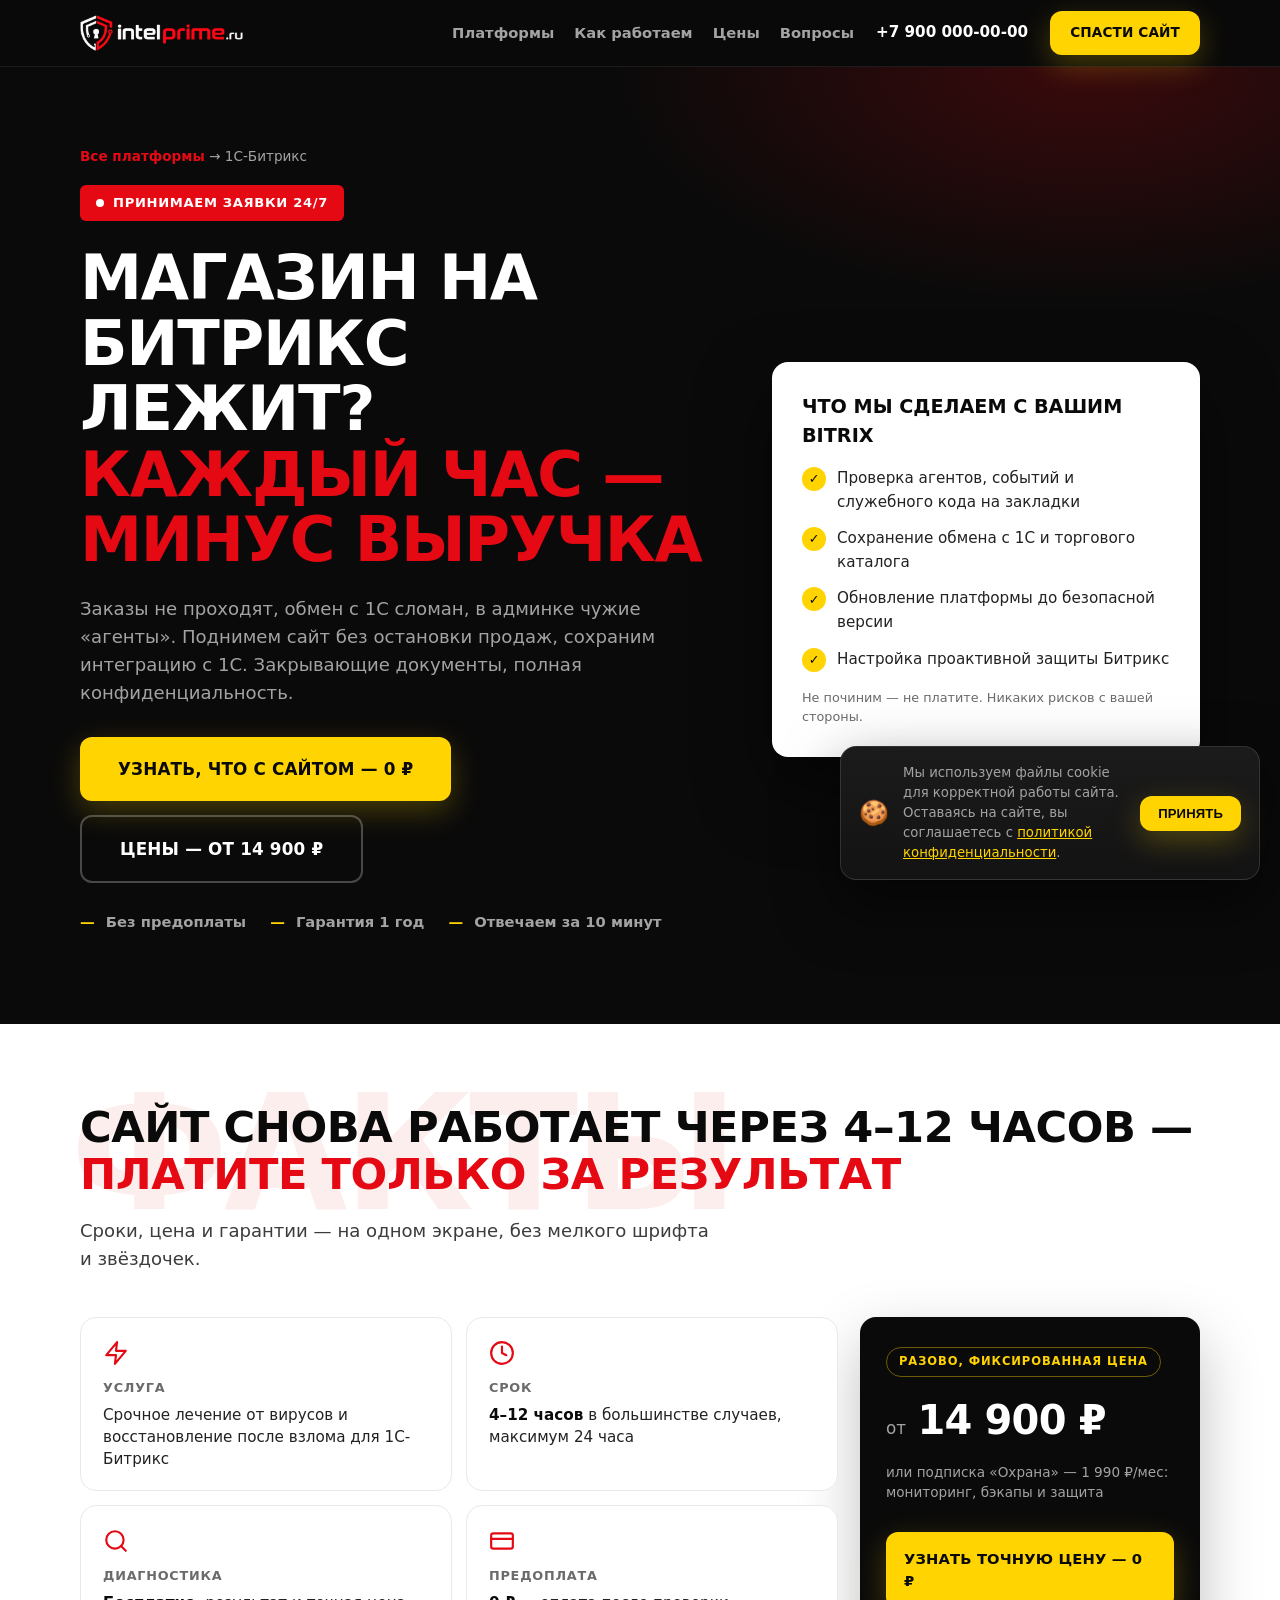
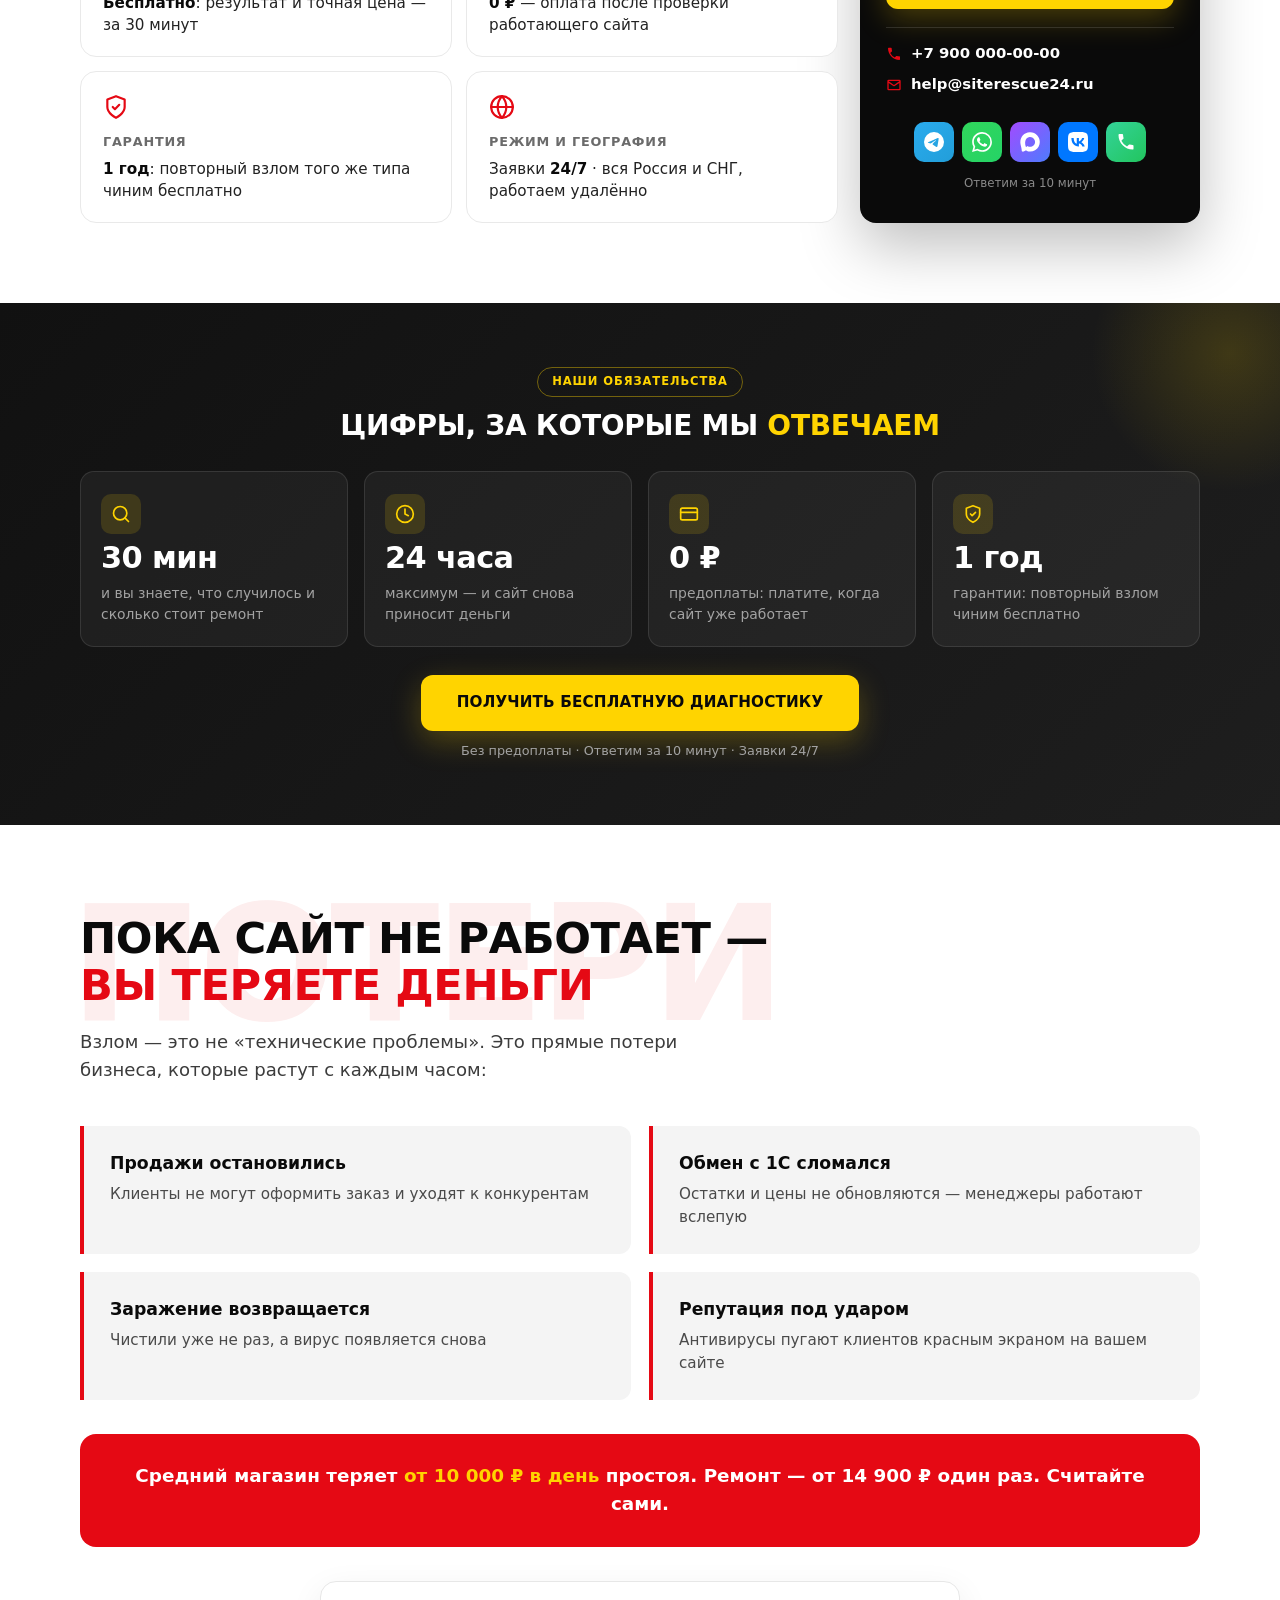
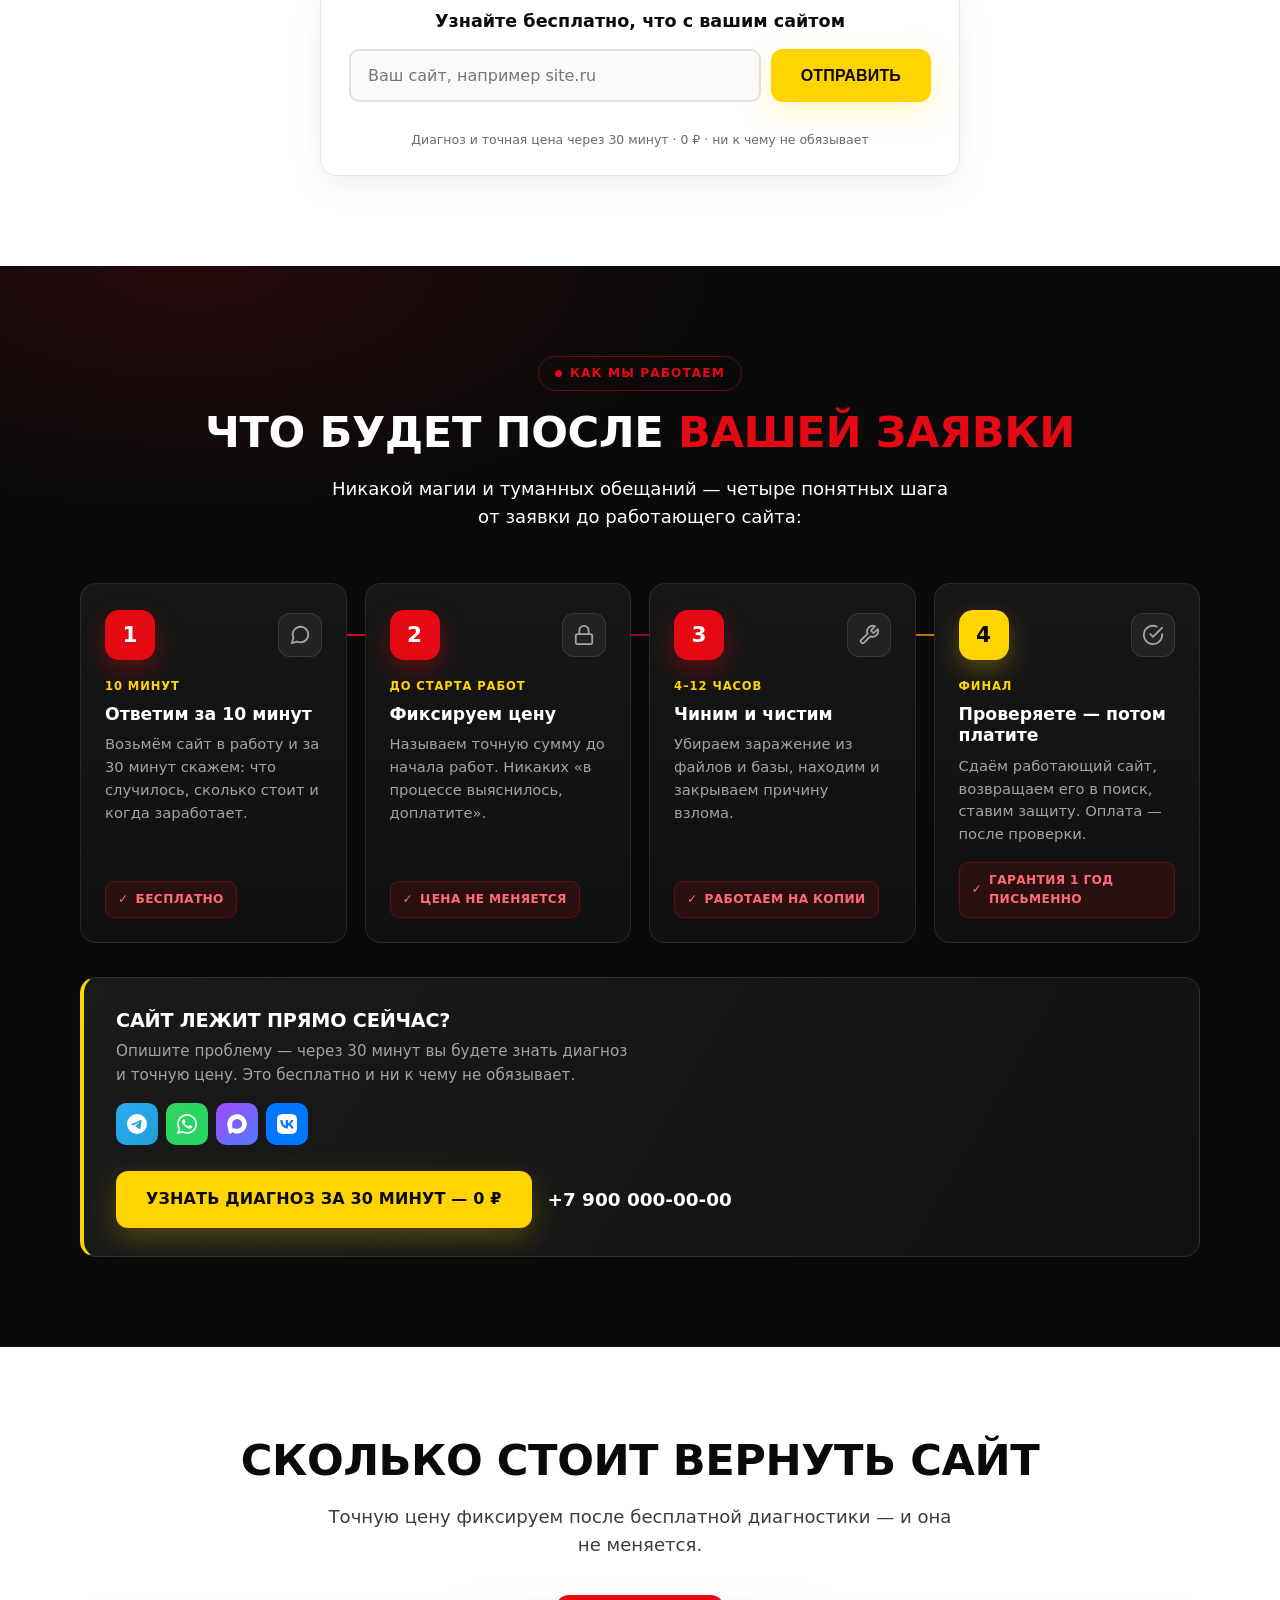
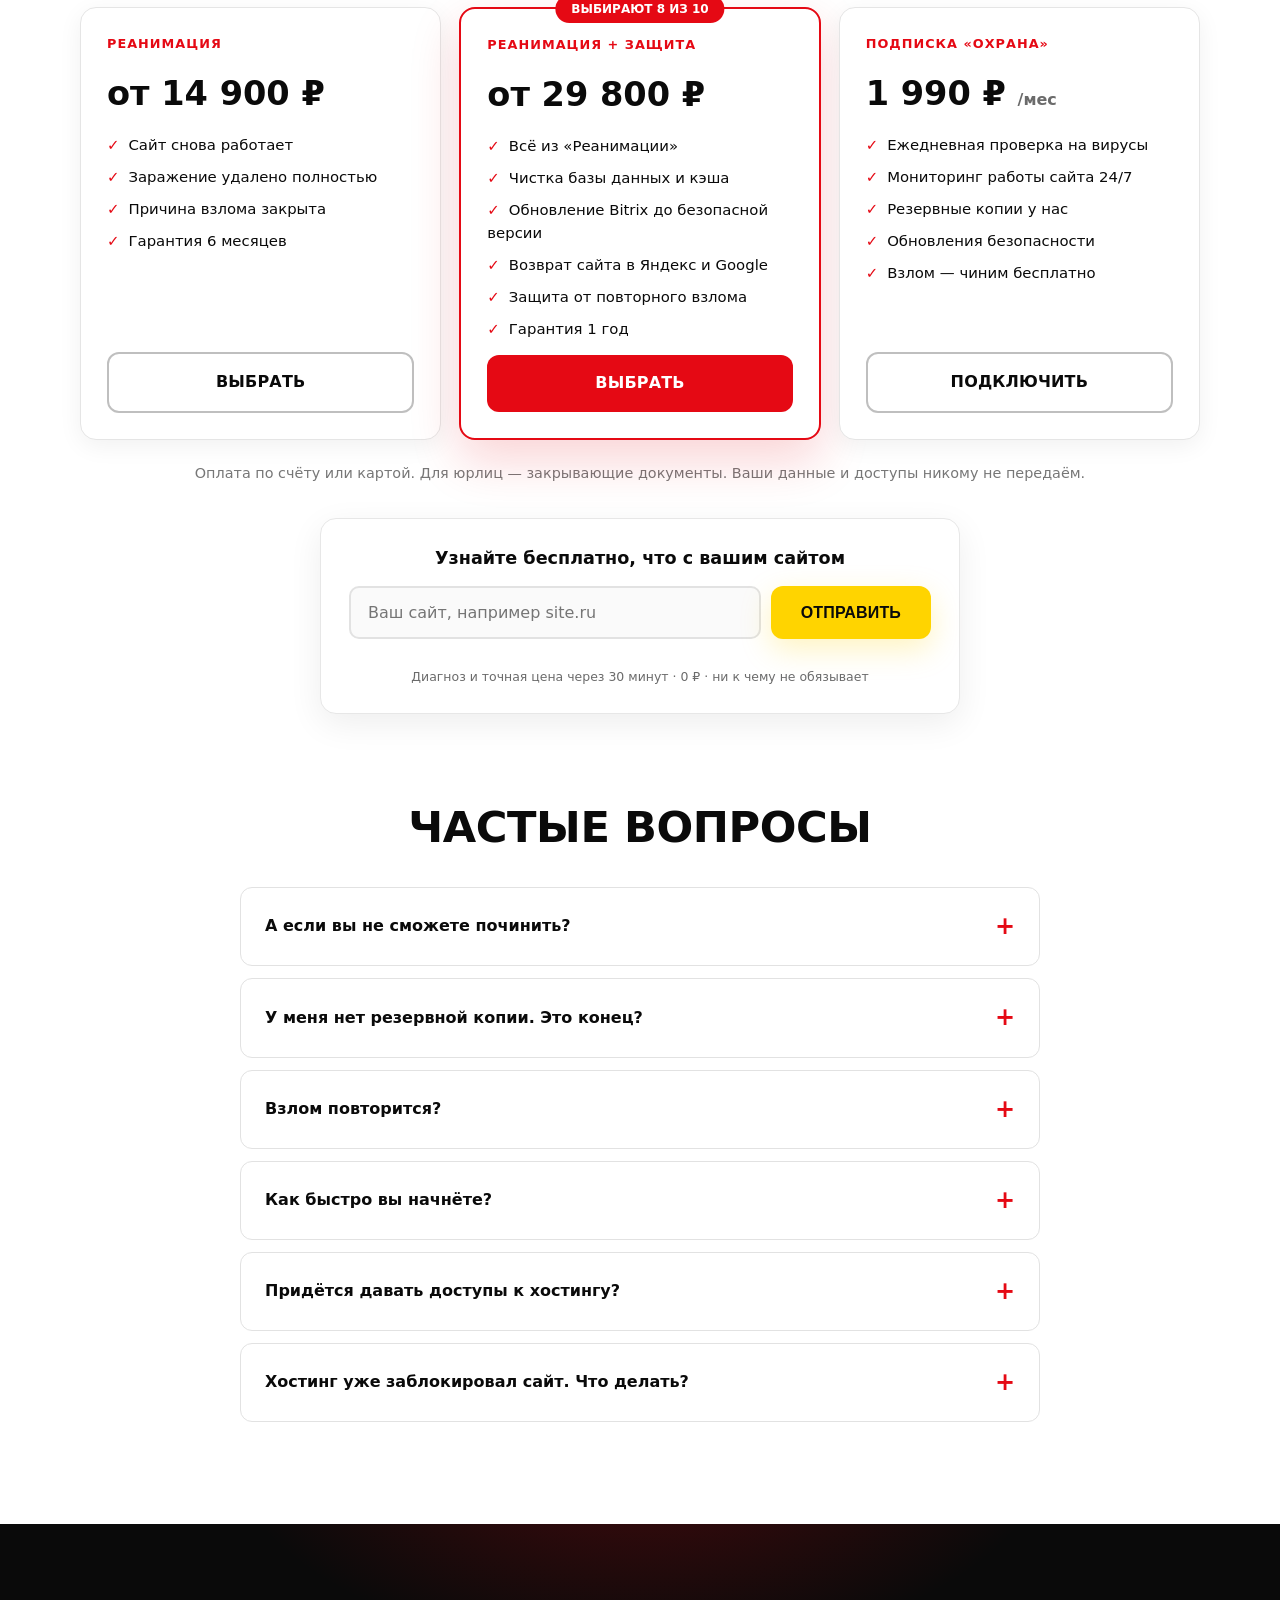
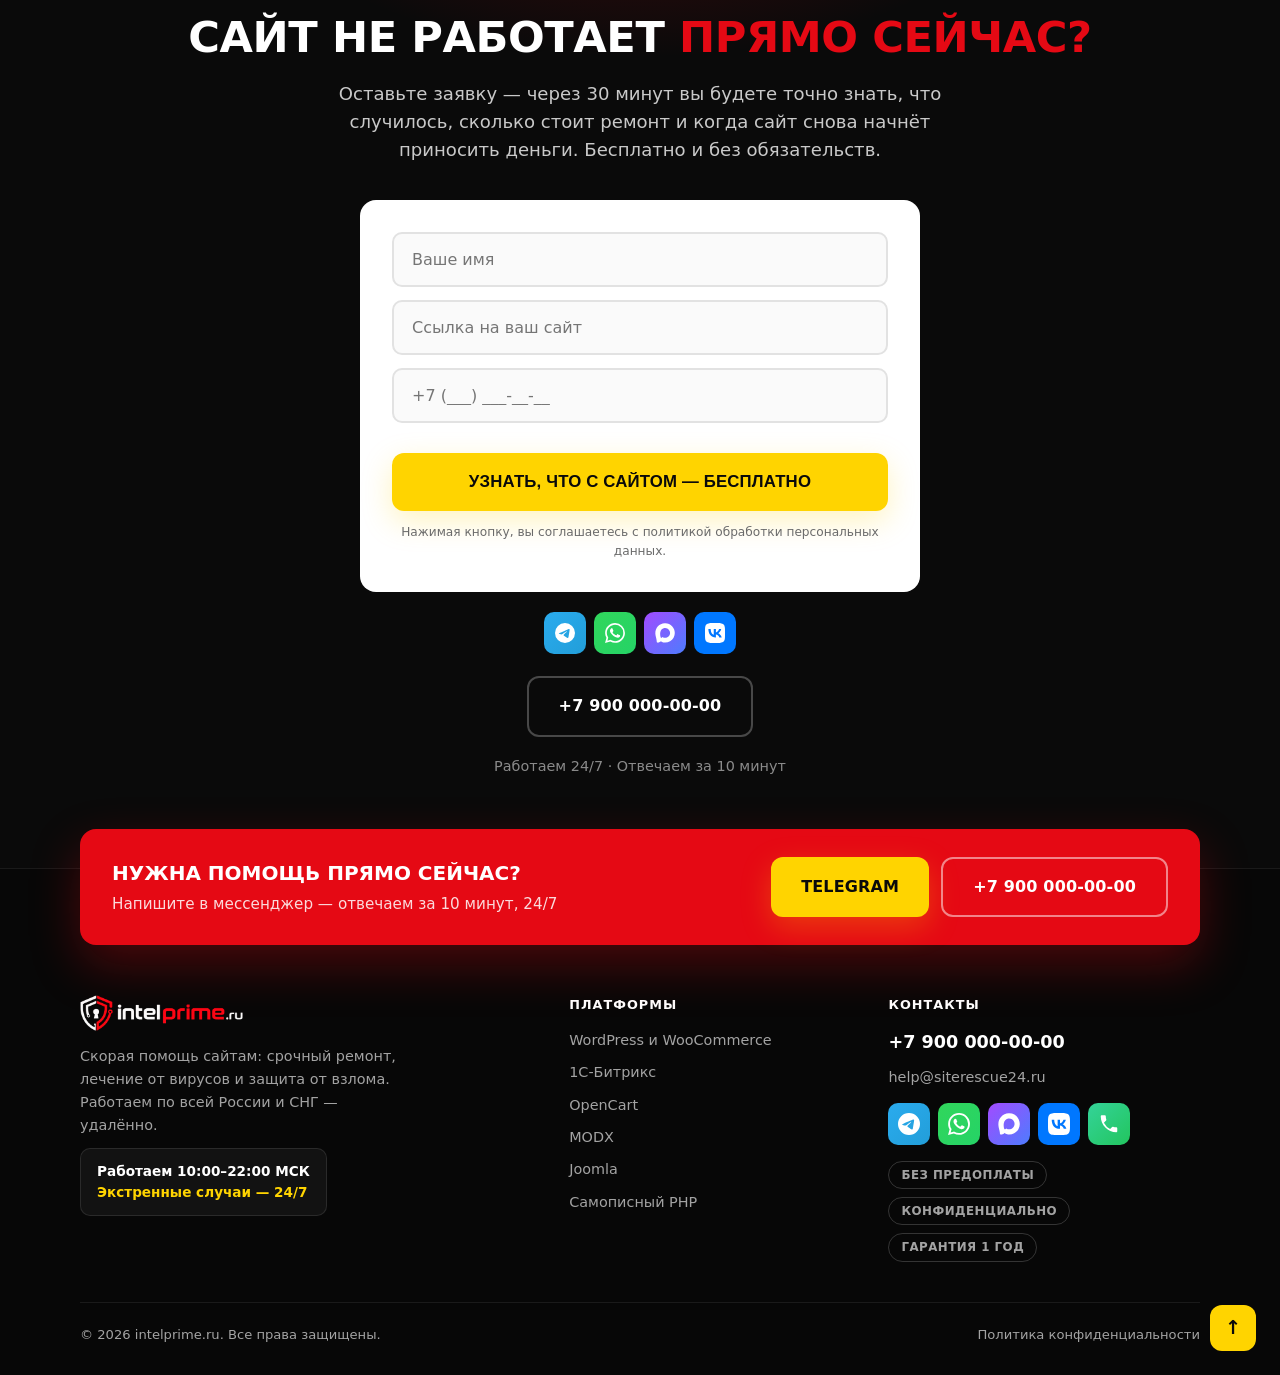
==== bitrix.html @ 668a66bd "Lead delivery via email/Telegram/VK; remove header phone icon on desktop; tweak proc CTA; clean cont" ====
<!DOCTYPE html>
<html lang="ru">
<head>
<meta charset="utf-8">
<meta name="viewport" content="width=device-width, initial-scale=1">
<meta http-equiv="Content-Security-Policy" content="default-src 'self'; script-src 'self'; style-src 'self' 'unsafe-inline' https://fonts.googleapis.com; img-src 'self' data:; font-src 'self' https://fonts.gstatic.com; connect-src 'self'; object-src 'none'; base-uri 'self'; form-action 'self'">
<meta name="referrer" content="strict-origin-when-cross-origin">
<title>Срочный ремонт и лечение сайта на 1С-Битрикс за 24 часа — без предоплаты | intelprime.ru</title>
<meta name="description" content="Сайт на 1С-Битрикс взломан или не работает? Удалим вирусы и вернём сайт за 24 часа. Цена от 14 900 ₽, без предоплаты, гарантия 1 год. Бесплатная диагностика за 30 минут, работаем 24/7 по всей России.">
<meta name="keywords" content="лечение сайта битрикс от вирусов, взломали сайт 1с-битрикс, вирус на битрикс, восстановление сайта битрикс">
<meta name="robots" content="index, follow">
<link rel="canonical" href="https://siterescue24.ru/bitrix.html">
<link rel="icon" type="image/png" href="assets/favicon.png">
<link rel="apple-touch-icon" href="assets/favicon.png">
<meta property="og:type" content="website">
<meta property="og:site_name" content="intelprime.ru">
<meta property="og:locale" content="ru_RU">
<meta property="og:title" content="Срочный ремонт и лечение сайта на 1С-Битрикс за 24 часа — без предоплаты | intelprime.ru">
<meta property="og:description" content="Сайт на 1С-Битрикс взломан или не работает? Удалим вирусы и вернём сайт за 24 часа. Цена от 14 900 ₽, без предоплаты, гарантия 1 год. Бесплатная диагностика за 30 минут, работаем 24/7 по всей России.">
<meta property="og:url" content="https://siterescue24.ru/bitrix.html">
<meta property="og:image" content="https://siterescue24.ru/assets/logo.png">
<meta name="twitter:card" content="summary">
<meta name="twitter:image" content="https://siterescue24.ru/assets/logo.png">
<meta name="twitter:title" content="Срочный ремонт и лечение сайта на 1С-Битрикс за 24 часа — без предоплаты | intelprime.ru">
<meta name="twitter:description" content="Сайт на 1С-Битрикс взломан или не работает? Удалим вирусы и вернём сайт за 24 часа. Цена от 14 900 ₽, без предоплаты, гарантия 1 год. Бесплатная диагностика за 30 минут, работаем 24/7 по всей России.">
<link rel="preconnect" href="https://fonts.googleapis.com">
<link href="https://fonts.googleapis.com/css2?family=Inter:wght@400;600;700;800;900&display=swap" rel="stylesheet">
<link rel="stylesheet" href="assets/style.css">
<script type="application/ld+json">{"@context": "https://schema.org", "@graph": [{"@type": "ProfessionalService", "@id": "https://siterescue24.ru/#org", "name": "intelprime.ru", "alternateName": "Скорая помощь сайтам intelprime.ru", "url": "https://siterescue24.ru/", "logo": "https://siterescue24.ru/assets/logo.png", "image": "https://siterescue24.ru/assets/logo.png", "telephone": "+79000000000", "email": "help@siterescue24.ru", "description": "Срочное лечение сайтов от вирусов и восстановление после взлома за 24 часа. Без предоплаты, гарантия 1 год.", "areaServed": {"@type": "Country", "name": "Россия"}, "availableLanguage": ["ru"], "priceRange": "6900-30000 RUB", "currenciesAccepted": "RUB", "openingHours": "Mo-Su 00:00-24:00", "sameAs": ["https://t.me/your_tg", "https://wa.me/79000000000", "https://max.ru/your_max", "https://vk.com/your_vk"], "knowsAbout": ["лечение сайта от вирусов", "восстановление сайта после взлома", "WordPress", "WooCommerce", "1С-Битрикс", "OpenCart", "MODX", "Joomla", "аудит безопасности PHP-сайтов"], "contactPoint": [{"@type": "ContactPoint", "telephone": "+79000000000", "email": "help@siterescue24.ru", "contactType": "customer support", "availableLanguage": ["ru"], "hoursAvailable": {"@type": "OpeningHoursSpecification", "dayOfWeek": ["Monday", "Tuesday", "Wednesday", "Thursday", "Friday", "Saturday", "Sunday"], "opens": "00:00", "closes": "23:59"}}], "hasOfferCatalog": {"@type": "OfferCatalog", "name": "Ремонт и защита сайтов", "itemListElement": [{"@type": "Offer", "itemOffered": {"@type": "Service", "name": "Лечение и восстановление сайта на WordPress и WooCommerce"}, "price": "6900", "priceCurrency": "RUB", "url": "https://siterescue24.ru/wordpress.html"}, {"@type": "Offer", "itemOffered": {"@type": "Service", "name": "Лечение и восстановление сайта на 1С-Битрикс"}, "price": "14900", "priceCurrency": "RUB", "url": "https://siterescue24.ru/bitrix.html"}, {"@type": "Offer", "itemOffered": {"@type": "Service", "name": "Лечение и восстановление сайта на OpenCart"}, "price": "9900", "priceCurrency": "RUB", "url": "https://siterescue24.ru/opencart.html"}, {"@type": "Offer", "itemOffered": {"@type": "Service", "name": "Лечение и восстановление сайта на MODX"}, "price": "9900", "priceCurrency": "RUB", "url": "https://siterescue24.ru/modx.html"}, {"@type": "Offer", "itemOffered": {"@type": "Service", "name": "Лечение и восстановление сайта на Joomla"}, "price": "7900", "priceCurrency": "RUB", "url": "https://siterescue24.ru/joomla.html"}, {"@type": "Offer", "itemOffered": {"@type": "Service", "name": "Лечение и восстановление сайта на Самописные PHP-проекты"}, "price": "12900", "priceCurrency": "RUB", "url": "https://siterescue24.ru/php.html"}]}}, {"@type": "WebSite", "@id": "https://siterescue24.ru/#website", "url": "https://siterescue24.ru/", "name": "intelprime.ru", "inLanguage": "ru-RU", "publisher": {"@id": "https://siterescue24.ru/#org"}}, {"@type": "WebPage", "@id": "https://siterescue24.ru/bitrix.html#webpage", "url": "https://siterescue24.ru/bitrix.html", "name": "Срочный ремонт и лечение сайта на 1С-Битрикс за 24 часа — без предоплаты | intelprime.ru", "description": "Сайт на 1С-Битрикс взломан или не работает? Удалим вирусы и вернём сайт за 24 часа. Цена от 14 900 ₽, без предоплаты, гарантия 1 год. Бесплатная диагностика за 30 минут, работаем 24/7 по всей России.", "inLanguage": "ru-RU", "isPartOf": {"@id": "https://siterescue24.ru/#website"}, "about": {"@id": "https://siterescue24.ru/#org"}, "dateModified": "2026-08-24", "speakable": {"@type": "SpeakableSpecification", "cssSelector": ["h1", ".facts"]}}, {"@type": "Service", "name": "Лечение и восстановление сайта на 1С-Битрикс", "provider": {"@type": "ProfessionalService", "name": "intelprime.ru", "url": "https://siterescue24.ru/"}, "areaServed": "RU", "offers": {"@type": "Offer", "price": "14900", "priceCurrency": "RUB"}}, {"@type": "BreadcrumbList", "itemListElement": [{"@type": "ListItem", "position": 1, "name": "Главная", "item": "https://siterescue24.ru/"}, {"@type": "ListItem", "position": 2, "name": "1С-Битрикс", "item": "https://siterescue24.ru/bitrix.html"}]}, {"@type": "FAQPage", "mainEntity": [{"@type": "Question", "name": "А если вы не сможете починить?", "acceptedAnswer": {"@type": "Answer", "text": "Тогда вы не платите ничего. Предоплаты нет: сначала бесплатная диагностика и точная цена, оплата — после того, как вы проверили работающий сайт."}}, {"@type": "Question", "name": "У меня нет резервной копии. Это конец?", "acceptedAnswer": {"@type": "Answer", "text": "Нет. Восстанавливаем и без бэкапа: пересобираем сайт из чистых дистрибутивов и переносим ваш контент и базу."}}, {"@type": "Question", "name": "Взлом повторится?", "acceptedAnswer": {"@type": "Answer", "text": "Мы закрываем причину взлома, а не только следы. Если в течение года сайт взломают тем же способом — чиним бесплатно."}}, {"@type": "Question", "name": "Как быстро вы начнёте?", "acceptedAnswer": {"@type": "Answer", "text": "Отвечаем в течение 10 минут, работаем 24/7. Большинство сайтов возвращаем к жизни за 4–12 часов, максимум — сутки."}}]}]}</script>
</head>
<body>
<header>
  <div class="container nav">
    <a class="logo" href="index.html"><img src="assets/logo.png" alt="IntelPrime — защита от взлома сайтов"></a>
    <nav class="nav-links">
      <a href="index.html#cms">Платформы</a>
      <a href="bitrix.html#process">Как работаем</a>
      <a href="bitrix.html#pricing">Цены</a>
      <a href="bitrix.html#faq">Вопросы</a>
    </nav>
    <div class="socials nav-socials">
      <a class="soc-tg" href="https://t.me/your_tg" aria-label="Telegram" title="Telegram"><svg class="icn" aria-hidden="true" role="img" viewBox="0 0 24 24" xmlns="http://www.w3.org/2000/svg"><title>Telegram</title><path d="M11.944 0A12 12 0 0 0 0 12a12 12 0 0 0 12 12 12 12 0 0 0 12-12A12 12 0 0 0 12 0a12 12 0 0 0-.056 0zm4.962 7.224c.1-.002.321.023.465.14a.506.506 0 0 1 .171.325c.016.093.036.306.02.472-.18 1.898-.962 6.502-1.36 8.627-.168.9-.499 1.201-.82 1.23-.696.065-1.225-.46-1.9-.902-1.056-.693-1.653-1.124-2.678-1.8-1.185-.78-.417-1.21.258-1.91.177-.184 3.247-2.977 3.307-3.23.007-.032.014-.15-.056-.212s-.174-.041-.249-.024c-.106.024-1.793 1.14-5.061 3.345-.48.33-.913.49-1.302.48-.428-.008-1.252-.241-1.865-.44-.752-.245-1.349-.374-1.297-.789.027-.216.325-.437.893-.663 3.498-1.524 5.83-2.529 6.998-3.014 3.332-1.386 4.025-1.627 4.476-1.635z"/></svg></a>
      <a class="soc-wa" href="https://wa.me/79000000000" aria-label="WhatsApp" title="WhatsApp"><svg class="icn" aria-hidden="true" role="img" viewBox="0 0 24 24" xmlns="http://www.w3.org/2000/svg"><title>WhatsApp</title><path d="M17.472 14.382c-.297-.149-1.758-.867-2.03-.967-.273-.099-.471-.148-.67.15-.197.297-.767.966-.94 1.164-.173.199-.347.223-.644.075-.297-.15-1.255-.463-2.39-1.475-.883-.788-1.48-1.761-1.653-2.059-.173-.297-.018-.458.13-.606.134-.133.298-.347.446-.52.149-.174.198-.298.298-.497.099-.198.05-.371-.025-.52-.075-.149-.669-1.612-.916-2.207-.242-.579-.487-.5-.669-.51-.173-.008-.371-.01-.57-.01-.198 0-.52.074-.792.372-.272.297-1.04 1.016-1.04 2.479 0 1.462 1.065 2.875 1.213 3.074.149.198 2.096 3.2 5.077 4.487.709.306 1.262.489 1.694.625.712.227 1.36.195 1.871.118.571-.085 1.758-.719 2.006-1.413.248-.694.248-1.289.173-1.413-.074-.124-.272-.198-.57-.347m-5.421 7.403h-.004a9.87 9.87 0 01-5.031-1.378l-.361-.214-3.741.982.998-3.648-.235-.374a9.86 9.86 0 01-1.51-5.26c.001-5.45 4.436-9.884 9.888-9.884 2.64 0 5.122 1.03 6.988 2.898a9.825 9.825 0 012.893 6.994c-.003 5.45-4.437 9.884-9.885 9.884m8.413-18.297A11.815 11.815 0 0012.05 0C5.495 0 .16 5.335.157 11.892c0 2.096.547 4.142 1.588 5.945L.057 24l6.305-1.654a11.882 11.882 0 005.683 1.448h.005c6.554 0 11.89-5.335 11.893-11.893a11.821 11.821 0 00-3.48-8.413Z"/></svg></a>
      <a class="soc-max" href="https://max.ru/your_max" aria-label="MAX" title="MAX"><svg class="icn" aria-hidden="true" role="img" viewBox="0 0 720 720" xmlns="http://www.w3.org/2000/svg"><title>MAX</title><path d="M350.4,9.6C141.8,20.5,4.1,184.1,12.8,390.4c3.8,90.3,40.1,168,48.7,253.7,2.2,22.2-4.2,49.6,21.4,59.3,31.5,11.9,79.8-8.1,106.2-26.4,9-6.1,17.6-13.2,24.2-22,27.3,18.1,53.2,35.6,85.7,43.4,143.1,34.3,299.9-44.2,369.6-170.3C799.6,291.2,622.5-4.6,350.4,9.6h0ZM269.4,504c-11.3,8.8-22.2,20.8-34.7,27.7-18.1,9.7-23.7-.4-30.5-16.4-21.4-50.9-24-137.6-11.5-190.9,16.8-72.5,72.9-136.3,150-143.1,78-6.9,150.4,32.7,183.1,104.2,72.4,159.1-112.9,316.2-256.4,218.6h0Z"/></svg></a>
      <a class="soc-vk" href="https://vk.com/your_vk" aria-label="ВКонтакте" title="ВКонтакте"><svg class="icn" aria-hidden="true" role="img" viewBox="0 0 24 24" xmlns="http://www.w3.org/2000/svg"><title>VK</title><path d="m9.489.004.729-.003h3.564l.73.003.914.01.433.007.418.011.403.014.388.016.374.021.36.025.345.03.333.033c1.74.196 2.933.616 3.833 1.516.9.9 1.32 2.092 1.516 3.833l.034.333.029.346.025.36.02.373.025.588.012.41.013.644.009.915.004.98-.001 3.313-.003.73-.01.914-.007.433-.011.418-.014.403-.016.388-.021.374-.025.36-.03.345-.033.333c-.196 1.74-.616 2.933-1.516 3.833-.9.9-2.092 1.32-3.833 1.516l-.333.034-.346.029-.36.025-.373.02-.588.025-.41.012-.644.013-.915.009-.98.004-3.313-.001-.73-.003-.914-.01-.433-.007-.418-.011-.403-.014-.388-.016-.374-.021-.36-.025-.345-.03-.333-.033c-1.74-.196-2.933-.616-3.833-1.516-.9-.9-1.32-2.092-1.516-3.833l-.034-.333-.029-.346-.025-.36-.02-.373-.025-.588-.012-.41-.013-.644-.009-.915-.004-.98.001-3.313.003-.73.01-.914.007-.433.011-.418.014-.403.016-.388.021-.374.025-.36.03-.345.033-.333c.196-1.74.616-2.933 1.516-3.833.9-.9 2.092-1.32 3.833-1.516l.333-.034.346-.029.36-.025.373-.02.588-.025.41-.012.644-.013.915-.009ZM6.79 7.3H4.05c.13 6.24 3.25 9.99 8.72 9.99h.31v-3.57c2.01.2 3.53 1.67 4.14 3.57h2.84c-.78-2.84-2.83-4.41-4.11-5.01 1.28-.74 3.08-2.54 3.51-4.98h-2.58c-.56 1.98-2.22 3.78-3.8 3.95V7.3H10.5v6.92c-1.6-.4-3.62-2.34-3.71-6.92Z"/></svg></a>
    </div>
    <a class="nav-phone" href="tel:+79000000000">+7 900 000-00-00</a>
    <a class="nav-phone-icon soc-ph" href="tel:+79000000000" aria-label="Позвонить"><svg class="icn" aria-hidden="true" role="img" viewBox="0 0 24 24" xmlns="http://www.w3.org/2000/svg"><title>Телефон</title><path d="M6.62 10.79a15.05 15.05 0 0 0 6.59 6.59l2.2-2.2a1 1 0 0 1 1.02-.24c1.12.37 2.33.57 3.57.57a1 1 0 0 1 1 1V20a1 1 0 0 1-1 1C10.85 21 3 13.15 3 3.5a1 1 0 0 1 1-1H7.5a1 1 0 0 1 1 1c0 1.24.2 2.45.57 3.57a1 1 0 0 1-.25 1.02l-2.2 2.2z"/></svg></a>
    <a class="btn btn-cta nav-cta" href="bitrix.html#contact">Спасти сайт</a>
    <button class="burger" id="burger" aria-label="Открыть меню" aria-expanded="false"><span></span><span></span><span></span></button>
  </div>
</header>
<div class="mm-overlay" id="mm-overlay"></div>
<div class="mobile-menu" id="mobile-menu" aria-hidden="true">
    <div class="mm-head">
      <a class="logo" href="index.html"><img src="assets/logo.png" alt="IntelPrime — защита от взлома сайтов"></a>
      <button class="mm-close" id="mm-close" aria-label="Закрыть меню">✕</button>
    </div>
    <nav>
      <a href="index.html#cms">Платформы</a>
      <a href="bitrix.html#process">Как работаем</a>
      <a href="bitrix.html#pricing">Цены</a>
      <a href="bitrix.html#faq">Вопросы</a>
      <a href="bitrix.html#contact" class="mm-cta">Спасти сайт — 0 ₽</a>
    </nav>
    <a class="mm-phone" href="tel:+79000000000"><svg class="icn" aria-hidden="true" role="img" viewBox="0 0 24 24" xmlns="http://www.w3.org/2000/svg"><title>Телефон</title><path d="M6.62 10.79a15.05 15.05 0 0 0 6.59 6.59l2.2-2.2a1 1 0 0 1 1.02-.24c1.12.37 2.33.57 3.57.57a1 1 0 0 1 1 1V20a1 1 0 0 1-1 1C10.85 21 3 13.15 3 3.5a1 1 0 0 1 1-1H7.5a1 1 0 0 1 1 1c0 1.24.2 2.45.57 3.57a1 1 0 0 1-.25 1.02l-2.2 2.2z"/></svg>+7 900 000-00-00</a>
    <div class="socials mm-socials">
      <a class="soc-tg" href="https://t.me/your_tg" aria-label="Telegram" title="Telegram"><svg class="icn" aria-hidden="true" role="img" viewBox="0 0 24 24" xmlns="http://www.w3.org/2000/svg"><title>Telegram</title><path d="M11.944 0A12 12 0 0 0 0 12a12 12 0 0 0 12 12 12 12 0 0 0 12-12A12 12 0 0 0 12 0a12 12 0 0 0-.056 0zm4.962 7.224c.1-.002.321.023.465.14a.506.506 0 0 1 .171.325c.016.093.036.306.02.472-.18 1.898-.962 6.502-1.36 8.627-.168.9-.499 1.201-.82 1.23-.696.065-1.225-.46-1.9-.902-1.056-.693-1.653-1.124-2.678-1.8-1.185-.78-.417-1.21.258-1.91.177-.184 3.247-2.977 3.307-3.23.007-.032.014-.15-.056-.212s-.174-.041-.249-.024c-.106.024-1.793 1.14-5.061 3.345-.48.33-.913.49-1.302.48-.428-.008-1.252-.241-1.865-.44-.752-.245-1.349-.374-1.297-.789.027-.216.325-.437.893-.663 3.498-1.524 5.83-2.529 6.998-3.014 3.332-1.386 4.025-1.627 4.476-1.635z"/></svg></a>
      <a class="soc-wa" href="https://wa.me/79000000000" aria-label="WhatsApp" title="WhatsApp"><svg class="icn" aria-hidden="true" role="img" viewBox="0 0 24 24" xmlns="http://www.w3.org/2000/svg"><title>WhatsApp</title><path d="M17.472 14.382c-.297-.149-1.758-.867-2.03-.967-.273-.099-.471-.148-.67.15-.197.297-.767.966-.94 1.164-.173.199-.347.223-.644.075-.297-.15-1.255-.463-2.39-1.475-.883-.788-1.48-1.761-1.653-2.059-.173-.297-.018-.458.13-.606.134-.133.298-.347.446-.52.149-.174.198-.298.298-.497.099-.198.05-.371-.025-.52-.075-.149-.669-1.612-.916-2.207-.242-.579-.487-.5-.669-.51-.173-.008-.371-.01-.57-.01-.198 0-.52.074-.792.372-.272.297-1.04 1.016-1.04 2.479 0 1.462 1.065 2.875 1.213 3.074.149.198 2.096 3.2 5.077 4.487.709.306 1.262.489 1.694.625.712.227 1.36.195 1.871.118.571-.085 1.758-.719 2.006-1.413.248-.694.248-1.289.173-1.413-.074-.124-.272-.198-.57-.347m-5.421 7.403h-.004a9.87 9.87 0 01-5.031-1.378l-.361-.214-3.741.982.998-3.648-.235-.374a9.86 9.86 0 01-1.51-5.26c.001-5.45 4.436-9.884 9.888-9.884 2.64 0 5.122 1.03 6.988 2.898a9.825 9.825 0 012.893 6.994c-.003 5.45-4.437 9.884-9.885 9.884m8.413-18.297A11.815 11.815 0 0012.05 0C5.495 0 .16 5.335.157 11.892c0 2.096.547 4.142 1.588 5.945L.057 24l6.305-1.654a11.882 11.882 0 005.683 1.448h.005c6.554 0 11.89-5.335 11.893-11.893a11.821 11.821 0 00-3.48-8.413Z"/></svg></a>
      <a class="soc-max" href="https://max.ru/your_max" aria-label="MAX" title="MAX"><svg class="icn" aria-hidden="true" role="img" viewBox="0 0 720 720" xmlns="http://www.w3.org/2000/svg"><title>MAX</title><path d="M350.4,9.6C141.8,20.5,4.1,184.1,12.8,390.4c3.8,90.3,40.1,168,48.7,253.7,2.2,22.2-4.2,49.6,21.4,59.3,31.5,11.9,79.8-8.1,106.2-26.4,9-6.1,17.6-13.2,24.2-22,27.3,18.1,53.2,35.6,85.7,43.4,143.1,34.3,299.9-44.2,369.6-170.3C799.6,291.2,622.5-4.6,350.4,9.6h0ZM269.4,504c-11.3,8.8-22.2,20.8-34.7,27.7-18.1,9.7-23.7-.4-30.5-16.4-21.4-50.9-24-137.6-11.5-190.9,16.8-72.5,72.9-136.3,150-143.1,78-6.9,150.4,32.7,183.1,104.2,72.4,159.1-112.9,316.2-256.4,218.6h0Z"/></svg></a>
      <a class="soc-vk" href="https://vk.com/your_vk" aria-label="ВКонтакте" title="ВКонтакте"><svg class="icn" aria-hidden="true" role="img" viewBox="0 0 24 24" xmlns="http://www.w3.org/2000/svg"><title>VK</title><path d="m9.489.004.729-.003h3.564l.73.003.914.01.433.007.418.011.403.014.388.016.374.021.36.025.345.03.333.033c1.74.196 2.933.616 3.833 1.516.9.9 1.32 2.092 1.516 3.833l.034.333.029.346.025.36.02.373.025.588.012.41.013.644.009.915.004.98-.001 3.313-.003.73-.01.914-.007.433-.011.418-.014.403-.016.388-.021.374-.025.36-.03.345-.033.333c-.196 1.74-.616 2.933-1.516 3.833-.9.9-2.092 1.32-3.833 1.516l-.333.034-.346.029-.36.025-.373.02-.588.025-.41.012-.644.013-.915.009-.98.004-3.313-.001-.73-.003-.914-.01-.433-.007-.418-.011-.403-.014-.388-.016-.374-.021-.36-.025-.345-.03-.333-.033c-1.74-.196-2.933-.616-3.833-1.516-.9-.9-1.32-2.092-1.516-3.833l-.034-.333-.029-.346-.025-.36-.02-.373-.025-.588-.012-.41-.013-.644-.009-.915-.004-.98.001-3.313.003-.73.01-.914.007-.433.011-.418.014-.403.016-.388.021-.374.025-.36.03-.345.033-.333c.196-1.74.616-2.933 1.516-3.833.9-.9 2.092-1.32 3.833-1.516l.333-.034.346-.029.36-.025.373-.02.588-.025.41-.012.644-.013.915-.009ZM6.79 7.3H4.05c.13 6.24 3.25 9.99 8.72 9.99h.31v-3.57c2.01.2 3.53 1.67 4.14 3.57h2.84c-.78-2.84-2.83-4.41-4.11-5.01 1.28-.74 3.08-2.54 3.51-4.98h-2.58c-.56 1.98-2.22 3.78-3.8 3.95V7.3H10.5v6.92c-1.6-.4-3.62-2.34-3.71-6.92Z"/></svg></a>
      <a class="soc-ph" href="tel:+79000000000" aria-label="Позвонить" title="Позвонить"><svg class="icn" aria-hidden="true" role="img" viewBox="0 0 24 24" xmlns="http://www.w3.org/2000/svg"><title>Телефон</title><path d="M6.62 10.79a15.05 15.05 0 0 0 6.59 6.59l2.2-2.2a1 1 0 0 1 1.02-.24c1.12.37 2.33.57 3.57.57a1 1 0 0 1 1 1V20a1 1 0 0 1-1 1C10.85 21 3 13.15 3 3.5a1 1 0 0 1 1-1H7.5a1 1 0 0 1 1 1c0 1.24.2 2.45.57 3.57a1 1 0 0 1-.25 1.02l-2.2 2.2z"/></svg></a>
    </div>
</div>

<section class="hero">
  <div class="container">
    <div class="crumbs"><a href="index.html">Все платформы</a> → 1С-Битрикс</div>
    <div class="hero-grid">
      <div>
        <div class="badge"><span class="pulse"></span>Принимаем заявки 24/7</div>
        <h1>Магазин на Битрикс лежит?<br><em>Каждый час — минус выручка</em></h1>
        <p class="lead">Заказы не проходят, обмен с 1С сломан, в админке чужие «агенты». Поднимем сайт без остановки продаж, сохраним интеграцию с 1С. Закрывающие документы, полная конфиденциальность.</p>
        <div class="hero-ctas">
          <a class="btn btn-cta btn-lg" href="#contact">Узнать, что с сайтом — 0 ₽</a>
          <a class="btn btn-outline btn-lg" href="#pricing">Цены — от 14 900 ₽</a>
        </div>
        <div class="hero-points">
          <span><b>—</b> Без предоплаты</span>
          <span><b>—</b> Гарантия 1 год</span>
          <span><b>—</b> Отвечаем за 10 минут</span>
        </div>
      </div>
      <div class="promise reveal visible">
        <h3>Что мы сделаем с вашим Bitrix</h3>
        <ul><li><span class="ic">✓</span>Проверка агентов, событий и служебного кода на закладки</li><li><span class="ic">✓</span>Сохранение обмена с 1С и торгового каталога</li><li><span class="ic">✓</span>Обновление платформы до безопасной версии</li><li><span class="ic">✓</span>Настройка проактивной защиты Битрикс</li></ul>
        <p class="fine">Не починим — не платите. Никаких рисков с вашей стороны.</p>
      </div>
    </div>
  </div>
</section>

<section class="light facts-sec" id="short">
  <div class="container">
    <div class="wm" data-wm="Факты"><h2>Сайт снова работает через 4–12 часов —<br><span class="red">платите только за результат</span></h2>
    <p class="lead">Сроки, цена и гарантии — на одном экране, без мелкого шрифта и звёздочек.</p></div>
    <div class="facts-wrap">
      <dl class="facts"><div class="fact reveal"><svg class="fact-ic" aria-hidden="true" viewBox="0 0 24 24" fill="none" stroke="currentColor" stroke-width="2" stroke-linecap="round" stroke-linejoin="round"><polygon points="13 2 3 14 12 14 11 22 21 10 12 10 13 2"/></svg><dt>Услуга</dt><dd>Срочное лечение от вирусов и восстановление после взлома для 1С-Битрикс</dd></div><div class="fact reveal"><svg class="fact-ic" aria-hidden="true" viewBox="0 0 24 24" fill="none" stroke="currentColor" stroke-width="2" stroke-linecap="round" stroke-linejoin="round"><circle cx="12" cy="12" r="10"/><polyline points="12 6 12 12 16 14"/></svg><dt>Срок</dt><dd><b>4–12 часов</b> в большинстве случаев, максимум 24 часа</dd></div><div class="fact reveal"><svg class="fact-ic" aria-hidden="true" viewBox="0 0 24 24" fill="none" stroke="currentColor" stroke-width="2" stroke-linecap="round" stroke-linejoin="round"><circle cx="11" cy="11" r="8"/><line x1="21" y1="21" x2="16.65" y2="16.65"/></svg><dt>Диагностика</dt><dd><b>Бесплатно</b>: результат и точная цена — за 30 минут</dd></div><div class="fact reveal"><svg class="fact-ic" aria-hidden="true" viewBox="0 0 24 24" fill="none" stroke="currentColor" stroke-width="2" stroke-linecap="round" stroke-linejoin="round"><rect x="2" y="5" width="20" height="14" rx="2"/><line x1="2" y1="10" x2="22" y2="10"/></svg><dt>Предоплата</dt><dd><b>0 ₽</b> — оплата после проверки работающего сайта</dd></div><div class="fact reveal"><svg class="fact-ic" aria-hidden="true" viewBox="0 0 24 24" fill="none" stroke="currentColor" stroke-width="2" stroke-linecap="round" stroke-linejoin="round"><path d="M12 22s8-4 8-10V5l-8-3-8 3v7c0 6 8 10 8 10z"/><polyline points="9 12 11 14 15 10"/></svg><dt>Гарантия</dt><dd><b>1 год</b>: повторный взлом того же типа чиним бесплатно</dd></div><div class="fact reveal"><svg class="fact-ic" aria-hidden="true" viewBox="0 0 24 24" fill="none" stroke="currentColor" stroke-width="2" stroke-linecap="round" stroke-linejoin="round"><circle cx="12" cy="12" r="10"/><line x1="2" y1="12" x2="22" y2="12"/><path d="M12 2a15.3 15.3 0 0 1 4 10 15.3 15.3 0 0 1-4 10 15.3 15.3 0 0 1-4-10 15.3 15.3 0 0 1 4-10z"/></svg><dt>Режим и география</dt><dd>Заявки <b>24/7</b> · вся Россия и СНГ, работаем удалённо</dd></div></dl>
      <aside class="facts-cta reveal">
        <span class="facts-cta-tag">Разово, фиксированная цена</span>
        <div class="facts-price">от <b>14 900 ₽</b></div>
        <p class="facts-price-note">или подписка «Охрана» — 1 990 ₽/мес: мониторинг, бэкапы и защита</p>
        <a class="btn btn-cta facts-btn" href="index.html#cms">Узнать точную цену — 0 ₽</a>
        <div class="facts-contacts">
          <a href="tel:+79000000000"><svg class="icn" aria-hidden="true" role="img" viewBox="0 0 24 24" xmlns="http://www.w3.org/2000/svg"><title>Телефон</title><path d="M6.62 10.79a15.05 15.05 0 0 0 6.59 6.59l2.2-2.2a1 1 0 0 1 1.02-.24c1.12.37 2.33.57 3.57.57a1 1 0 0 1 1 1V20a1 1 0 0 1-1 1C10.85 21 3 13.15 3 3.5a1 1 0 0 1 1-1H7.5a1 1 0 0 1 1 1c0 1.24.2 2.45.57 3.57a1 1 0 0 1-.25 1.02l-2.2 2.2z"/></svg>+7 900 000-00-00</a>
          <a href="mailto:help@siterescue24.ru"><svg class="icn" aria-hidden="true" role="img" viewBox="0 0 24 24" xmlns="http://www.w3.org/2000/svg"><title>Email</title><path d="M20 4H4a2 2 0 0 0-2 2v12a2 2 0 0 0 2 2h16a2 2 0 0 0 2-2V6a2 2 0 0 0-2-2zm0 2v.51l-8 5.33-8-5.33V6h16zM4 18V8.92l7.45 4.96a1 1 0 0 0 1.1 0L20 8.92V18H4z"/></svg>help@siterescue24.ru</a>
        </div>
        <div class="socials facts-socials">
      <a class="soc-tg" href="https://t.me/your_tg" aria-label="Telegram" title="Telegram"><svg class="icn" aria-hidden="true" role="img" viewBox="0 0 24 24" xmlns="http://www.w3.org/2000/svg"><title>Telegram</title><path d="M11.944 0A12 12 0 0 0 0 12a12 12 0 0 0 12 12 12 12 0 0 0 12-12A12 12 0 0 0 12 0a12 12 0 0 0-.056 0zm4.962 7.224c.1-.002.321.023.465.14a.506.506 0 0 1 .171.325c.016.093.036.306.02.472-.18 1.898-.962 6.502-1.36 8.627-.168.9-.499 1.201-.82 1.23-.696.065-1.225-.46-1.9-.902-1.056-.693-1.653-1.124-2.678-1.8-1.185-.78-.417-1.21.258-1.91.177-.184 3.247-2.977 3.307-3.23.007-.032.014-.15-.056-.212s-.174-.041-.249-.024c-.106.024-1.793 1.14-5.061 3.345-.48.33-.913.49-1.302.48-.428-.008-1.252-.241-1.865-.44-.752-.245-1.349-.374-1.297-.789.027-.216.325-.437.893-.663 3.498-1.524 5.83-2.529 6.998-3.014 3.332-1.386 4.025-1.627 4.476-1.635z"/></svg></a>
      <a class="soc-wa" href="https://wa.me/79000000000" aria-label="WhatsApp" title="WhatsApp"><svg class="icn" aria-hidden="true" role="img" viewBox="0 0 24 24" xmlns="http://www.w3.org/2000/svg"><title>WhatsApp</title><path d="M17.472 14.382c-.297-.149-1.758-.867-2.03-.967-.273-.099-.471-.148-.67.15-.197.297-.767.966-.94 1.164-.173.199-.347.223-.644.075-.297-.15-1.255-.463-2.39-1.475-.883-.788-1.48-1.761-1.653-2.059-.173-.297-.018-.458.13-.606.134-.133.298-.347.446-.52.149-.174.198-.298.298-.497.099-.198.05-.371-.025-.52-.075-.149-.669-1.612-.916-2.207-.242-.579-.487-.5-.669-.51-.173-.008-.371-.01-.57-.01-.198 0-.52.074-.792.372-.272.297-1.04 1.016-1.04 2.479 0 1.462 1.065 2.875 1.213 3.074.149.198 2.096 3.2 5.077 4.487.709.306 1.262.489 1.694.625.712.227 1.36.195 1.871.118.571-.085 1.758-.719 2.006-1.413.248-.694.248-1.289.173-1.413-.074-.124-.272-.198-.57-.347m-5.421 7.403h-.004a9.87 9.87 0 01-5.031-1.378l-.361-.214-3.741.982.998-3.648-.235-.374a9.86 9.86 0 01-1.51-5.26c.001-5.45 4.436-9.884 9.888-9.884 2.64 0 5.122 1.03 6.988 2.898a9.825 9.825 0 012.893 6.994c-.003 5.45-4.437 9.884-9.885 9.884m8.413-18.297A11.815 11.815 0 0012.05 0C5.495 0 .16 5.335.157 11.892c0 2.096.547 4.142 1.588 5.945L.057 24l6.305-1.654a11.882 11.882 0 005.683 1.448h.005c6.554 0 11.89-5.335 11.893-11.893a11.821 11.821 0 00-3.48-8.413Z"/></svg></a>
      <a class="soc-max" href="https://max.ru/your_max" aria-label="MAX" title="MAX"><svg class="icn" aria-hidden="true" role="img" viewBox="0 0 720 720" xmlns="http://www.w3.org/2000/svg"><title>MAX</title><path d="M350.4,9.6C141.8,20.5,4.1,184.1,12.8,390.4c3.8,90.3,40.1,168,48.7,253.7,2.2,22.2-4.2,49.6,21.4,59.3,31.5,11.9,79.8-8.1,106.2-26.4,9-6.1,17.6-13.2,24.2-22,27.3,18.1,53.2,35.6,85.7,43.4,143.1,34.3,299.9-44.2,369.6-170.3C799.6,291.2,622.5-4.6,350.4,9.6h0ZM269.4,504c-11.3,8.8-22.2,20.8-34.7,27.7-18.1,9.7-23.7-.4-30.5-16.4-21.4-50.9-24-137.6-11.5-190.9,16.8-72.5,72.9-136.3,150-143.1,78-6.9,150.4,32.7,183.1,104.2,72.4,159.1-112.9,316.2-256.4,218.6h0Z"/></svg></a>
      <a class="soc-vk" href="https://vk.com/your_vk" aria-label="ВКонтакте" title="ВКонтакте"><svg class="icn" aria-hidden="true" role="img" viewBox="0 0 24 24" xmlns="http://www.w3.org/2000/svg"><title>VK</title><path d="m9.489.004.729-.003h3.564l.73.003.914.01.433.007.418.011.403.014.388.016.374.021.36.025.345.03.333.033c1.74.196 2.933.616 3.833 1.516.9.9 1.32 2.092 1.516 3.833l.034.333.029.346.025.36.02.373.025.588.012.41.013.644.009.915.004.98-.001 3.313-.003.73-.01.914-.007.433-.011.418-.014.403-.016.388-.021.374-.025.36-.03.345-.033.333c-.196 1.74-.616 2.933-1.516 3.833-.9.9-2.092 1.32-3.833 1.516l-.333.034-.346.029-.36.025-.373.02-.588.025-.41.012-.644.013-.915.009-.98.004-3.313-.001-.73-.003-.914-.01-.433-.007-.418-.011-.403-.014-.388-.016-.374-.021-.36-.025-.345-.03-.333-.033c-1.74-.196-2.933-.616-3.833-1.516-.9-.9-1.32-2.092-1.516-3.833l-.034-.333-.029-.346-.025-.36-.02-.373-.025-.588-.012-.41-.013-.644-.009-.915-.004-.98.001-3.313.003-.73.01-.914.007-.433.011-.418.014-.403.016-.388.021-.374.025-.36.03-.345.033-.333c.196-1.74.616-2.933 1.516-3.833.9-.9 2.092-1.32 3.833-1.516l.333-.034.346-.029.36-.025.373-.02.588-.025.41-.012.644-.013.915-.009ZM6.79 7.3H4.05c.13 6.24 3.25 9.99 8.72 9.99h.31v-3.57c2.01.2 3.53 1.67 4.14 3.57h2.84c-.78-2.84-2.83-4.41-4.11-5.01 1.28-.74 3.08-2.54 3.51-4.98h-2.58c-.56 1.98-2.22 3.78-3.8 3.95V7.3H10.5v6.92c-1.6-.4-3.62-2.34-3.71-6.92Z"/></svg></a>
      <a class="soc-ph" href="tel:+79000000000" aria-label="Позвонить" title="Позвонить"><svg class="icn" aria-hidden="true" role="img" viewBox="0 0 24 24" xmlns="http://www.w3.org/2000/svg"><title>Телефон</title><path d="M6.62 10.79a15.05 15.05 0 0 0 6.59 6.59l2.2-2.2a1 1 0 0 1 1.02-.24c1.12.37 2.33.57 3.57.57a1 1 0 0 1 1 1V20a1 1 0 0 1-1 1C10.85 21 3 13.15 3 3.5a1 1 0 0 1 1-1H7.5a1 1 0 0 1 1 1c0 1.24.2 2.45.57 3.57a1 1 0 0 1-.25 1.02l-2.2 2.2z"/></svg></a>
    </div>
        <p class="fine">Ответим за 10 минут</p>
      </aside>
    </div>
  </div>
</section>


<section class="strip-sec">
  <div class="container">
    <div class="strip reveal">
      <div class="strip-head">
        <span class="strip-tag">Наши обязательства</span>
        <h2>Цифры, за которые мы <span class="strip-accent">отвечаем</span></h2>
      </div>
      <div class="strip-grid">
        <div class="strip-item"><span class="strip-ic"><svg class="fact-ic" aria-hidden="true" viewBox="0 0 24 24" fill="none" stroke="currentColor" stroke-width="2" stroke-linecap="round" stroke-linejoin="round"><circle cx="11" cy="11" r="8"/><line x1="21" y1="21" x2="16.65" y2="16.65"/></svg></span><b>30 мин</b><span>и вы знаете, что случилось и сколько стоит ремонт</span></div>
        <div class="strip-item"><span class="strip-ic"><svg class="fact-ic" aria-hidden="true" viewBox="0 0 24 24" fill="none" stroke="currentColor" stroke-width="2" stroke-linecap="round" stroke-linejoin="round"><circle cx="12" cy="12" r="10"/><polyline points="12 6 12 12 16 14"/></svg></span><b>24 часа</b><span>максимум — и сайт снова приносит деньги</span></div>
        <div class="strip-item"><span class="strip-ic"><svg class="fact-ic" aria-hidden="true" viewBox="0 0 24 24" fill="none" stroke="currentColor" stroke-width="2" stroke-linecap="round" stroke-linejoin="round"><rect x="2" y="5" width="20" height="14" rx="2"/><line x1="2" y1="10" x2="22" y2="10"/></svg></span><b>0 ₽</b><span>предоплаты: платите, когда сайт уже работает</span></div>
        <div class="strip-item"><span class="strip-ic"><svg class="fact-ic" aria-hidden="true" viewBox="0 0 24 24" fill="none" stroke="currentColor" stroke-width="2" stroke-linecap="round" stroke-linejoin="round"><path d="M12 22s8-4 8-10V5l-8-3-8 3v7c0 6 8 10 8 10z"/><polyline points="9 12 11 14 15 10"/></svg></span><b>1 год</b><span>гарантии: повторный взлом чиним бесплатно</span></div>
      </div>
      <div class="strip-foot">
        <a class="btn btn-cta strip-btn js-open-modal" href="#contact">Получить бесплатную диагностику</a>
        <p>Без предоплаты · Ответим за 10 минут · Заявки 24/7</p>
      </div>
    </div>
  </div>
</section>


<section class="light">
  <div class="container">
    <div class="wm" data-wm="Потери"><h2>Пока сайт не работает —<br><span class="red">вы теряете деньги</span></h2>
    <p class="lead">Взлом — это не «технические проблемы». Это прямые потери бизнеса, которые растут с каждым часом:</p></div>
    <div class="pain-list"><div class="pain reveal"><b>Продажи остановились</b><p>Клиенты не могут оформить заказ и уходят к конкурентам</p></div><div class="pain reveal"><b>Обмен с 1С сломался</b><p>Остатки и цены не обновляются — менеджеры работают вслепую</p></div><div class="pain reveal"><b>Заражение возвращается</b><p>Чистили уже не раз, а вирус появляется снова</p></div><div class="pain reveal"><b>Репутация под ударом</b><p>Антивирусы пугают клиентов красным экраном на вашем сайте</p></div></div>
    <div class="money reveal">Средний магазин теряет <b>от 10 000 ₽ в день</b> простоя. Ремонт — от 14 900 ₽ один раз. Считайте сами.</div>
    <form class="quick-form js-quick-form reveal" novalidate>
      <b class="qf-title">Узнайте бесплатно, что с вашим сайтом</b>
      <div class="qf-row">
        <input type="url" name="site" placeholder="Ваш сайт, например site.ru" maxlength="200" autocomplete="url" required>
        <button class="btn btn-cta" type="submit">Отправить</button>
      </div>
      <input type="text" name="company" class="hp-field" tabindex="-1" autocomplete="off" aria-hidden="true">
      <p class="form-error" aria-live="polite"></p>
      <p class="fine">Диагноз и точная цена через 30 минут · 0 ₽ · ни к чему не обязывает</p>
    </form>
  </div>
</section>


<section id="process">
  <div class="container">
    <div class="center reveal"><span class="sec-tag">Как мы работаем</span>
    <h2>Что будет после <span class="red">вашей заявки</span></h2>
    <p class="lead">Никакой магии и туманных обещаний — четыре понятных шага от заявки до работающего сайта:</p></div>
    <div class="proc">
      <div class="proc-track" aria-hidden="true"></div>
      <article class="proc-step reveal js-open-modal" role="button" tabindex="0" aria-label="Ответим за 10 минут — оставить заявку">
        <div class="proc-head"><span class="proc-num">1</span><span class="proc-ic-wrap"><svg class="proc-ic" aria-hidden="true" viewBox="0 0 24 24" fill="none" stroke="currentColor" stroke-width="2" stroke-linecap="round" stroke-linejoin="round"><path d="M21 11.5a8.38 8.38 0 0 1-.9 3.8 8.5 8.5 0 0 1-7.6 4.7 8.38 8.38 0 0 1-3.8-.9L3 21l1.9-5.7a8.38 8.38 0 0 1-.9-3.8 8.5 8.5 0 0 1 4.7-7.6 8.38 8.38 0 0 1 3.8-.9h.5a8.48 8.48 0 0 1 8 8v.5z"/></svg></span></div>
        <span class="proc-time">10 минут</span>
        <h3>Ответим за 10 минут</h3>
        <p>Возьмём сайт в работу и за 30 минут скажем: что случилось, сколько стоит и когда заработает.</p>
        <span class="proc-badge">Бесплатно</span>
      </article>
      <article class="proc-step reveal js-open-modal" role="button" tabindex="0" aria-label="Фиксируем цену — оставить заявку">
        <div class="proc-head"><span class="proc-num">2</span><span class="proc-ic-wrap"><svg class="proc-ic" aria-hidden="true" viewBox="0 0 24 24" fill="none" stroke="currentColor" stroke-width="2" stroke-linecap="round" stroke-linejoin="round"><rect x="3" y="11" width="18" height="11" rx="2"/><path d="M7 11V7a5 5 0 0 1 10 0v4"/></svg></span></div>
        <span class="proc-time">До старта работ</span>
        <h3>Фиксируем цену</h3>
        <p>Называем точную сумму до начала работ. Никаких «в процессе выяснилось, доплатите».</p>
        <span class="proc-badge">Цена не меняется</span>
      </article>
      <article class="proc-step reveal js-open-modal" role="button" tabindex="0" aria-label="Чиним и чистим — оставить заявку">
        <div class="proc-head"><span class="proc-num">3</span><span class="proc-ic-wrap"><svg class="proc-ic" aria-hidden="true" viewBox="0 0 24 24" fill="none" stroke="currentColor" stroke-width="2" stroke-linecap="round" stroke-linejoin="round"><path d="M14.7 6.3a1 1 0 0 0 0 1.4l1.6 1.6a1 1 0 0 0 1.4 0l3.77-3.77a6 6 0 0 1-7.94 7.94l-6.91 6.91a2.12 2.12 0 0 1-3-3l6.91-6.91a6 6 0 0 1 7.94-7.94l-3.76 3.76z"/></svg></span></div>
        <span class="proc-time">4–12 часов</span>
        <h3>Чиним и чистим</h3>
        <p>Убираем заражение из файлов и базы, находим и закрываем причину взлома.</p>
        <span class="proc-badge">Работаем на копии</span>
      </article>
      <article class="proc-step reveal js-open-modal" role="button" tabindex="0" aria-label="Проверяете — потом платите — оставить заявку">
        <div class="proc-head"><span class="proc-num">4</span><span class="proc-ic-wrap"><svg class="proc-ic" aria-hidden="true" viewBox="0 0 24 24" fill="none" stroke="currentColor" stroke-width="2" stroke-linecap="round" stroke-linejoin="round"><path d="M22 11.08V12a10 10 0 1 1-5.93-9.14"/><polyline points="22 4 12 14.01 9 11.01"/></svg></span></div>
        <span class="proc-time">Финал</span>
        <h3>Проверяете — потом платите</h3>
        <p>Сдаём работающий сайт, возвращаем его в поиск, ставим защиту. Оплата — после проверки.</p>
        <span class="proc-badge">Гарантия 1 год письменно</span>
      </article>
    </div>
    <div class="proc-cta reveal">
      <div class="proc-cta-txt">
        <b>Сайт лежит прямо сейчас?</b>
        <span>Опишите проблему — через 30 минут вы будете знать диагноз и точную цену. Это бесплатно и ни к чему не обязывает.</span>
        <div class="socials proc-socials">
      <a class="soc-tg" href="https://t.me/your_tg" aria-label="Telegram" title="Telegram"><svg class="icn" aria-hidden="true" role="img" viewBox="0 0 24 24" xmlns="http://www.w3.org/2000/svg"><title>Telegram</title><path d="M11.944 0A12 12 0 0 0 0 12a12 12 0 0 0 12 12 12 12 0 0 0 12-12A12 12 0 0 0 12 0a12 12 0 0 0-.056 0zm4.962 7.224c.1-.002.321.023.465.14a.506.506 0 0 1 .171.325c.016.093.036.306.02.472-.18 1.898-.962 6.502-1.36 8.627-.168.9-.499 1.201-.82 1.23-.696.065-1.225-.46-1.9-.902-1.056-.693-1.653-1.124-2.678-1.8-1.185-.78-.417-1.21.258-1.91.177-.184 3.247-2.977 3.307-3.23.007-.032.014-.15-.056-.212s-.174-.041-.249-.024c-.106.024-1.793 1.14-5.061 3.345-.48.33-.913.49-1.302.48-.428-.008-1.252-.241-1.865-.44-.752-.245-1.349-.374-1.297-.789.027-.216.325-.437.893-.663 3.498-1.524 5.83-2.529 6.998-3.014 3.332-1.386 4.025-1.627 4.476-1.635z"/></svg></a>
      <a class="soc-wa" href="https://wa.me/79000000000" aria-label="WhatsApp" title="WhatsApp"><svg class="icn" aria-hidden="true" role="img" viewBox="0 0 24 24" xmlns="http://www.w3.org/2000/svg"><title>WhatsApp</title><path d="M17.472 14.382c-.297-.149-1.758-.867-2.03-.967-.273-.099-.471-.148-.67.15-.197.297-.767.966-.94 1.164-.173.199-.347.223-.644.075-.297-.15-1.255-.463-2.39-1.475-.883-.788-1.48-1.761-1.653-2.059-.173-.297-.018-.458.13-.606.134-.133.298-.347.446-.52.149-.174.198-.298.298-.497.099-.198.05-.371-.025-.52-.075-.149-.669-1.612-.916-2.207-.242-.579-.487-.5-.669-.51-.173-.008-.371-.01-.57-.01-.198 0-.52.074-.792.372-.272.297-1.04 1.016-1.04 2.479 0 1.462 1.065 2.875 1.213 3.074.149.198 2.096 3.2 5.077 4.487.709.306 1.262.489 1.694.625.712.227 1.36.195 1.871.118.571-.085 1.758-.719 2.006-1.413.248-.694.248-1.289.173-1.413-.074-.124-.272-.198-.57-.347m-5.421 7.403h-.004a9.87 9.87 0 01-5.031-1.378l-.361-.214-3.741.982.998-3.648-.235-.374a9.86 9.86 0 01-1.51-5.26c.001-5.45 4.436-9.884 9.888-9.884 2.64 0 5.122 1.03 6.988 2.898a9.825 9.825 0 012.893 6.994c-.003 5.45-4.437 9.884-9.885 9.884m8.413-18.297A11.815 11.815 0 0012.05 0C5.495 0 .16 5.335.157 11.892c0 2.096.547 4.142 1.588 5.945L.057 24l6.305-1.654a11.882 11.882 0 005.683 1.448h.005c6.554 0 11.89-5.335 11.893-11.893a11.821 11.821 0 00-3.48-8.413Z"/></svg></a>
      <a class="soc-max" href="https://max.ru/your_max" aria-label="MAX" title="MAX"><svg class="icn" aria-hidden="true" role="img" viewBox="0 0 720 720" xmlns="http://www.w3.org/2000/svg"><title>MAX</title><path d="M350.4,9.6C141.8,20.5,4.1,184.1,12.8,390.4c3.8,90.3,40.1,168,48.7,253.7,2.2,22.2-4.2,49.6,21.4,59.3,31.5,11.9,79.8-8.1,106.2-26.4,9-6.1,17.6-13.2,24.2-22,27.3,18.1,53.2,35.6,85.7,43.4,143.1,34.3,299.9-44.2,369.6-170.3C799.6,291.2,622.5-4.6,350.4,9.6h0ZM269.4,504c-11.3,8.8-22.2,20.8-34.7,27.7-18.1,9.7-23.7-.4-30.5-16.4-21.4-50.9-24-137.6-11.5-190.9,16.8-72.5,72.9-136.3,150-143.1,78-6.9,150.4,32.7,183.1,104.2,72.4,159.1-112.9,316.2-256.4,218.6h0Z"/></svg></a>
      <a class="soc-vk" href="https://vk.com/your_vk" aria-label="ВКонтакте" title="ВКонтакте"><svg class="icn" aria-hidden="true" role="img" viewBox="0 0 24 24" xmlns="http://www.w3.org/2000/svg"><title>VK</title><path d="m9.489.004.729-.003h3.564l.73.003.914.01.433.007.418.011.403.014.388.016.374.021.36.025.345.03.333.033c1.74.196 2.933.616 3.833 1.516.9.9 1.32 2.092 1.516 3.833l.034.333.029.346.025.36.02.373.025.588.012.41.013.644.009.915.004.98-.001 3.313-.003.73-.01.914-.007.433-.011.418-.014.403-.016.388-.021.374-.025.36-.03.345-.033.333c-.196 1.74-.616 2.933-1.516 3.833-.9.9-2.092 1.32-3.833 1.516l-.333.034-.346.029-.36.025-.373.02-.588.025-.41.012-.644.013-.915.009-.98.004-3.313-.001-.73-.003-.914-.01-.433-.007-.418-.011-.403-.014-.388-.016-.374-.021-.36-.025-.345-.03-.333-.033c-1.74-.196-2.933-.616-3.833-1.516-.9-.9-1.32-2.092-1.516-3.833l-.034-.333-.029-.346-.025-.36-.02-.373-.025-.588-.012-.41-.013-.644-.009-.915-.004-.98.001-3.313.003-.73.01-.914.007-.433.011-.418.014-.403.016-.388.021-.374.025-.36.03-.345.033-.333c.196-1.74.616-2.933 1.516-3.833.9-.9 2.092-1.32 3.833-1.516l.333-.034.346-.029.36-.025.373-.02.588-.025.41-.012.644-.013.915-.009ZM6.79 7.3H4.05c.13 6.24 3.25 9.99 8.72 9.99h.31v-3.57c2.01.2 3.53 1.67 4.14 3.57h2.84c-.78-2.84-2.83-4.41-4.11-5.01 1.28-.74 3.08-2.54 3.51-4.98h-2.58c-.56 1.98-2.22 3.78-3.8 3.95V7.3H10.5v6.92c-1.6-.4-3.62-2.34-3.71-6.92Z"/></svg></a>
    </div>
      </div>
      <div class="proc-cta-btns">
        <a class="btn btn-cta" href="#contact">Узнать диагноз за 30 минут — 0 ₽</a>
        <a class="proc-cta-phone" href="tel:+79000000000">+7 900 000-00-00</a>
      </div>
    </div>
  </div>
</section>


<section id="pricing" class="light">
  <div class="container">
    <div class="center reveal"><h2>Сколько стоит вернуть сайт</h2>
    <p class="lead">Точную цену фиксируем после бесплатной диагностики — и она не меняется.</p></div>
    <div class="grid grid-3" style="margin-top:48px">
      <div class="card price-card reveal">
        <span class="plan">Реанимация</span>
        <div class="cost">от 14 900 ₽</div>
        <ul>
          <li>Сайт снова работает</li>
          <li>Заражение удалено полностью</li>
          <li>Причина взлома закрыта</li>
          <li>Гарантия 6 месяцев</li>
        </ul>
        <a class="btn btn-outline" href="#contact">Выбрать</a>
      </div>
      <div class="card price-card featured reveal">
        <div class="ribbon">Выбирают 8 из 10</div>
        <span class="plan">Реанимация + защита</span>
        <div class="cost">от 29 800 ₽</div>
        <ul>
          <li>Всё из «Реанимации»</li>
          <li>Чистка базы данных и кэша</li>
          <li>Обновление Bitrix до безопасной версии</li>
          <li>Возврат сайта в Яндекс и Google</li>
          <li>Защита от повторного взлома</li>
          <li>Гарантия 1 год</li>
        </ul>
        <a class="btn btn-red" href="#contact">Выбрать</a>
      </div>
      <div class="card price-card reveal">
        <span class="plan">Подписка «Охрана»</span>
        <div class="cost">1 990 ₽ <span>/мес</span></div>
        <ul>
          <li>Ежедневная проверка на вирусы</li>
          <li>Мониторинг работы сайта 24/7</li>
          <li>Резервные копии у нас</li>
          <li>Обновления безопасности</li>
          <li>Взлом — чиним бесплатно</li>
        </ul>
        <a class="btn btn-outline" href="#contact">Подключить</a>
      </div>
    </div>
    <p class="center" style="margin-top:22px;color:#777;font-size:.9rem">Оплата по счёту или картой. Для юрлиц — закрывающие документы. Ваши данные и доступы никому не передаём.</p>
    <form class="quick-form js-quick-form reveal" novalidate>
      <b class="qf-title">Узнайте бесплатно, что с вашим сайтом</b>
      <div class="qf-row">
        <input type="url" name="site" placeholder="Ваш сайт, например site.ru" maxlength="200" autocomplete="url" required>
        <button class="btn btn-cta" type="submit">Отправить</button>
      </div>
      <input type="text" name="company" class="hp-field" tabindex="-1" autocomplete="off" aria-hidden="true">
      <p class="form-error" aria-live="polite"></p>
      <p class="fine">Диагноз и точная цена через 30 минут · 0 ₽ · ни к чему не обязывает</p>
    </form>
  </div>
</section>


<section id="faq" class="light" style="padding-top:0">
  <div class="container" style="max-width:840px">
    <div class="center reveal"><h2>Частые вопросы</h2></div>
    <div style="margin-top:36px">
      <details class="faq-item reveal"><summary>А если вы не сможете починить?</summary><div class="answer">Тогда вы не платите ничего. Предоплаты нет: сначала бесплатная диагностика и точная цена, оплата — после того, как вы проверили работающий сайт.</div></details>
      <details class="faq-item reveal"><summary>У меня нет резервной копии. Это конец?</summary><div class="answer">Нет. Восстанавливаем и без бэкапа: пересобираем сайт из чистых дистрибутивов и переносим ваш контент и базу. Часть контента при необходимости достаём из кэша поисковиков.</div></details>
      <details class="faq-item reveal"><summary>Взлом повторится?</summary><div class="answer">Мы закрываем причину взлома, а не только следы. Если в течение года сайт взломают тем же способом — чиним бесплатно.</div></details>
      <details class="faq-item reveal"><summary>Как быстро вы начнёте?</summary><div class="answer">Отвечаем в течение 10 минут, работаем 24/7. Большинство сайтов возвращаем к жизни за 4–12 часов, максимум — сутки.</div></details>
      <details class="faq-item reveal"><summary>Придётся давать доступы к хостингу?</summary><div class="answer">Да, без доступа к файлам и базе вылечить сайт нельзя. Ваши данные и доступы никому не передаются. После работ рекомендуем сменить пароли — поможем всё настроить.</div></details>
      <details class="faq-item reveal"><summary>Хостинг уже заблокировал сайт. Что делать?</summary><div class="answer">Оставьте заявку — свяжемся с поддержкой хостинга от вашего имени, получим логи и снимем блокировку после чистки. Это входит в стоимость.</div></details>
    </div>
  </div>
</section>


<section id="contact" class="cta-final">
  <div class="container center">
    <div class="reveal">
      <h2>Сайт не работает <span class="red">прямо сейчас?</span></h2>
      <p class="lead" style="margin:0 auto;color:#c9c9c9">Оставьте заявку — через 30 минут вы будете точно знать, что случилось, сколько стоит ремонт и когда сайт снова начнёт приносить деньги. Бесплатно и без обязательств.</p>
    </div>
    <form class="form-card reveal" id="lead-form" novalidate>
      <input type="text" name="name" placeholder="Ваше имя" maxlength="60" required autocomplete="name">
      <input type="url" name="site" placeholder="Ссылка на ваш сайт" maxlength="200" autocomplete="url" required>
      <input type="tel" name="phone" class="js-phone" placeholder="+7 (___) ___-__-__" inputmode="tel" autocomplete="tel" required>
      <input type="text" name="company" class="hp-field" tabindex="-1" autocomplete="off" aria-hidden="true">
      <p class="form-error" aria-live="polite"></p>
      <button class="btn btn-cta btn-lg" type="submit">Узнать, что с сайтом — бесплатно</button>
      <p class="fine">Нажимая кнопку, вы соглашаетесь с <a href="privacy.html">политикой обработки персональных данных</a>.</p>
    </form>
    <div class="socials form-socials">
      <a class="soc-tg" href="https://t.me/your_tg" aria-label="Telegram" title="Telegram"><svg class="icn" aria-hidden="true" role="img" viewBox="0 0 24 24" xmlns="http://www.w3.org/2000/svg"><title>Telegram</title><path d="M11.944 0A12 12 0 0 0 0 12a12 12 0 0 0 12 12 12 12 0 0 0 12-12A12 12 0 0 0 12 0a12 12 0 0 0-.056 0zm4.962 7.224c.1-.002.321.023.465.14a.506.506 0 0 1 .171.325c.016.093.036.306.02.472-.18 1.898-.962 6.502-1.36 8.627-.168.9-.499 1.201-.82 1.23-.696.065-1.225-.46-1.9-.902-1.056-.693-1.653-1.124-2.678-1.8-1.185-.78-.417-1.21.258-1.91.177-.184 3.247-2.977 3.307-3.23.007-.032.014-.15-.056-.212s-.174-.041-.249-.024c-.106.024-1.793 1.14-5.061 3.345-.48.33-.913.49-1.302.48-.428-.008-1.252-.241-1.865-.44-.752-.245-1.349-.374-1.297-.789.027-.216.325-.437.893-.663 3.498-1.524 5.83-2.529 6.998-3.014 3.332-1.386 4.025-1.627 4.476-1.635z"/></svg></a>
      <a class="soc-wa" href="https://wa.me/79000000000" aria-label="WhatsApp" title="WhatsApp"><svg class="icn" aria-hidden="true" role="img" viewBox="0 0 24 24" xmlns="http://www.w3.org/2000/svg"><title>WhatsApp</title><path d="M17.472 14.382c-.297-.149-1.758-.867-2.03-.967-.273-.099-.471-.148-.67.15-.197.297-.767.966-.94 1.164-.173.199-.347.223-.644.075-.297-.15-1.255-.463-2.39-1.475-.883-.788-1.48-1.761-1.653-2.059-.173-.297-.018-.458.13-.606.134-.133.298-.347.446-.52.149-.174.198-.298.298-.497.099-.198.05-.371-.025-.52-.075-.149-.669-1.612-.916-2.207-.242-.579-.487-.5-.669-.51-.173-.008-.371-.01-.57-.01-.198 0-.52.074-.792.372-.272.297-1.04 1.016-1.04 2.479 0 1.462 1.065 2.875 1.213 3.074.149.198 2.096 3.2 5.077 4.487.709.306 1.262.489 1.694.625.712.227 1.36.195 1.871.118.571-.085 1.758-.719 2.006-1.413.248-.694.248-1.289.173-1.413-.074-.124-.272-.198-.57-.347m-5.421 7.403h-.004a9.87 9.87 0 01-5.031-1.378l-.361-.214-3.741.982.998-3.648-.235-.374a9.86 9.86 0 01-1.51-5.26c.001-5.45 4.436-9.884 9.888-9.884 2.64 0 5.122 1.03 6.988 2.898a9.825 9.825 0 012.893 6.994c-.003 5.45-4.437 9.884-9.885 9.884m8.413-18.297A11.815 11.815 0 0012.05 0C5.495 0 .16 5.335.157 11.892c0 2.096.547 4.142 1.588 5.945L.057 24l6.305-1.654a11.882 11.882 0 005.683 1.448h.005c6.554 0 11.89-5.335 11.893-11.893a11.821 11.821 0 00-3.48-8.413Z"/></svg></a>
      <a class="soc-max" href="https://max.ru/your_max" aria-label="MAX" title="MAX"><svg class="icn" aria-hidden="true" role="img" viewBox="0 0 720 720" xmlns="http://www.w3.org/2000/svg"><title>MAX</title><path d="M350.4,9.6C141.8,20.5,4.1,184.1,12.8,390.4c3.8,90.3,40.1,168,48.7,253.7,2.2,22.2-4.2,49.6,21.4,59.3,31.5,11.9,79.8-8.1,106.2-26.4,9-6.1,17.6-13.2,24.2-22,27.3,18.1,53.2,35.6,85.7,43.4,143.1,34.3,299.9-44.2,369.6-170.3C799.6,291.2,622.5-4.6,350.4,9.6h0ZM269.4,504c-11.3,8.8-22.2,20.8-34.7,27.7-18.1,9.7-23.7-.4-30.5-16.4-21.4-50.9-24-137.6-11.5-190.9,16.8-72.5,72.9-136.3,150-143.1,78-6.9,150.4,32.7,183.1,104.2,72.4,159.1-112.9,316.2-256.4,218.6h0Z"/></svg></a>
      <a class="soc-vk" href="https://vk.com/your_vk" aria-label="ВКонтакте" title="ВКонтакте"><svg class="icn" aria-hidden="true" role="img" viewBox="0 0 24 24" xmlns="http://www.w3.org/2000/svg"><title>VK</title><path d="m9.489.004.729-.003h3.564l.73.003.914.01.433.007.418.011.403.014.388.016.374.021.36.025.345.03.333.033c1.74.196 2.933.616 3.833 1.516.9.9 1.32 2.092 1.516 3.833l.034.333.029.346.025.36.02.373.025.588.012.41.013.644.009.915.004.98-.001 3.313-.003.73-.01.914-.007.433-.011.418-.014.403-.016.388-.021.374-.025.36-.03.345-.033.333c-.196 1.74-.616 2.933-1.516 3.833-.9.9-2.092 1.32-3.833 1.516l-.333.034-.346.029-.36.025-.373.02-.588.025-.41.012-.644.013-.915.009-.98.004-3.313-.001-.73-.003-.914-.01-.433-.007-.418-.011-.403-.014-.388-.016-.374-.021-.36-.025-.345-.03-.333-.033c-1.74-.196-2.933-.616-3.833-1.516-.9-.9-1.32-2.092-1.516-3.833l-.034-.333-.029-.346-.025-.36-.02-.373-.025-.588-.012-.41-.013-.644-.009-.915-.004-.98.001-3.313.003-.73.01-.914.007-.433.011-.418.014-.403.016-.388.021-.374.025-.36.03-.345.033-.333c.196-1.74.616-2.933 1.516-3.833.9-.9 2.092-1.32 3.833-1.516l.333-.034.346-.029.36-.025.373-.02.588-.025.41-.012.644-.013.915-.009ZM6.79 7.3H4.05c.13 6.24 3.25 9.99 8.72 9.99h.31v-3.57c2.01.2 3.53 1.67 4.14 3.57h2.84c-.78-2.84-2.83-4.41-4.11-5.01 1.28-.74 3.08-2.54 3.51-4.98h-2.58c-.56 1.98-2.22 3.78-3.8 3.95V7.3H10.5v6.92c-1.6-.4-3.62-2.34-3.71-6.92Z"/></svg></a>
    </div>
    <div class="messengers">
      <a class="btn btn-outline" href="tel:+79000000000">+7 900 000-00-00</a>
    </div>
    <p style="margin-top:18px;color:#8a8a8a;font-size:.9rem">Работаем 24/7 · Отвечаем за 10 минут</p>
  </div>
</section>


<footer>
  <div class="container">
    <div class="footer-cta">
      <div>
        <h3>Нужна помощь прямо сейчас?</h3>
        <p>Напишите в мессенджер — отвечаем за 10 минут, 24/7</p>
      </div>
      <div class="footer-cta-btns">
        <a class="btn btn-cta" href="https://t.me/your_tg">Telegram</a>
        <a class="btn btn-outline" href="tel:+79000000000">+7 900 000-00-00</a>
      </div>
    </div>
    <div class="footer-grid footer-grid-3">
      <div class="footer-col footer-brand">
        <a class="logo" href="index.html"><img src="assets/logo.png" alt="IntelPrime — защита от взлома сайтов"></a>
        <p>Скорая помощь сайтам: срочный ремонт, лечение от вирусов и защита от взлома. Работаем по всей России и СНГ — удалённо.</p>
        <div class="footer-work">Работаем 10:00–22:00 МСК<br><span>Экстренные случаи — 24/7</span></div>
      </div>
      <div class="footer-col">
        <b>Платформы</b>
        <a href="wordpress.html">WordPress и WooCommerce</a>
        <a href="bitrix.html">1С-Битрикс</a>
        <a href="opencart.html">OpenCart</a>
        <a href="modx.html">MODX</a>
        <a href="joomla.html">Joomla</a>
        <a href="php.html">Самописный PHP</a>
      </div>
      <div class="footer-col">
        <b>Контакты</b>
        <a href="tel:+79000000000" class="footer-phone">+7 900 000-00-00</a>
        <a href="mailto:help@siterescue24.ru">help@siterescue24.ru</a>
        <div class="socials footer-socials">
      <a class="soc-tg" href="https://t.me/your_tg" aria-label="Telegram" title="Telegram"><svg class="icn" aria-hidden="true" role="img" viewBox="0 0 24 24" xmlns="http://www.w3.org/2000/svg"><title>Telegram</title><path d="M11.944 0A12 12 0 0 0 0 12a12 12 0 0 0 12 12 12 12 0 0 0 12-12A12 12 0 0 0 12 0a12 12 0 0 0-.056 0zm4.962 7.224c.1-.002.321.023.465.14a.506.506 0 0 1 .171.325c.016.093.036.306.02.472-.18 1.898-.962 6.502-1.36 8.627-.168.9-.499 1.201-.82 1.23-.696.065-1.225-.46-1.9-.902-1.056-.693-1.653-1.124-2.678-1.8-1.185-.78-.417-1.21.258-1.91.177-.184 3.247-2.977 3.307-3.23.007-.032.014-.15-.056-.212s-.174-.041-.249-.024c-.106.024-1.793 1.14-5.061 3.345-.48.33-.913.49-1.302.48-.428-.008-1.252-.241-1.865-.44-.752-.245-1.349-.374-1.297-.789.027-.216.325-.437.893-.663 3.498-1.524 5.83-2.529 6.998-3.014 3.332-1.386 4.025-1.627 4.476-1.635z"/></svg></a>
      <a class="soc-wa" href="https://wa.me/79000000000" aria-label="WhatsApp" title="WhatsApp"><svg class="icn" aria-hidden="true" role="img" viewBox="0 0 24 24" xmlns="http://www.w3.org/2000/svg"><title>WhatsApp</title><path d="M17.472 14.382c-.297-.149-1.758-.867-2.03-.967-.273-.099-.471-.148-.67.15-.197.297-.767.966-.94 1.164-.173.199-.347.223-.644.075-.297-.15-1.255-.463-2.39-1.475-.883-.788-1.48-1.761-1.653-2.059-.173-.297-.018-.458.13-.606.134-.133.298-.347.446-.52.149-.174.198-.298.298-.497.099-.198.05-.371-.025-.52-.075-.149-.669-1.612-.916-2.207-.242-.579-.487-.5-.669-.51-.173-.008-.371-.01-.57-.01-.198 0-.52.074-.792.372-.272.297-1.04 1.016-1.04 2.479 0 1.462 1.065 2.875 1.213 3.074.149.198 2.096 3.2 5.077 4.487.709.306 1.262.489 1.694.625.712.227 1.36.195 1.871.118.571-.085 1.758-.719 2.006-1.413.248-.694.248-1.289.173-1.413-.074-.124-.272-.198-.57-.347m-5.421 7.403h-.004a9.87 9.87 0 01-5.031-1.378l-.361-.214-3.741.982.998-3.648-.235-.374a9.86 9.86 0 01-1.51-5.26c.001-5.45 4.436-9.884 9.888-9.884 2.64 0 5.122 1.03 6.988 2.898a9.825 9.825 0 012.893 6.994c-.003 5.45-4.437 9.884-9.885 9.884m8.413-18.297A11.815 11.815 0 0012.05 0C5.495 0 .16 5.335.157 11.892c0 2.096.547 4.142 1.588 5.945L.057 24l6.305-1.654a11.882 11.882 0 005.683 1.448h.005c6.554 0 11.89-5.335 11.893-11.893a11.821 11.821 0 00-3.48-8.413Z"/></svg></a>
      <a class="soc-max" href="https://max.ru/your_max" aria-label="MAX" title="MAX"><svg class="icn" aria-hidden="true" role="img" viewBox="0 0 720 720" xmlns="http://www.w3.org/2000/svg"><title>MAX</title><path d="M350.4,9.6C141.8,20.5,4.1,184.1,12.8,390.4c3.8,90.3,40.1,168,48.7,253.7,2.2,22.2-4.2,49.6,21.4,59.3,31.5,11.9,79.8-8.1,106.2-26.4,9-6.1,17.6-13.2,24.2-22,27.3,18.1,53.2,35.6,85.7,43.4,143.1,34.3,299.9-44.2,369.6-170.3C799.6,291.2,622.5-4.6,350.4,9.6h0ZM269.4,504c-11.3,8.8-22.2,20.8-34.7,27.7-18.1,9.7-23.7-.4-30.5-16.4-21.4-50.9-24-137.6-11.5-190.9,16.8-72.5,72.9-136.3,150-143.1,78-6.9,150.4,32.7,183.1,104.2,72.4,159.1-112.9,316.2-256.4,218.6h0Z"/></svg></a>
      <a class="soc-vk" href="https://vk.com/your_vk" aria-label="ВКонтакте" title="ВКонтакте"><svg class="icn" aria-hidden="true" role="img" viewBox="0 0 24 24" xmlns="http://www.w3.org/2000/svg"><title>VK</title><path d="m9.489.004.729-.003h3.564l.73.003.914.01.433.007.418.011.403.014.388.016.374.021.36.025.345.03.333.033c1.74.196 2.933.616 3.833 1.516.9.9 1.32 2.092 1.516 3.833l.034.333.029.346.025.36.02.373.025.588.012.41.013.644.009.915.004.98-.001 3.313-.003.73-.01.914-.007.433-.011.418-.014.403-.016.388-.021.374-.025.36-.03.345-.033.333c-.196 1.74-.616 2.933-1.516 3.833-.9.9-2.092 1.32-3.833 1.516l-.333.034-.346.029-.36.025-.373.02-.588.025-.41.012-.644.013-.915.009-.98.004-3.313-.001-.73-.003-.914-.01-.433-.007-.418-.011-.403-.014-.388-.016-.374-.021-.36-.025-.345-.03-.333-.033c-1.74-.196-2.933-.616-3.833-1.516-.9-.9-1.32-2.092-1.516-3.833l-.034-.333-.029-.346-.025-.36-.02-.373-.025-.588-.012-.41-.013-.644-.009-.915-.004-.98.001-3.313.003-.73.01-.914.007-.433.011-.418.014-.403.016-.388.021-.374.025-.36.03-.345.033-.333c.196-1.74.616-2.933 1.516-3.833.9-.9 2.092-1.32 3.833-1.516l.333-.034.346-.029.36-.025.373-.02.588-.025.41-.012.644-.013.915-.009ZM6.79 7.3H4.05c.13 6.24 3.25 9.99 8.72 9.99h.31v-3.57c2.01.2 3.53 1.67 4.14 3.57h2.84c-.78-2.84-2.83-4.41-4.11-5.01 1.28-.74 3.08-2.54 3.51-4.98h-2.58c-.56 1.98-2.22 3.78-3.8 3.95V7.3H10.5v6.92c-1.6-.4-3.62-2.34-3.71-6.92Z"/></svg></a>
      <a class="soc-ph" href="tel:+79000000000" aria-label="Позвонить" title="Позвонить"><svg class="icn" aria-hidden="true" role="img" viewBox="0 0 24 24" xmlns="http://www.w3.org/2000/svg"><title>Телефон</title><path d="M6.62 10.79a15.05 15.05 0 0 0 6.59 6.59l2.2-2.2a1 1 0 0 1 1.02-.24c1.12.37 2.33.57 3.57.57a1 1 0 0 1 1 1V20a1 1 0 0 1-1 1C10.85 21 3 13.15 3 3.5a1 1 0 0 1 1-1H7.5a1 1 0 0 1 1 1c0 1.24.2 2.45.57 3.57a1 1 0 0 1-.25 1.02l-2.2 2.2z"/></svg></a>
    </div>
        <div class="footer-badges"><span>Без предоплаты</span><span>Конфиденциально</span><span>Гарантия 1 год</span></div>
      </div>
    </div>
    <div class="footer-bottom">
      <div>© 2026 intelprime.ru. Все права защищены.</div>
      <div><a href="privacy.html">Политика конфиденциальности</a></div>
    </div>
  </div>
  <a class="scrollup" href="#" aria-label="Наверх">↑</a>
</footer>
<div class="sticky-cta"><a class="btn btn-cta btn-lg" href="#contact">Спасти сайт — диагностика 0 ₽</a></div>
<div class="modal-overlay" id="lead-modal" aria-hidden="true">
  <div class="modal" role="dialog" aria-modal="true" aria-labelledby="modal-title">
    <button class="modal-close" id="modal-close" aria-label="Закрыть">✕</button>
    <div class="modal-badge"><span class="pulse"></span>Ответим за 10 минут</div>
    <h3 id="modal-title">Спасём ваш сайт<span class="modal-cms" id="modal-cms"></span></h3>
    <p class="modal-sub">Оставьте контакты — через 30 минут вы будете знать, что случилось и сколько стоит ремонт. Бесплатно.</p>
    <form id="modal-form" novalidate>
      <input type="text" name="name" placeholder="Ваше имя" maxlength="60" required autocomplete="name">
      <input type="url" name="site" placeholder="Ссылка на ваш сайт" maxlength="200" autocomplete="url" required>
      <input type="tel" name="phone" class="js-phone" placeholder="+7 (___) ___-__-__" inputmode="tel" autocomplete="tel" required>
      <input type="text" name="company" class="hp-field" tabindex="-1" autocomplete="off" aria-hidden="true">
      <p class="form-error" aria-live="polite"></p>
      <button class="btn btn-cta btn-lg" type="submit">Получить бесплатную диагностику</button>
      <p class="fine">Нажимая кнопку, вы соглашаетесь с <a href="privacy.html">политикой обработки персональных данных</a>.</p>
    </form>
    <div class="modal-ok" id="modal-ok">
      <div class="ok-ic">✓</div>
      <b>Заявка принята!</b>
      <p>Свяжемся с вами в течение 10 минут.</p>
    </div>
  </div>
</div>
<div class="cookie-bar" id="cookie-bar" role="dialog" aria-label="Сообщение об использовании cookie" aria-hidden="true">
  <div class="cookie-ic">🍪</div>
  <div class="cookie-txt">Мы используем файлы cookie для корректной работы сайта. Оставаясь на сайте, вы соглашаетесь с <a href="privacy.html">политикой конфиденциальности</a>.</div>
  <button class="btn btn-cta cookie-btn" id="cookie-accept" type="button">Принять</button>
</div>
<script src="assets/main.js"></script>
</body>
</html>
---- assets/style.css ----
:root{
  --black:#0a0a0a;
  --black2:#121212;
  --white:#ffffff;
  --grey:#f4f4f4;
  --red:#e50914;
  --red-dark:#b8070f;
  --yellow:#ffd400;
  --muted-l:#6b6b6b;
  --muted-d:#a3a3a3;
  --radius:16px;
  --maxw:1160px;
}
*{margin:0;padding:0;box-sizing:border-box}
html{scroll-behavior:smooth;scroll-padding-top:80px}
body{font-family:'Inter','Manrope','Segoe UI',system-ui,sans-serif;background:var(--black);color:var(--white);line-height:1.55;overflow-x:hidden;padding-top:66px}
a{color:inherit;text-decoration:none}
img{max-width:100%}
.container{max-width:var(--maxw);margin:0 auto;padding:0 20px}
section{padding:90px 0;position:relative}
h1{font-size:clamp(2rem,5.4vw,3.9rem);line-height:1.05;font-weight:900;letter-spacing:-.02em;text-transform:uppercase}
h2{font-size:clamp(1.6rem,3.6vw,2.7rem);font-weight:900;letter-spacing:-.01em;line-height:1.1;text-transform:uppercase;margin-bottom:18px}
h3{font-size:1.15rem;font-weight:800}
.red{color:var(--red)}
.lead{font-size:1.13rem;max-width:640px}
.center{text-align:center}
.center .lead{margin:0 auto}

/* light sections */
.light{background:var(--white);color:var(--black)}
.light .lead{color:#3c3c3c}

/* watermark heading */
.wm{position:relative}
.wm::before{content:attr(data-wm);position:absolute;top:-30px;left:-10px;font-size:clamp(4rem,14vw,10rem);font-weight:900;text-transform:uppercase;letter-spacing:-.03em;color:rgba(229,9,20,.07);white-space:nowrap;pointer-events:none;line-height:1;z-index:0}
.wm>*{position:relative;z-index:1}

/* header */
header{position:fixed;top:0;left:0;right:0;z-index:50;background:rgba(10,10,10,.96);border-bottom:1px solid rgba(255,255,255,.08)}
.nav{display:flex;align-items:center;gap:22px;height:66px;flex-wrap:nowrap}
.logo{display:flex;align-items:center;flex-shrink:0}
.logo img{height:36px;width:auto;display:block}
.nav-links{display:flex;gap:20px;font-size:.92rem;font-weight:600;color:var(--muted-d);margin-left:auto;white-space:nowrap}
.nav-links a:hover{color:var(--white)}
.nav-phone{font-weight:800;font-size:.95rem;white-space:nowrap;transition:color .15s}
.nav-phone:hover{color:var(--yellow)}
.logo{white-space:nowrap}

/* social icons */
.icn{width:20px;height:20px;fill:currentColor;display:block}
.socials{display:flex;gap:8px}
.socials a{width:38px;height:38px;border-radius:10px;display:flex;align-items:center;justify-content:center;color:#fff;transition:.16s}
.socials a:hover{transform:translateY(-2px);filter:brightness(1.12);box-shadow:0 6px 18px rgba(0,0,0,.35)}
.soc-tg{background:linear-gradient(135deg,#2AABEE,#229ED9)}
.soc-wa{background:linear-gradient(135deg,#31D65C,#25D366)}
.soc-max{background:linear-gradient(135deg,#A24BFF,#4D7CFE)}
.soc-vk{background:#0077FF}
.soc-ph{background:linear-gradient(135deg,#34D399,#22C55E)}
.nav-socials{margin-left:auto}
.nav-links~.nav-socials{margin-left:0}
.nav-socials a{width:32px;height:32px;border-radius:8px}
.nav-socials .icn{width:16px;height:16px}

/* burger + mobile menu (slide-in drawer from the right) */
.burger{display:none;width:44px;height:44px;border:1px solid rgba(255,255,255,.2);border-radius:10px;background:transparent;cursor:pointer;flex-direction:column;align-items:center;justify-content:center;gap:5px;padding:0;flex-shrink:0}
.burger span{display:block;width:20px;height:2px;background:var(--white);border-radius:2px;transition:.25s}
.burger.open span:nth-child(1){transform:translateY(7px) rotate(45deg)}
.burger.open span:nth-child(2){opacity:0}
.burger.open span:nth-child(3){transform:translateY(-7px) rotate(-45deg)}
.mm-overlay{position:fixed;inset:0;background:rgba(0,0,0,.6);backdrop-filter:blur(3px);opacity:0;pointer-events:none;transition:.3s;z-index:98}
.mm-overlay.open{opacity:1;pointer-events:auto}
.mobile-menu{position:fixed;top:0;right:0;bottom:0;width:min(340px,88vw);background:var(--black2);border-left:1px solid rgba(255,255,255,.1);z-index:99;display:flex;flex-direction:column;gap:20px;padding:20px 22px 28px;transform:translateX(105%);transition:transform .32s cubic-bezier(.25,.8,.3,1);overflow-y:auto;box-shadow:-24px 0 60px rgba(0,0,0,.55)}
.mobile-menu.open{transform:none}
.mm-head{display:flex;align-items:center;justify-content:space-between;padding-bottom:14px;border-bottom:1px solid rgba(255,255,255,.1)}
.mm-close{width:42px;height:42px;border:1px solid rgba(255,255,255,.2);border-radius:10px;background:transparent;color:var(--white);font-size:1.05rem;cursor:pointer;transition:.18s}
.mm-close:hover{border-color:var(--red);color:var(--red)}
.mobile-menu nav{display:flex;flex-direction:column}
.mobile-menu nav a{padding:15px 2px;font-weight:700;font-size:1.08rem;border-bottom:1px solid rgba(255,255,255,.08);transition:.15s}
.mobile-menu nav a:hover{color:var(--red)}
.mobile-menu nav a.mm-cta{color:var(--yellow);border-bottom:0}
.mm-phone{display:flex;align-items:center;gap:10px;font-weight:800;font-size:1.1rem;margin-top:auto}
.mm-phone .icn{width:18px;height:18px;fill:var(--red)}
.mm-socials a{width:44px;height:44px}

.nav-phone-icon{display:none;width:40px;height:40px;border-radius:10px;align-items:center;justify-content:center;color:#fff;flex-shrink:0}
.nav-phone-icon .icn{width:19px;height:19px}

@media(min-width:1181px){.mobile-menu,.mm-overlay{display:none !important}}
@media(max-width:1280px){.nav-socials{display:none}}
@media(max-width:1180px){
  .nav-links{display:none}
  .burger{display:flex}
  .nav .nav-cta{margin-left:auto}
}
@media(max-width:560px){
  body{padding-top:60px}
  .nav-phone{display:none}
  .nav-phone-icon{display:flex}
  .nav .nav-cta{padding:9px 11px;font-size:.72rem;border-radius:9px;box-shadow:none;letter-spacing:0}
  .nav{gap:9px;height:60px}
  .logo img{height:30px}
  .burger{width:40px;height:40px}
}
@media(max-width:480px){
  .nav .nav-cta{display:none}
  .logo img{height:26px}
}

/* buttons */
.btn{display:inline-flex;align-items:center;justify-content:center;gap:8px;padding:16px 30px;border-radius:12px;font-weight:800;font-size:1rem;border:0;cursor:pointer;transition:.18s;text-transform:uppercase;letter-spacing:.01em}
.nav .btn{white-space:nowrap}
.btn-cta{background:var(--yellow);color:var(--black);box-shadow:0 10px 30px rgba(255,212,0,.25)}
.btn-cta:hover{transform:translateY(-2px);box-shadow:0 14px 36px rgba(255,212,0,.4)}
.btn-red{background:var(--red);color:#fff}
.btn-red:hover{background:var(--red-dark)}
.btn-outline{background:transparent;border:2px solid rgba(255,255,255,.25);color:var(--white)}
.btn-outline:hover{border-color:var(--white)}
.light .btn-outline{border-color:rgba(0,0,0,.25);color:var(--black)}
.light .btn-outline:hover{border-color:var(--black)}
.btn-lg{padding:19px 38px;font-size:1.05rem}
.nav .btn{padding:11px 20px;font-size:.85rem}

/* hero */
.hero{padding:80px 0 90px;background:
  radial-gradient(800px 400px at 85% 0%,rgba(229,9,20,.22),transparent 60%),var(--black)}
.hero-grid{display:grid;grid-template-columns:1.2fr .8fr;gap:50px;align-items:center}
@media(max-width:920px){.hero-grid{grid-template-columns:1fr}}
.badge{display:inline-flex;align-items:center;gap:9px;background:var(--red);color:#fff;padding:8px 16px;border-radius:6px;font-size:.82rem;font-weight:800;text-transform:uppercase;letter-spacing:.05em;margin-bottom:24px}
.badge .pulse{width:8px;height:8px;border-radius:50%;background:#fff;animation:pulse 1.3s infinite}
@keyframes pulse{0%{box-shadow:0 0 0 0 rgba(255,255,255,.7)}70%{box-shadow:0 0 0 8px rgba(255,255,255,0)}100%{box-shadow:0 0 0 0 rgba(255,255,255,0)}}
.hero h1 em{font-style:normal;color:var(--red)}
.hero .lead{margin:22px 0 30px;color:var(--muted-d)}
.hero-ctas{display:flex;gap:14px;flex-wrap:wrap;margin-bottom:28px}
.hero-points{display:flex;gap:10px 24px;flex-wrap:wrap;color:var(--muted-d);font-size:.92rem;font-weight:600}
.hero-points b{color:var(--yellow);margin-right:6px}

/* hero side card */
.promise{background:var(--white);color:var(--black);border-radius:var(--radius);padding:30px;box-shadow:0 30px 70px rgba(0,0,0,.5)}
.promise h3{margin-bottom:16px;font-size:1.2rem;text-transform:uppercase}
.promise ul{list-style:none;display:grid;gap:13px}
.promise li{display:flex;gap:11px;align-items:flex-start;font-size:.95rem;color:#222}
.promise li .ic{flex:0 0 24px;height:24px;border-radius:50%;background:var(--yellow);color:var(--black);display:flex;align-items:center;justify-content:center;font-weight:900;font-size:.8rem}
.promise .fine{margin-top:16px;font-size:.8rem;color:var(--muted-l)}

/* hero side card v2 */
.promise-v2{padding:0;overflow:hidden;border-top:4px solid var(--red)}
.promise-v2 .promise-badge{display:flex;align-items:center;gap:8px;background:#0d0d0d;color:#fff;font-size:.78rem;font-weight:700;letter-spacing:.04em;text-transform:uppercase;padding:12px 26px}
.promise-badge .pulse{width:8px;height:8px;border-radius:50%;background:#22c55e;animation:pulse 1.3s infinite}
.promise-v2 h3{font-size:1.45rem;line-height:1.15;letter-spacing:-.01em;margin:22px 26px 6px;text-transform:uppercase}
.promise-v2 ul{gap:0;margin:12px 0 0}
.promise-v2 li{padding:13px 26px;gap:13px;align-items:center}
.promise-v2 li+li{border-top:1px solid #f0f0f0}
.promise-v2 li .ic{flex:0 0 28px;height:28px;border-radius:8px;background:var(--yellow);font-size:.9rem}
.promise-v2 li b{display:block;font-size:.95rem}
.promise-v2 li div span{display:block;font-size:.82rem;color:#777;margin-top:1px}
.promise-v2 .promise-btn{display:flex;margin:16px 26px 0;width:auto}
.promise-v2 .fine{margin:12px 26px 22px;text-align:center}

/* pain section */
.pain-list{display:grid;grid-template-columns:repeat(2,1fr);gap:18px;margin-top:42px}
@media(max-width:720px){.pain-list{grid-template-columns:1fr}}
.pain{background:var(--black2);border-left:4px solid var(--red);border-radius:0 12px 12px 0;padding:24px 26px}
.light .pain{background:var(--grey)}
.pain b{display:block;font-size:1.08rem;margin-bottom:6px}
.pain p{color:var(--muted-d);font-size:.95rem}
.light .pain p{color:#4a4a4a}
.money{margin-top:34px;background:var(--red);color:#fff;border-radius:var(--radius);padding:28px 32px;font-size:1.15rem;font-weight:800;text-align:center}
.money b{color:var(--yellow)}

/* grids/cards */
.grid{display:grid;gap:18px}
.grid-3{grid-template-columns:repeat(3,1fr)}
.grid-4{grid-template-columns:repeat(4,1fr)}
@media(max-width:960px){.grid-3,.grid-4{grid-template-columns:1fr 1fr}}
@media(max-width:620px){.grid-3,.grid-4{grid-template-columns:1fr}}
.card{background:var(--black2);border:1px solid rgba(255,255,255,.09);border-radius:var(--radius);padding:26px;transition:.2s}
.card:hover{border-color:var(--red);box-shadow:0 14px 34px rgba(0,0,0,.16)}
.light .card{background:var(--white);border:1px solid #e5e5e5;color:var(--black);box-shadow:0 6px 24px rgba(0,0,0,.06)}
.card .emoji{font-size:1.8rem;margin-bottom:12px;display:block}
.card p{color:var(--muted-d);font-size:.94rem;margin-top:8px}
.light .card p{color:#555}

/* cms cards */
.cms-card{display:flex;flex-direction:column;gap:10px;position:relative}
.cms-card .tag{position:absolute;top:18px;right:18px;font-size:.68rem;font-weight:800;letter-spacing:.07em;text-transform:uppercase;color:#5b5b5b}
.cms-card .price{font-weight:900;font-size:1.05rem}
.cms-card h3 a:hover{color:var(--red)}
.cms-card .go{margin-top:auto;display:flex;align-items:center;justify-content:center;gap:8px;width:100%;padding:13px 16px;border-radius:10px;background:var(--yellow);color:var(--black);font-weight:900;font-size:.85rem;text-transform:uppercase;letter-spacing:.02em;border:0;cursor:pointer;font-family:inherit;transition:.18s;box-shadow:0 8px 22px rgba(255,204,0,.22)}
.cms-card .go:hover{background:var(--red);color:#fff;box-shadow:0 8px 22px rgba(229,9,20,.3);transform:translateY(-1px)}
.cms-icn{width:26px;height:26px;fill:#fff;display:block}
.cms-logo{width:52px;height:52px;border-radius:12px;display:flex;align-items:center;justify-content:center;font-weight:900;font-size:1.25rem;color:#fff}

/* steps */
.step .num{width:46px;height:46px;border-radius:10px;background:var(--red);color:#fff;display:flex;align-items:center;justify-content:center;font-weight:900;font-size:1.2rem;margin-bottom:15px}
.step small{color:var(--red);font-weight:800;display:block;margin-top:10px;text-transform:uppercase;font-size:.78rem;letter-spacing:.04em}

/* process v2 */
.sec-tag{display:inline-flex;align-items:center;gap:8px;padding:7px 16px;border-radius:999px;border:1px solid rgba(229,9,20,.45);color:var(--red);font-size:.76rem;font-weight:800;text-transform:uppercase;letter-spacing:.09em;margin-bottom:18px}
.sec-tag::before{content:"";width:7px;height:7px;border-radius:50%;background:var(--red)}
#process{background:radial-gradient(900px 420px at 15% 0%,rgba(229,9,20,.12),transparent 60%),var(--black)}
.proc{position:relative;display:grid;grid-template-columns:repeat(4,1fr);gap:18px;margin-top:52px}
.proc-track{position:absolute;top:51px;left:calc(12.5% - 9px);right:calc(12.5% - 9px);height:2px;background:linear-gradient(90deg,var(--red) 0%,rgba(229,9,20,.55) 60%,rgba(255,212,0,.9) 100%);pointer-events:none;z-index:0}
.proc-step{cursor:pointer;position:relative;z-index:1;display:flex;flex-direction:column;background:linear-gradient(180deg,#161616 0%,#101010 100%);border:1px solid rgba(255,255,255,.09);border-radius:var(--radius);padding:26px 24px 24px;transition:.22s}
.proc-step:hover{border-color:rgba(229,9,20,.65);box-shadow:0 22px 48px rgba(0,0,0,.5),0 0 0 1px rgba(229,9,20,.25);transform:translateY(-4px)}
.proc-head{display:flex;align-items:center;justify-content:space-between;margin-bottom:18px}
.proc-num{width:50px;height:50px;border-radius:14px;background:var(--red);color:#fff;display:flex;align-items:center;justify-content:center;font-weight:900;font-size:1.35rem;box-shadow:0 10px 24px rgba(229,9,20,.35)}
.proc-step:last-child .proc-num{background:var(--yellow);color:var(--black);box-shadow:0 10px 24px rgba(255,212,0,.28)}
.proc-ic-wrap{width:44px;height:44px;border-radius:12px;background:rgba(255,255,255,.06);border:1px solid rgba(255,255,255,.1);display:flex;align-items:center;justify-content:center;color:var(--muted-d);transition:.22s}
.proc-step:hover .proc-ic-wrap{color:var(--yellow);border-color:rgba(255,212,0,.4)}
.proc-ic{width:22px;height:22px}
.proc-time{font-size:.72rem;font-weight:800;text-transform:uppercase;letter-spacing:.08em;color:var(--yellow);margin-bottom:8px}
.proc-step h3{font-size:1.08rem;line-height:1.25;margin-bottom:8px}
.proc-step p{color:var(--muted-d);font-size:.92rem;flex:1}
.proc-badge{display:inline-flex;align-items:center;gap:7px;margin-top:16px;padding:8px 12px;border-radius:9px;background:rgba(229,9,20,.12);border:1px solid rgba(229,9,20,.3);color:#ff6b72;font-size:.76rem;font-weight:800;text-transform:uppercase;letter-spacing:.03em;align-self:flex-start}
.proc-badge::before{content:"✓";font-weight:900}
.proc-cta{display:flex;align-items:center;justify-content:space-between;gap:26px;flex-wrap:wrap;margin-top:34px;background:linear-gradient(120deg,#1a1a1a 0%,#111 100%);border:1px solid rgba(255,255,255,.1);border-left:4px solid var(--yellow);border-radius:var(--radius);padding:28px 32px}
.proc-cta-txt b{display:block;font-size:1.2rem;font-weight:900;text-transform:uppercase;letter-spacing:-.01em}
.proc-cta-txt span{display:block;color:var(--muted-d);font-size:.95rem;margin-top:5px;max-width:520px}
.proc-cta-btns{display:flex;gap:16px;flex-wrap:wrap;align-items:center}
.proc-socials{margin-top:16px}
.proc-socials a{width:42px;height:42px}
.proc-cta-phone{display:block;text-align:center;font-weight:900;font-size:1.15rem;color:var(--white);white-space:nowrap;transition:color .15s}
.proc-cta-phone:hover{color:var(--yellow)}
@media(max-width:960px){
  .proc{grid-template-columns:1fr 1fr}
  .proc-track{display:none}
}
@media(max-width:620px){
  .proc{grid-template-columns:1fr;gap:0;padding-left:24px}
  .proc::before{content:"";position:absolute;top:10px;bottom:10px;left:1px;width:2px;background:linear-gradient(180deg,var(--red),rgba(255,212,0,.9))}
  .proc-step{margin-bottom:16px}
  .proc-step::before{content:"";position:absolute;top:38px;left:-24px;width:24px;height:2px;background:rgba(229,9,20,.55)}
  .proc-step:hover{transform:none}
  .proc-cta{padding:24px 20px;border-left-width:3px}
  .proc-cta-btns{width:100%}
  .proc-cta-btns .btn{flex:1 1 100%;width:100%}
  .proc-cta-phone{width:100%}

}


/* strip */
.strip-sec{padding:64px 0;background:linear-gradient(135deg,#111 0%,#1e1e1e 100%);color:var(--white);position:relative;overflow:hidden}
.strip-sec::before{content:"";position:absolute;top:-90px;right:-90px;width:280px;height:280px;border-radius:50%;background:radial-gradient(circle,rgba(255,212,0,.16),transparent 70%);pointer-events:none}
.strip{position:relative}
.strip-head{text-align:center;margin-bottom:30px}
.strip-tag{display:inline-block;font-size:.72rem;font-weight:800;letter-spacing:.08em;text-transform:uppercase;color:var(--yellow);border:1px solid rgba(255,212,0,.4);border-radius:99px;padding:5px 14px;margin-bottom:14px}
.strip-head h2{font-size:1.75rem;font-weight:900;letter-spacing:-.01em}
.strip-accent{color:var(--yellow)}
.strip-grid{display:grid;grid-template-columns:repeat(4,1fr);gap:16px}
.strip-item{background:rgba(255,255,255,.05);border:1px solid rgba(255,255,255,.1);border-radius:14px;padding:22px 20px;display:flex;flex-direction:column;gap:9px;transition:.2s}
.strip-item:hover{transform:translateY(-3px);border-color:rgba(255,212,0,.5)}
.strip-ic{width:40px;height:40px;border-radius:10px;background:rgba(255,212,0,.14);color:var(--yellow);display:flex;align-items:center;justify-content:center}
.strip-ic .fact-ic{width:20px;height:20px;color:var(--yellow);margin-bottom:0}
.strip-item b{font-size:1.9rem;font-weight:900;letter-spacing:-.02em;line-height:1}
.strip-item>span:last-child{font-size:.87rem;color:var(--muted-d);line-height:1.5}
.strip-foot{margin-top:28px;display:flex;flex-direction:column;align-items:center;gap:10px;position:relative}
.strip-btn{padding:16px 36px;font-size:.95rem}
.strip-foot p{font-size:.8rem;color:var(--muted-d)}
@media(max-width:900px){.strip-grid{grid-template-columns:1fr 1fr}}
@media(max-width:560px){.strip-sec{padding:48px 0}.strip-grid{grid-template-columns:1fr}.strip-head h2{font-size:1.4rem}.strip-btn{width:100%}}

/* pricing */
.price-card{display:flex;flex-direction:column;gap:14px;position:relative}
.price-card.featured{border:2px solid var(--red);box-shadow:0 20px 50px rgba(229,9,20,.18)}
.price-card .plan{font-weight:800;text-transform:uppercase;font-size:.8rem;letter-spacing:.08em;color:var(--red)}
.price-card .cost{font-size:2.1rem;font-weight:900}
.price-card .cost span{font-size:1rem;font-weight:600;color:var(--muted-l)}
.price-card ul{list-style:none;display:grid;gap:9px;font-size:.93rem}
.price-card li::before{content:"✓";color:var(--red);font-weight:900;margin-right:9px}
.price-card .btn{margin-top:auto}
.ribbon{position:absolute;top:-14px;left:50%;transform:translateX(-50%);background:var(--red);color:#fff;padding:5px 16px;border-radius:999px;font-size:.75rem;font-weight:800;white-space:nowrap;text-transform:uppercase}

/* faq */
.faq-item{border:1px solid #e2e2e2;border-radius:12px;background:var(--white);color:var(--black);margin-bottom:12px;overflow:hidden}
.faq-item summary{padding:20px 24px;font-weight:800;cursor:pointer;list-style:none;display:flex;justify-content:space-between;align-items:center;gap:14px}
.faq-item summary::-webkit-details-marker{display:none}
.faq-item summary::after{content:"+";font-size:1.5rem;color:var(--red);transition:.2s;flex-shrink:0}
.faq-item[open] summary::after{transform:rotate(45deg)}
.faq-item .answer{padding:0 24px 20px;color:#555}

/* form */
.cta-final{background:
  radial-gradient(700px 380px at 50% -10%,rgba(229,9,20,.28),transparent 60%),var(--black)}
.form-card{max-width:560px;margin:36px auto 0;background:var(--white);color:var(--black);border-radius:var(--radius);padding:32px}
.form-card input{width:100%;padding:16px 18px;border-radius:10px;border:2px solid #e2e2e2;background:#fafafa;color:var(--black);font-size:1rem;margin-bottom:13px;font-family:inherit}
.form-card input:focus{outline:0;border-color:var(--red)}
.form-card .btn{width:100%}
.form-card .fine{font-size:.76rem;color:var(--muted-l);margin-top:12px;text-align:center}
.messengers{display:flex;gap:12px;justify-content:center;margin-top:22px;flex-wrap:wrap}
.hp-field{position:absolute !important;left:-9999px !important;width:1px;height:1px;opacity:0;pointer-events:none}
.quick-form{max-width:640px;margin:34px auto 0;background:var(--white);border:1px solid #e7e7e7;border-radius:var(--radius);padding:26px 28px;text-align:center;box-shadow:0 10px 34px rgba(0,0,0,.07)}
.qf-title{display:block;font-size:1.1rem;font-weight:900;margin-bottom:14px;color:var(--black)}
.qf-row{display:flex;gap:10px}
.qf-row input{flex:1;min-width:0;padding:15px 17px;border-radius:10px;border:2px solid #e2e2e2;background:#fafafa;color:var(--black);font-size:1rem;font-family:inherit}
.qf-row input:focus{outline:0;border-color:var(--red)}
.qf-row .btn{white-space:nowrap}
.quick-form .fine{font-size:.78rem;color:var(--muted-l);margin-top:11px}
.quick-form .form-error{text-align:left}
.qf-dark{background:#161616;border-color:rgba(255,255,255,.12)}
.qf-dark .qf-title{color:var(--white)}
.qf-dark .qf-row input{background:rgba(255,255,255,.06);border-color:rgba(255,255,255,.16);color:var(--white)}
.qf-dark .qf-row input::placeholder{color:#8a8a8a}
.qf-dark .qf-row input:focus{border-color:var(--yellow)}
.qf-dark .fine{color:#8a8a8a}
@media(max-width:560px){.qf-row{flex-direction:column}.qf-row .btn{width:100%}}
.form-error{color:#ef4444;font-size:.88rem;font-weight:600;min-height:1.2em;margin:2px 0}
.form-error:empty{margin:0}
.form-socials{justify-content:center;margin-top:20px}
.form-socials a{width:42px;height:42px}

/* legal page */
.legal{padding:120px 0 80px;background:var(--black)}
.legal h1{font-size:clamp(1.6rem,4vw,2.4rem);margin:18px 0 10px;line-height:1.2}
.legal h2{font-size:1.15rem;margin:34px 0 12px;color:var(--yellow)}
.legal p{color:var(--muted-d);font-size:.95rem;line-height:1.65;margin-bottom:10px;max-width:860px}
.legal a{color:var(--yellow);text-decoration:underline}
.legal .crumbs a{color:var(--muted-d);text-decoration:none}

/* cookie bar */
.cookie-bar{position:fixed;right:20px;bottom:20px;z-index:1200;display:flex;align-items:center;gap:14px;max-width:420px;background:linear-gradient(180deg,#1b1b1b 0%,#131313 100%);border:1px solid rgba(255,255,255,.12);border-radius:16px;padding:16px 18px;box-shadow:0 24px 60px rgba(0,0,0,.55);opacity:0;transform:translateY(16px);pointer-events:none;transition:.35s ease}
.cookie-bar.show{opacity:1;transform:translateY(0);pointer-events:auto}
.cookie-ic{font-size:1.5rem;line-height:1}
.cookie-txt{font-size:.83rem;color:var(--muted-d);line-height:1.5}
.cookie-txt a{color:var(--yellow);text-decoration:underline}
.cookie-btn{padding:10px 18px;font-size:.82rem;white-space:nowrap;flex-shrink:0}
@media(max-width:620px){
  .cookie-bar{left:0;right:0;bottom:0;max-width:none;flex-wrap:wrap;border-radius:16px 16px 0 0;border-left:0;border-right:0;border-bottom:0}
  .cookie-bar.show{transform:translateY(0)}
  .cookie-btn{flex:1 1 100%}
}

/* footer */
footer{background:#070707;border-top:1px solid rgba(255,255,255,.08);padding:0 0 30px;color:var(--muted-d);font-size:.9rem;position:relative}
.footer-cta{display:flex;justify-content:space-between;align-items:center;gap:24px;flex-wrap:wrap;background:var(--red);color:#fff;border-radius:var(--radius);padding:28px 32px;transform:translateY(-40px);box-shadow:0 20px 50px rgba(229,9,20,.3)}
.footer-cta h3{text-transform:uppercase;font-size:1.25rem;margin-bottom:4px}
.footer-cta p{color:rgba(255,255,255,.85);font-size:.95rem}
.footer-cta-btns{display:flex;gap:12px;flex-wrap:wrap}
.footer-cta .btn-outline{border-color:rgba(255,255,255,.5);color:#fff}
.footer-cta .btn-outline:hover{border-color:#fff}
.footer-grid{display:grid;grid-template-columns:1.4fr 1fr 1fr 1fr;gap:36px;padding:10px 0 40px}
.footer-grid-3{grid-template-columns:1.6fr 1fr 1.1fr}
@media(max-width:920px){.footer-grid-3{grid-template-columns:1fr 1fr}}
@media(max-width:560px){.footer-grid-3{grid-template-columns:1fr}}
@media(max-width:920px){.footer-grid{grid-template-columns:1fr 1fr}}
@media(max-width:560px){.footer-grid{grid-template-columns:1fr}}
.footer-col{display:flex;flex-direction:column;gap:10px;align-items:flex-start}
.footer-col b{color:var(--white);text-transform:uppercase;font-size:.8rem;letter-spacing:.08em;margin-bottom:4px}
.footer-col a{color:var(--muted-d);transition:.15s}
.footer-col a:hover{color:var(--white)}
.footer-brand p{max-width:320px;line-height:1.6}
.footer-brand .logo{color:var(--white);margin-bottom:4px}
.footer-work{background:var(--black2);border:1px solid rgba(255,255,255,.1);border-radius:10px;padding:12px 16px;font-size:.85rem;color:var(--white);font-weight:600}
.footer-work span{color:var(--yellow)}
.footer-phone{font-weight:800;font-size:1.1rem;color:var(--white)!important}
.footer-badges{display:flex;gap:8px;flex-wrap:wrap;margin-top:6px}
.footer-badges span{border:1px solid rgba(255,255,255,.18);border-radius:999px;padding:4px 12px;font-size:.74rem;font-weight:700;text-transform:uppercase;letter-spacing:.04em;color:var(--muted-d)}
.footer-socials{margin-top:4px}
.footer-socials a{width:42px;height:42px;color:#fff!important}
.footer-socials .icn{width:22px;height:22px}
.footer-bottom{display:flex;justify-content:space-between;gap:14px;flex-wrap:wrap;border-top:1px solid rgba(255,255,255,.08);padding-top:22px;font-size:.82rem}
.footer-bottom a:hover{color:var(--white)}
.scrollup{position:absolute;right:24px;bottom:24px;width:46px;height:46px;border-radius:12px;background:var(--yellow);color:var(--black);display:flex;align-items:center;justify-content:center;font-weight:900;font-size:1.2rem;transition:.18s}
.scrollup:hover{transform:translateY(-3px)}
@media(max-width:700px){.scrollup{bottom:84px}}

/* sticky mobile cta */
.sticky-cta{position:fixed;bottom:12px;left:12px;right:12px;z-index:60;display:none}
.sticky-cta .btn{width:100%}
@media(max-width:700px){.sticky-cta{display:block}body{padding-bottom:76px}}

.crumbs{font-size:.85rem;color:var(--muted-d);margin-bottom:18px}
.crumbs a{color:var(--red);font-weight:700}

/* lead modal */
.modal-overlay{position:fixed;inset:0;background:rgba(0,0,0,.72);backdrop-filter:blur(4px);z-index:100;display:flex;align-items:center;justify-content:center;padding:20px;opacity:0;pointer-events:none;transition:.25s}
.modal-overlay.open{opacity:1;pointer-events:auto}
.modal{position:relative;width:100%;max-width:440px;background:var(--white);color:var(--black);border-radius:var(--radius);padding:34px 30px 28px;box-shadow:0 40px 100px rgba(0,0,0,.6);transform:translateY(24px) scale(.97);transition:.28s cubic-bezier(.2,.7,.3,1)}
.modal-overlay.open .modal{transform:none}
.modal-close{position:absolute;top:14px;right:14px;width:38px;height:38px;border:1px solid #e2e2e2;border-radius:10px;background:#fff;color:#555;font-size:.95rem;cursor:pointer;transition:.15s}
.modal-close:hover{border-color:var(--red);color:var(--red)}
.modal-badge{display:inline-flex;align-items:center;gap:8px;background:var(--red);color:#fff;padding:6px 13px;border-radius:6px;font-size:.75rem;font-weight:800;text-transform:uppercase;letter-spacing:.05em;margin-bottom:14px}
.modal-badge .pulse{width:7px;height:7px;border-radius:50%;background:#fff;animation:pulse 1.3s infinite}
.modal h3{font-size:1.4rem;text-transform:uppercase;line-height:1.15;margin-bottom:8px}
.modal-cms{display:block;color:var(--red);font-size:.95rem;margin-top:4px;text-transform:none}
.modal-sub{color:#555;font-size:.93rem;margin-bottom:18px}
.modal input{width:100%;padding:15px 17px;border-radius:10px;border:2px solid #e2e2e2;background:#fafafa;color:var(--black);font-size:1rem;margin-bottom:12px;font-family:inherit}
.modal input:focus{outline:0;border-color:var(--red)}
.modal .btn{width:100%}
.modal .fine{font-size:.74rem;color:var(--muted-l);margin-top:11px;text-align:center}
.modal-ok{display:none;text-align:center;padding:18px 0 8px}
.modal-ok .ok-ic{width:62px;height:62px;border-radius:50%;background:#22C55E;color:#fff;font-size:1.7rem;font-weight:900;display:flex;align-items:center;justify-content:center;margin:0 auto 14px}
.modal-ok b{font-size:1.15rem;display:block;margin-bottom:6px}
.modal-ok p{color:#555;font-size:.93rem}
.modal.sent form,.modal.sent .modal-sub{display:none}
.modal.sent .modal-ok{display:block}
body.modal-open{overflow:hidden;padding-right:var(--sbw,0px)}
body.modal-open header{padding-right:var(--sbw,0px)}
body.modal-open .sticky-cta{right:calc(12px + var(--sbw,0px))}

/* reveal */
.reveal{opacity:0;transform:translateY(24px);transition:.6s cubic-bezier(.2,.7,.3,1)}
.reveal.visible{opacity:1;transform:none}
@media(prefers-reduced-motion:reduce){.reveal{opacity:1;transform:none;transition:none}}

/* comparison cards */
.vs-grid{display:grid;grid-template-columns:1.15fr 1fr 1fr;gap:18px;align-items:start}
@media(max-width:960px){.vs-grid{grid-template-columns:1fr}}
.vs-card{position:relative;background:var(--white);border:1px solid #e2e2e2;border-radius:var(--radius);padding:28px 26px;color:var(--black);box-shadow:0 6px 24px rgba(0,0,0,.05)}
.vs-card h3{font-size:1.1rem;text-transform:uppercase;margin-bottom:18px;color:#888}
.vs-card ul{list-style:none;display:grid;gap:14px}
.vs-card li{display:flex;gap:12px;align-items:flex-start}
.vs-card li b{display:block;font-size:.93rem;color:#555}
.vs-card li div span{display:block;font-size:.8rem;color:#999;margin-top:1px}
.vi{flex:0 0 24px;height:24px;border-radius:50%;display:flex;align-items:center;justify-content:center;font-weight:900;font-size:.75rem;margin-top:1px}
.vi.ok{background:var(--yellow);color:var(--black)}
.vi.no{background:#f3f3f3;color:#c0392b}
.vs-featured{background:var(--black);color:var(--white);border:2px solid var(--yellow);box-shadow:0 24px 60px rgba(0,0,0,.35);padding-top:34px}
.vs-featured h3{color:var(--white);font-size:1.25rem}
.vs-featured li b{color:var(--white);font-size:.95rem}
.vs-featured li div span{color:#9a9a9a}
.vs-tag{position:absolute;top:-14px;left:26px;background:var(--red);color:#fff;font-size:.7rem;font-weight:900;letter-spacing:.08em;text-transform:uppercase;padding:6px 14px;border-radius:999px;box-shadow:0 8px 20px rgba(229,9,20,.35)}
.vs-btn{display:flex;width:100%;margin-top:22px;justify-content:center;text-align:center;font-size:.82rem;padding:15px 16px}
@media(max-width:960px){.vs-featured{order:-1}}

.facts-sec{padding:80px 0}
.facts-wrap{display:grid;grid-template-columns:1fr 340px;gap:22px;margin-top:44px;align-items:stretch}
.facts{display:grid;grid-template-columns:1fr 1fr;gap:14px;margin:0}
.fact{position:relative;background:#fff;border:1px solid #e9e9e9;border-radius:var(--radius);padding:22px 22px 20px 22px;transition:.2s;display:flex;flex-direction:column;gap:6px}
.fact:hover{border-color:var(--red);transform:translateY(-3px);box-shadow:0 16px 34px rgba(0,0,0,.08)}
.fact-ic{width:26px;height:26px;color:var(--red);margin-bottom:6px;flex-shrink:0}
.fact dt{font-weight:800;font-size:.8rem;letter-spacing:.06em;text-transform:uppercase;color:var(--muted-l)}
.fact dd{margin:0;font-size:.95rem;line-height:1.45;color:#222}
.fact dd b{color:var(--black)}
.facts-cta{background:var(--black);color:var(--white);border-radius:var(--radius);padding:30px 26px;display:flex;flex-direction:column;gap:12px;box-shadow:0 24px 60px rgba(0,0,0,.25)}
.facts-cta-tag{align-self:flex-start;font-size:.72rem;font-weight:800;letter-spacing:.08em;text-transform:uppercase;color:var(--yellow);border:1px solid rgba(255,212,0,.4);border-radius:99px;padding:5px 12px}
.facts-price{font-size:1.05rem;color:var(--muted-d)}
.facts-price b{display:inline-block;font-size:2.5rem;font-weight:900;letter-spacing:-.02em;color:var(--white);margin-left:6px}
.facts-price-note{font-size:.85rem;color:var(--muted-d);line-height:1.45}
.facts-btn{width:100%;margin-top:auto;padding:16px 18px;font-size:.92rem}
.facts-contacts{display:flex;flex-direction:column;gap:8px;margin-top:6px;padding-top:14px;border-top:1px solid rgba(255,255,255,.12)}
.facts-contacts a{display:flex;align-items:center;gap:9px;font-weight:700;font-size:.93rem;transition:.15s}
.facts-contacts a:hover{color:var(--yellow)}
.facts-contacts .icn{width:16px;height:16px;fill:var(--red)}
.facts-socials{margin-top:14px;justify-content:center}
.facts-socials a{width:40px;height:40px}
.facts-cta .fine{font-size:.74rem;color:#8a8a8a;margin:0;text-align:center}
@media(max-width:960px){.facts-wrap{grid-template-columns:1fr}.facts-cta{padding:26px 22px}}
@media(max-width:600px){.facts{grid-template-columns:1fr;gap:10px}.fact{padding:18px}.facts-sec{padding:64px 0}}
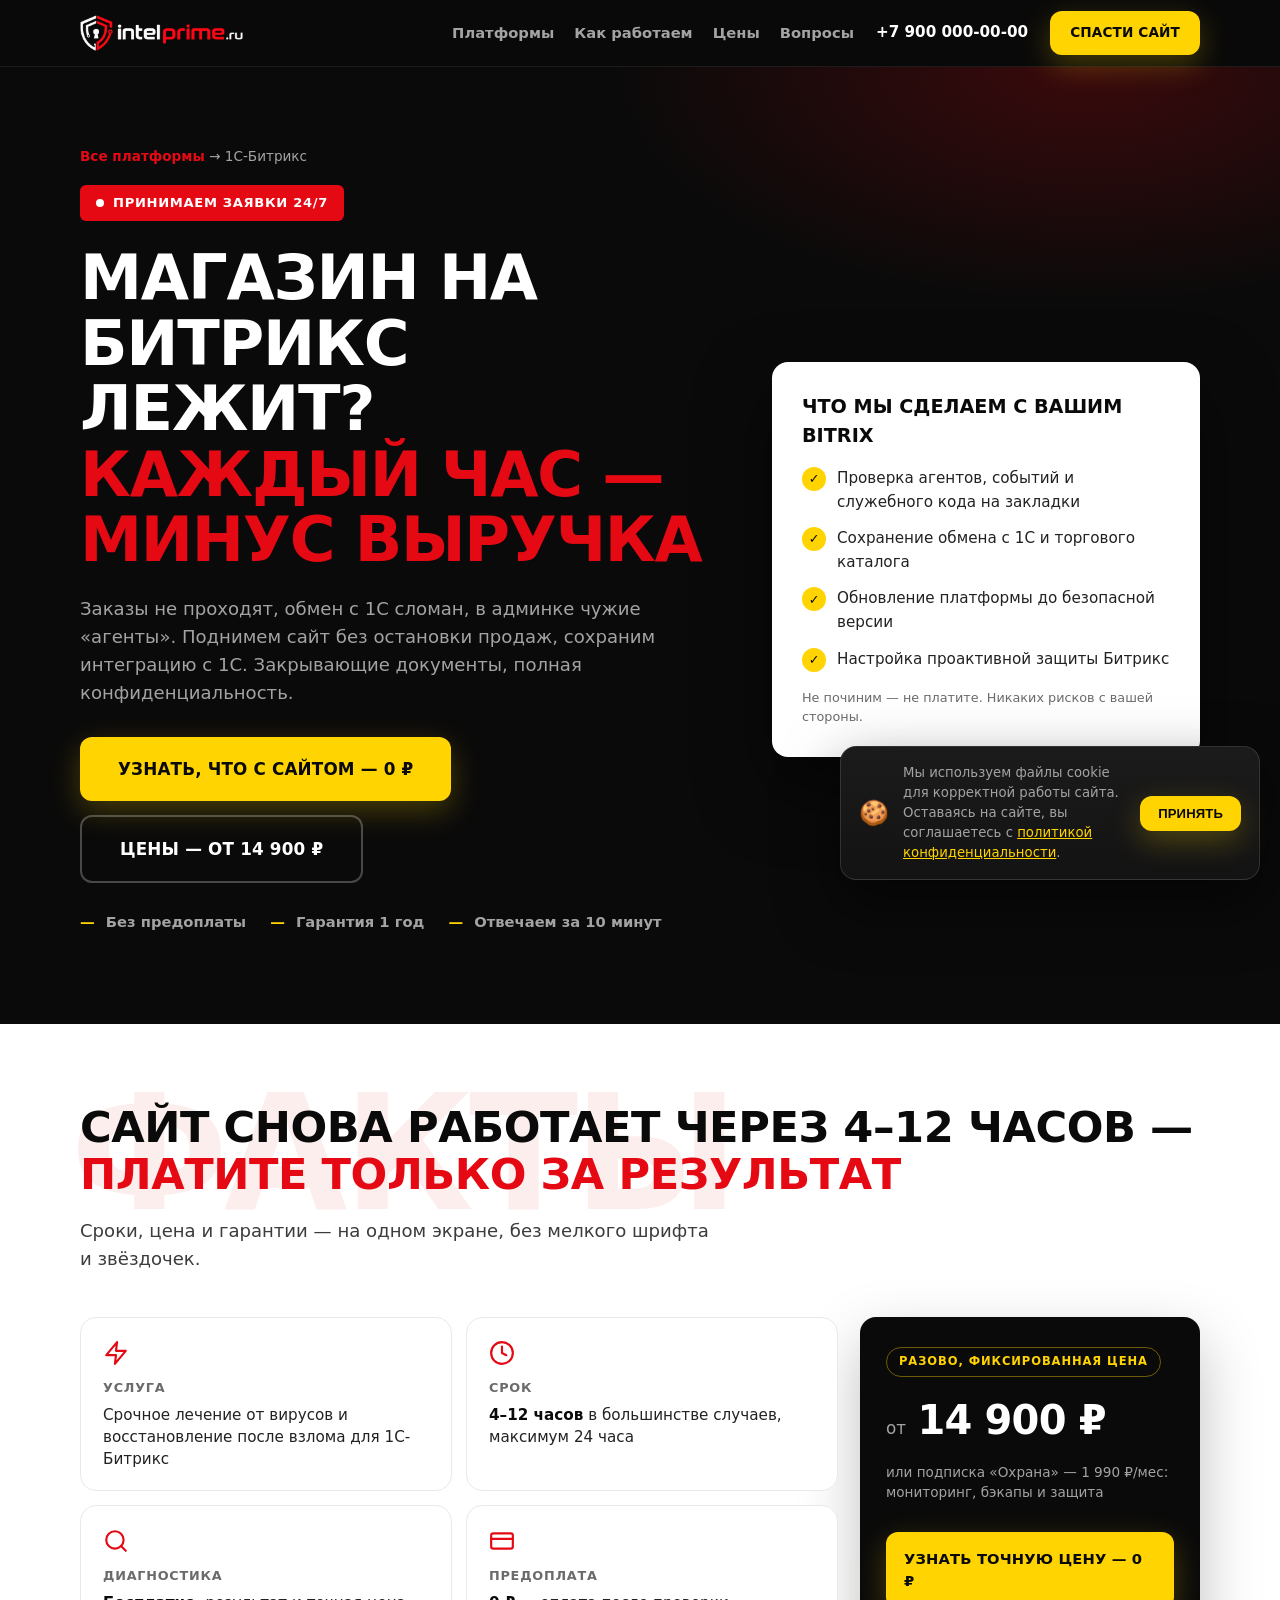
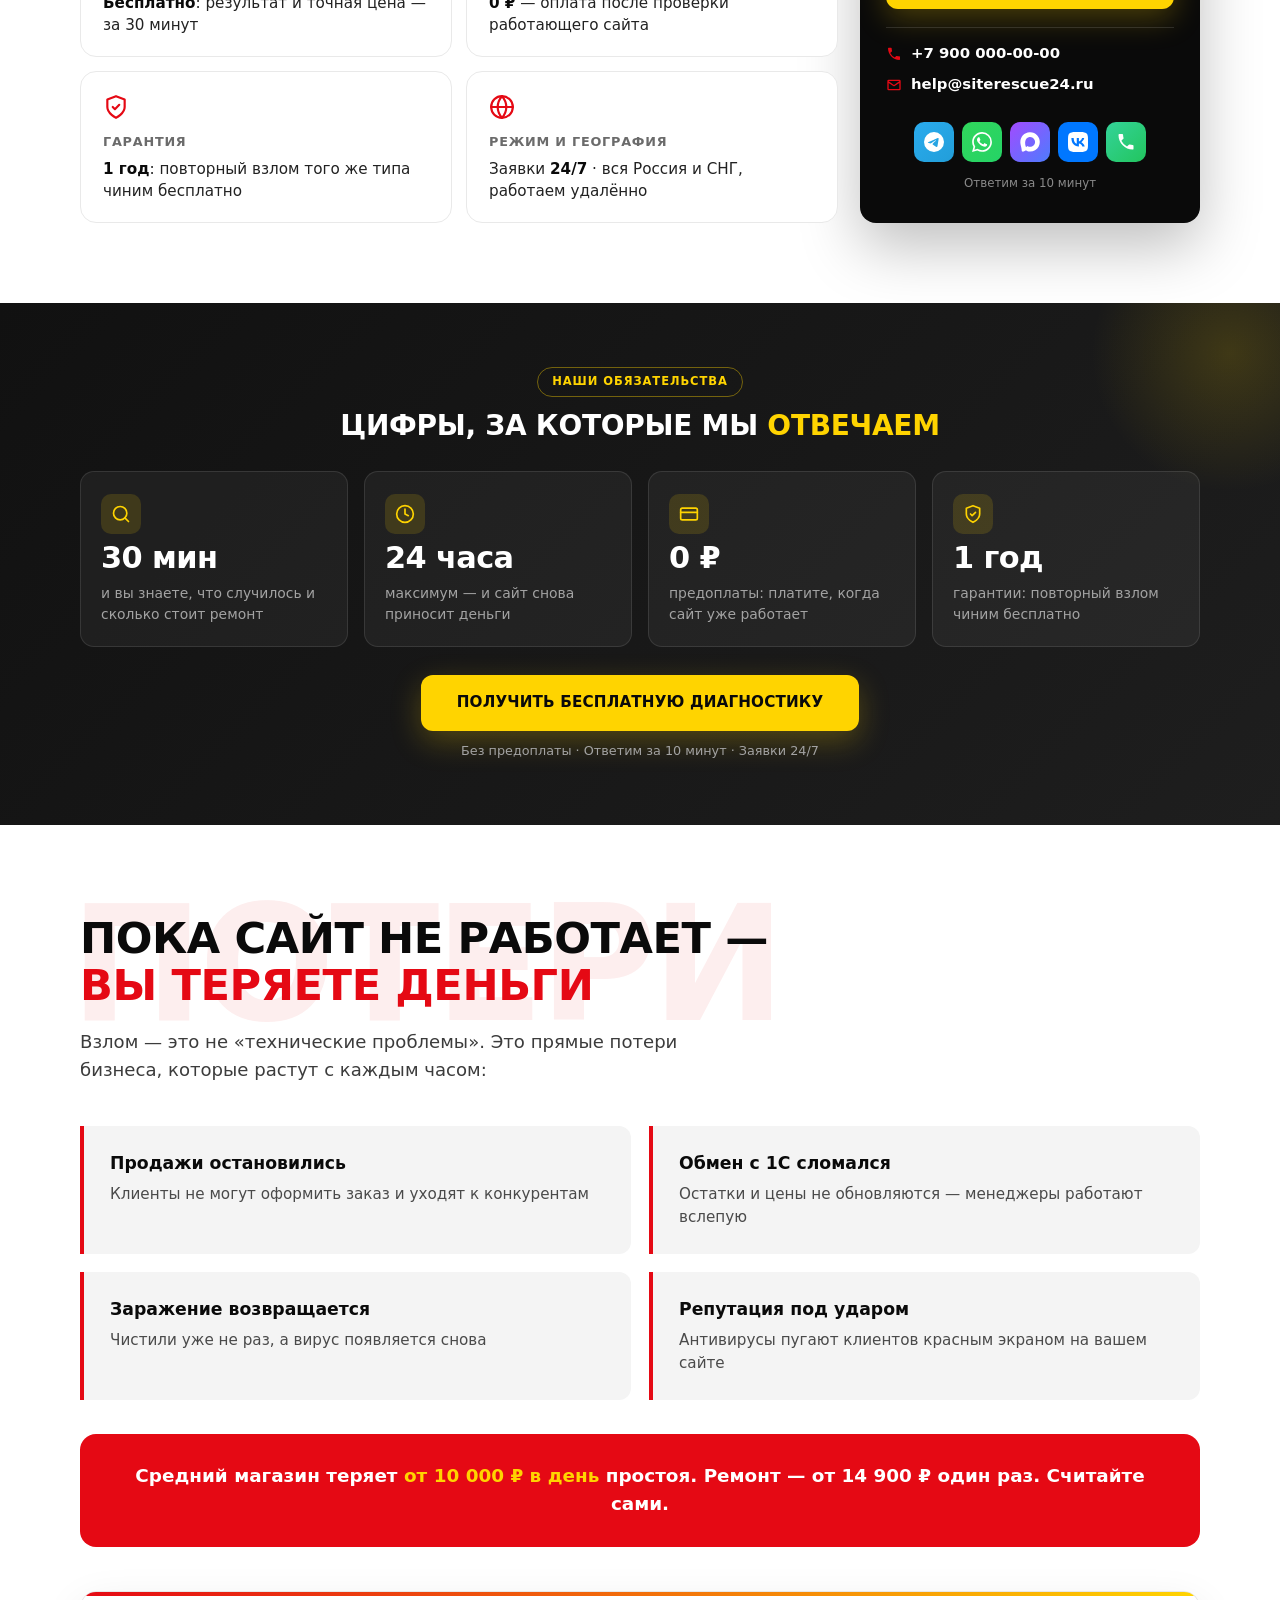
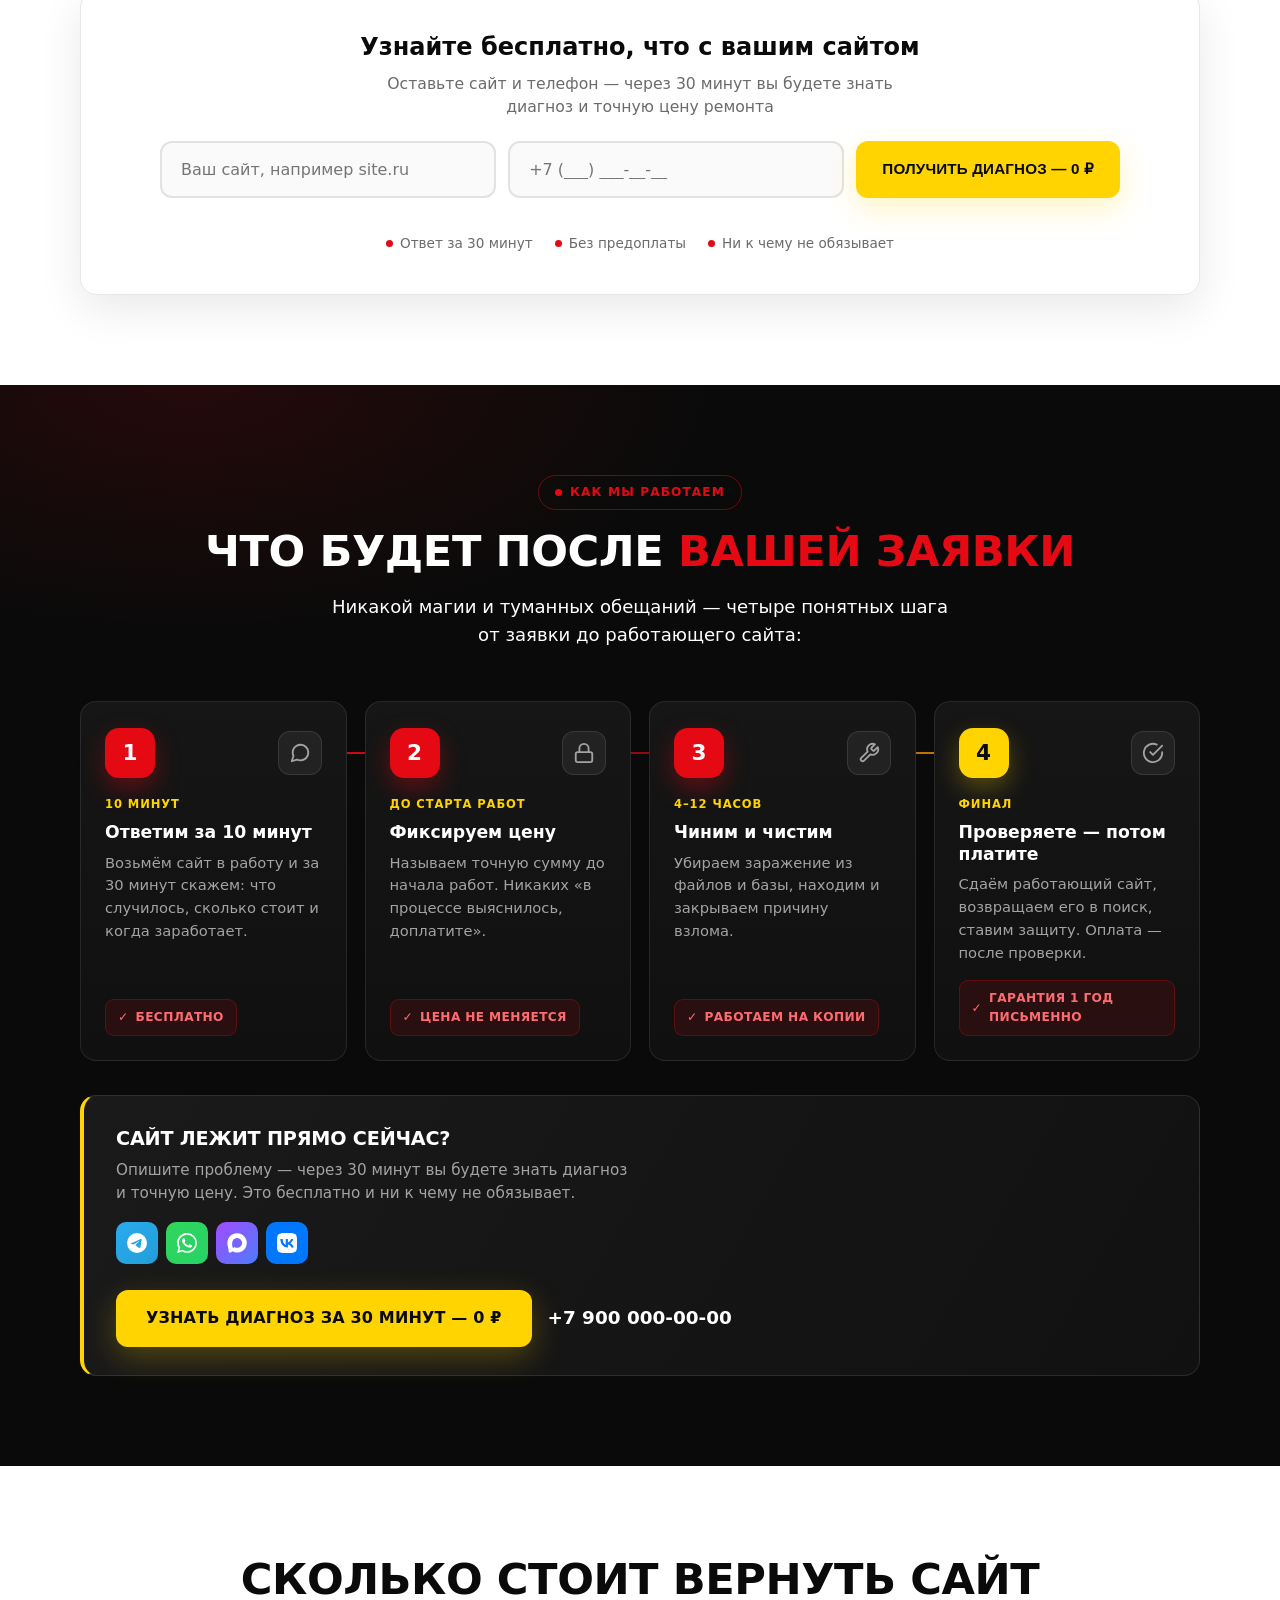
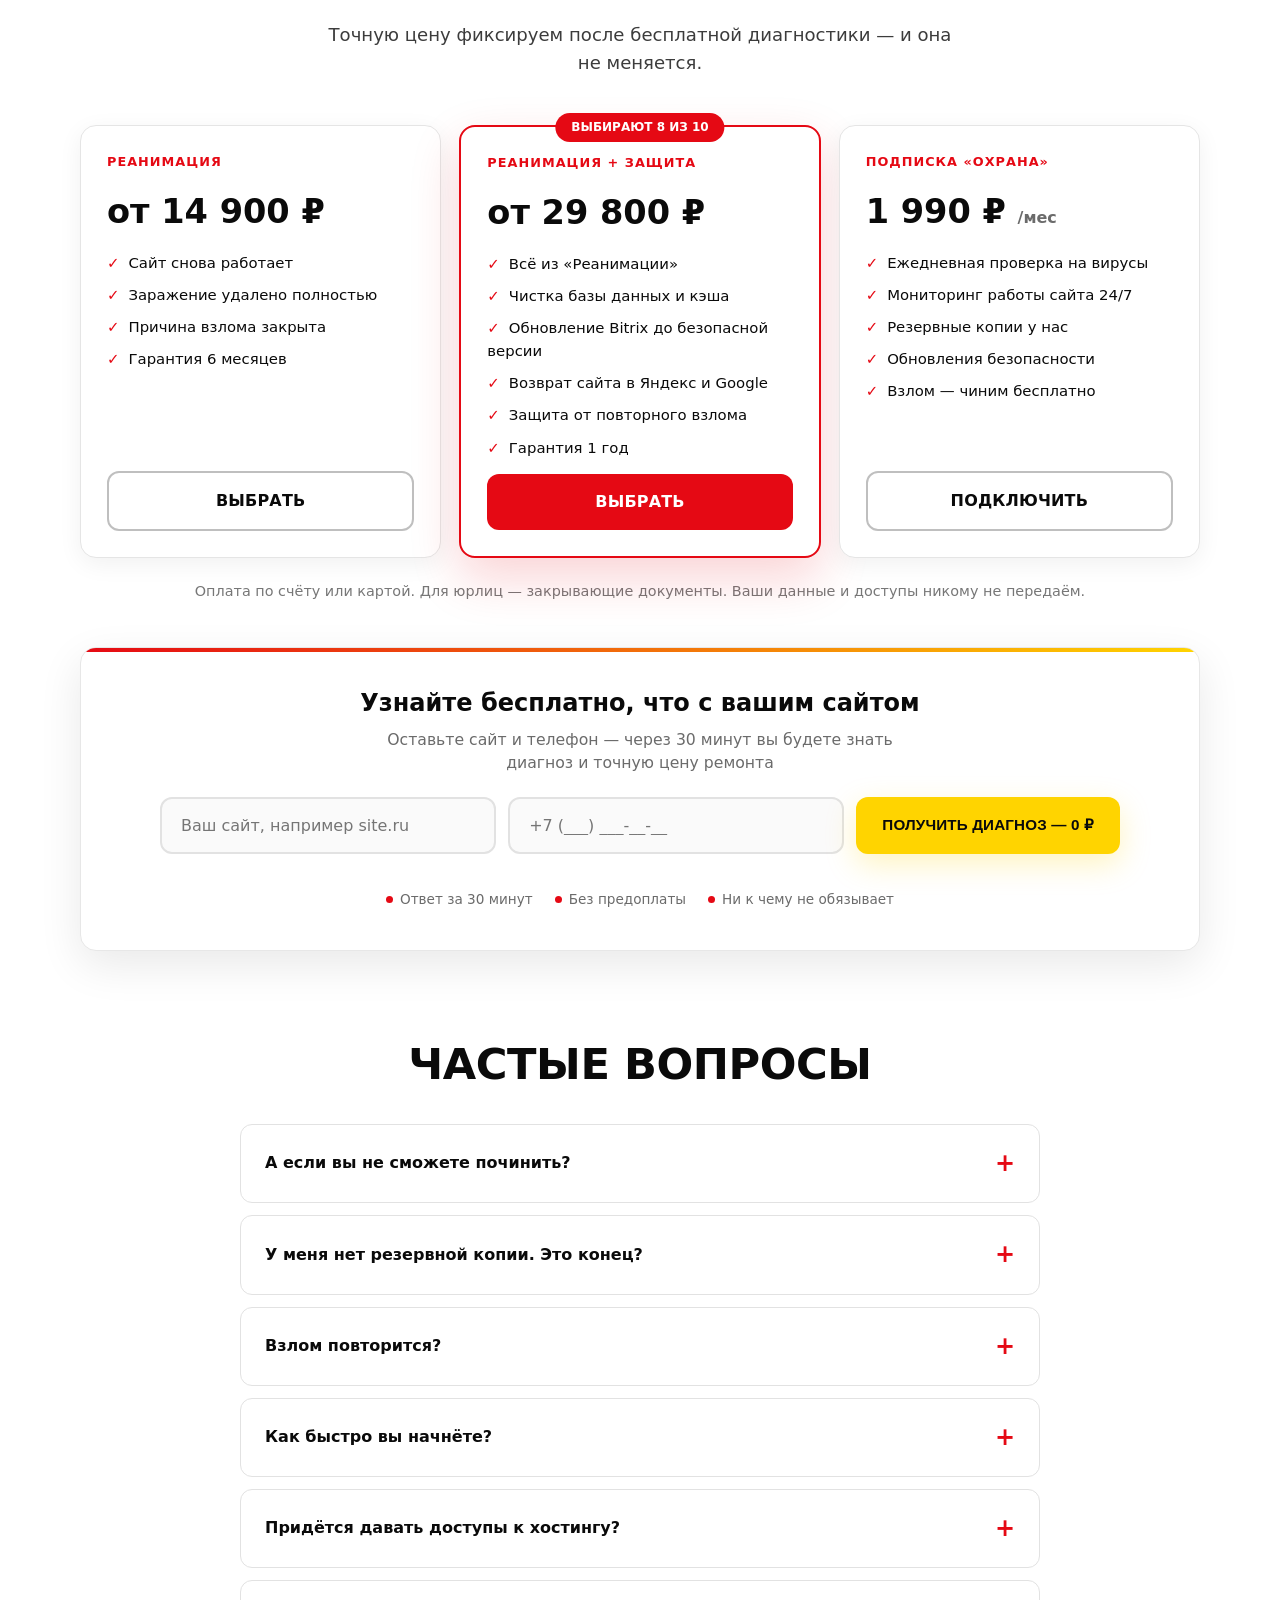
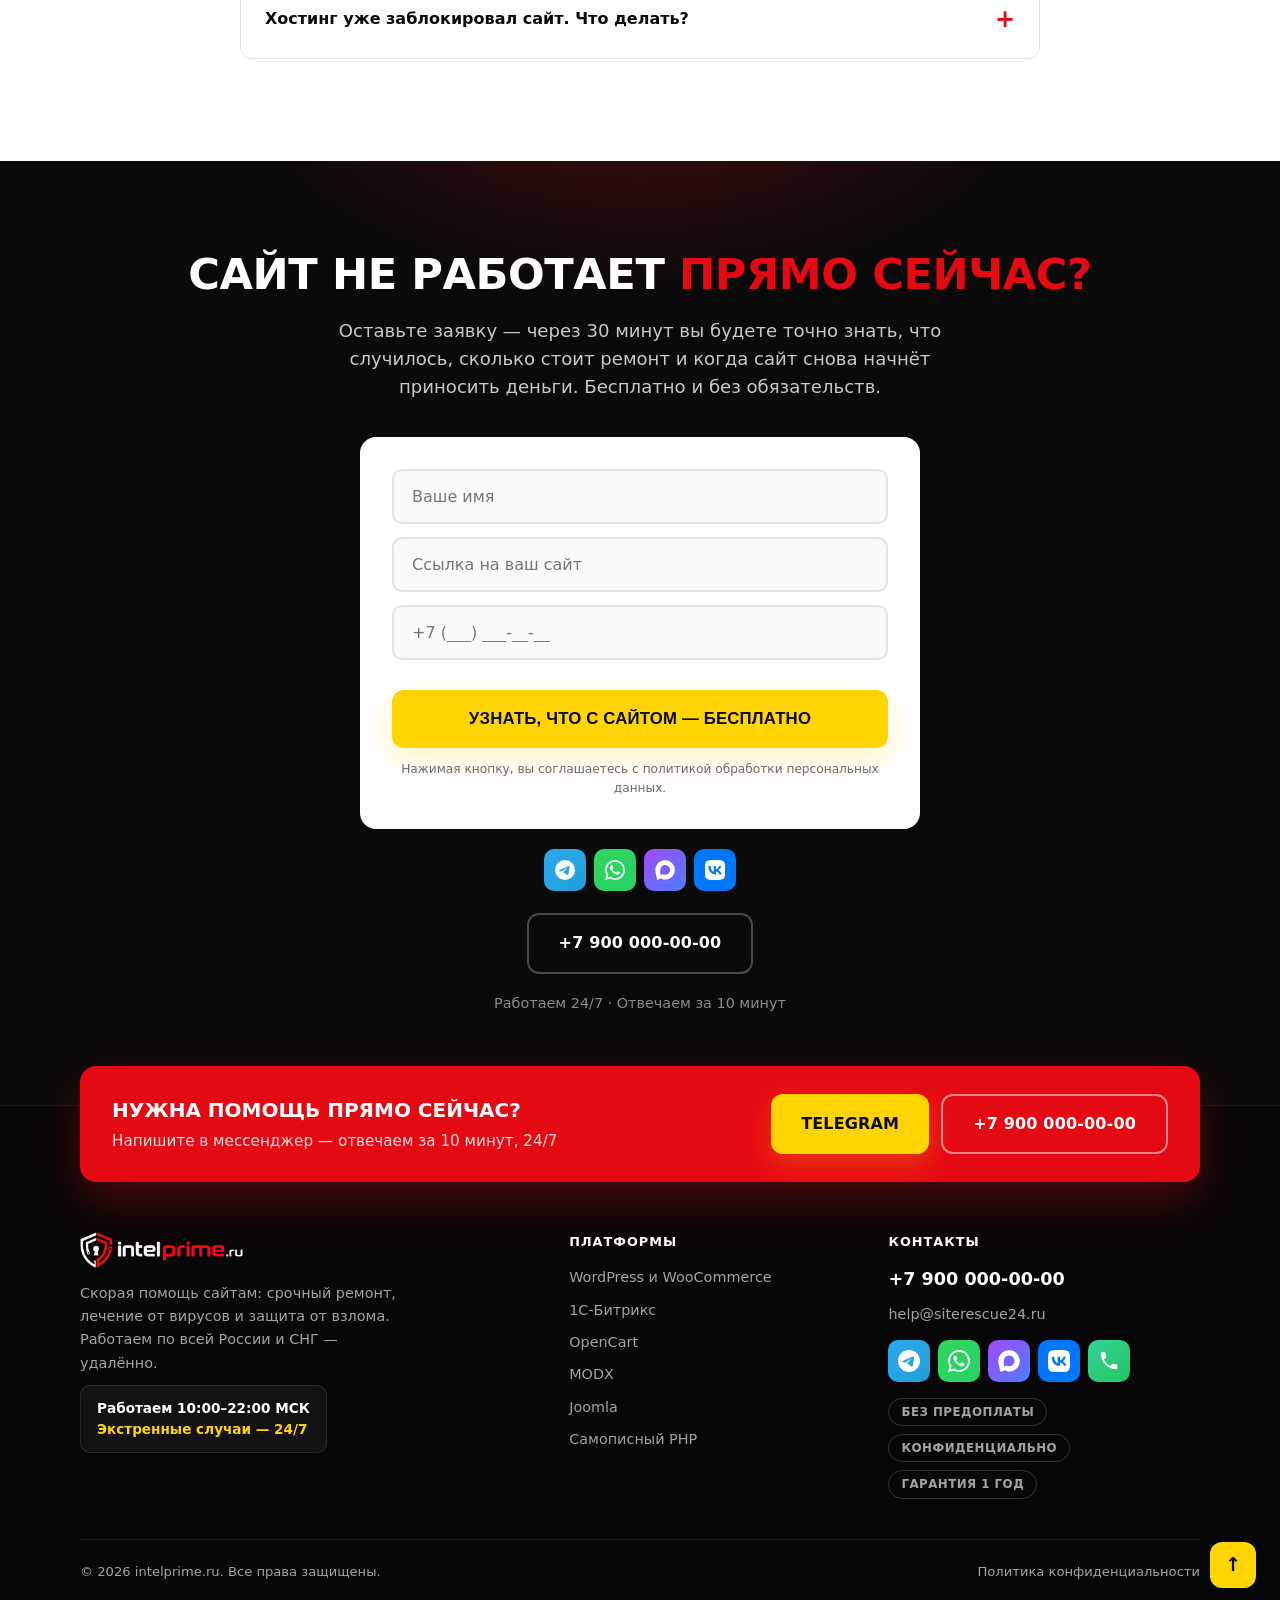
==== commit 4acf9014: "Redesign quick-form: full-width, phone field, direct submit without popup, mobile-friendly" ====
--- a/bitrix.html
+++ b/bitrix.html
@@ -158,14 +158,18 @@
     <div class="pain-list"><div class="pain reveal"><b>Продажи остановились</b><p>Клиенты не могут оформить заказ и уходят к конкурентам</p></div><div class="pain reveal"><b>Обмен с 1С сломался</b><p>Остатки и цены не обновляются — менеджеры работают вслепую</p></div><div class="pain reveal"><b>Заражение возвращается</b><p>Чистили уже не раз, а вирус появляется снова</p></div><div class="pain reveal"><b>Репутация под ударом</b><p>Антивирусы пугают клиентов красным экраном на вашем сайте</p></div></div>
     <div class="money reveal">Средний магазин теряет <b>от 10 000 ₽ в день</b> простоя. Ремонт — от 14 900 ₽ один раз. Считайте сами.</div>
     <form class="quick-form js-quick-form reveal" novalidate>
-      <b class="qf-title">Узнайте бесплатно, что с вашим сайтом</b>
+      <div class="qf-head">
+        <b class="qf-title">Узнайте бесплатно, что с вашим сайтом</b>
+        <p class="qf-sub">Оставьте сайт и телефон — через 30 минут вы будете знать диагноз и точную цену ремонта</p>
+      </div>
       <div class="qf-row">
         <input type="url" name="site" placeholder="Ваш сайт, например site.ru" maxlength="200" autocomplete="url" required>
-        <button class="btn btn-cta" type="submit">Отправить</button>
+        <input type="tel" name="phone" class="js-phone" placeholder="+7 (___) ___-__-__" inputmode="tel" autocomplete="tel" required>
+        <button class="btn btn-cta qf-btn" type="submit">Получить диагноз — 0 ₽</button>
       </div>
       <input type="text" name="company" class="hp-field" tabindex="-1" autocomplete="off" aria-hidden="true">
       <p class="form-error" aria-live="polite"></p>
-      <p class="fine">Диагноз и точная цена через 30 минут · 0 ₽ · ни к чему не обязывает</p>
+      <div class="qf-points"><span>Ответ за 30 минут</span><span>Без предоплаты</span><span>Ни к чему не обязывает</span></div>
     </form>
   </div>
 </section>
@@ -272,14 +276,18 @@
     </div>
     <p class="center" style="margin-top:22px;color:#777;font-size:.9rem">Оплата по счёту или картой. Для юрлиц — закрывающие документы. Ваши данные и доступы никому не передаём.</p>
     <form class="quick-form js-quick-form reveal" novalidate>
-      <b class="qf-title">Узнайте бесплатно, что с вашим сайтом</b>
+      <div class="qf-head">
+        <b class="qf-title">Узнайте бесплатно, что с вашим сайтом</b>
+        <p class="qf-sub">Оставьте сайт и телефон — через 30 минут вы будете знать диагноз и точную цену ремонта</p>
+      </div>
       <div class="qf-row">
         <input type="url" name="site" placeholder="Ваш сайт, например site.ru" maxlength="200" autocomplete="url" required>
-        <button class="btn btn-cta" type="submit">Отправить</button>
+        <input type="tel" name="phone" class="js-phone" placeholder="+7 (___) ___-__-__" inputmode="tel" autocomplete="tel" required>
+        <button class="btn btn-cta qf-btn" type="submit">Получить диагноз — 0 ₽</button>
       </div>
       <input type="text" name="company" class="hp-field" tabindex="-1" autocomplete="off" aria-hidden="true">
       <p class="form-error" aria-live="polite"></p>
-      <p class="fine">Диагноз и точная цена через 30 минут · 0 ₽ · ни к чему не обязывает</p>
+      <div class="qf-points"><span>Ответ за 30 минут</span><span>Без предоплаты</span><span>Ни к чему не обязывает</span></div>
     </form>
   </div>
 </section>
--- a/assets/style.css
+++ b/assets/style.css
@@ -289,21 +289,29 @@
 .form-card .fine{font-size:.76rem;color:var(--muted-l);margin-top:12px;text-align:center}
 .messengers{display:flex;gap:12px;justify-content:center;margin-top:22px;flex-wrap:wrap}
 .hp-field{position:absolute !important;left:-9999px !important;width:1px;height:1px;opacity:0;pointer-events:none}
-.quick-form{max-width:640px;margin:34px auto 0;background:var(--white);border:1px solid #e7e7e7;border-radius:var(--radius);padding:26px 28px;text-align:center;box-shadow:0 10px 34px rgba(0,0,0,.07)}
-.qf-title{display:block;font-size:1.1rem;font-weight:900;margin-bottom:14px;color:var(--black)}
-.qf-row{display:flex;gap:10px}
-.qf-row input{flex:1;min-width:0;padding:15px 17px;border-radius:10px;border:2px solid #e2e2e2;background:#fafafa;color:var(--black);font-size:1rem;font-family:inherit}
+.quick-form{width:100%;margin:44px auto 0;background:var(--white);border:1px solid #e7e7e7;border-radius:var(--radius);padding:40px 44px;text-align:center;box-shadow:0 14px 44px rgba(0,0,0,.09);position:relative;overflow:hidden}
+.quick-form::before{content:"";position:absolute;top:0;left:0;right:0;height:4px;background:linear-gradient(90deg,var(--red),var(--yellow))}
+.qf-head{margin-bottom:22px}
+.qf-title{display:block;font-size:1.5rem;font-weight:900;color:var(--black);line-height:1.25}
+.qf-sub{margin:10px auto 0;max-width:560px;color:var(--muted-l);font-size:.98rem;line-height:1.5}
+.qf-row{display:flex;gap:12px;max-width:960px;margin:0 auto}
+.qf-row input{flex:1;min-width:0;padding:17px 19px;border-radius:12px;border:2px solid #e2e2e2;background:#fafafa;color:var(--black);font-size:1rem;font-family:inherit}
 .qf-row input:focus{outline:0;border-color:var(--red)}
-.qf-row .btn{white-space:nowrap}
-.quick-form .fine{font-size:.78rem;color:var(--muted-l);margin-top:11px}
-.quick-form .form-error{text-align:left}
+.qf-row .btn{white-space:nowrap;padding:17px 26px;font-size:.95rem}
+.quick-form .form-error{text-align:center;margin-top:10px}
+.qf-points{display:flex;gap:8px 22px;justify-content:center;flex-wrap:wrap;margin-top:18px}
+.qf-points span{font-size:.85rem;color:var(--muted-l);display:inline-flex;align-items:center;gap:7px}
+.qf-points span::before{content:"";width:7px;height:7px;border-radius:50%;background:var(--red);flex-shrink:0}
 .qf-dark{background:#161616;border-color:rgba(255,255,255,.12)}
 .qf-dark .qf-title{color:var(--white)}
+.qf-dark .qf-sub{color:#a3a3a3}
 .qf-dark .qf-row input{background:rgba(255,255,255,.06);border-color:rgba(255,255,255,.16);color:var(--white)}
 .qf-dark .qf-row input::placeholder{color:#8a8a8a}
 .qf-dark .qf-row input:focus{border-color:var(--yellow)}
-.qf-dark .fine{color:#8a8a8a}
-@media(max-width:560px){.qf-row{flex-direction:column}.qf-row .btn{width:100%}}
+.qf-dark .qf-points span{color:#8a8a8a}
+.qf-dark .qf-points span::before{background:var(--yellow)}
+@media(max-width:860px){.qf-row{flex-direction:column}.qf-row .btn{width:100%}}
+@media(max-width:560px){.quick-form{padding:28px 18px;margin-top:34px}.qf-title{font-size:1.22rem}.qf-sub{font-size:.9rem}.qf-row input{padding:15px 16px}}
 .form-error{color:#ef4444;font-size:.88rem;font-weight:600;min-height:1.2em;margin:2px 0}
 .form-error:empty{margin:0}
 .form-socials{justify-content:center;margin-top:20px}
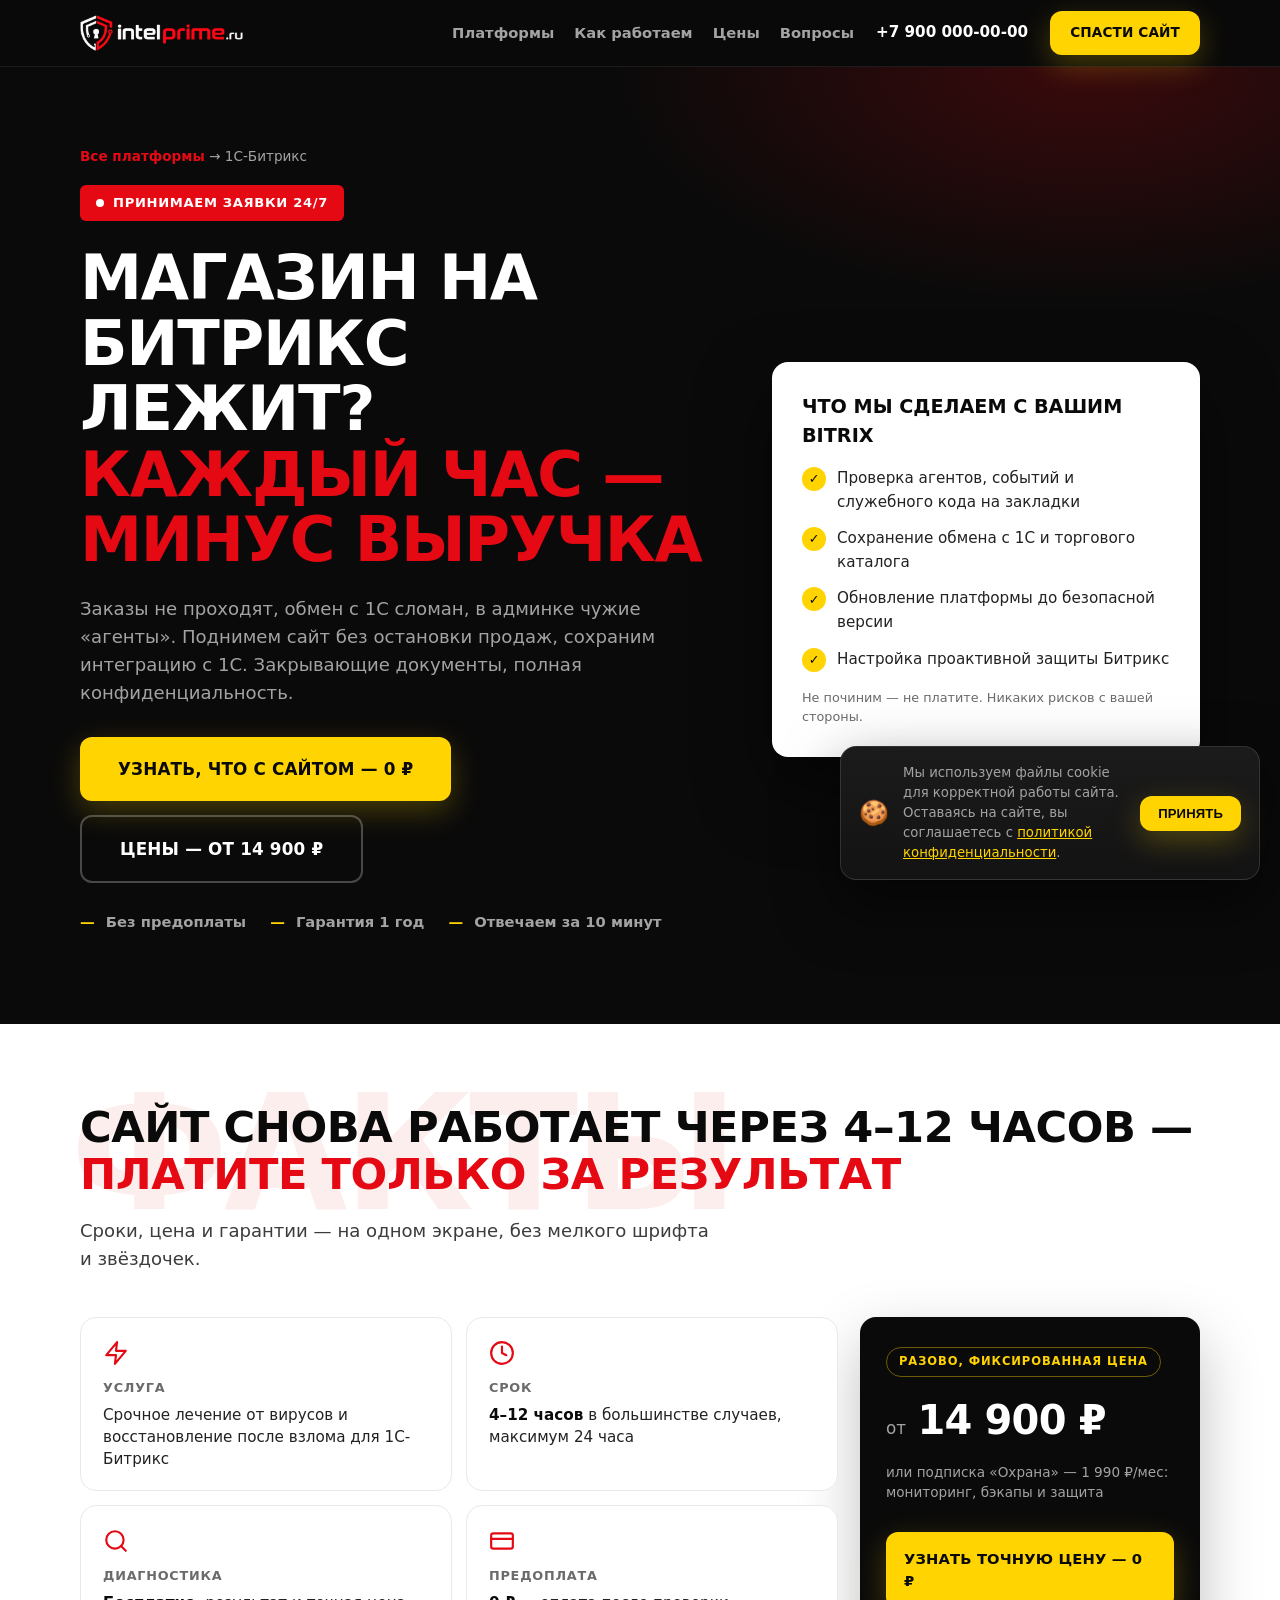
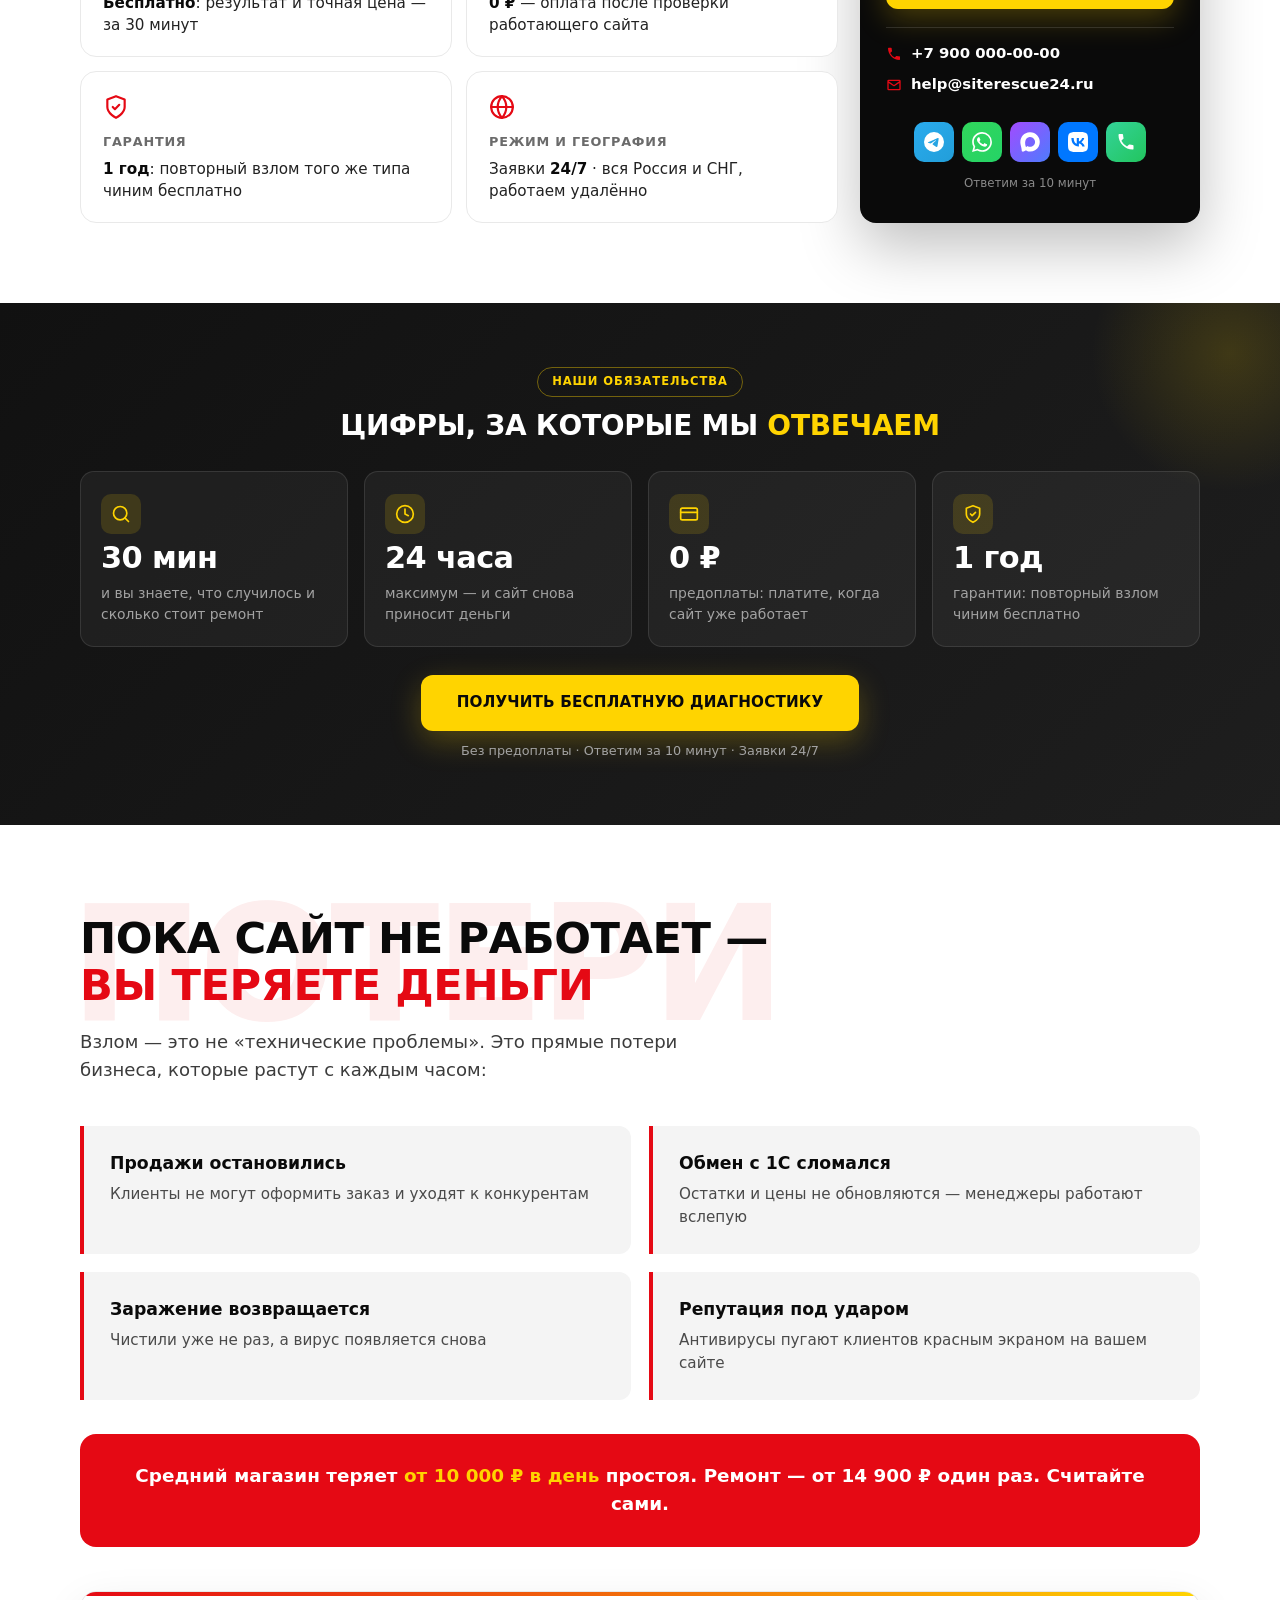
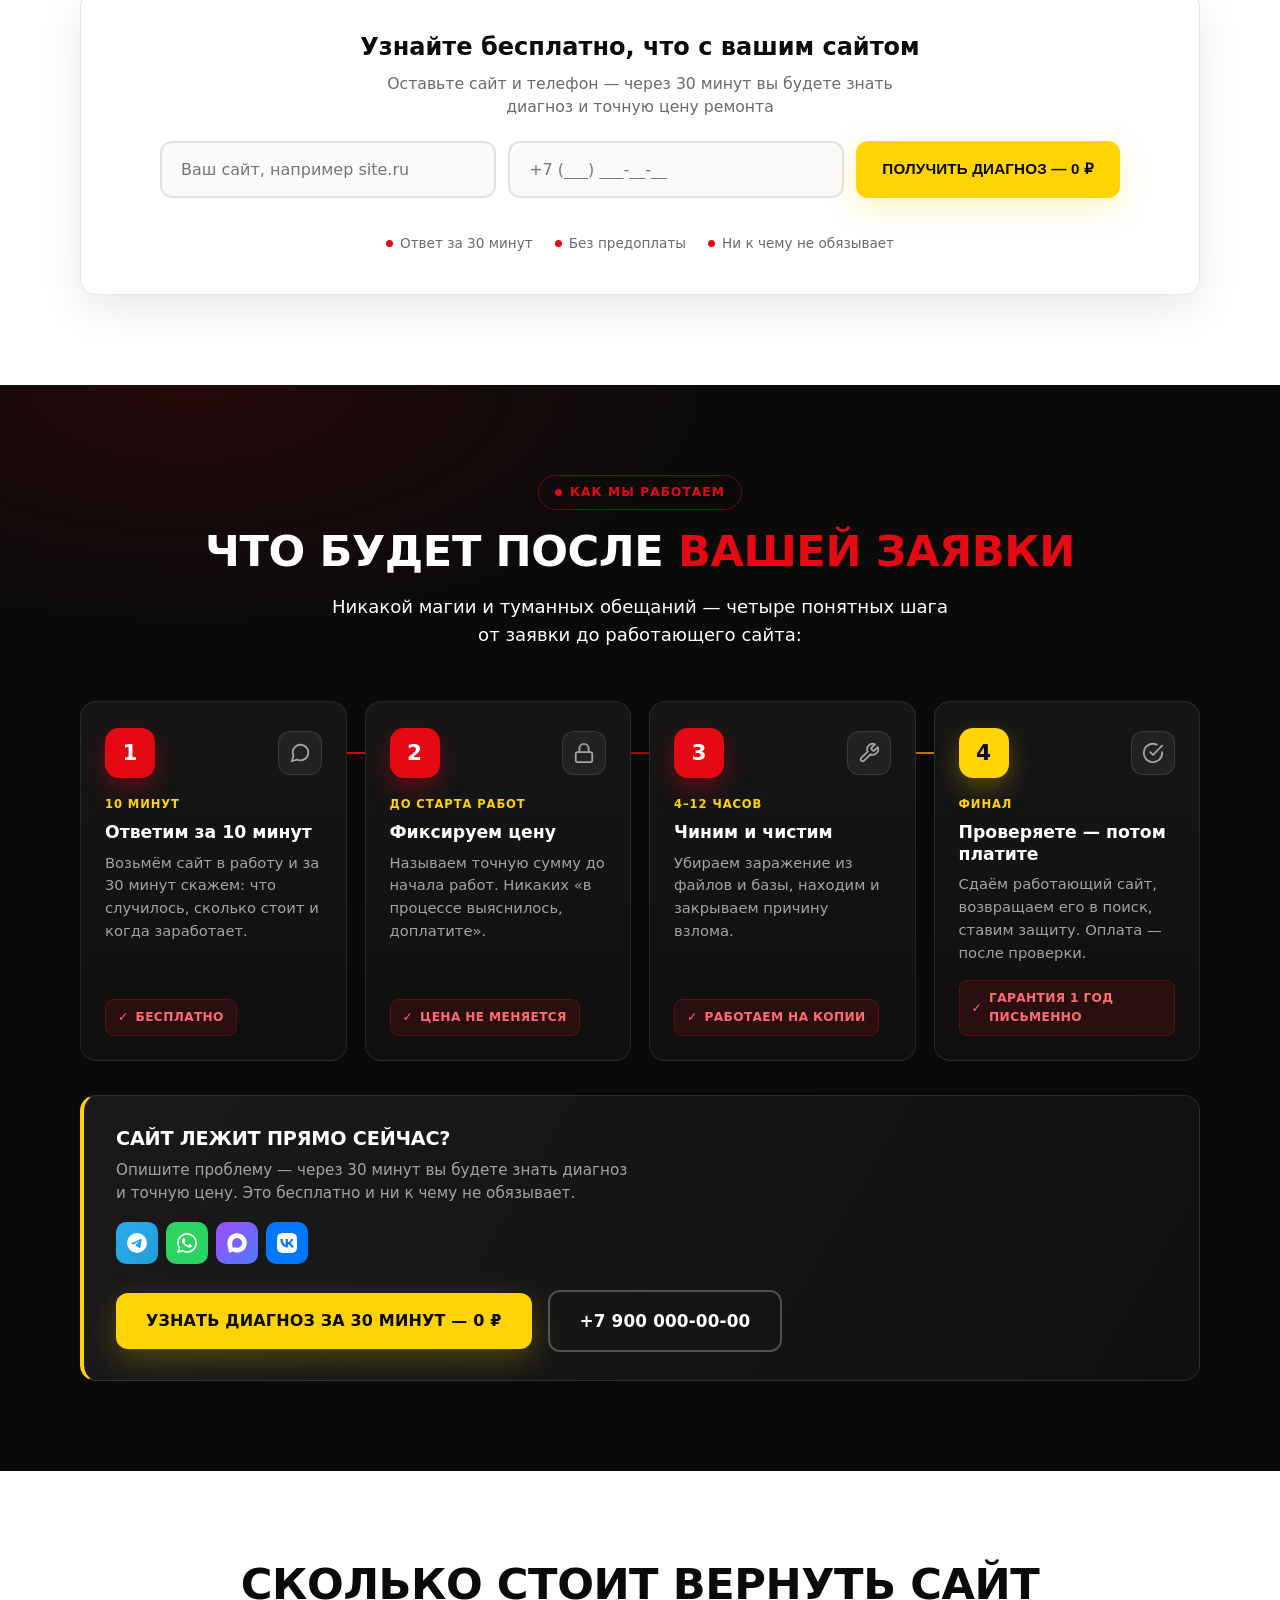
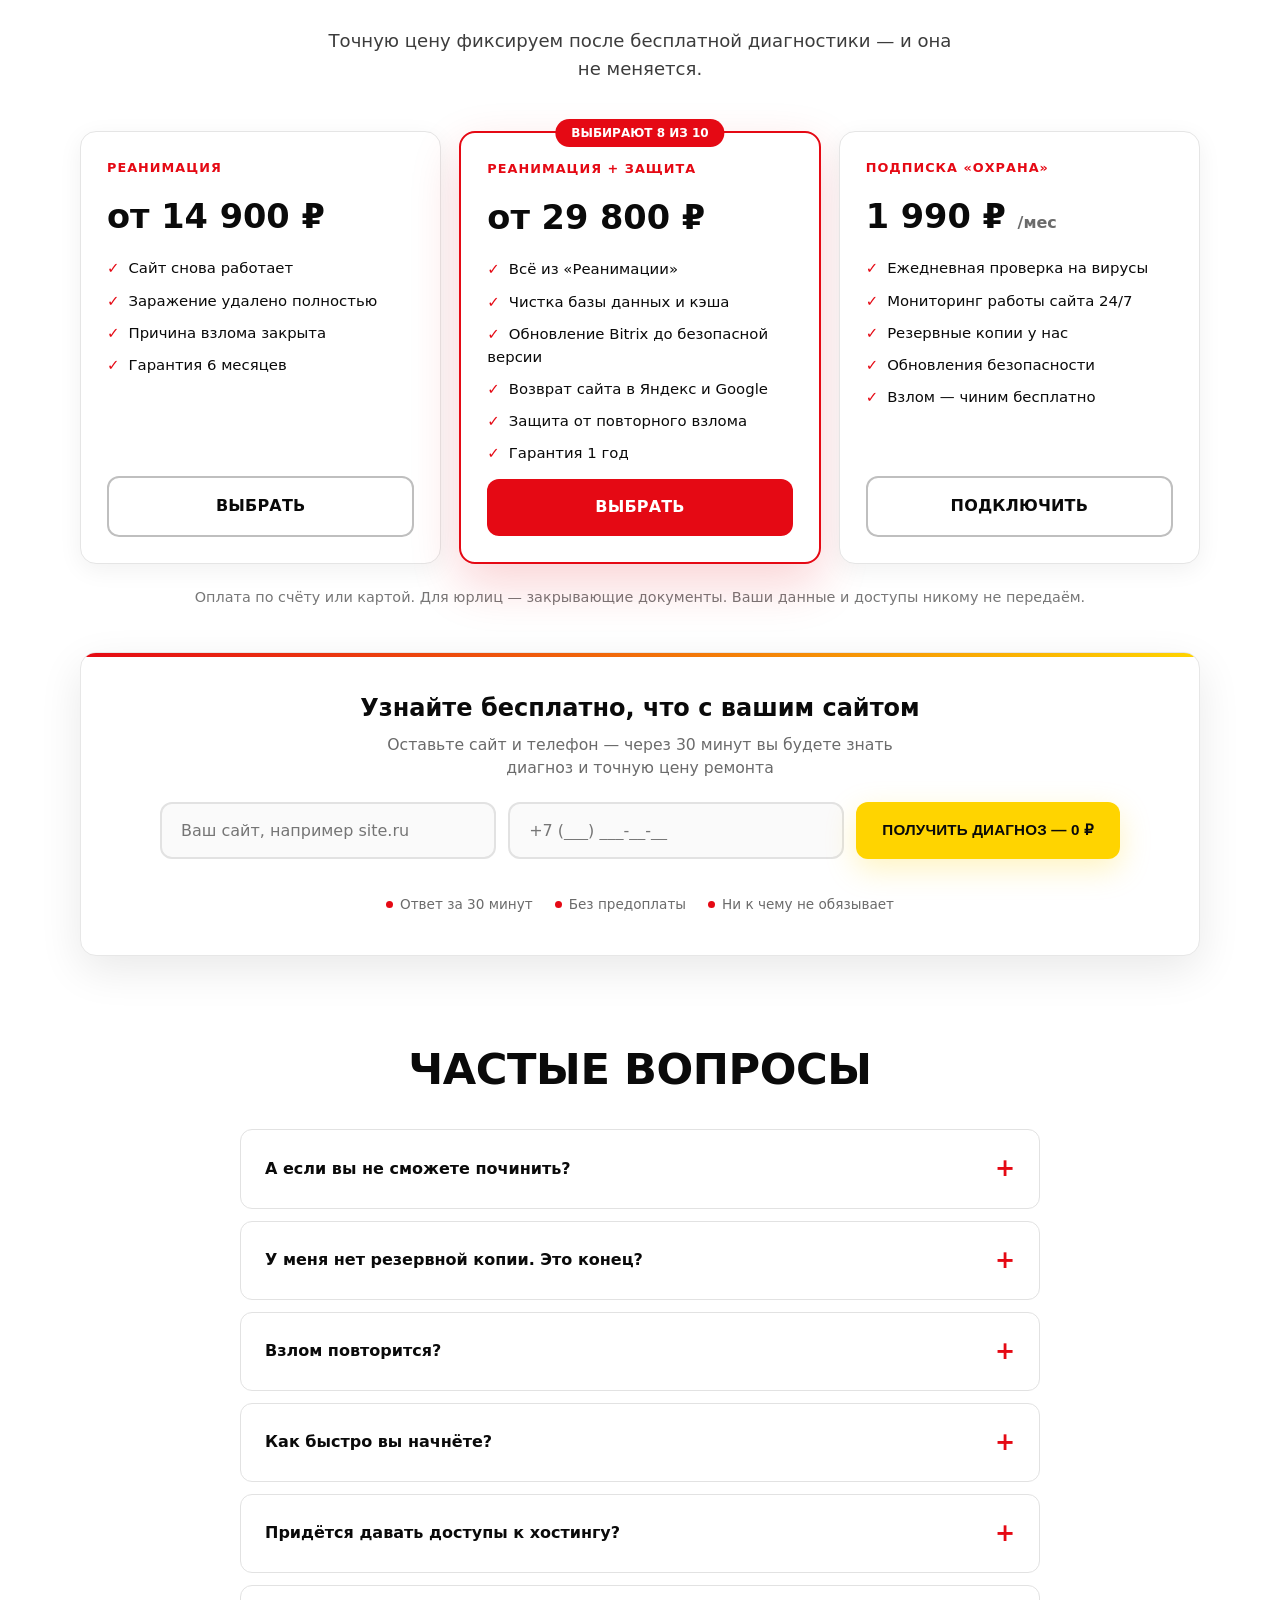
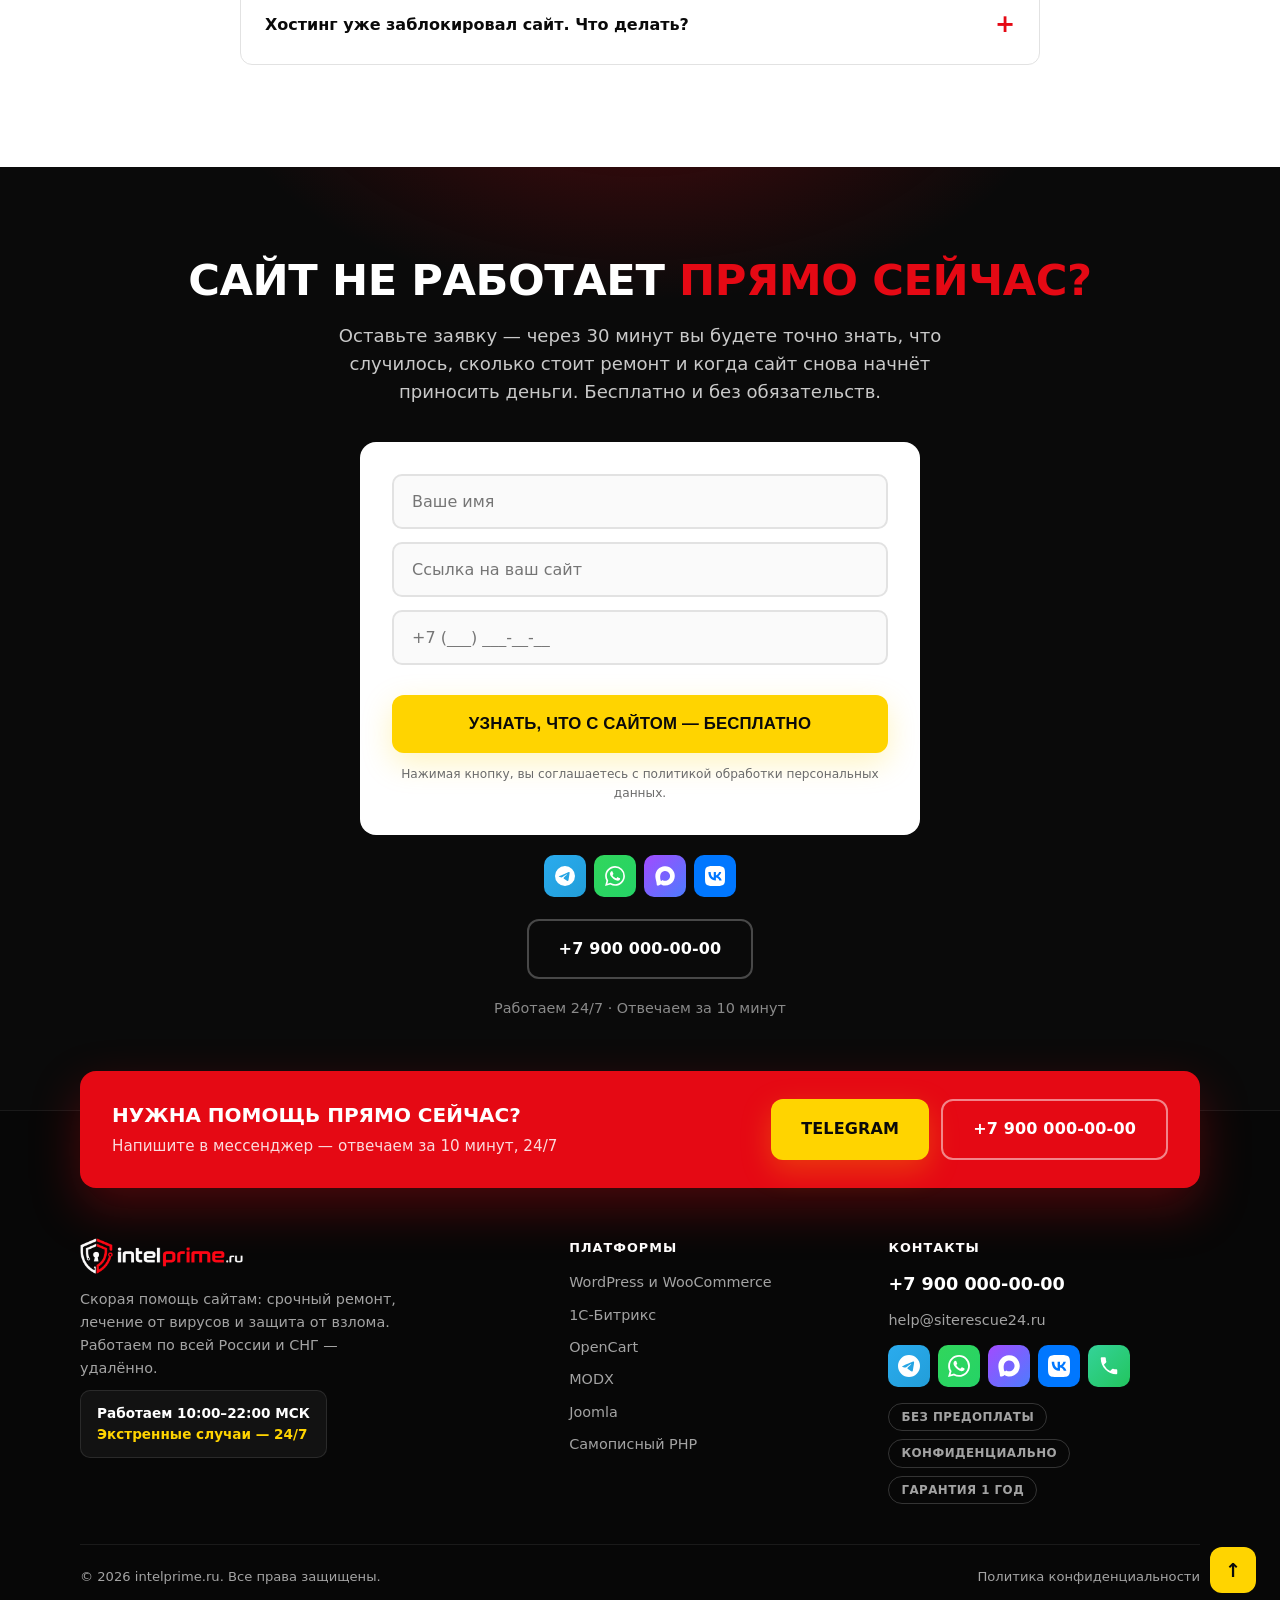
==== commit 17f582d9: "Phone as outline button in proc block; privacy links open in new tab" ====
--- a/bitrix.html
+++ b/bitrix.html
@@ -224,7 +224,7 @@
       </div>
       <div class="proc-cta-btns">
         <a class="btn btn-cta" href="#contact">Узнать диагноз за 30 минут — 0 ₽</a>
-        <a class="proc-cta-phone" href="tel:+79000000000">+7 900 000-00-00</a>
+        <a class="btn btn-outline proc-cta-phone" href="tel:+79000000000">+7 900 000-00-00</a>
       </div>
     </div>
   </div>
@@ -321,7 +321,7 @@
       <input type="text" name="company" class="hp-field" tabindex="-1" autocomplete="off" aria-hidden="true">
       <p class="form-error" aria-live="polite"></p>
       <button class="btn btn-cta btn-lg" type="submit">Узнать, что с сайтом — бесплатно</button>
-      <p class="fine">Нажимая кнопку, вы соглашаетесь с <a href="privacy.html">политикой обработки персональных данных</a>.</p>
+      <p class="fine">Нажимая кнопку, вы соглашаетесь с <a href="privacy.html" target="_blank" rel="noopener">политикой обработки персональных данных</a>.</p>
     </form>
     <div class="socials form-socials">
       <a class="soc-tg" href="https://t.me/your_tg" aria-label="Telegram" title="Telegram"><svg class="icn" aria-hidden="true" role="img" viewBox="0 0 24 24" xmlns="http://www.w3.org/2000/svg"><title>Telegram</title><path d="M11.944 0A12 12 0 0 0 0 12a12 12 0 0 0 12 12 12 12 0 0 0 12-12A12 12 0 0 0 12 0a12 12 0 0 0-.056 0zm4.962 7.224c.1-.002.321.023.465.14a.506.506 0 0 1 .171.325c.016.093.036.306.02.472-.18 1.898-.962 6.502-1.36 8.627-.168.9-.499 1.201-.82 1.23-.696.065-1.225-.46-1.9-.902-1.056-.693-1.653-1.124-2.678-1.8-1.185-.78-.417-1.21.258-1.91.177-.184 3.247-2.977 3.307-3.23.007-.032.014-.15-.056-.212s-.174-.041-.249-.024c-.106.024-1.793 1.14-5.061 3.345-.48.33-.913.49-1.302.48-.428-.008-1.252-.241-1.865-.44-.752-.245-1.349-.374-1.297-.789.027-.216.325-.437.893-.663 3.498-1.524 5.83-2.529 6.998-3.014 3.332-1.386 4.025-1.627 4.476-1.635z"/></svg></a>
@@ -380,7 +380,7 @@
     </div>
     <div class="footer-bottom">
       <div>© 2026 intelprime.ru. Все права защищены.</div>
-      <div><a href="privacy.html">Политика конфиденциальности</a></div>
+      <div><a href="privacy.html" target="_blank" rel="noopener">Политика конфиденциальности</a></div>
     </div>
   </div>
   <a class="scrollup" href="#" aria-label="Наверх">↑</a>
@@ -399,7 +399,7 @@
       <input type="text" name="company" class="hp-field" tabindex="-1" autocomplete="off" aria-hidden="true">
       <p class="form-error" aria-live="polite"></p>
       <button class="btn btn-cta btn-lg" type="submit">Получить бесплатную диагностику</button>
-      <p class="fine">Нажимая кнопку, вы соглашаетесь с <a href="privacy.html">политикой обработки персональных данных</a>.</p>
+      <p class="fine">Нажимая кнопку, вы соглашаетесь с <a href="privacy.html" target="_blank" rel="noopener">политикой обработки персональных данных</a>.</p>
     </form>
     <div class="modal-ok" id="modal-ok">
       <div class="ok-ic">✓</div>
@@ -410,7 +410,7 @@
 </div>
 <div class="cookie-bar" id="cookie-bar" role="dialog" aria-label="Сообщение об использовании cookie" aria-hidden="true">
   <div class="cookie-ic">🍪</div>
-  <div class="cookie-txt">Мы используем файлы cookie для корректной работы сайта. Оставаясь на сайте, вы соглашаетесь с <a href="privacy.html">политикой конфиденциальности</a>.</div>
+  <div class="cookie-txt">Мы используем файлы cookie для корректной работы сайта. Оставаясь на сайте, вы соглашаетесь с <a href="privacy.html" target="_blank" rel="noopener">политикой конфиденциальности</a>.</div>
   <button class="btn btn-cta cookie-btn" id="cookie-accept" type="button">Принять</button>
 </div>
 <script src="assets/main.js"></script>
--- a/assets/style.css
+++ b/assets/style.css
@@ -219,8 +219,8 @@
 .proc-cta-btns{display:flex;gap:16px;flex-wrap:wrap;align-items:center}
 .proc-socials{margin-top:16px}
 .proc-socials a{width:42px;height:42px}
-.proc-cta-phone{display:block;text-align:center;font-weight:900;font-size:1.15rem;color:var(--white);white-space:nowrap;transition:color .15s}
-.proc-cta-phone:hover{color:var(--yellow)}
+.proc-cta-phone{font-weight:900;font-size:1.05rem;white-space:nowrap}
+.proc-cta-phone:hover{color:var(--yellow);border-color:var(--yellow)}
 @media(max-width:960px){
   .proc{grid-template-columns:1fr 1fr}
   .proc-track{display:none}
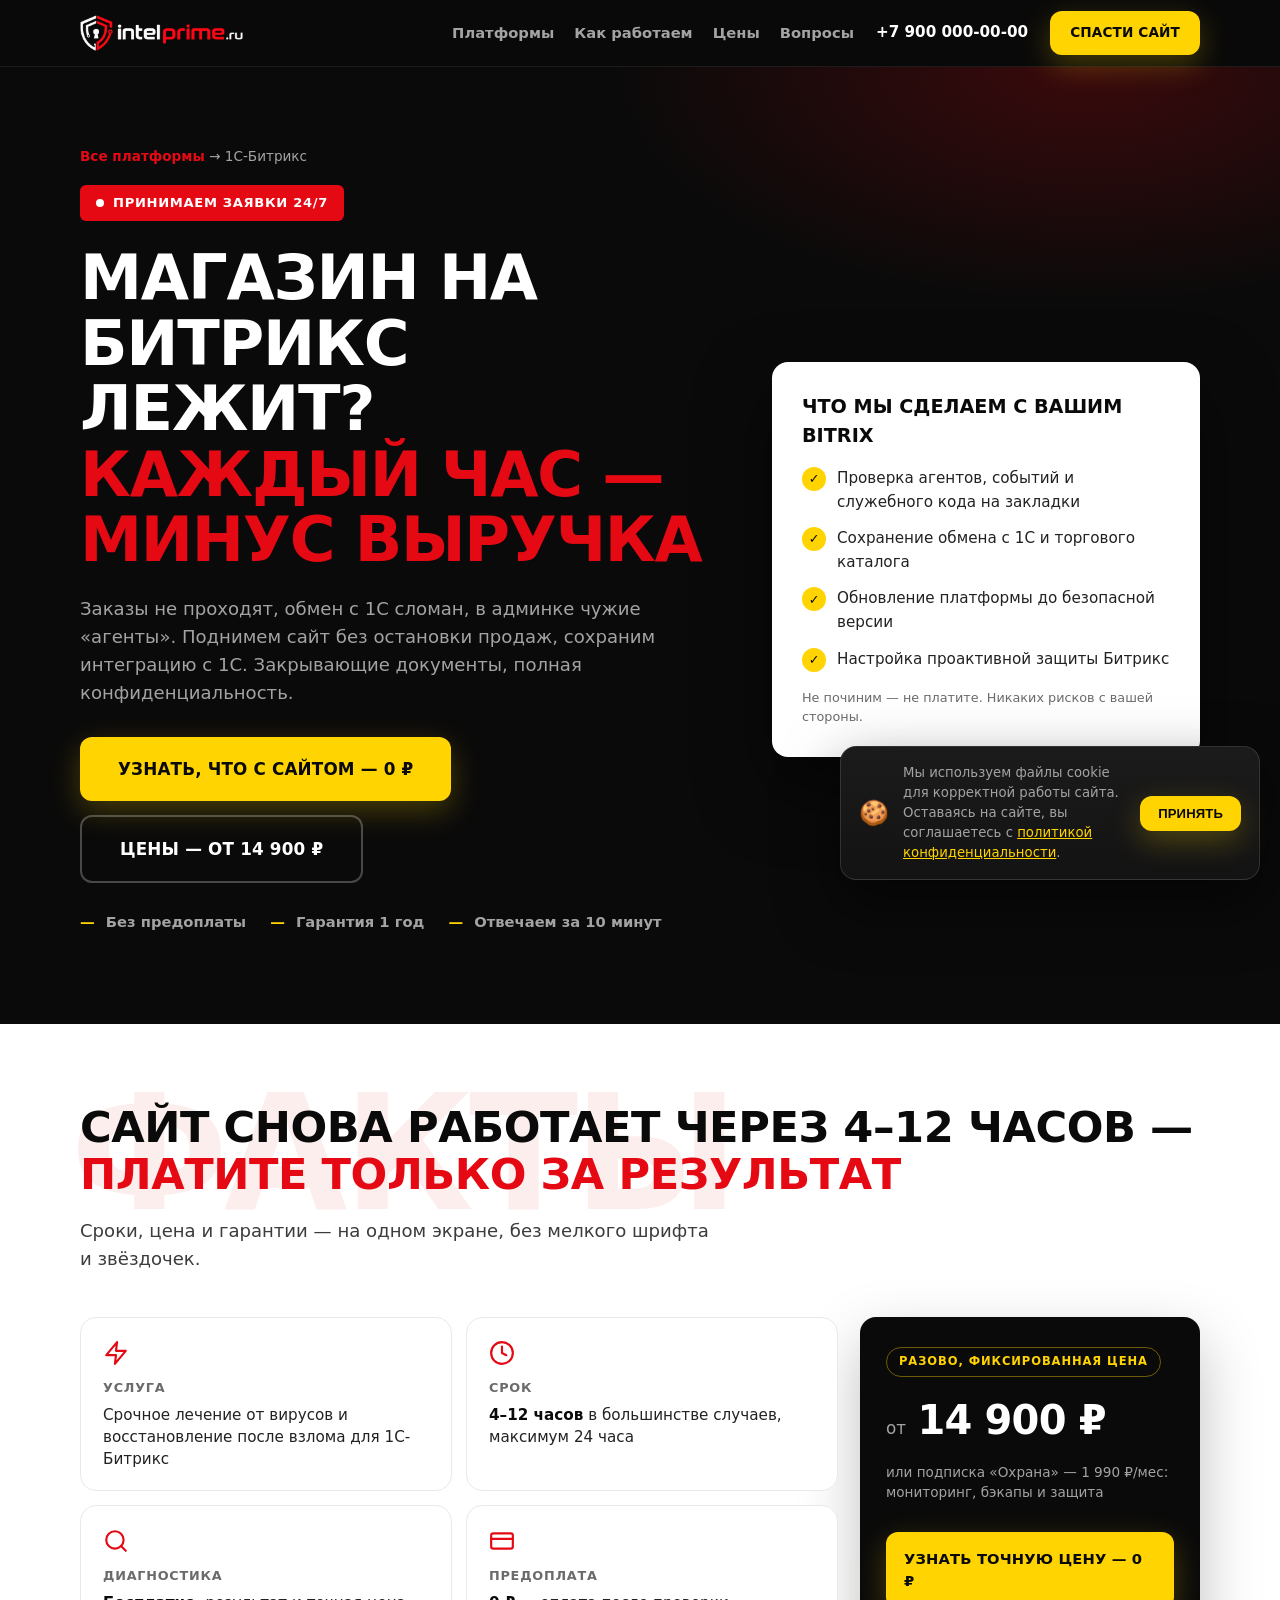
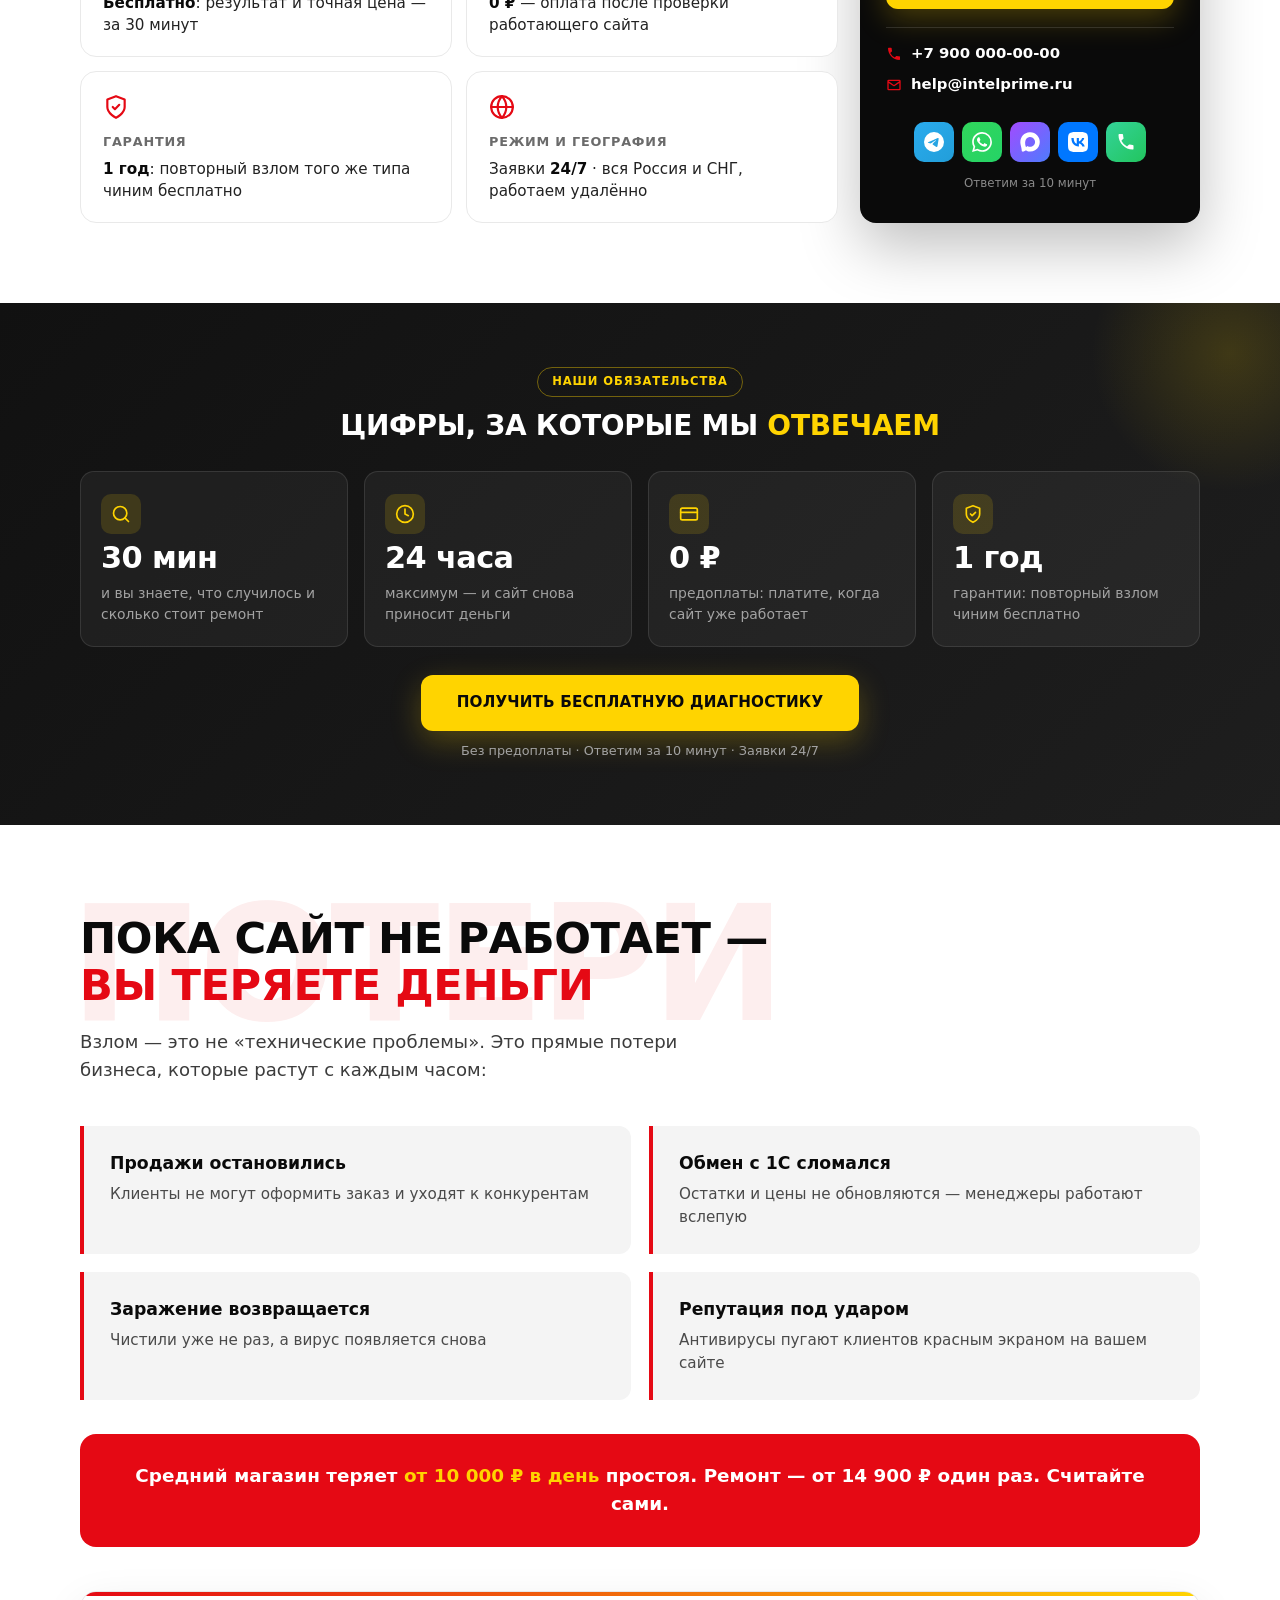
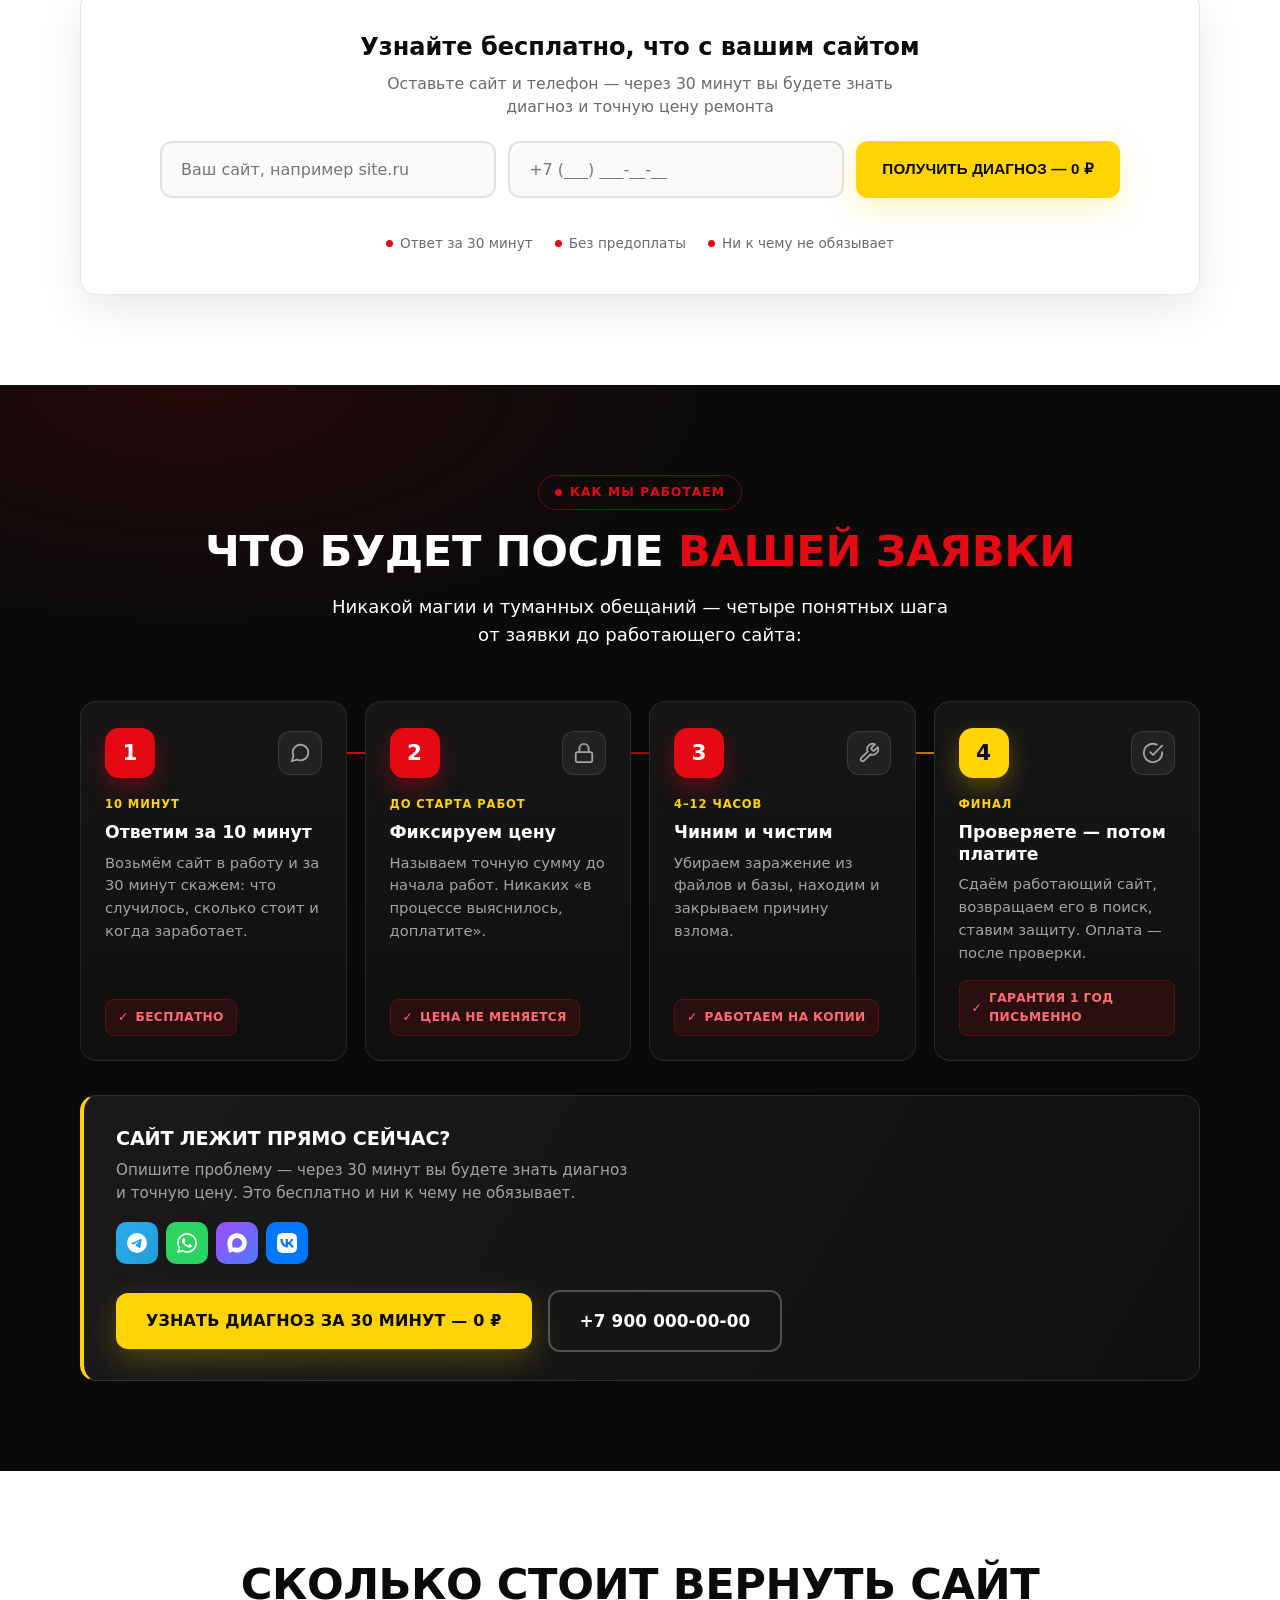
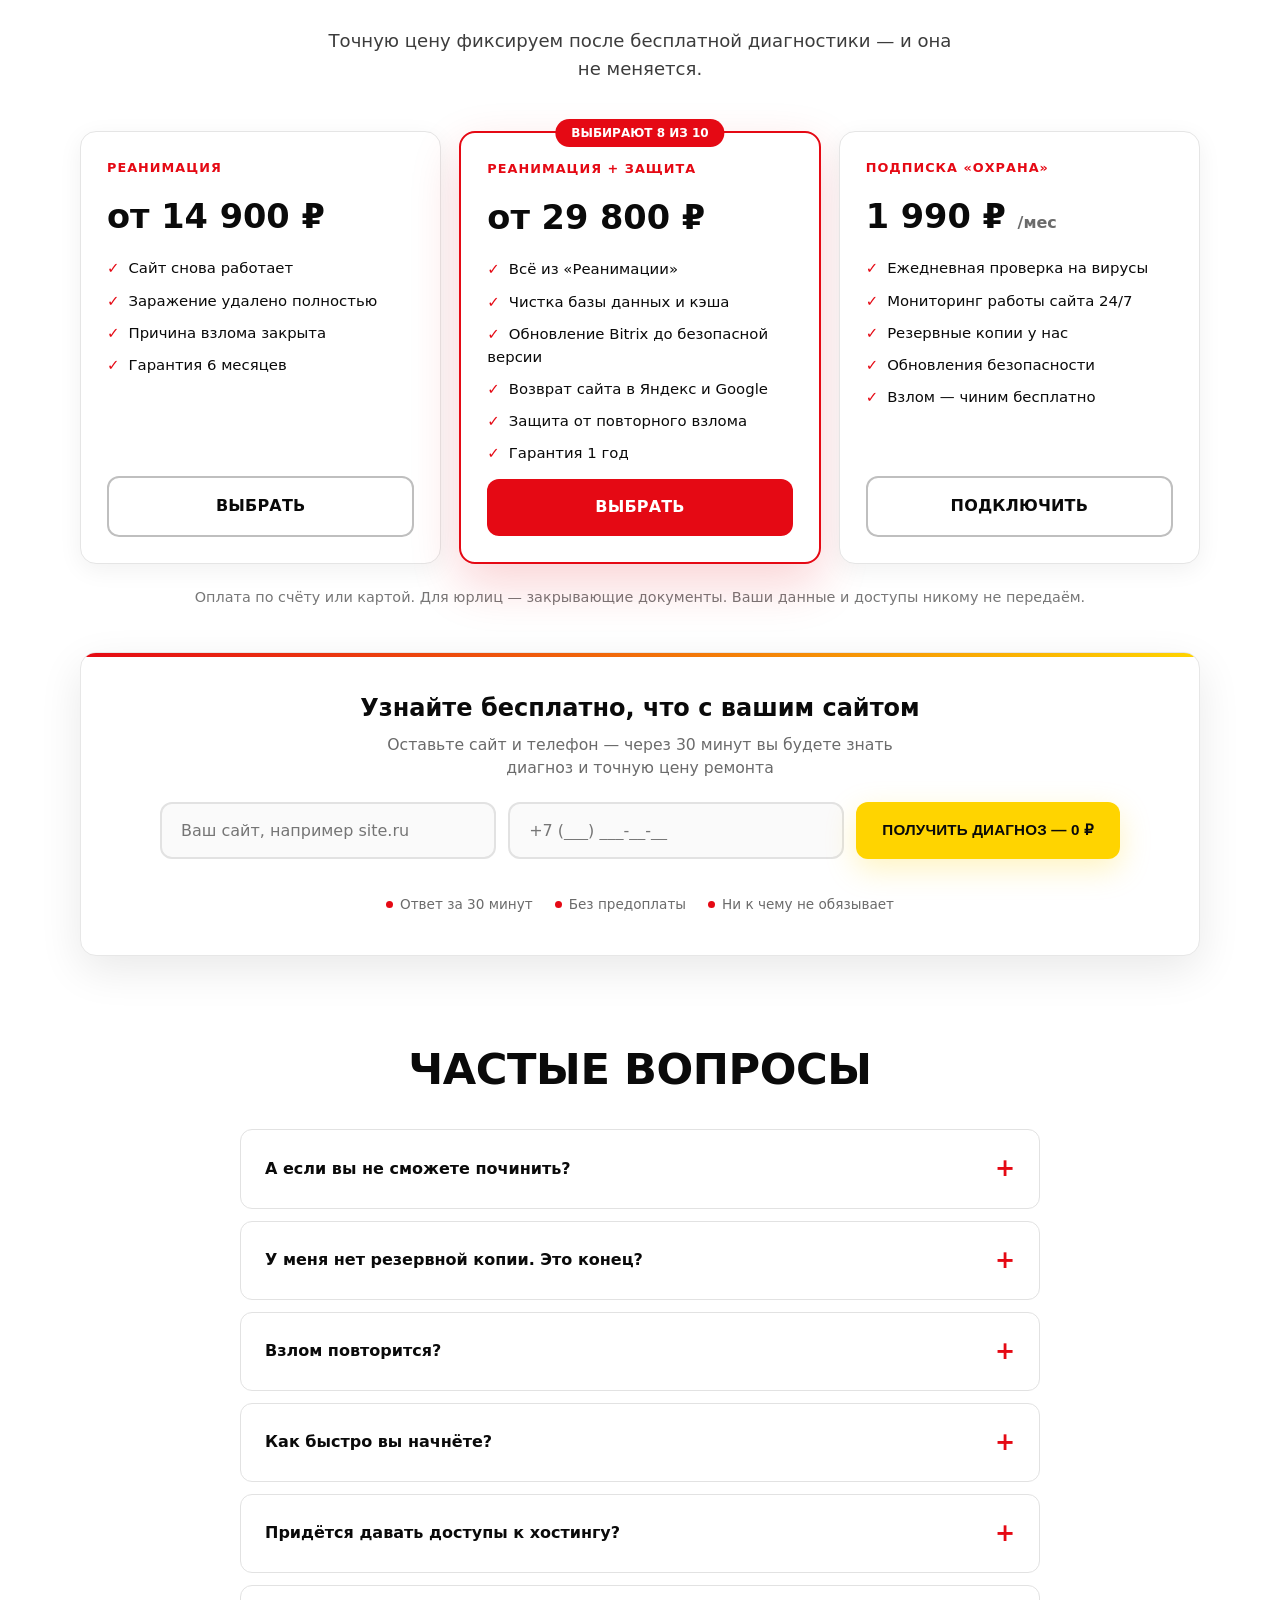
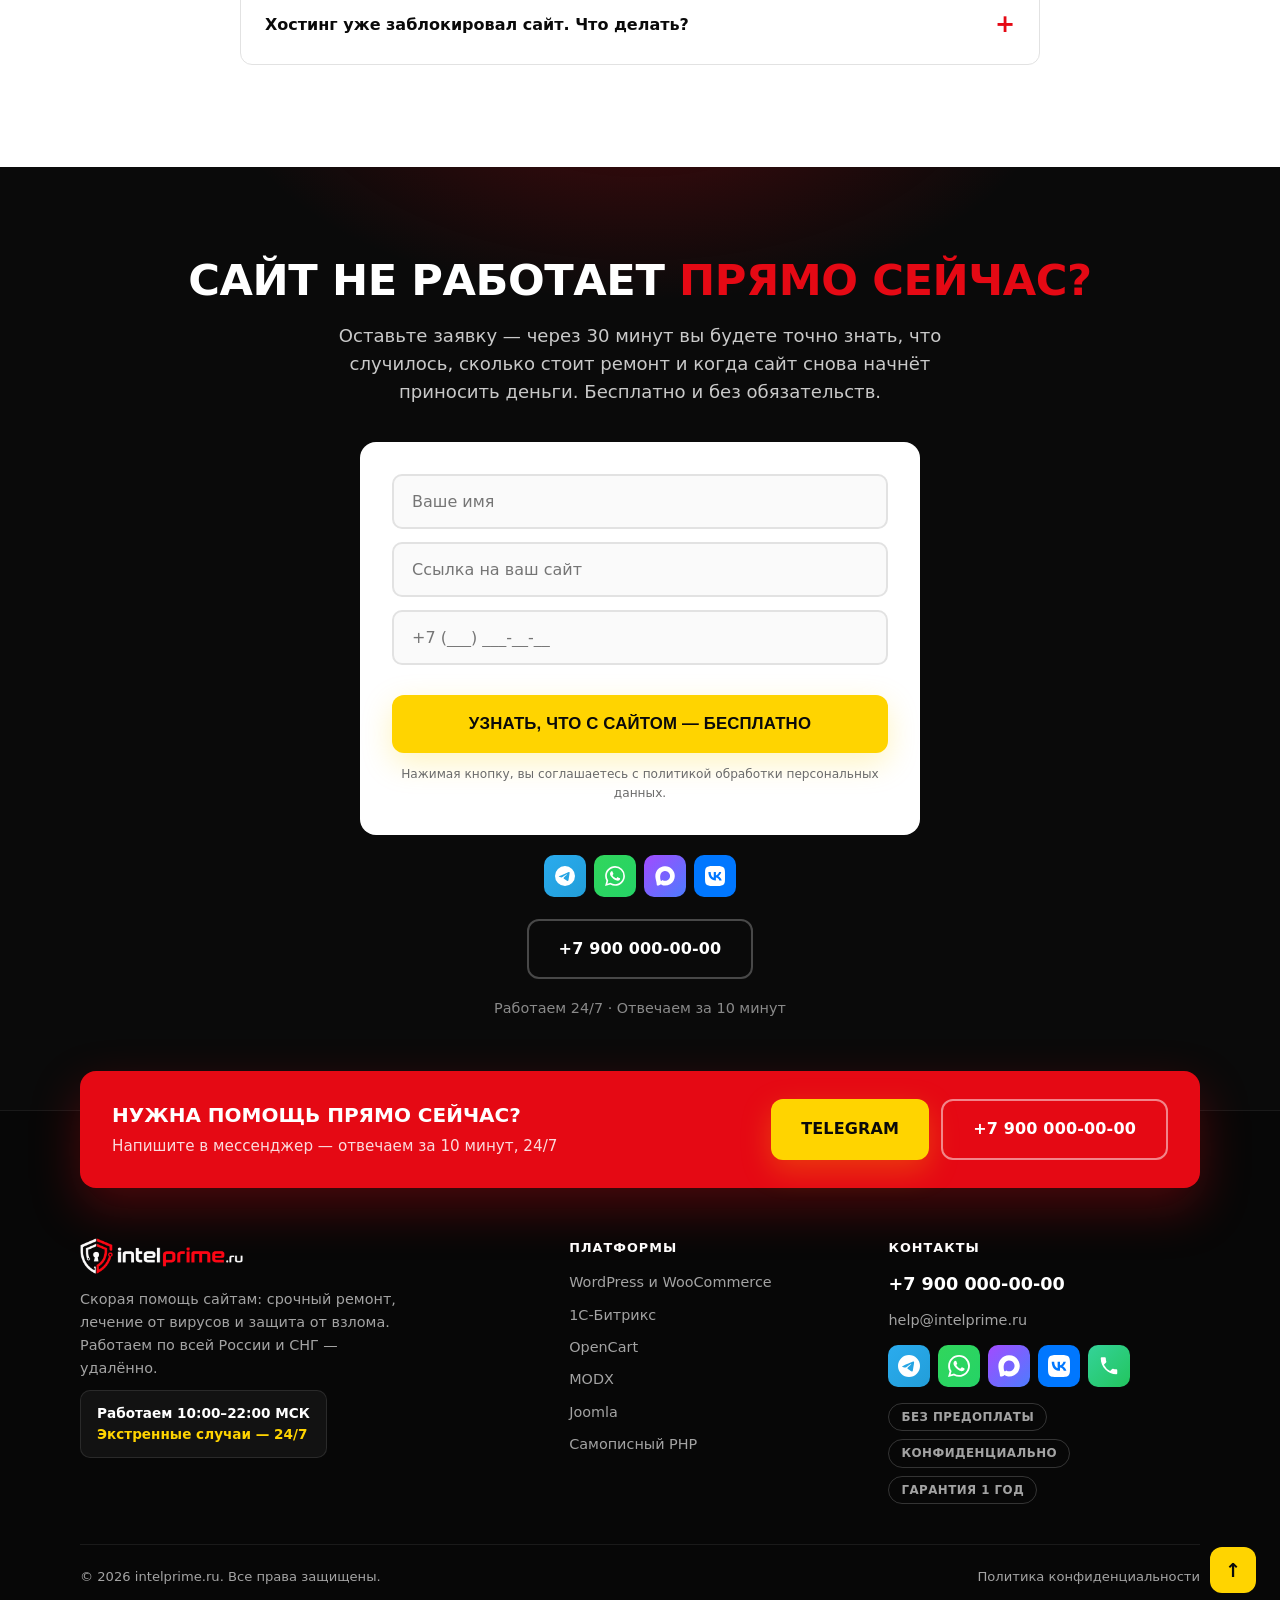
==== commit c91928c7: "SEO: switch domain to intelprime.ru in canonical, sitemap, robots, llms.txt, schema.org, emails" ====
--- a/bitrix.html
+++ b/bitrix.html
@@ -9,7 +9,7 @@
 <meta name="description" content="Сайт на 1С-Битрикс взломан или не работает? Удалим вирусы и вернём сайт за 24 часа. Цена от 14 900 ₽, без предоплаты, гарантия 1 год. Бесплатная диагностика за 30 минут, работаем 24/7 по всей России.">
 <meta name="keywords" content="лечение сайта битрикс от вирусов, взломали сайт 1с-битрикс, вирус на битрикс, восстановление сайта битрикс">
 <meta name="robots" content="index, follow">
-<link rel="canonical" href="https://siterescue24.ru/bitrix.html">
+<link rel="canonical" href="https://intelprime.ru/bitrix.html">
 <link rel="icon" type="image/png" href="assets/favicon.png">
 <link rel="apple-touch-icon" href="assets/favicon.png">
 <meta property="og:type" content="website">
@@ -17,16 +17,16 @@
 <meta property="og:locale" content="ru_RU">
 <meta property="og:title" content="Срочный ремонт и лечение сайта на 1С-Битрикс за 24 часа — без предоплаты | intelprime.ru">
 <meta property="og:description" content="Сайт на 1С-Битрикс взломан или не работает? Удалим вирусы и вернём сайт за 24 часа. Цена от 14 900 ₽, без предоплаты, гарантия 1 год. Бесплатная диагностика за 30 минут, работаем 24/7 по всей России.">
-<meta property="og:url" content="https://siterescue24.ru/bitrix.html">
-<meta property="og:image" content="https://siterescue24.ru/assets/logo.png">
+<meta property="og:url" content="https://intelprime.ru/bitrix.html">
+<meta property="og:image" content="https://intelprime.ru/assets/logo.png">
 <meta name="twitter:card" content="summary">
-<meta name="twitter:image" content="https://siterescue24.ru/assets/logo.png">
+<meta name="twitter:image" content="https://intelprime.ru/assets/logo.png">
 <meta name="twitter:title" content="Срочный ремонт и лечение сайта на 1С-Битрикс за 24 часа — без предоплаты | intelprime.ru">
 <meta name="twitter:description" content="Сайт на 1С-Битрикс взломан или не работает? Удалим вирусы и вернём сайт за 24 часа. Цена от 14 900 ₽, без предоплаты, гарантия 1 год. Бесплатная диагностика за 30 минут, работаем 24/7 по всей России.">
 <link rel="preconnect" href="https://fonts.googleapis.com">
 <link href="https://fonts.googleapis.com/css2?family=Inter:wght@400;600;700;800;900&display=swap" rel="stylesheet">
 <link rel="stylesheet" href="assets/style.css">
-<script type="application/ld+json">{"@context": "https://schema.org", "@graph": [{"@type": "ProfessionalService", "@id": "https://siterescue24.ru/#org", "name": "intelprime.ru", "alternateName": "Скорая помощь сайтам intelprime.ru", "url": "https://siterescue24.ru/", "logo": "https://siterescue24.ru/assets/logo.png", "image": "https://siterescue24.ru/assets/logo.png", "telephone": "+79000000000", "email": "help@siterescue24.ru", "description": "Срочное лечение сайтов от вирусов и восстановление после взлома за 24 часа. Без предоплаты, гарантия 1 год.", "areaServed": {"@type": "Country", "name": "Россия"}, "availableLanguage": ["ru"], "priceRange": "6900-30000 RUB", "currenciesAccepted": "RUB", "openingHours": "Mo-Su 00:00-24:00", "sameAs": ["https://t.me/your_tg", "https://wa.me/79000000000", "https://max.ru/your_max", "https://vk.com/your_vk"], "knowsAbout": ["лечение сайта от вирусов", "восстановление сайта после взлома", "WordPress", "WooCommerce", "1С-Битрикс", "OpenCart", "MODX", "Joomla", "аудит безопасности PHP-сайтов"], "contactPoint": [{"@type": "ContactPoint", "telephone": "+79000000000", "email": "help@siterescue24.ru", "contactType": "customer support", "availableLanguage": ["ru"], "hoursAvailable": {"@type": "OpeningHoursSpecification", "dayOfWeek": ["Monday", "Tuesday", "Wednesday", "Thursday", "Friday", "Saturday", "Sunday"], "opens": "00:00", "closes": "23:59"}}], "hasOfferCatalog": {"@type": "OfferCatalog", "name": "Ремонт и защита сайтов", "itemListElement": [{"@type": "Offer", "itemOffered": {"@type": "Service", "name": "Лечение и восстановление сайта на WordPress и WooCommerce"}, "price": "6900", "priceCurrency": "RUB", "url": "https://siterescue24.ru/wordpress.html"}, {"@type": "Offer", "itemOffered": {"@type": "Service", "name": "Лечение и восстановление сайта на 1С-Битрикс"}, "price": "14900", "priceCurrency": "RUB", "url": "https://siterescue24.ru/bitrix.html"}, {"@type": "Offer", "itemOffered": {"@type": "Service", "name": "Лечение и восстановление сайта на OpenCart"}, "price": "9900", "priceCurrency": "RUB", "url": "https://siterescue24.ru/opencart.html"}, {"@type": "Offer", "itemOffered": {"@type": "Service", "name": "Лечение и восстановление сайта на MODX"}, "price": "9900", "priceCurrency": "RUB", "url": "https://siterescue24.ru/modx.html"}, {"@type": "Offer", "itemOffered": {"@type": "Service", "name": "Лечение и восстановление сайта на Joomla"}, "price": "7900", "priceCurrency": "RUB", "url": "https://siterescue24.ru/joomla.html"}, {"@type": "Offer", "itemOffered": {"@type": "Service", "name": "Лечение и восстановление сайта на Самописные PHP-проекты"}, "price": "12900", "priceCurrency": "RUB", "url": "https://siterescue24.ru/php.html"}]}}, {"@type": "WebSite", "@id": "https://siterescue24.ru/#website", "url": "https://siterescue24.ru/", "name": "intelprime.ru", "inLanguage": "ru-RU", "publisher": {"@id": "https://siterescue24.ru/#org"}}, {"@type": "WebPage", "@id": "https://siterescue24.ru/bitrix.html#webpage", "url": "https://siterescue24.ru/bitrix.html", "name": "Срочный ремонт и лечение сайта на 1С-Битрикс за 24 часа — без предоплаты | intelprime.ru", "description": "Сайт на 1С-Битрикс взломан или не работает? Удалим вирусы и вернём сайт за 24 часа. Цена от 14 900 ₽, без предоплаты, гарантия 1 год. Бесплатная диагностика за 30 минут, работаем 24/7 по всей России.", "inLanguage": "ru-RU", "isPartOf": {"@id": "https://siterescue24.ru/#website"}, "about": {"@id": "https://siterescue24.ru/#org"}, "dateModified": "2026-08-24", "speakable": {"@type": "SpeakableSpecification", "cssSelector": ["h1", ".facts"]}}, {"@type": "Service", "name": "Лечение и восстановление сайта на 1С-Битрикс", "provider": {"@type": "ProfessionalService", "name": "intelprime.ru", "url": "https://siterescue24.ru/"}, "areaServed": "RU", "offers": {"@type": "Offer", "price": "14900", "priceCurrency": "RUB"}}, {"@type": "BreadcrumbList", "itemListElement": [{"@type": "ListItem", "position": 1, "name": "Главная", "item": "https://siterescue24.ru/"}, {"@type": "ListItem", "position": 2, "name": "1С-Битрикс", "item": "https://siterescue24.ru/bitrix.html"}]}, {"@type": "FAQPage", "mainEntity": [{"@type": "Question", "name": "А если вы не сможете починить?", "acceptedAnswer": {"@type": "Answer", "text": "Тогда вы не платите ничего. Предоплаты нет: сначала бесплатная диагностика и точная цена, оплата — после того, как вы проверили работающий сайт."}}, {"@type": "Question", "name": "У меня нет резервной копии. Это конец?", "acceptedAnswer": {"@type": "Answer", "text": "Нет. Восстанавливаем и без бэкапа: пересобираем сайт из чистых дистрибутивов и переносим ваш контент и базу."}}, {"@type": "Question", "name": "Взлом повторится?", "acceptedAnswer": {"@type": "Answer", "text": "Мы закрываем причину взлома, а не только следы. Если в течение года сайт взломают тем же способом — чиним бесплатно."}}, {"@type": "Question", "name": "Как быстро вы начнёте?", "acceptedAnswer": {"@type": "Answer", "text": "Отвечаем в течение 10 минут, работаем 24/7. Большинство сайтов возвращаем к жизни за 4–12 часов, максимум — сутки."}}]}]}</script>
+<script type="application/ld+json">{"@context": "https://schema.org", "@graph": [{"@type": "ProfessionalService", "@id": "https://intelprime.ru/#org", "name": "intelprime.ru", "alternateName": "Скорая помощь сайтам intelprime.ru", "url": "https://intelprime.ru/", "logo": "https://intelprime.ru/assets/logo.png", "image": "https://intelprime.ru/assets/logo.png", "telephone": "+79000000000", "email": "help@intelprime.ru", "description": "Срочное лечение сайтов от вирусов и восстановление после взлома за 24 часа. Без предоплаты, гарантия 1 год.", "areaServed": {"@type": "Country", "name": "Россия"}, "availableLanguage": ["ru"], "priceRange": "6900-30000 RUB", "currenciesAccepted": "RUB", "openingHours": "Mo-Su 00:00-24:00", "sameAs": ["https://t.me/your_tg", "https://wa.me/79000000000", "https://max.ru/your_max", "https://vk.com/your_vk"], "knowsAbout": ["лечение сайта от вирусов", "восстановление сайта после взлома", "WordPress", "WooCommerce", "1С-Битрикс", "OpenCart", "MODX", "Joomla", "аудит безопасности PHP-сайтов"], "contactPoint": [{"@type": "ContactPoint", "telephone": "+79000000000", "email": "help@intelprime.ru", "contactType": "customer support", "availableLanguage": ["ru"], "hoursAvailable": {"@type": "OpeningHoursSpecification", "dayOfWeek": ["Monday", "Tuesday", "Wednesday", "Thursday", "Friday", "Saturday", "Sunday"], "opens": "00:00", "closes": "23:59"}}], "hasOfferCatalog": {"@type": "OfferCatalog", "name": "Ремонт и защита сайтов", "itemListElement": [{"@type": "Offer", "itemOffered": {"@type": "Service", "name": "Лечение и восстановление сайта на WordPress и WooCommerce"}, "price": "6900", "priceCurrency": "RUB", "url": "https://intelprime.ru/wordpress.html"}, {"@type": "Offer", "itemOffered": {"@type": "Service", "name": "Лечение и восстановление сайта на 1С-Битрикс"}, "price": "14900", "priceCurrency": "RUB", "url": "https://intelprime.ru/bitrix.html"}, {"@type": "Offer", "itemOffered": {"@type": "Service", "name": "Лечение и восстановление сайта на OpenCart"}, "price": "9900", "priceCurrency": "RUB", "url": "https://intelprime.ru/opencart.html"}, {"@type": "Offer", "itemOffered": {"@type": "Service", "name": "Лечение и восстановление сайта на MODX"}, "price": "9900", "priceCurrency": "RUB", "url": "https://intelprime.ru/modx.html"}, {"@type": "Offer", "itemOffered": {"@type": "Service", "name": "Лечение и восстановление сайта на Joomla"}, "price": "7900", "priceCurrency": "RUB", "url": "https://intelprime.ru/joomla.html"}, {"@type": "Offer", "itemOffered": {"@type": "Service", "name": "Лечение и восстановление сайта на Самописные PHP-проекты"}, "price": "12900", "priceCurrency": "RUB", "url": "https://intelprime.ru/php.html"}]}}, {"@type": "WebSite", "@id": "https://intelprime.ru/#website", "url": "https://intelprime.ru/", "name": "intelprime.ru", "inLanguage": "ru-RU", "publisher": {"@id": "https://intelprime.ru/#org"}}, {"@type": "WebPage", "@id": "https://intelprime.ru/bitrix.html#webpage", "url": "https://intelprime.ru/bitrix.html", "name": "Срочный ремонт и лечение сайта на 1С-Битрикс за 24 часа — без предоплаты | intelprime.ru", "description": "Сайт на 1С-Битрикс взломан или не работает? Удалим вирусы и вернём сайт за 24 часа. Цена от 14 900 ₽, без предоплаты, гарантия 1 год. Бесплатная диагностика за 30 минут, работаем 24/7 по всей России.", "inLanguage": "ru-RU", "isPartOf": {"@id": "https://intelprime.ru/#website"}, "about": {"@id": "https://intelprime.ru/#org"}, "dateModified": "2026-08-25", "speakable": {"@type": "SpeakableSpecification", "cssSelector": ["h1", ".facts"]}}, {"@type": "Service", "name": "Лечение и восстановление сайта на 1С-Битрикс", "provider": {"@type": "ProfessionalService", "name": "intelprime.ru", "url": "https://intelprime.ru/"}, "areaServed": "RU", "offers": {"@type": "Offer", "price": "14900", "priceCurrency": "RUB"}}, {"@type": "BreadcrumbList", "itemListElement": [{"@type": "ListItem", "position": 1, "name": "Главная", "item": "https://intelprime.ru/"}, {"@type": "ListItem", "position": 2, "name": "1С-Битрикс", "item": "https://intelprime.ru/bitrix.html"}]}, {"@type": "FAQPage", "mainEntity": [{"@type": "Question", "name": "А если вы не сможете починить?", "acceptedAnswer": {"@type": "Answer", "text": "Тогда вы не платите ничего. Предоплаты нет: сначала бесплатная диагностика и точная цена, оплата — после того, как вы проверили работающий сайт."}}, {"@type": "Question", "name": "У меня нет резервной копии. Это конец?", "acceptedAnswer": {"@type": "Answer", "text": "Нет. Восстанавливаем и без бэкапа: пересобираем сайт из чистых дистрибутивов и переносим ваш контент и базу."}}, {"@type": "Question", "name": "Взлом повторится?", "acceptedAnswer": {"@type": "Answer", "text": "Мы закрываем причину взлома, а не только следы. Если в течение года сайт взломают тем же способом — чиним бесплатно."}}, {"@type": "Question", "name": "Как быстро вы начнёте?", "acceptedAnswer": {"@type": "Answer", "text": "Отвечаем в течение 10 минут, работаем 24/7. Большинство сайтов возвращаем к жизни за 4–12 часов, максимум — сутки."}}]}]}</script>
 </head>
 <body>
 <header>
@@ -113,7 +113,7 @@
         <a class="btn btn-cta facts-btn" href="index.html#cms">Узнать точную цену — 0 ₽</a>
         <div class="facts-contacts">
           <a href="tel:+79000000000"><svg class="icn" aria-hidden="true" role="img" viewBox="0 0 24 24" xmlns="http://www.w3.org/2000/svg"><title>Телефон</title><path d="M6.62 10.79a15.05 15.05 0 0 0 6.59 6.59l2.2-2.2a1 1 0 0 1 1.02-.24c1.12.37 2.33.57 3.57.57a1 1 0 0 1 1 1V20a1 1 0 0 1-1 1C10.85 21 3 13.15 3 3.5a1 1 0 0 1 1-1H7.5a1 1 0 0 1 1 1c0 1.24.2 2.45.57 3.57a1 1 0 0 1-.25 1.02l-2.2 2.2z"/></svg>+7 900 000-00-00</a>
-          <a href="mailto:help@siterescue24.ru"><svg class="icn" aria-hidden="true" role="img" viewBox="0 0 24 24" xmlns="http://www.w3.org/2000/svg"><title>Email</title><path d="M20 4H4a2 2 0 0 0-2 2v12a2 2 0 0 0 2 2h16a2 2 0 0 0 2-2V6a2 2 0 0 0-2-2zm0 2v.51l-8 5.33-8-5.33V6h16zM4 18V8.92l7.45 4.96a1 1 0 0 0 1.1 0L20 8.92V18H4z"/></svg>help@siterescue24.ru</a>
+          <a href="mailto:help@intelprime.ru"><svg class="icn" aria-hidden="true" role="img" viewBox="0 0 24 24" xmlns="http://www.w3.org/2000/svg"><title>Email</title><path d="M20 4H4a2 2 0 0 0-2 2v12a2 2 0 0 0 2 2h16a2 2 0 0 0 2-2V6a2 2 0 0 0-2-2zm0 2v.51l-8 5.33-8-5.33V6h16zM4 18V8.92l7.45 4.96a1 1 0 0 0 1.1 0L20 8.92V18H4z"/></svg>help@intelprime.ru</a>
         </div>
         <div class="socials facts-socials">
       <a class="soc-tg" href="https://t.me/your_tg" aria-label="Telegram" title="Telegram"><svg class="icn" aria-hidden="true" role="img" viewBox="0 0 24 24" xmlns="http://www.w3.org/2000/svg"><title>Telegram</title><path d="M11.944 0A12 12 0 0 0 0 12a12 12 0 0 0 12 12 12 12 0 0 0 12-12A12 12 0 0 0 12 0a12 12 0 0 0-.056 0zm4.962 7.224c.1-.002.321.023.465.14a.506.506 0 0 1 .171.325c.016.093.036.306.02.472-.18 1.898-.962 6.502-1.36 8.627-.168.9-.499 1.201-.82 1.23-.696.065-1.225-.46-1.9-.902-1.056-.693-1.653-1.124-2.678-1.8-1.185-.78-.417-1.21.258-1.91.177-.184 3.247-2.977 3.307-3.23.007-.032.014-.15-.056-.212s-.174-.041-.249-.024c-.106.024-1.793 1.14-5.061 3.345-.48.33-.913.49-1.302.48-.428-.008-1.252-.241-1.865-.44-.752-.245-1.349-.374-1.297-.789.027-.216.325-.437.893-.663 3.498-1.524 5.83-2.529 6.998-3.014 3.332-1.386 4.025-1.627 4.476-1.635z"/></svg></a>
@@ -367,7 +367,7 @@
       <div class="footer-col">
         <b>Контакты</b>
         <a href="tel:+79000000000" class="footer-phone">+7 900 000-00-00</a>
-        <a href="mailto:help@siterescue24.ru">help@siterescue24.ru</a>
+        <a href="mailto:help@intelprime.ru">help@intelprime.ru</a>
         <div class="socials footer-socials">
       <a class="soc-tg" href="https://t.me/your_tg" aria-label="Telegram" title="Telegram"><svg class="icn" aria-hidden="true" role="img" viewBox="0 0 24 24" xmlns="http://www.w3.org/2000/svg"><title>Telegram</title><path d="M11.944 0A12 12 0 0 0 0 12a12 12 0 0 0 12 12 12 12 0 0 0 12-12A12 12 0 0 0 12 0a12 12 0 0 0-.056 0zm4.962 7.224c.1-.002.321.023.465.14a.506.506 0 0 1 .171.325c.016.093.036.306.02.472-.18 1.898-.962 6.502-1.36 8.627-.168.9-.499 1.201-.82 1.23-.696.065-1.225-.46-1.9-.902-1.056-.693-1.653-1.124-2.678-1.8-1.185-.78-.417-1.21.258-1.91.177-.184 3.247-2.977 3.307-3.23.007-.032.014-.15-.056-.212s-.174-.041-.249-.024c-.106.024-1.793 1.14-5.061 3.345-.48.33-.913.49-1.302.48-.428-.008-1.252-.241-1.865-.44-.752-.245-1.349-.374-1.297-.789.027-.216.325-.437.893-.663 3.498-1.524 5.83-2.529 6.998-3.014 3.332-1.386 4.025-1.627 4.476-1.635z"/></svg></a>
       <a class="soc-wa" href="https://wa.me/79000000000" aria-label="WhatsApp" title="WhatsApp"><svg class="icn" aria-hidden="true" role="img" viewBox="0 0 24 24" xmlns="http://www.w3.org/2000/svg"><title>WhatsApp</title><path d="M17.472 14.382c-.297-.149-1.758-.867-2.03-.967-.273-.099-.471-.148-.67.15-.197.297-.767.966-.94 1.164-.173.199-.347.223-.644.075-.297-.15-1.255-.463-2.39-1.475-.883-.788-1.48-1.761-1.653-2.059-.173-.297-.018-.458.13-.606.134-.133.298-.347.446-.52.149-.174.198-.298.298-.497.099-.198.05-.371-.025-.52-.075-.149-.669-1.612-.916-2.207-.242-.579-.487-.5-.669-.51-.173-.008-.371-.01-.57-.01-.198 0-.52.074-.792.372-.272.297-1.04 1.016-1.04 2.479 0 1.462 1.065 2.875 1.213 3.074.149.198 2.096 3.2 5.077 4.487.709.306 1.262.489 1.694.625.712.227 1.36.195 1.871.118.571-.085 1.758-.719 2.006-1.413.248-.694.248-1.289.173-1.413-.074-.124-.272-.198-.57-.347m-5.421 7.403h-.004a9.87 9.87 0 01-5.031-1.378l-.361-.214-3.741.982.998-3.648-.235-.374a9.86 9.86 0 01-1.51-5.26c.001-5.45 4.436-9.884 9.888-9.884 2.64 0 5.122 1.03 6.988 2.898a9.825 9.825 0 012.893 6.994c-.003 5.45-4.437 9.884-9.885 9.884m8.413-18.297A11.815 11.815 0 0012.05 0C5.495 0 .16 5.335.157 11.892c0 2.096.547 4.142 1.588 5.945L.057 24l6.305-1.654a11.882 11.882 0 005.683 1.448h.005c6.554 0 11.89-5.335 11.893-11.893a11.821 11.821 0 00-3.48-8.413Z"/></svg></a>
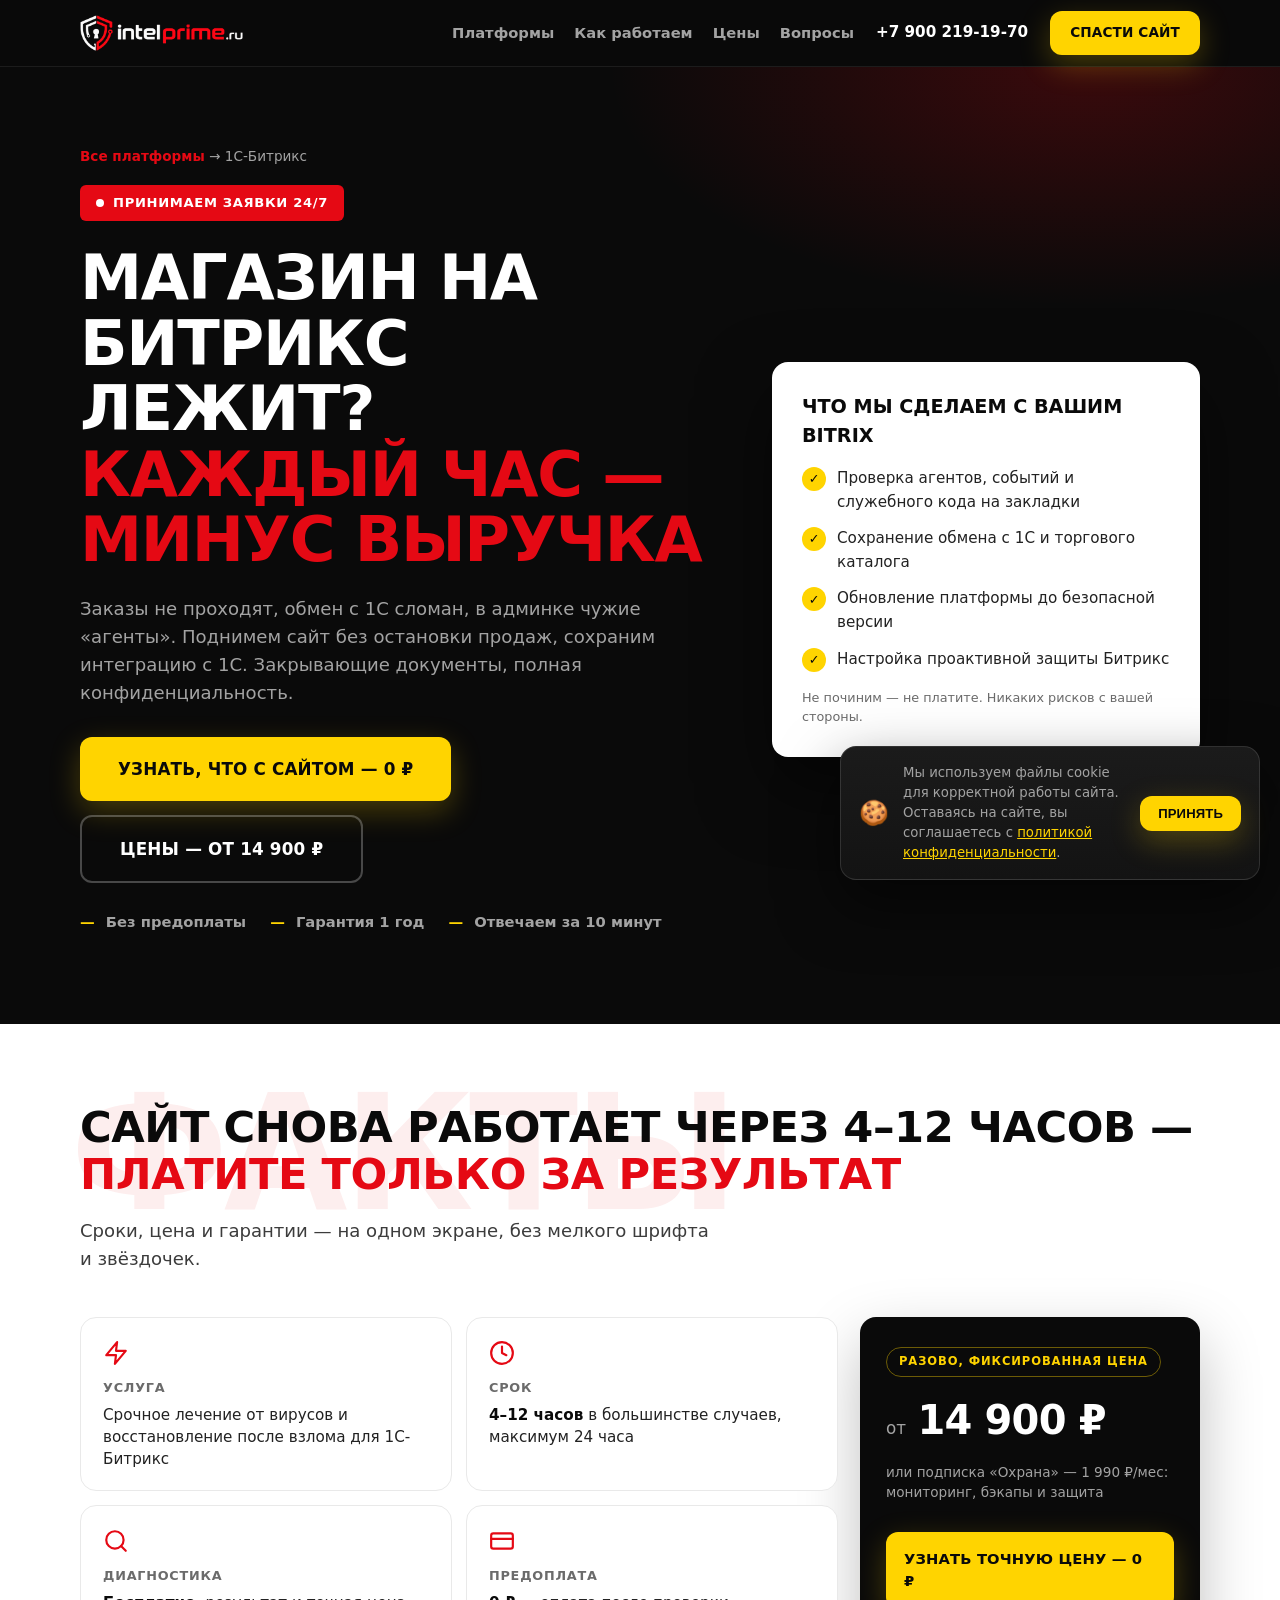
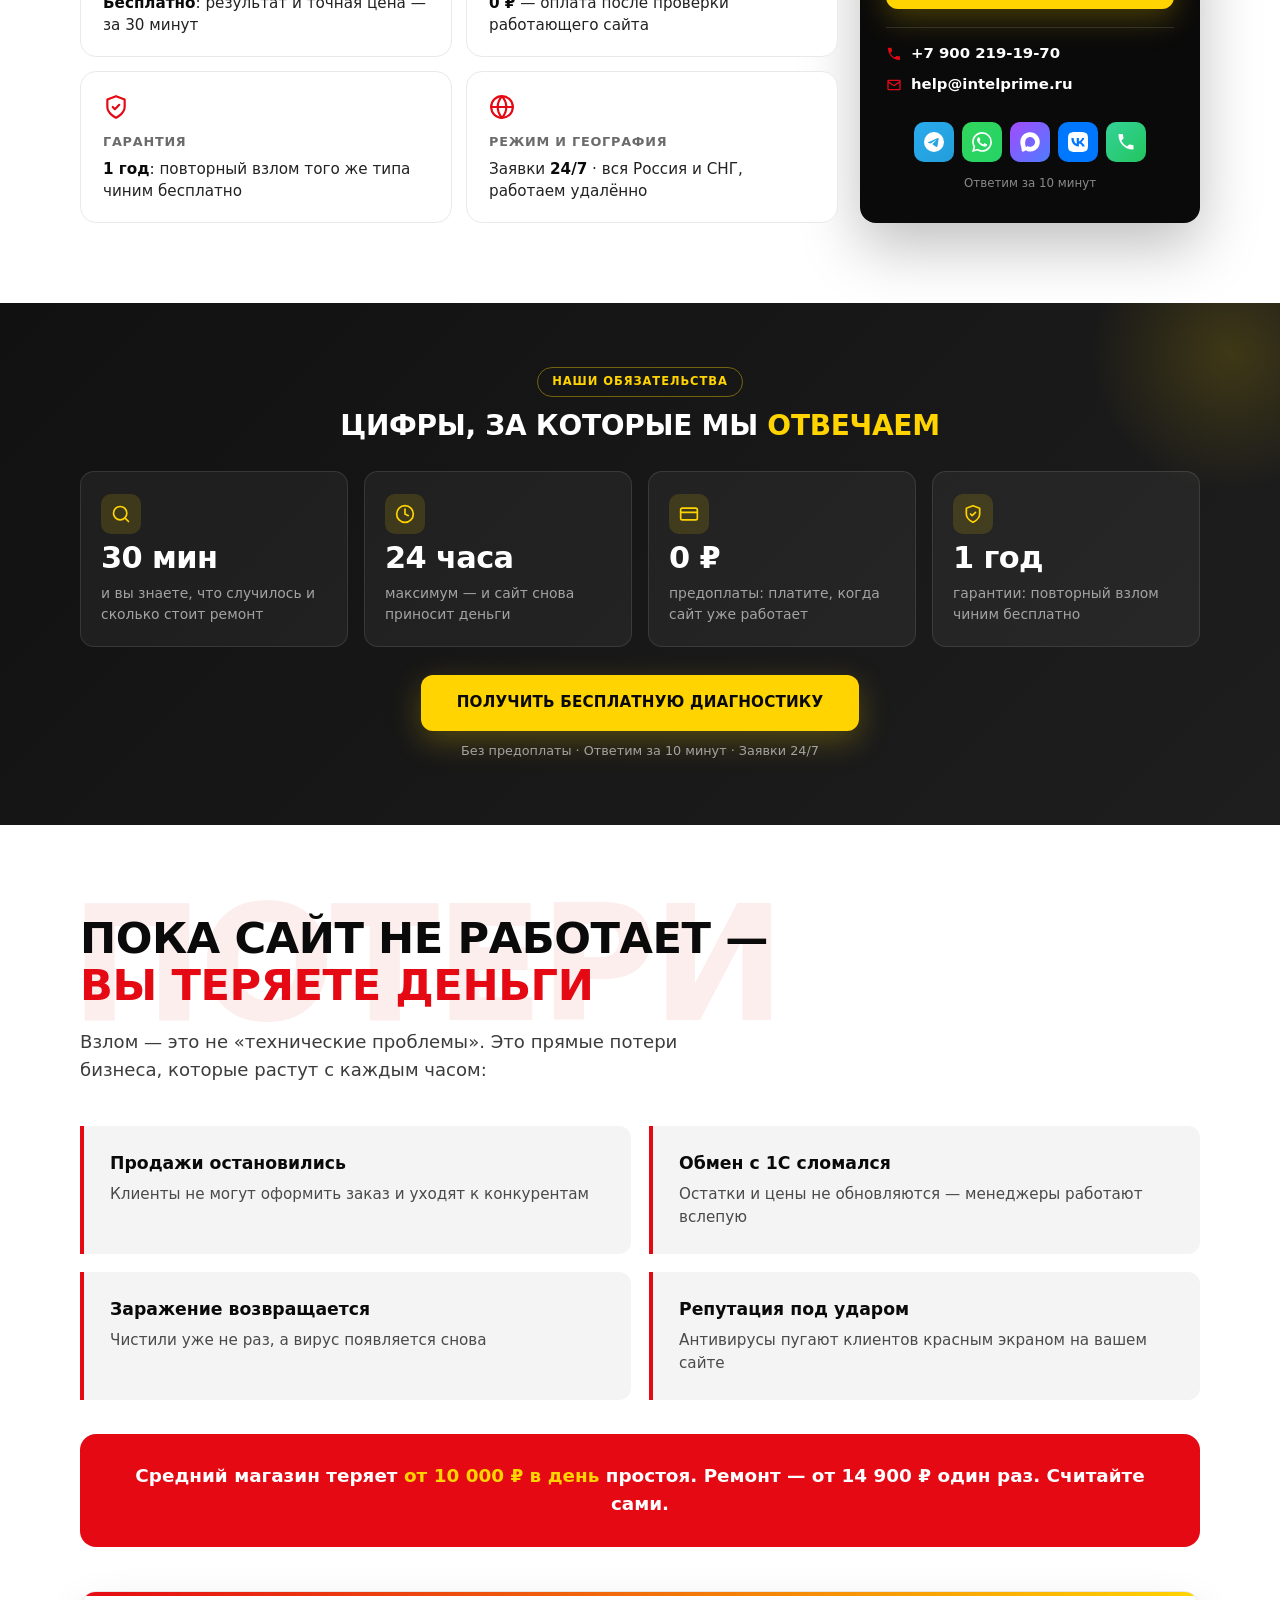
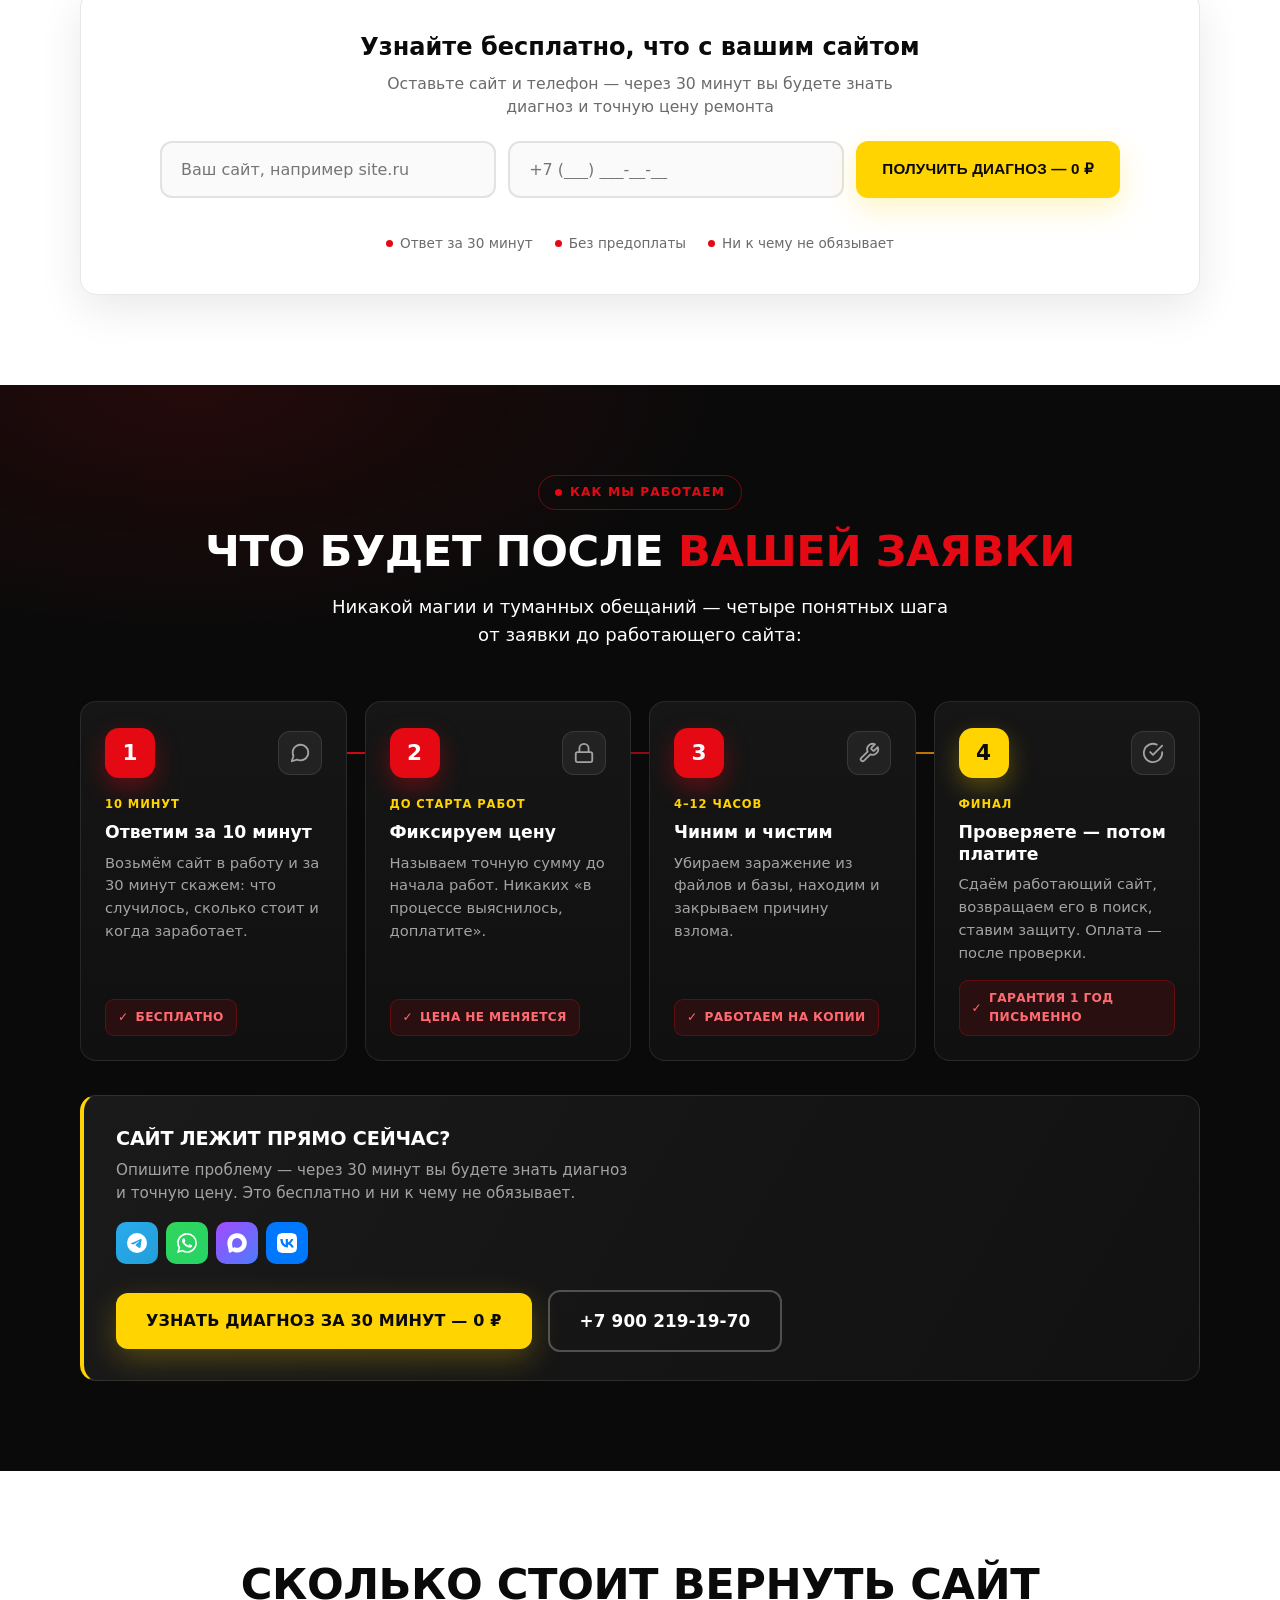
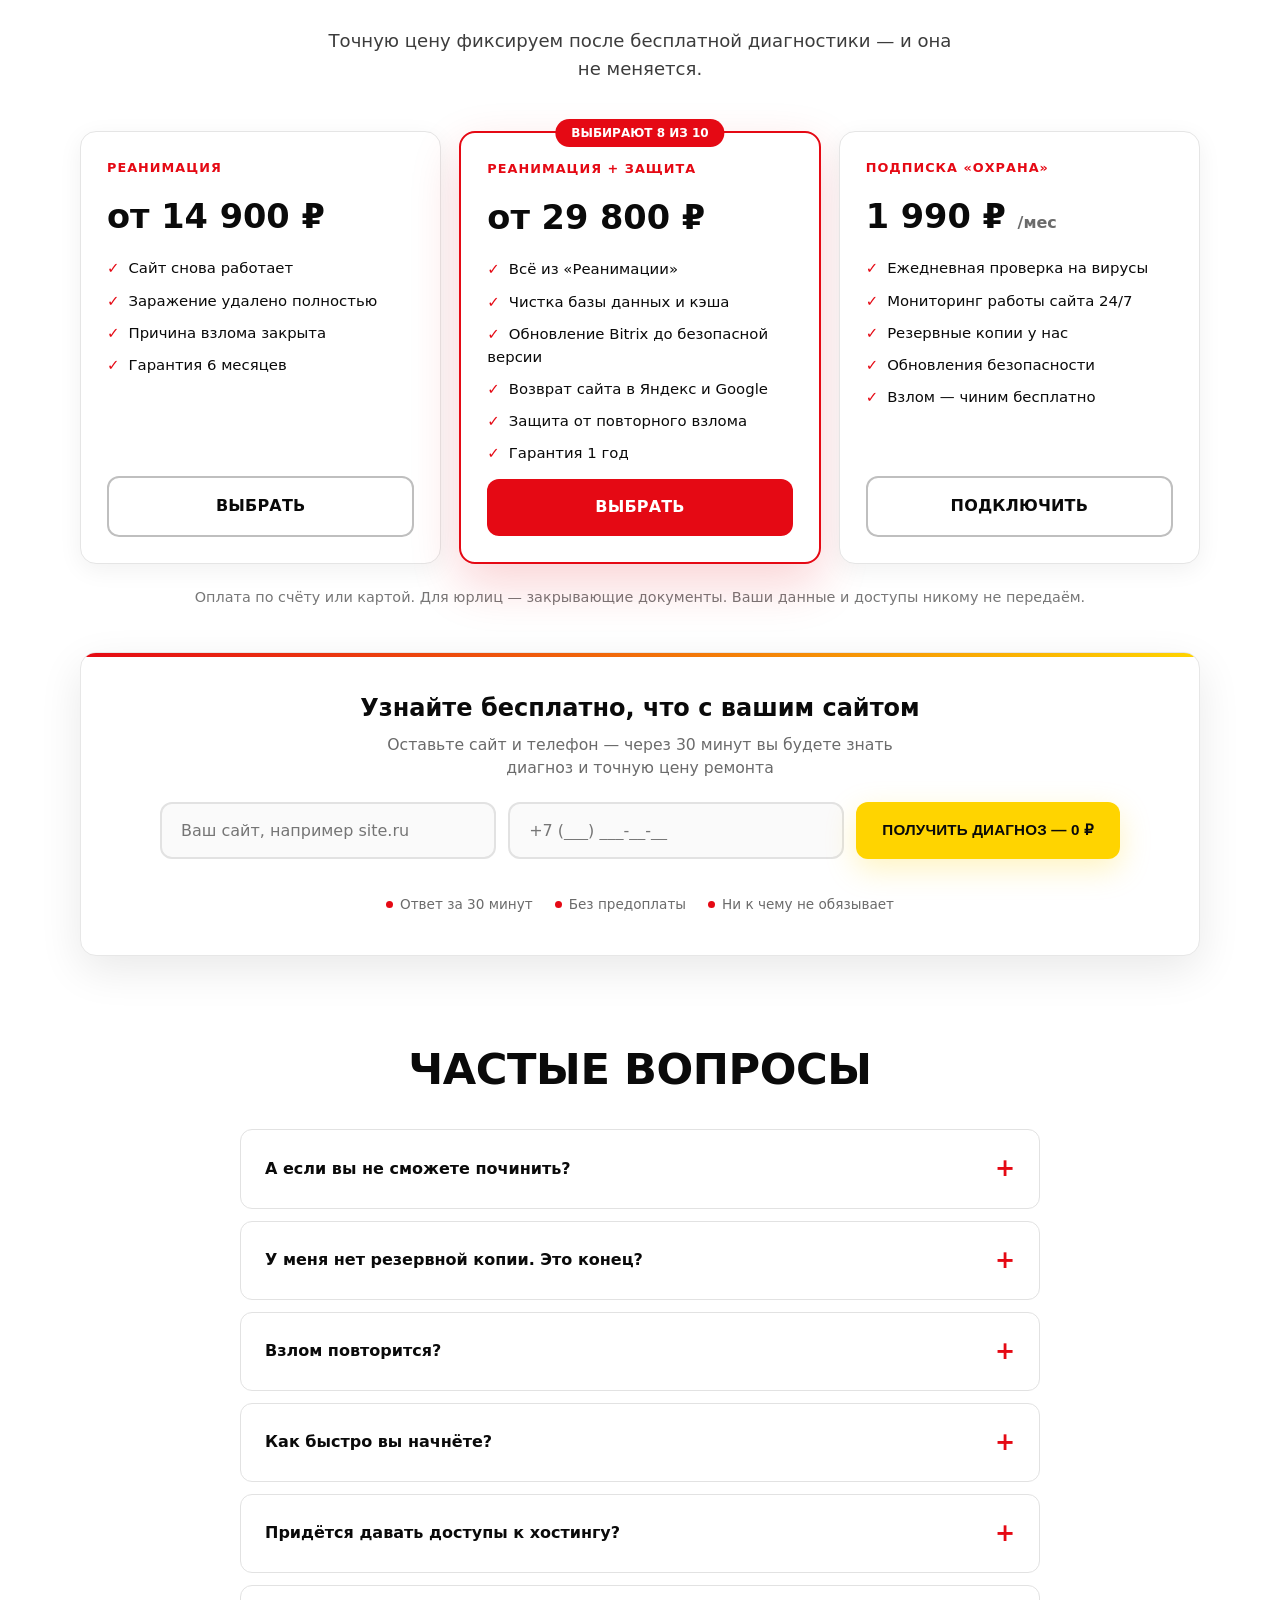
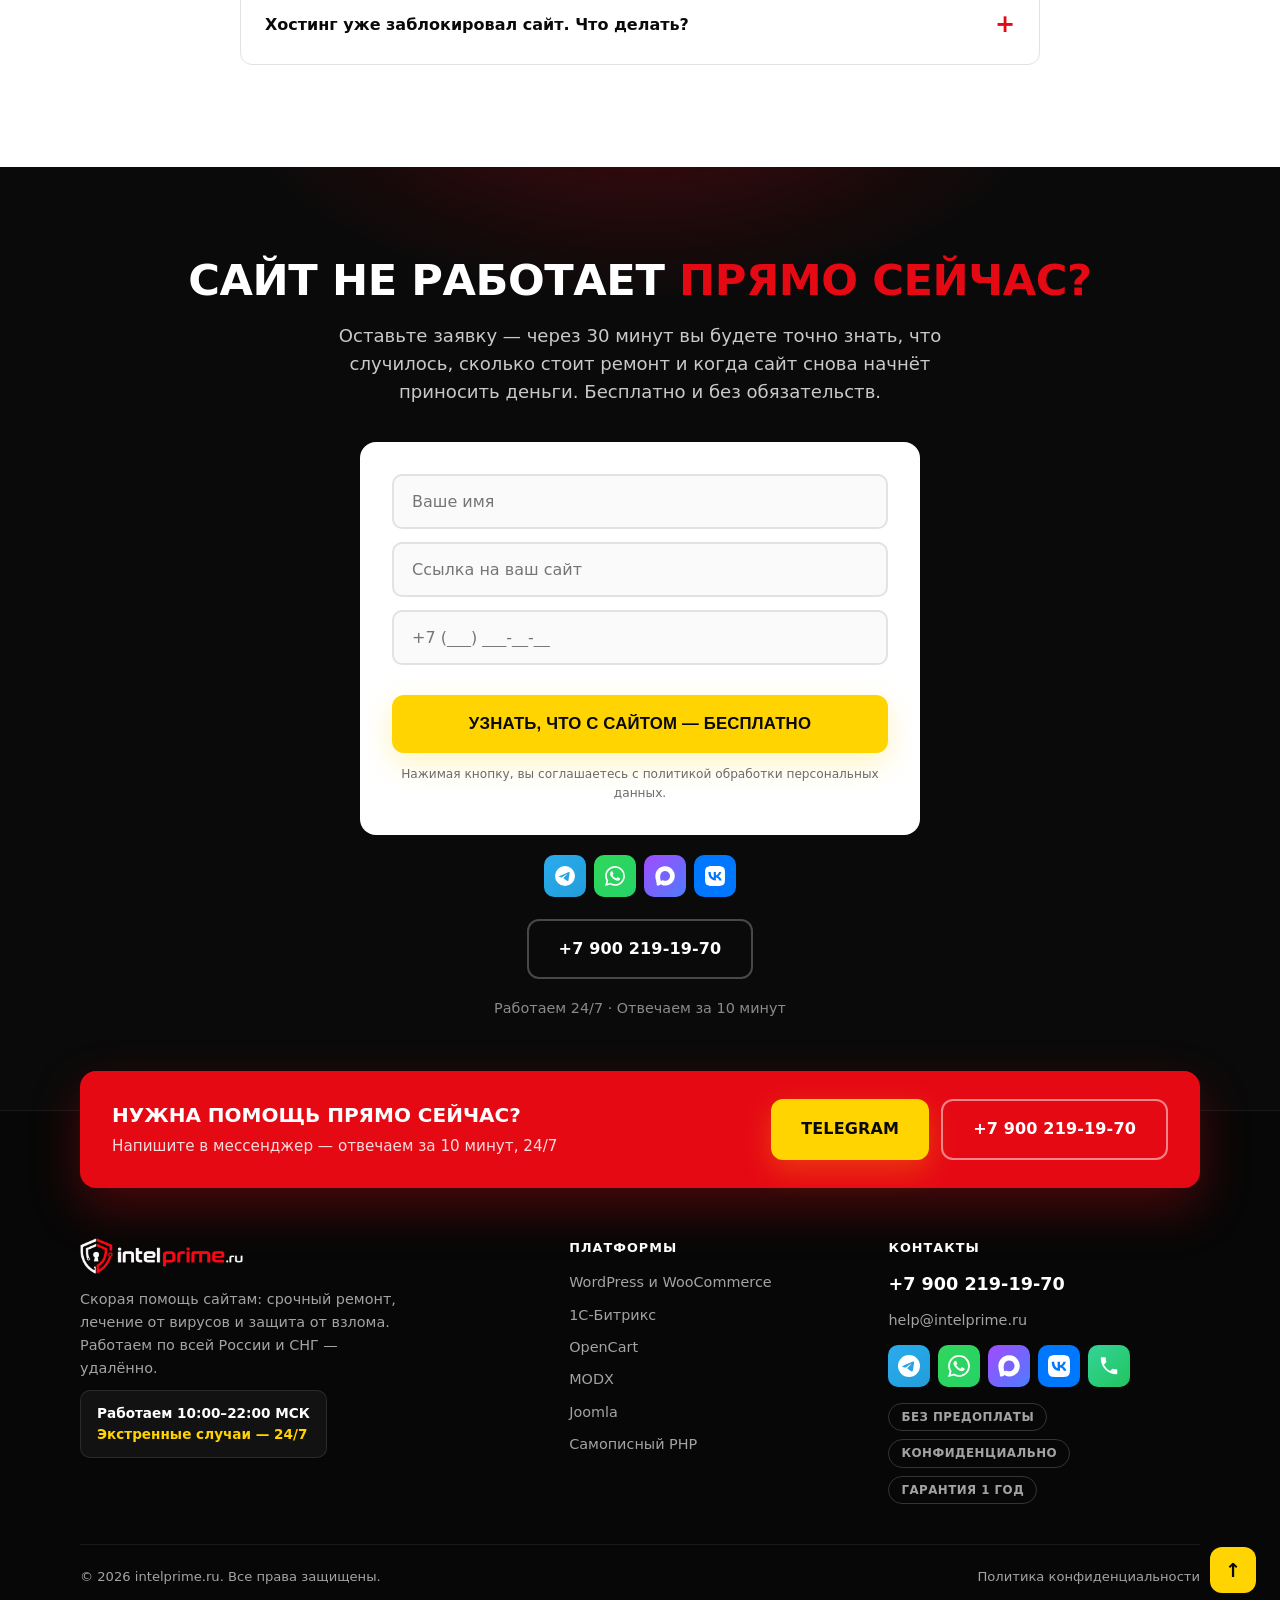
==== commit 9abe1157: "Replace placeholder contacts with real phone, Telegram, WhatsApp, VK, MAX" ====
--- a/bitrix.html
+++ b/bitrix.html
@@ -26,7 +26,7 @@
 <link rel="preconnect" href="https://fonts.googleapis.com">
 <link href="https://fonts.googleapis.com/css2?family=Inter:wght@400;600;700;800;900&display=swap" rel="stylesheet">
 <link rel="stylesheet" href="assets/style.css">
-<script type="application/ld+json">{"@context": "https://schema.org", "@graph": [{"@type": "ProfessionalService", "@id": "https://intelprime.ru/#org", "name": "intelprime.ru", "alternateName": "Скорая помощь сайтам intelprime.ru", "url": "https://intelprime.ru/", "logo": "https://intelprime.ru/assets/logo.png", "image": "https://intelprime.ru/assets/logo.png", "telephone": "+79000000000", "email": "help@intelprime.ru", "description": "Срочное лечение сайтов от вирусов и восстановление после взлома за 24 часа. Без предоплаты, гарантия 1 год.", "areaServed": {"@type": "Country", "name": "Россия"}, "availableLanguage": ["ru"], "priceRange": "6900-30000 RUB", "currenciesAccepted": "RUB", "openingHours": "Mo-Su 00:00-24:00", "sameAs": ["https://t.me/your_tg", "https://wa.me/79000000000", "https://max.ru/your_max", "https://vk.com/your_vk"], "knowsAbout": ["лечение сайта от вирусов", "восстановление сайта после взлома", "WordPress", "WooCommerce", "1С-Битрикс", "OpenCart", "MODX", "Joomla", "аудит безопасности PHP-сайтов"], "contactPoint": [{"@type": "ContactPoint", "telephone": "+79000000000", "email": "help@intelprime.ru", "contactType": "customer support", "availableLanguage": ["ru"], "hoursAvailable": {"@type": "OpeningHoursSpecification", "dayOfWeek": ["Monday", "Tuesday", "Wednesday", "Thursday", "Friday", "Saturday", "Sunday"], "opens": "00:00", "closes": "23:59"}}], "hasOfferCatalog": {"@type": "OfferCatalog", "name": "Ремонт и защита сайтов", "itemListElement": [{"@type": "Offer", "itemOffered": {"@type": "Service", "name": "Лечение и восстановление сайта на WordPress и WooCommerce"}, "price": "6900", "priceCurrency": "RUB", "url": "https://intelprime.ru/wordpress.html"}, {"@type": "Offer", "itemOffered": {"@type": "Service", "name": "Лечение и восстановление сайта на 1С-Битрикс"}, "price": "14900", "priceCurrency": "RUB", "url": "https://intelprime.ru/bitrix.html"}, {"@type": "Offer", "itemOffered": {"@type": "Service", "name": "Лечение и восстановление сайта на OpenCart"}, "price": "9900", "priceCurrency": "RUB", "url": "https://intelprime.ru/opencart.html"}, {"@type": "Offer", "itemOffered": {"@type": "Service", "name": "Лечение и восстановление сайта на MODX"}, "price": "9900", "priceCurrency": "RUB", "url": "https://intelprime.ru/modx.html"}, {"@type": "Offer", "itemOffered": {"@type": "Service", "name": "Лечение и восстановление сайта на Joomla"}, "price": "7900", "priceCurrency": "RUB", "url": "https://intelprime.ru/joomla.html"}, {"@type": "Offer", "itemOffered": {"@type": "Service", "name": "Лечение и восстановление сайта на Самописные PHP-проекты"}, "price": "12900", "priceCurrency": "RUB", "url": "https://intelprime.ru/php.html"}]}}, {"@type": "WebSite", "@id": "https://intelprime.ru/#website", "url": "https://intelprime.ru/", "name": "intelprime.ru", "inLanguage": "ru-RU", "publisher": {"@id": "https://intelprime.ru/#org"}}, {"@type": "WebPage", "@id": "https://intelprime.ru/bitrix.html#webpage", "url": "https://intelprime.ru/bitrix.html", "name": "Срочный ремонт и лечение сайта на 1С-Битрикс за 24 часа — без предоплаты | intelprime.ru", "description": "Сайт на 1С-Битрикс взломан или не работает? Удалим вирусы и вернём сайт за 24 часа. Цена от 14 900 ₽, без предоплаты, гарантия 1 год. Бесплатная диагностика за 30 минут, работаем 24/7 по всей России.", "inLanguage": "ru-RU", "isPartOf": {"@id": "https://intelprime.ru/#website"}, "about": {"@id": "https://intelprime.ru/#org"}, "dateModified": "2026-08-25", "speakable": {"@type": "SpeakableSpecification", "cssSelector": ["h1", ".facts"]}}, {"@type": "Service", "name": "Лечение и восстановление сайта на 1С-Битрикс", "provider": {"@type": "ProfessionalService", "name": "intelprime.ru", "url": "https://intelprime.ru/"}, "areaServed": "RU", "offers": {"@type": "Offer", "price": "14900", "priceCurrency": "RUB"}}, {"@type": "BreadcrumbList", "itemListElement": [{"@type": "ListItem", "position": 1, "name": "Главная", "item": "https://intelprime.ru/"}, {"@type": "ListItem", "position": 2, "name": "1С-Битрикс", "item": "https://intelprime.ru/bitrix.html"}]}, {"@type": "FAQPage", "mainEntity": [{"@type": "Question", "name": "А если вы не сможете починить?", "acceptedAnswer": {"@type": "Answer", "text": "Тогда вы не платите ничего. Предоплаты нет: сначала бесплатная диагностика и точная цена, оплата — после того, как вы проверили работающий сайт."}}, {"@type": "Question", "name": "У меня нет резервной копии. Это конец?", "acceptedAnswer": {"@type": "Answer", "text": "Нет. Восстанавливаем и без бэкапа: пересобираем сайт из чистых дистрибутивов и переносим ваш контент и базу."}}, {"@type": "Question", "name": "Взлом повторится?", "acceptedAnswer": {"@type": "Answer", "text": "Мы закрываем причину взлома, а не только следы. Если в течение года сайт взломают тем же способом — чиним бесплатно."}}, {"@type": "Question", "name": "Как быстро вы начнёте?", "acceptedAnswer": {"@type": "Answer", "text": "Отвечаем в течение 10 минут, работаем 24/7. Большинство сайтов возвращаем к жизни за 4–12 часов, максимум — сутки."}}]}]}</script>
+<script type="application/ld+json">{"@context": "https://schema.org", "@graph": [{"@type": "ProfessionalService", "@id": "https://intelprime.ru/#org", "name": "intelprime.ru", "alternateName": "Скорая помощь сайтам intelprime.ru", "url": "https://intelprime.ru/", "logo": "https://intelprime.ru/assets/logo.png", "image": "https://intelprime.ru/assets/logo.png", "telephone": "+79002191970", "email": "help@intelprime.ru", "description": "Срочное лечение сайтов от вирусов и восстановление после взлома за 24 часа. Без предоплаты, гарантия 1 год.", "areaServed": {"@type": "Country", "name": "Россия"}, "availableLanguage": ["ru"], "priceRange": "6900-30000 RUB", "currenciesAccepted": "RUB", "openingHours": "Mo-Su 00:00-24:00", "sameAs": ["https://t.me/intel_prime", "https://wa.me/79082857007", "https://max.ru/+79203312032", "https://vk.com/intel_prime"], "knowsAbout": ["лечение сайта от вирусов", "восстановление сайта после взлома", "WordPress", "WooCommerce", "1С-Битрикс", "OpenCart", "MODX", "Joomla", "аудит безопасности PHP-сайтов"], "contactPoint": [{"@type": "ContactPoint", "telephone": "+79002191970", "email": "help@intelprime.ru", "contactType": "customer support", "availableLanguage": ["ru"], "hoursAvailable": {"@type": "OpeningHoursSpecification", "dayOfWeek": ["Monday", "Tuesday", "Wednesday", "Thursday", "Friday", "Saturday", "Sunday"], "opens": "00:00", "closes": "23:59"}}], "hasOfferCatalog": {"@type": "OfferCatalog", "name": "Ремонт и защита сайтов", "itemListElement": [{"@type": "Offer", "itemOffered": {"@type": "Service", "name": "Лечение и восстановление сайта на WordPress и WooCommerce"}, "price": "6900", "priceCurrency": "RUB", "url": "https://intelprime.ru/wordpress.html"}, {"@type": "Offer", "itemOffered": {"@type": "Service", "name": "Лечение и восстановление сайта на 1С-Битрикс"}, "price": "14900", "priceCurrency": "RUB", "url": "https://intelprime.ru/bitrix.html"}, {"@type": "Offer", "itemOffered": {"@type": "Service", "name": "Лечение и восстановление сайта на OpenCart"}, "price": "9900", "priceCurrency": "RUB", "url": "https://intelprime.ru/opencart.html"}, {"@type": "Offer", "itemOffered": {"@type": "Service", "name": "Лечение и восстановление сайта на MODX"}, "price": "9900", "priceCurrency": "RUB", "url": "https://intelprime.ru/modx.html"}, {"@type": "Offer", "itemOffered": {"@type": "Service", "name": "Лечение и восстановление сайта на Joomla"}, "price": "7900", "priceCurrency": "RUB", "url": "https://intelprime.ru/joomla.html"}, {"@type": "Offer", "itemOffered": {"@type": "Service", "name": "Лечение и восстановление сайта на Самописные PHP-проекты"}, "price": "12900", "priceCurrency": "RUB", "url": "https://intelprime.ru/php.html"}]}}, {"@type": "WebSite", "@id": "https://intelprime.ru/#website", "url": "https://intelprime.ru/", "name": "intelprime.ru", "inLanguage": "ru-RU", "publisher": {"@id": "https://intelprime.ru/#org"}}, {"@type": "WebPage", "@id": "https://intelprime.ru/bitrix.html#webpage", "url": "https://intelprime.ru/bitrix.html", "name": "Срочный ремонт и лечение сайта на 1С-Битрикс за 24 часа — без предоплаты | intelprime.ru", "description": "Сайт на 1С-Битрикс взломан или не работает? Удалим вирусы и вернём сайт за 24 часа. Цена от 14 900 ₽, без предоплаты, гарантия 1 год. Бесплатная диагностика за 30 минут, работаем 24/7 по всей России.", "inLanguage": "ru-RU", "isPartOf": {"@id": "https://intelprime.ru/#website"}, "about": {"@id": "https://intelprime.ru/#org"}, "dateModified": "2026-08-25", "speakable": {"@type": "SpeakableSpecification", "cssSelector": ["h1", ".facts"]}}, {"@type": "Service", "name": "Лечение и восстановление сайта на 1С-Битрикс", "provider": {"@type": "ProfessionalService", "name": "intelprime.ru", "url": "https://intelprime.ru/"}, "areaServed": "RU", "offers": {"@type": "Offer", "price": "14900", "priceCurrency": "RUB"}}, {"@type": "BreadcrumbList", "itemListElement": [{"@type": "ListItem", "position": 1, "name": "Главная", "item": "https://intelprime.ru/"}, {"@type": "ListItem", "position": 2, "name": "1С-Битрикс", "item": "https://intelprime.ru/bitrix.html"}]}, {"@type": "FAQPage", "mainEntity": [{"@type": "Question", "name": "А если вы не сможете починить?", "acceptedAnswer": {"@type": "Answer", "text": "Тогда вы не платите ничего. Предоплаты нет: сначала бесплатная диагностика и точная цена, оплата — после того, как вы проверили работающий сайт."}}, {"@type": "Question", "name": "У меня нет резервной копии. Это конец?", "acceptedAnswer": {"@type": "Answer", "text": "Нет. Восстанавливаем и без бэкапа: пересобираем сайт из чистых дистрибутивов и переносим ваш контент и базу."}}, {"@type": "Question", "name": "Взлом повторится?", "acceptedAnswer": {"@type": "Answer", "text": "Мы закрываем причину взлома, а не только следы. Если в течение года сайт взломают тем же способом — чиним бесплатно."}}, {"@type": "Question", "name": "Как быстро вы начнёте?", "acceptedAnswer": {"@type": "Answer", "text": "Отвечаем в течение 10 минут, работаем 24/7. Большинство сайтов возвращаем к жизни за 4–12 часов, максимум — сутки."}}]}]}</script>
 </head>
 <body>
 <header>
@@ -39,13 +39,13 @@
       <a href="bitrix.html#faq">Вопросы</a>
     </nav>
     <div class="socials nav-socials">
-      <a class="soc-tg" href="https://t.me/your_tg" aria-label="Telegram" title="Telegram"><svg class="icn" aria-hidden="true" role="img" viewBox="0 0 24 24" xmlns="http://www.w3.org/2000/svg"><title>Telegram</title><path d="M11.944 0A12 12 0 0 0 0 12a12 12 0 0 0 12 12 12 12 0 0 0 12-12A12 12 0 0 0 12 0a12 12 0 0 0-.056 0zm4.962 7.224c.1-.002.321.023.465.14a.506.506 0 0 1 .171.325c.016.093.036.306.02.472-.18 1.898-.962 6.502-1.36 8.627-.168.9-.499 1.201-.82 1.23-.696.065-1.225-.46-1.9-.902-1.056-.693-1.653-1.124-2.678-1.8-1.185-.78-.417-1.21.258-1.91.177-.184 3.247-2.977 3.307-3.23.007-.032.014-.15-.056-.212s-.174-.041-.249-.024c-.106.024-1.793 1.14-5.061 3.345-.48.33-.913.49-1.302.48-.428-.008-1.252-.241-1.865-.44-.752-.245-1.349-.374-1.297-.789.027-.216.325-.437.893-.663 3.498-1.524 5.83-2.529 6.998-3.014 3.332-1.386 4.025-1.627 4.476-1.635z"/></svg></a>
-      <a class="soc-wa" href="https://wa.me/79000000000" aria-label="WhatsApp" title="WhatsApp"><svg class="icn" aria-hidden="true" role="img" viewBox="0 0 24 24" xmlns="http://www.w3.org/2000/svg"><title>WhatsApp</title><path d="M17.472 14.382c-.297-.149-1.758-.867-2.03-.967-.273-.099-.471-.148-.67.15-.197.297-.767.966-.94 1.164-.173.199-.347.223-.644.075-.297-.15-1.255-.463-2.39-1.475-.883-.788-1.48-1.761-1.653-2.059-.173-.297-.018-.458.13-.606.134-.133.298-.347.446-.52.149-.174.198-.298.298-.497.099-.198.05-.371-.025-.52-.075-.149-.669-1.612-.916-2.207-.242-.579-.487-.5-.669-.51-.173-.008-.371-.01-.57-.01-.198 0-.52.074-.792.372-.272.297-1.04 1.016-1.04 2.479 0 1.462 1.065 2.875 1.213 3.074.149.198 2.096 3.2 5.077 4.487.709.306 1.262.489 1.694.625.712.227 1.36.195 1.871.118.571-.085 1.758-.719 2.006-1.413.248-.694.248-1.289.173-1.413-.074-.124-.272-.198-.57-.347m-5.421 7.403h-.004a9.87 9.87 0 01-5.031-1.378l-.361-.214-3.741.982.998-3.648-.235-.374a9.86 9.86 0 01-1.51-5.26c.001-5.45 4.436-9.884 9.888-9.884 2.64 0 5.122 1.03 6.988 2.898a9.825 9.825 0 012.893 6.994c-.003 5.45-4.437 9.884-9.885 9.884m8.413-18.297A11.815 11.815 0 0012.05 0C5.495 0 .16 5.335.157 11.892c0 2.096.547 4.142 1.588 5.945L.057 24l6.305-1.654a11.882 11.882 0 005.683 1.448h.005c6.554 0 11.89-5.335 11.893-11.893a11.821 11.821 0 00-3.48-8.413Z"/></svg></a>
-      <a class="soc-max" href="https://max.ru/your_max" aria-label="MAX" title="MAX"><svg class="icn" aria-hidden="true" role="img" viewBox="0 0 720 720" xmlns="http://www.w3.org/2000/svg"><title>MAX</title><path d="M350.4,9.6C141.8,20.5,4.1,184.1,12.8,390.4c3.8,90.3,40.1,168,48.7,253.7,2.2,22.2-4.2,49.6,21.4,59.3,31.5,11.9,79.8-8.1,106.2-26.4,9-6.1,17.6-13.2,24.2-22,27.3,18.1,53.2,35.6,85.7,43.4,143.1,34.3,299.9-44.2,369.6-170.3C799.6,291.2,622.5-4.6,350.4,9.6h0ZM269.4,504c-11.3,8.8-22.2,20.8-34.7,27.7-18.1,9.7-23.7-.4-30.5-16.4-21.4-50.9-24-137.6-11.5-190.9,16.8-72.5,72.9-136.3,150-143.1,78-6.9,150.4,32.7,183.1,104.2,72.4,159.1-112.9,316.2-256.4,218.6h0Z"/></svg></a>
-      <a class="soc-vk" href="https://vk.com/your_vk" aria-label="ВКонтакте" title="ВКонтакте"><svg class="icn" aria-hidden="true" role="img" viewBox="0 0 24 24" xmlns="http://www.w3.org/2000/svg"><title>VK</title><path d="m9.489.004.729-.003h3.564l.73.003.914.01.433.007.418.011.403.014.388.016.374.021.36.025.345.03.333.033c1.74.196 2.933.616 3.833 1.516.9.9 1.32 2.092 1.516 3.833l.034.333.029.346.025.36.02.373.025.588.012.41.013.644.009.915.004.98-.001 3.313-.003.73-.01.914-.007.433-.011.418-.014.403-.016.388-.021.374-.025.36-.03.345-.033.333c-.196 1.74-.616 2.933-1.516 3.833-.9.9-2.092 1.32-3.833 1.516l-.333.034-.346.029-.36.025-.373.02-.588.025-.41.012-.644.013-.915.009-.98.004-3.313-.001-.73-.003-.914-.01-.433-.007-.418-.011-.403-.014-.388-.016-.374-.021-.36-.025-.345-.03-.333-.033c-1.74-.196-2.933-.616-3.833-1.516-.9-.9-1.32-2.092-1.516-3.833l-.034-.333-.029-.346-.025-.36-.02-.373-.025-.588-.012-.41-.013-.644-.009-.915-.004-.98.001-3.313.003-.73.01-.914.007-.433.011-.418.014-.403.016-.388.021-.374.025-.36.03-.345.033-.333c.196-1.74.616-2.933 1.516-3.833.9-.9 2.092-1.32 3.833-1.516l.333-.034.346-.029.36-.025.373-.02.588-.025.41-.012.644-.013.915-.009ZM6.79 7.3H4.05c.13 6.24 3.25 9.99 8.72 9.99h.31v-3.57c2.01.2 3.53 1.67 4.14 3.57h2.84c-.78-2.84-2.83-4.41-4.11-5.01 1.28-.74 3.08-2.54 3.51-4.98h-2.58c-.56 1.98-2.22 3.78-3.8 3.95V7.3H10.5v6.92c-1.6-.4-3.62-2.34-3.71-6.92Z"/></svg></a>
-    </div>
-    <a class="nav-phone" href="tel:+79000000000">+7 900 000-00-00</a>
-    <a class="nav-phone-icon soc-ph" href="tel:+79000000000" aria-label="Позвонить"><svg class="icn" aria-hidden="true" role="img" viewBox="0 0 24 24" xmlns="http://www.w3.org/2000/svg"><title>Телефон</title><path d="M6.62 10.79a15.05 15.05 0 0 0 6.59 6.59l2.2-2.2a1 1 0 0 1 1.02-.24c1.12.37 2.33.57 3.57.57a1 1 0 0 1 1 1V20a1 1 0 0 1-1 1C10.85 21 3 13.15 3 3.5a1 1 0 0 1 1-1H7.5a1 1 0 0 1 1 1c0 1.24.2 2.45.57 3.57a1 1 0 0 1-.25 1.02l-2.2 2.2z"/></svg></a>
+      <a class="soc-tg" href="https://t.me/intel_prime" aria-label="Telegram" title="Telegram"><svg class="icn" aria-hidden="true" role="img" viewBox="0 0 24 24" xmlns="http://www.w3.org/2000/svg"><title>Telegram</title><path d="M11.944 0A12 12 0 0 0 0 12a12 12 0 0 0 12 12 12 12 0 0 0 12-12A12 12 0 0 0 12 0a12 12 0 0 0-.056 0zm4.962 7.224c.1-.002.321.023.465.14a.506.506 0 0 1 .171.325c.016.093.036.306.02.472-.18 1.898-.962 6.502-1.36 8.627-.168.9-.499 1.201-.82 1.23-.696.065-1.225-.46-1.9-.902-1.056-.693-1.653-1.124-2.678-1.8-1.185-.78-.417-1.21.258-1.91.177-.184 3.247-2.977 3.307-3.23.007-.032.014-.15-.056-.212s-.174-.041-.249-.024c-.106.024-1.793 1.14-5.061 3.345-.48.33-.913.49-1.302.48-.428-.008-1.252-.241-1.865-.44-.752-.245-1.349-.374-1.297-.789.027-.216.325-.437.893-.663 3.498-1.524 5.83-2.529 6.998-3.014 3.332-1.386 4.025-1.627 4.476-1.635z"/></svg></a>
+      <a class="soc-wa" href="https://wa.me/79082857007" aria-label="WhatsApp" title="WhatsApp"><svg class="icn" aria-hidden="true" role="img" viewBox="0 0 24 24" xmlns="http://www.w3.org/2000/svg"><title>WhatsApp</title><path d="M17.472 14.382c-.297-.149-1.758-.867-2.03-.967-.273-.099-.471-.148-.67.15-.197.297-.767.966-.94 1.164-.173.199-.347.223-.644.075-.297-.15-1.255-.463-2.39-1.475-.883-.788-1.48-1.761-1.653-2.059-.173-.297-.018-.458.13-.606.134-.133.298-.347.446-.52.149-.174.198-.298.298-.497.099-.198.05-.371-.025-.52-.075-.149-.669-1.612-.916-2.207-.242-.579-.487-.5-.669-.51-.173-.008-.371-.01-.57-.01-.198 0-.52.074-.792.372-.272.297-1.04 1.016-1.04 2.479 0 1.462 1.065 2.875 1.213 3.074.149.198 2.096 3.2 5.077 4.487.709.306 1.262.489 1.694.625.712.227 1.36.195 1.871.118.571-.085 1.758-.719 2.006-1.413.248-.694.248-1.289.173-1.413-.074-.124-.272-.198-.57-.347m-5.421 7.403h-.004a9.87 9.87 0 01-5.031-1.378l-.361-.214-3.741.982.998-3.648-.235-.374a9.86 9.86 0 01-1.51-5.26c.001-5.45 4.436-9.884 9.888-9.884 2.64 0 5.122 1.03 6.988 2.898a9.825 9.825 0 012.893 6.994c-.003 5.45-4.437 9.884-9.885 9.884m8.413-18.297A11.815 11.815 0 0012.05 0C5.495 0 .16 5.335.157 11.892c0 2.096.547 4.142 1.588 5.945L.057 24l6.305-1.654a11.882 11.882 0 005.683 1.448h.005c6.554 0 11.89-5.335 11.893-11.893a11.821 11.821 0 00-3.48-8.413Z"/></svg></a>
+      <a class="soc-max" href="https://max.ru/+79203312032" aria-label="MAX" title="MAX"><svg class="icn" aria-hidden="true" role="img" viewBox="0 0 720 720" xmlns="http://www.w3.org/2000/svg"><title>MAX</title><path d="M350.4,9.6C141.8,20.5,4.1,184.1,12.8,390.4c3.8,90.3,40.1,168,48.7,253.7,2.2,22.2-4.2,49.6,21.4,59.3,31.5,11.9,79.8-8.1,106.2-26.4,9-6.1,17.6-13.2,24.2-22,27.3,18.1,53.2,35.6,85.7,43.4,143.1,34.3,299.9-44.2,369.6-170.3C799.6,291.2,622.5-4.6,350.4,9.6h0ZM269.4,504c-11.3,8.8-22.2,20.8-34.7,27.7-18.1,9.7-23.7-.4-30.5-16.4-21.4-50.9-24-137.6-11.5-190.9,16.8-72.5,72.9-136.3,150-143.1,78-6.9,150.4,32.7,183.1,104.2,72.4,159.1-112.9,316.2-256.4,218.6h0Z"/></svg></a>
+      <a class="soc-vk" href="https://vk.com/intel_prime" aria-label="ВКонтакте" title="ВКонтакте"><svg class="icn" aria-hidden="true" role="img" viewBox="0 0 24 24" xmlns="http://www.w3.org/2000/svg"><title>VK</title><path d="m9.489.004.729-.003h3.564l.73.003.914.01.433.007.418.011.403.014.388.016.374.021.36.025.345.03.333.033c1.74.196 2.933.616 3.833 1.516.9.9 1.32 2.092 1.516 3.833l.034.333.029.346.025.36.02.373.025.588.012.41.013.644.009.915.004.98-.001 3.313-.003.73-.01.914-.007.433-.011.418-.014.403-.016.388-.021.374-.025.36-.03.345-.033.333c-.196 1.74-.616 2.933-1.516 3.833-.9.9-2.092 1.32-3.833 1.516l-.333.034-.346.029-.36.025-.373.02-.588.025-.41.012-.644.013-.915.009-.98.004-3.313-.001-.73-.003-.914-.01-.433-.007-.418-.011-.403-.014-.388-.016-.374-.021-.36-.025-.345-.03-.333-.033c-1.74-.196-2.933-.616-3.833-1.516-.9-.9-1.32-2.092-1.516-3.833l-.034-.333-.029-.346-.025-.36-.02-.373-.025-.588-.012-.41-.013-.644-.009-.915-.004-.98.001-3.313.003-.73.01-.914.007-.433.011-.418.014-.403.016-.388.021-.374.025-.36.03-.345.033-.333c.196-1.74.616-2.933 1.516-3.833.9-.9 2.092-1.32 3.833-1.516l.333-.034.346-.029.36-.025.373-.02.588-.025.41-.012.644-.013.915-.009ZM6.79 7.3H4.05c.13 6.24 3.25 9.99 8.72 9.99h.31v-3.57c2.01.2 3.53 1.67 4.14 3.57h2.84c-.78-2.84-2.83-4.41-4.11-5.01 1.28-.74 3.08-2.54 3.51-4.98h-2.58c-.56 1.98-2.22 3.78-3.8 3.95V7.3H10.5v6.92c-1.6-.4-3.62-2.34-3.71-6.92Z"/></svg></a>
+    </div>
+    <a class="nav-phone" href="tel:+79002191970">+7 900 219-19-70</a>
+    <a class="nav-phone-icon soc-ph" href="tel:+79002191970" aria-label="Позвонить"><svg class="icn" aria-hidden="true" role="img" viewBox="0 0 24 24" xmlns="http://www.w3.org/2000/svg"><title>Телефон</title><path d="M6.62 10.79a15.05 15.05 0 0 0 6.59 6.59l2.2-2.2a1 1 0 0 1 1.02-.24c1.12.37 2.33.57 3.57.57a1 1 0 0 1 1 1V20a1 1 0 0 1-1 1C10.85 21 3 13.15 3 3.5a1 1 0 0 1 1-1H7.5a1 1 0 0 1 1 1c0 1.24.2 2.45.57 3.57a1 1 0 0 1-.25 1.02l-2.2 2.2z"/></svg></a>
     <a class="btn btn-cta nav-cta" href="bitrix.html#contact">Спасти сайт</a>
     <button class="burger" id="burger" aria-label="Открыть меню" aria-expanded="false"><span></span><span></span><span></span></button>
   </div>
@@ -63,13 +63,13 @@
       <a href="bitrix.html#faq">Вопросы</a>
       <a href="bitrix.html#contact" class="mm-cta">Спасти сайт — 0 ₽</a>
     </nav>
-    <a class="mm-phone" href="tel:+79000000000"><svg class="icn" aria-hidden="true" role="img" viewBox="0 0 24 24" xmlns="http://www.w3.org/2000/svg"><title>Телефон</title><path d="M6.62 10.79a15.05 15.05 0 0 0 6.59 6.59l2.2-2.2a1 1 0 0 1 1.02-.24c1.12.37 2.33.57 3.57.57a1 1 0 0 1 1 1V20a1 1 0 0 1-1 1C10.85 21 3 13.15 3 3.5a1 1 0 0 1 1-1H7.5a1 1 0 0 1 1 1c0 1.24.2 2.45.57 3.57a1 1 0 0 1-.25 1.02l-2.2 2.2z"/></svg>+7 900 000-00-00</a>
+    <a class="mm-phone" href="tel:+79002191970"><svg class="icn" aria-hidden="true" role="img" viewBox="0 0 24 24" xmlns="http://www.w3.org/2000/svg"><title>Телефон</title><path d="M6.62 10.79a15.05 15.05 0 0 0 6.59 6.59l2.2-2.2a1 1 0 0 1 1.02-.24c1.12.37 2.33.57 3.57.57a1 1 0 0 1 1 1V20a1 1 0 0 1-1 1C10.85 21 3 13.15 3 3.5a1 1 0 0 1 1-1H7.5a1 1 0 0 1 1 1c0 1.24.2 2.45.57 3.57a1 1 0 0 1-.25 1.02l-2.2 2.2z"/></svg>+7 900 219-19-70</a>
     <div class="socials mm-socials">
-      <a class="soc-tg" href="https://t.me/your_tg" aria-label="Telegram" title="Telegram"><svg class="icn" aria-hidden="true" role="img" viewBox="0 0 24 24" xmlns="http://www.w3.org/2000/svg"><title>Telegram</title><path d="M11.944 0A12 12 0 0 0 0 12a12 12 0 0 0 12 12 12 12 0 0 0 12-12A12 12 0 0 0 12 0a12 12 0 0 0-.056 0zm4.962 7.224c.1-.002.321.023.465.14a.506.506 0 0 1 .171.325c.016.093.036.306.02.472-.18 1.898-.962 6.502-1.36 8.627-.168.9-.499 1.201-.82 1.23-.696.065-1.225-.46-1.9-.902-1.056-.693-1.653-1.124-2.678-1.8-1.185-.78-.417-1.21.258-1.91.177-.184 3.247-2.977 3.307-3.23.007-.032.014-.15-.056-.212s-.174-.041-.249-.024c-.106.024-1.793 1.14-5.061 3.345-.48.33-.913.49-1.302.48-.428-.008-1.252-.241-1.865-.44-.752-.245-1.349-.374-1.297-.789.027-.216.325-.437.893-.663 3.498-1.524 5.83-2.529 6.998-3.014 3.332-1.386 4.025-1.627 4.476-1.635z"/></svg></a>
-      <a class="soc-wa" href="https://wa.me/79000000000" aria-label="WhatsApp" title="WhatsApp"><svg class="icn" aria-hidden="true" role="img" viewBox="0 0 24 24" xmlns="http://www.w3.org/2000/svg"><title>WhatsApp</title><path d="M17.472 14.382c-.297-.149-1.758-.867-2.03-.967-.273-.099-.471-.148-.67.15-.197.297-.767.966-.94 1.164-.173.199-.347.223-.644.075-.297-.15-1.255-.463-2.39-1.475-.883-.788-1.48-1.761-1.653-2.059-.173-.297-.018-.458.13-.606.134-.133.298-.347.446-.52.149-.174.198-.298.298-.497.099-.198.05-.371-.025-.52-.075-.149-.669-1.612-.916-2.207-.242-.579-.487-.5-.669-.51-.173-.008-.371-.01-.57-.01-.198 0-.52.074-.792.372-.272.297-1.04 1.016-1.04 2.479 0 1.462 1.065 2.875 1.213 3.074.149.198 2.096 3.2 5.077 4.487.709.306 1.262.489 1.694.625.712.227 1.36.195 1.871.118.571-.085 1.758-.719 2.006-1.413.248-.694.248-1.289.173-1.413-.074-.124-.272-.198-.57-.347m-5.421 7.403h-.004a9.87 9.87 0 01-5.031-1.378l-.361-.214-3.741.982.998-3.648-.235-.374a9.86 9.86 0 01-1.51-5.26c.001-5.45 4.436-9.884 9.888-9.884 2.64 0 5.122 1.03 6.988 2.898a9.825 9.825 0 012.893 6.994c-.003 5.45-4.437 9.884-9.885 9.884m8.413-18.297A11.815 11.815 0 0012.05 0C5.495 0 .16 5.335.157 11.892c0 2.096.547 4.142 1.588 5.945L.057 24l6.305-1.654a11.882 11.882 0 005.683 1.448h.005c6.554 0 11.89-5.335 11.893-11.893a11.821 11.821 0 00-3.48-8.413Z"/></svg></a>
-      <a class="soc-max" href="https://max.ru/your_max" aria-label="MAX" title="MAX"><svg class="icn" aria-hidden="true" role="img" viewBox="0 0 720 720" xmlns="http://www.w3.org/2000/svg"><title>MAX</title><path d="M350.4,9.6C141.8,20.5,4.1,184.1,12.8,390.4c3.8,90.3,40.1,168,48.7,253.7,2.2,22.2-4.2,49.6,21.4,59.3,31.5,11.9,79.8-8.1,106.2-26.4,9-6.1,17.6-13.2,24.2-22,27.3,18.1,53.2,35.6,85.7,43.4,143.1,34.3,299.9-44.2,369.6-170.3C799.6,291.2,622.5-4.6,350.4,9.6h0ZM269.4,504c-11.3,8.8-22.2,20.8-34.7,27.7-18.1,9.7-23.7-.4-30.5-16.4-21.4-50.9-24-137.6-11.5-190.9,16.8-72.5,72.9-136.3,150-143.1,78-6.9,150.4,32.7,183.1,104.2,72.4,159.1-112.9,316.2-256.4,218.6h0Z"/></svg></a>
-      <a class="soc-vk" href="https://vk.com/your_vk" aria-label="ВКонтакте" title="ВКонтакте"><svg class="icn" aria-hidden="true" role="img" viewBox="0 0 24 24" xmlns="http://www.w3.org/2000/svg"><title>VK</title><path d="m9.489.004.729-.003h3.564l.73.003.914.01.433.007.418.011.403.014.388.016.374.021.36.025.345.03.333.033c1.74.196 2.933.616 3.833 1.516.9.9 1.32 2.092 1.516 3.833l.034.333.029.346.025.36.02.373.025.588.012.41.013.644.009.915.004.98-.001 3.313-.003.73-.01.914-.007.433-.011.418-.014.403-.016.388-.021.374-.025.36-.03.345-.033.333c-.196 1.74-.616 2.933-1.516 3.833-.9.9-2.092 1.32-3.833 1.516l-.333.034-.346.029-.36.025-.373.02-.588.025-.41.012-.644.013-.915.009-.98.004-3.313-.001-.73-.003-.914-.01-.433-.007-.418-.011-.403-.014-.388-.016-.374-.021-.36-.025-.345-.03-.333-.033c-1.74-.196-2.933-.616-3.833-1.516-.9-.9-1.32-2.092-1.516-3.833l-.034-.333-.029-.346-.025-.36-.02-.373-.025-.588-.012-.41-.013-.644-.009-.915-.004-.98.001-3.313.003-.73.01-.914.007-.433.011-.418.014-.403.016-.388.021-.374.025-.36.03-.345.033-.333c.196-1.74.616-2.933 1.516-3.833.9-.9 2.092-1.32 3.833-1.516l.333-.034.346-.029.36-.025.373-.02.588-.025.41-.012.644-.013.915-.009ZM6.79 7.3H4.05c.13 6.24 3.25 9.99 8.72 9.99h.31v-3.57c2.01.2 3.53 1.67 4.14 3.57h2.84c-.78-2.84-2.83-4.41-4.11-5.01 1.28-.74 3.08-2.54 3.51-4.98h-2.58c-.56 1.98-2.22 3.78-3.8 3.95V7.3H10.5v6.92c-1.6-.4-3.62-2.34-3.71-6.92Z"/></svg></a>
-      <a class="soc-ph" href="tel:+79000000000" aria-label="Позвонить" title="Позвонить"><svg class="icn" aria-hidden="true" role="img" viewBox="0 0 24 24" xmlns="http://www.w3.org/2000/svg"><title>Телефон</title><path d="M6.62 10.79a15.05 15.05 0 0 0 6.59 6.59l2.2-2.2a1 1 0 0 1 1.02-.24c1.12.37 2.33.57 3.57.57a1 1 0 0 1 1 1V20a1 1 0 0 1-1 1C10.85 21 3 13.15 3 3.5a1 1 0 0 1 1-1H7.5a1 1 0 0 1 1 1c0 1.24.2 2.45.57 3.57a1 1 0 0 1-.25 1.02l-2.2 2.2z"/></svg></a>
+      <a class="soc-tg" href="https://t.me/intel_prime" aria-label="Telegram" title="Telegram"><svg class="icn" aria-hidden="true" role="img" viewBox="0 0 24 24" xmlns="http://www.w3.org/2000/svg"><title>Telegram</title><path d="M11.944 0A12 12 0 0 0 0 12a12 12 0 0 0 12 12 12 12 0 0 0 12-12A12 12 0 0 0 12 0a12 12 0 0 0-.056 0zm4.962 7.224c.1-.002.321.023.465.14a.506.506 0 0 1 .171.325c.016.093.036.306.02.472-.18 1.898-.962 6.502-1.36 8.627-.168.9-.499 1.201-.82 1.23-.696.065-1.225-.46-1.9-.902-1.056-.693-1.653-1.124-2.678-1.8-1.185-.78-.417-1.21.258-1.91.177-.184 3.247-2.977 3.307-3.23.007-.032.014-.15-.056-.212s-.174-.041-.249-.024c-.106.024-1.793 1.14-5.061 3.345-.48.33-.913.49-1.302.48-.428-.008-1.252-.241-1.865-.44-.752-.245-1.349-.374-1.297-.789.027-.216.325-.437.893-.663 3.498-1.524 5.83-2.529 6.998-3.014 3.332-1.386 4.025-1.627 4.476-1.635z"/></svg></a>
+      <a class="soc-wa" href="https://wa.me/79082857007" aria-label="WhatsApp" title="WhatsApp"><svg class="icn" aria-hidden="true" role="img" viewBox="0 0 24 24" xmlns="http://www.w3.org/2000/svg"><title>WhatsApp</title><path d="M17.472 14.382c-.297-.149-1.758-.867-2.03-.967-.273-.099-.471-.148-.67.15-.197.297-.767.966-.94 1.164-.173.199-.347.223-.644.075-.297-.15-1.255-.463-2.39-1.475-.883-.788-1.48-1.761-1.653-2.059-.173-.297-.018-.458.13-.606.134-.133.298-.347.446-.52.149-.174.198-.298.298-.497.099-.198.05-.371-.025-.52-.075-.149-.669-1.612-.916-2.207-.242-.579-.487-.5-.669-.51-.173-.008-.371-.01-.57-.01-.198 0-.52.074-.792.372-.272.297-1.04 1.016-1.04 2.479 0 1.462 1.065 2.875 1.213 3.074.149.198 2.096 3.2 5.077 4.487.709.306 1.262.489 1.694.625.712.227 1.36.195 1.871.118.571-.085 1.758-.719 2.006-1.413.248-.694.248-1.289.173-1.413-.074-.124-.272-.198-.57-.347m-5.421 7.403h-.004a9.87 9.87 0 01-5.031-1.378l-.361-.214-3.741.982.998-3.648-.235-.374a9.86 9.86 0 01-1.51-5.26c.001-5.45 4.436-9.884 9.888-9.884 2.64 0 5.122 1.03 6.988 2.898a9.825 9.825 0 012.893 6.994c-.003 5.45-4.437 9.884-9.885 9.884m8.413-18.297A11.815 11.815 0 0012.05 0C5.495 0 .16 5.335.157 11.892c0 2.096.547 4.142 1.588 5.945L.057 24l6.305-1.654a11.882 11.882 0 005.683 1.448h.005c6.554 0 11.89-5.335 11.893-11.893a11.821 11.821 0 00-3.48-8.413Z"/></svg></a>
+      <a class="soc-max" href="https://max.ru/+79203312032" aria-label="MAX" title="MAX"><svg class="icn" aria-hidden="true" role="img" viewBox="0 0 720 720" xmlns="http://www.w3.org/2000/svg"><title>MAX</title><path d="M350.4,9.6C141.8,20.5,4.1,184.1,12.8,390.4c3.8,90.3,40.1,168,48.7,253.7,2.2,22.2-4.2,49.6,21.4,59.3,31.5,11.9,79.8-8.1,106.2-26.4,9-6.1,17.6-13.2,24.2-22,27.3,18.1,53.2,35.6,85.7,43.4,143.1,34.3,299.9-44.2,369.6-170.3C799.6,291.2,622.5-4.6,350.4,9.6h0ZM269.4,504c-11.3,8.8-22.2,20.8-34.7,27.7-18.1,9.7-23.7-.4-30.5-16.4-21.4-50.9-24-137.6-11.5-190.9,16.8-72.5,72.9-136.3,150-143.1,78-6.9,150.4,32.7,183.1,104.2,72.4,159.1-112.9,316.2-256.4,218.6h0Z"/></svg></a>
+      <a class="soc-vk" href="https://vk.com/intel_prime" aria-label="ВКонтакте" title="ВКонтакте"><svg class="icn" aria-hidden="true" role="img" viewBox="0 0 24 24" xmlns="http://www.w3.org/2000/svg"><title>VK</title><path d="m9.489.004.729-.003h3.564l.73.003.914.01.433.007.418.011.403.014.388.016.374.021.36.025.345.03.333.033c1.74.196 2.933.616 3.833 1.516.9.9 1.32 2.092 1.516 3.833l.034.333.029.346.025.36.02.373.025.588.012.41.013.644.009.915.004.98-.001 3.313-.003.73-.01.914-.007.433-.011.418-.014.403-.016.388-.021.374-.025.36-.03.345-.033.333c-.196 1.74-.616 2.933-1.516 3.833-.9.9-2.092 1.32-3.833 1.516l-.333.034-.346.029-.36.025-.373.02-.588.025-.41.012-.644.013-.915.009-.98.004-3.313-.001-.73-.003-.914-.01-.433-.007-.418-.011-.403-.014-.388-.016-.374-.021-.36-.025-.345-.03-.333-.033c-1.74-.196-2.933-.616-3.833-1.516-.9-.9-1.32-2.092-1.516-3.833l-.034-.333-.029-.346-.025-.36-.02-.373-.025-.588-.012-.41-.013-.644-.009-.915-.004-.98.001-3.313.003-.73.01-.914.007-.433.011-.418.014-.403.016-.388.021-.374.025-.36.03-.345.033-.333c.196-1.74.616-2.933 1.516-3.833.9-.9 2.092-1.32 3.833-1.516l.333-.034.346-.029.36-.025.373-.02.588-.025.41-.012.644-.013.915-.009ZM6.79 7.3H4.05c.13 6.24 3.25 9.99 8.72 9.99h.31v-3.57c2.01.2 3.53 1.67 4.14 3.57h2.84c-.78-2.84-2.83-4.41-4.11-5.01 1.28-.74 3.08-2.54 3.51-4.98h-2.58c-.56 1.98-2.22 3.78-3.8 3.95V7.3H10.5v6.92c-1.6-.4-3.62-2.34-3.71-6.92Z"/></svg></a>
+      <a class="soc-ph" href="tel:+79002191970" aria-label="Позвонить" title="Позвонить"><svg class="icn" aria-hidden="true" role="img" viewBox="0 0 24 24" xmlns="http://www.w3.org/2000/svg"><title>Телефон</title><path d="M6.62 10.79a15.05 15.05 0 0 0 6.59 6.59l2.2-2.2a1 1 0 0 1 1.02-.24c1.12.37 2.33.57 3.57.57a1 1 0 0 1 1 1V20a1 1 0 0 1-1 1C10.85 21 3 13.15 3 3.5a1 1 0 0 1 1-1H7.5a1 1 0 0 1 1 1c0 1.24.2 2.45.57 3.57a1 1 0 0 1-.25 1.02l-2.2 2.2z"/></svg></a>
     </div>
 </div>
 
@@ -112,15 +112,15 @@
         <p class="facts-price-note">или подписка «Охрана» — 1 990 ₽/мес: мониторинг, бэкапы и защита</p>
         <a class="btn btn-cta facts-btn" href="index.html#cms">Узнать точную цену — 0 ₽</a>
         <div class="facts-contacts">
-          <a href="tel:+79000000000"><svg class="icn" aria-hidden="true" role="img" viewBox="0 0 24 24" xmlns="http://www.w3.org/2000/svg"><title>Телефон</title><path d="M6.62 10.79a15.05 15.05 0 0 0 6.59 6.59l2.2-2.2a1 1 0 0 1 1.02-.24c1.12.37 2.33.57 3.57.57a1 1 0 0 1 1 1V20a1 1 0 0 1-1 1C10.85 21 3 13.15 3 3.5a1 1 0 0 1 1-1H7.5a1 1 0 0 1 1 1c0 1.24.2 2.45.57 3.57a1 1 0 0 1-.25 1.02l-2.2 2.2z"/></svg>+7 900 000-00-00</a>
+          <a href="tel:+79002191970"><svg class="icn" aria-hidden="true" role="img" viewBox="0 0 24 24" xmlns="http://www.w3.org/2000/svg"><title>Телефон</title><path d="M6.62 10.79a15.05 15.05 0 0 0 6.59 6.59l2.2-2.2a1 1 0 0 1 1.02-.24c1.12.37 2.33.57 3.57.57a1 1 0 0 1 1 1V20a1 1 0 0 1-1 1C10.85 21 3 13.15 3 3.5a1 1 0 0 1 1-1H7.5a1 1 0 0 1 1 1c0 1.24.2 2.45.57 3.57a1 1 0 0 1-.25 1.02l-2.2 2.2z"/></svg>+7 900 219-19-70</a>
           <a href="mailto:help@intelprime.ru"><svg class="icn" aria-hidden="true" role="img" viewBox="0 0 24 24" xmlns="http://www.w3.org/2000/svg"><title>Email</title><path d="M20 4H4a2 2 0 0 0-2 2v12a2 2 0 0 0 2 2h16a2 2 0 0 0 2-2V6a2 2 0 0 0-2-2zm0 2v.51l-8 5.33-8-5.33V6h16zM4 18V8.92l7.45 4.96a1 1 0 0 0 1.1 0L20 8.92V18H4z"/></svg>help@intelprime.ru</a>
         </div>
         <div class="socials facts-socials">
-      <a class="soc-tg" href="https://t.me/your_tg" aria-label="Telegram" title="Telegram"><svg class="icn" aria-hidden="true" role="img" viewBox="0 0 24 24" xmlns="http://www.w3.org/2000/svg"><title>Telegram</title><path d="M11.944 0A12 12 0 0 0 0 12a12 12 0 0 0 12 12 12 12 0 0 0 12-12A12 12 0 0 0 12 0a12 12 0 0 0-.056 0zm4.962 7.224c.1-.002.321.023.465.14a.506.506 0 0 1 .171.325c.016.093.036.306.02.472-.18 1.898-.962 6.502-1.36 8.627-.168.9-.499 1.201-.82 1.23-.696.065-1.225-.46-1.9-.902-1.056-.693-1.653-1.124-2.678-1.8-1.185-.78-.417-1.21.258-1.91.177-.184 3.247-2.977 3.307-3.23.007-.032.014-.15-.056-.212s-.174-.041-.249-.024c-.106.024-1.793 1.14-5.061 3.345-.48.33-.913.49-1.302.48-.428-.008-1.252-.241-1.865-.44-.752-.245-1.349-.374-1.297-.789.027-.216.325-.437.893-.663 3.498-1.524 5.83-2.529 6.998-3.014 3.332-1.386 4.025-1.627 4.476-1.635z"/></svg></a>
-      <a class="soc-wa" href="https://wa.me/79000000000" aria-label="WhatsApp" title="WhatsApp"><svg class="icn" aria-hidden="true" role="img" viewBox="0 0 24 24" xmlns="http://www.w3.org/2000/svg"><title>WhatsApp</title><path d="M17.472 14.382c-.297-.149-1.758-.867-2.03-.967-.273-.099-.471-.148-.67.15-.197.297-.767.966-.94 1.164-.173.199-.347.223-.644.075-.297-.15-1.255-.463-2.39-1.475-.883-.788-1.48-1.761-1.653-2.059-.173-.297-.018-.458.13-.606.134-.133.298-.347.446-.52.149-.174.198-.298.298-.497.099-.198.05-.371-.025-.52-.075-.149-.669-1.612-.916-2.207-.242-.579-.487-.5-.669-.51-.173-.008-.371-.01-.57-.01-.198 0-.52.074-.792.372-.272.297-1.04 1.016-1.04 2.479 0 1.462 1.065 2.875 1.213 3.074.149.198 2.096 3.2 5.077 4.487.709.306 1.262.489 1.694.625.712.227 1.36.195 1.871.118.571-.085 1.758-.719 2.006-1.413.248-.694.248-1.289.173-1.413-.074-.124-.272-.198-.57-.347m-5.421 7.403h-.004a9.87 9.87 0 01-5.031-1.378l-.361-.214-3.741.982.998-3.648-.235-.374a9.86 9.86 0 01-1.51-5.26c.001-5.45 4.436-9.884 9.888-9.884 2.64 0 5.122 1.03 6.988 2.898a9.825 9.825 0 012.893 6.994c-.003 5.45-4.437 9.884-9.885 9.884m8.413-18.297A11.815 11.815 0 0012.05 0C5.495 0 .16 5.335.157 11.892c0 2.096.547 4.142 1.588 5.945L.057 24l6.305-1.654a11.882 11.882 0 005.683 1.448h.005c6.554 0 11.89-5.335 11.893-11.893a11.821 11.821 0 00-3.48-8.413Z"/></svg></a>
-      <a class="soc-max" href="https://max.ru/your_max" aria-label="MAX" title="MAX"><svg class="icn" aria-hidden="true" role="img" viewBox="0 0 720 720" xmlns="http://www.w3.org/2000/svg"><title>MAX</title><path d="M350.4,9.6C141.8,20.5,4.1,184.1,12.8,390.4c3.8,90.3,40.1,168,48.7,253.7,2.2,22.2-4.2,49.6,21.4,59.3,31.5,11.9,79.8-8.1,106.2-26.4,9-6.1,17.6-13.2,24.2-22,27.3,18.1,53.2,35.6,85.7,43.4,143.1,34.3,299.9-44.2,369.6-170.3C799.6,291.2,622.5-4.6,350.4,9.6h0ZM269.4,504c-11.3,8.8-22.2,20.8-34.7,27.7-18.1,9.7-23.7-.4-30.5-16.4-21.4-50.9-24-137.6-11.5-190.9,16.8-72.5,72.9-136.3,150-143.1,78-6.9,150.4,32.7,183.1,104.2,72.4,159.1-112.9,316.2-256.4,218.6h0Z"/></svg></a>
-      <a class="soc-vk" href="https://vk.com/your_vk" aria-label="ВКонтакте" title="ВКонтакте"><svg class="icn" aria-hidden="true" role="img" viewBox="0 0 24 24" xmlns="http://www.w3.org/2000/svg"><title>VK</title><path d="m9.489.004.729-.003h3.564l.73.003.914.01.433.007.418.011.403.014.388.016.374.021.36.025.345.03.333.033c1.74.196 2.933.616 3.833 1.516.9.9 1.32 2.092 1.516 3.833l.034.333.029.346.025.36.02.373.025.588.012.41.013.644.009.915.004.98-.001 3.313-.003.73-.01.914-.007.433-.011.418-.014.403-.016.388-.021.374-.025.36-.03.345-.033.333c-.196 1.74-.616 2.933-1.516 3.833-.9.9-2.092 1.32-3.833 1.516l-.333.034-.346.029-.36.025-.373.02-.588.025-.41.012-.644.013-.915.009-.98.004-3.313-.001-.73-.003-.914-.01-.433-.007-.418-.011-.403-.014-.388-.016-.374-.021-.36-.025-.345-.03-.333-.033c-1.74-.196-2.933-.616-3.833-1.516-.9-.9-1.32-2.092-1.516-3.833l-.034-.333-.029-.346-.025-.36-.02-.373-.025-.588-.012-.41-.013-.644-.009-.915-.004-.98.001-3.313.003-.73.01-.914.007-.433.011-.418.014-.403.016-.388.021-.374.025-.36.03-.345.033-.333c.196-1.74.616-2.933 1.516-3.833.9-.9 2.092-1.32 3.833-1.516l.333-.034.346-.029.36-.025.373-.02.588-.025.41-.012.644-.013.915-.009ZM6.79 7.3H4.05c.13 6.24 3.25 9.99 8.72 9.99h.31v-3.57c2.01.2 3.53 1.67 4.14 3.57h2.84c-.78-2.84-2.83-4.41-4.11-5.01 1.28-.74 3.08-2.54 3.51-4.98h-2.58c-.56 1.98-2.22 3.78-3.8 3.95V7.3H10.5v6.92c-1.6-.4-3.62-2.34-3.71-6.92Z"/></svg></a>
-      <a class="soc-ph" href="tel:+79000000000" aria-label="Позвонить" title="Позвонить"><svg class="icn" aria-hidden="true" role="img" viewBox="0 0 24 24" xmlns="http://www.w3.org/2000/svg"><title>Телефон</title><path d="M6.62 10.79a15.05 15.05 0 0 0 6.59 6.59l2.2-2.2a1 1 0 0 1 1.02-.24c1.12.37 2.33.57 3.57.57a1 1 0 0 1 1 1V20a1 1 0 0 1-1 1C10.85 21 3 13.15 3 3.5a1 1 0 0 1 1-1H7.5a1 1 0 0 1 1 1c0 1.24.2 2.45.57 3.57a1 1 0 0 1-.25 1.02l-2.2 2.2z"/></svg></a>
+      <a class="soc-tg" href="https://t.me/intel_prime" aria-label="Telegram" title="Telegram"><svg class="icn" aria-hidden="true" role="img" viewBox="0 0 24 24" xmlns="http://www.w3.org/2000/svg"><title>Telegram</title><path d="M11.944 0A12 12 0 0 0 0 12a12 12 0 0 0 12 12 12 12 0 0 0 12-12A12 12 0 0 0 12 0a12 12 0 0 0-.056 0zm4.962 7.224c.1-.002.321.023.465.14a.506.506 0 0 1 .171.325c.016.093.036.306.02.472-.18 1.898-.962 6.502-1.36 8.627-.168.9-.499 1.201-.82 1.23-.696.065-1.225-.46-1.9-.902-1.056-.693-1.653-1.124-2.678-1.8-1.185-.78-.417-1.21.258-1.91.177-.184 3.247-2.977 3.307-3.23.007-.032.014-.15-.056-.212s-.174-.041-.249-.024c-.106.024-1.793 1.14-5.061 3.345-.48.33-.913.49-1.302.48-.428-.008-1.252-.241-1.865-.44-.752-.245-1.349-.374-1.297-.789.027-.216.325-.437.893-.663 3.498-1.524 5.83-2.529 6.998-3.014 3.332-1.386 4.025-1.627 4.476-1.635z"/></svg></a>
+      <a class="soc-wa" href="https://wa.me/79082857007" aria-label="WhatsApp" title="WhatsApp"><svg class="icn" aria-hidden="true" role="img" viewBox="0 0 24 24" xmlns="http://www.w3.org/2000/svg"><title>WhatsApp</title><path d="M17.472 14.382c-.297-.149-1.758-.867-2.03-.967-.273-.099-.471-.148-.67.15-.197.297-.767.966-.94 1.164-.173.199-.347.223-.644.075-.297-.15-1.255-.463-2.39-1.475-.883-.788-1.48-1.761-1.653-2.059-.173-.297-.018-.458.13-.606.134-.133.298-.347.446-.52.149-.174.198-.298.298-.497.099-.198.05-.371-.025-.52-.075-.149-.669-1.612-.916-2.207-.242-.579-.487-.5-.669-.51-.173-.008-.371-.01-.57-.01-.198 0-.52.074-.792.372-.272.297-1.04 1.016-1.04 2.479 0 1.462 1.065 2.875 1.213 3.074.149.198 2.096 3.2 5.077 4.487.709.306 1.262.489 1.694.625.712.227 1.36.195 1.871.118.571-.085 1.758-.719 2.006-1.413.248-.694.248-1.289.173-1.413-.074-.124-.272-.198-.57-.347m-5.421 7.403h-.004a9.87 9.87 0 01-5.031-1.378l-.361-.214-3.741.982.998-3.648-.235-.374a9.86 9.86 0 01-1.51-5.26c.001-5.45 4.436-9.884 9.888-9.884 2.64 0 5.122 1.03 6.988 2.898a9.825 9.825 0 012.893 6.994c-.003 5.45-4.437 9.884-9.885 9.884m8.413-18.297A11.815 11.815 0 0012.05 0C5.495 0 .16 5.335.157 11.892c0 2.096.547 4.142 1.588 5.945L.057 24l6.305-1.654a11.882 11.882 0 005.683 1.448h.005c6.554 0 11.89-5.335 11.893-11.893a11.821 11.821 0 00-3.48-8.413Z"/></svg></a>
+      <a class="soc-max" href="https://max.ru/+79203312032" aria-label="MAX" title="MAX"><svg class="icn" aria-hidden="true" role="img" viewBox="0 0 720 720" xmlns="http://www.w3.org/2000/svg"><title>MAX</title><path d="M350.4,9.6C141.8,20.5,4.1,184.1,12.8,390.4c3.8,90.3,40.1,168,48.7,253.7,2.2,22.2-4.2,49.6,21.4,59.3,31.5,11.9,79.8-8.1,106.2-26.4,9-6.1,17.6-13.2,24.2-22,27.3,18.1,53.2,35.6,85.7,43.4,143.1,34.3,299.9-44.2,369.6-170.3C799.6,291.2,622.5-4.6,350.4,9.6h0ZM269.4,504c-11.3,8.8-22.2,20.8-34.7,27.7-18.1,9.7-23.7-.4-30.5-16.4-21.4-50.9-24-137.6-11.5-190.9,16.8-72.5,72.9-136.3,150-143.1,78-6.9,150.4,32.7,183.1,104.2,72.4,159.1-112.9,316.2-256.4,218.6h0Z"/></svg></a>
+      <a class="soc-vk" href="https://vk.com/intel_prime" aria-label="ВКонтакте" title="ВКонтакте"><svg class="icn" aria-hidden="true" role="img" viewBox="0 0 24 24" xmlns="http://www.w3.org/2000/svg"><title>VK</title><path d="m9.489.004.729-.003h3.564l.73.003.914.01.433.007.418.011.403.014.388.016.374.021.36.025.345.03.333.033c1.74.196 2.933.616 3.833 1.516.9.9 1.32 2.092 1.516 3.833l.034.333.029.346.025.36.02.373.025.588.012.41.013.644.009.915.004.98-.001 3.313-.003.73-.01.914-.007.433-.011.418-.014.403-.016.388-.021.374-.025.36-.03.345-.033.333c-.196 1.74-.616 2.933-1.516 3.833-.9.9-2.092 1.32-3.833 1.516l-.333.034-.346.029-.36.025-.373.02-.588.025-.41.012-.644.013-.915.009-.98.004-3.313-.001-.73-.003-.914-.01-.433-.007-.418-.011-.403-.014-.388-.016-.374-.021-.36-.025-.345-.03-.333-.033c-1.74-.196-2.933-.616-3.833-1.516-.9-.9-1.32-2.092-1.516-3.833l-.034-.333-.029-.346-.025-.36-.02-.373-.025-.588-.012-.41-.013-.644-.009-.915-.004-.98.001-3.313.003-.73.01-.914.007-.433.011-.418.014-.403.016-.388.021-.374.025-.36.03-.345.033-.333c.196-1.74.616-2.933 1.516-3.833.9-.9 2.092-1.32 3.833-1.516l.333-.034.346-.029.36-.025.373-.02.588-.025.41-.012.644-.013.915-.009ZM6.79 7.3H4.05c.13 6.24 3.25 9.99 8.72 9.99h.31v-3.57c2.01.2 3.53 1.67 4.14 3.57h2.84c-.78-2.84-2.83-4.41-4.11-5.01 1.28-.74 3.08-2.54 3.51-4.98h-2.58c-.56 1.98-2.22 3.78-3.8 3.95V7.3H10.5v6.92c-1.6-.4-3.62-2.34-3.71-6.92Z"/></svg></a>
+      <a class="soc-ph" href="tel:+79002191970" aria-label="Позвонить" title="Позвонить"><svg class="icn" aria-hidden="true" role="img" viewBox="0 0 24 24" xmlns="http://www.w3.org/2000/svg"><title>Телефон</title><path d="M6.62 10.79a15.05 15.05 0 0 0 6.59 6.59l2.2-2.2a1 1 0 0 1 1.02-.24c1.12.37 2.33.57 3.57.57a1 1 0 0 1 1 1V20a1 1 0 0 1-1 1C10.85 21 3 13.15 3 3.5a1 1 0 0 1 1-1H7.5a1 1 0 0 1 1 1c0 1.24.2 2.45.57 3.57a1 1 0 0 1-.25 1.02l-2.2 2.2z"/></svg></a>
     </div>
         <p class="fine">Ответим за 10 минут</p>
       </aside>
@@ -216,15 +216,15 @@
         <b>Сайт лежит прямо сейчас?</b>
         <span>Опишите проблему — через 30 минут вы будете знать диагноз и точную цену. Это бесплатно и ни к чему не обязывает.</span>
         <div class="socials proc-socials">
-      <a class="soc-tg" href="https://t.me/your_tg" aria-label="Telegram" title="Telegram"><svg class="icn" aria-hidden="true" role="img" viewBox="0 0 24 24" xmlns="http://www.w3.org/2000/svg"><title>Telegram</title><path d="M11.944 0A12 12 0 0 0 0 12a12 12 0 0 0 12 12 12 12 0 0 0 12-12A12 12 0 0 0 12 0a12 12 0 0 0-.056 0zm4.962 7.224c.1-.002.321.023.465.14a.506.506 0 0 1 .171.325c.016.093.036.306.02.472-.18 1.898-.962 6.502-1.36 8.627-.168.9-.499 1.201-.82 1.23-.696.065-1.225-.46-1.9-.902-1.056-.693-1.653-1.124-2.678-1.8-1.185-.78-.417-1.21.258-1.91.177-.184 3.247-2.977 3.307-3.23.007-.032.014-.15-.056-.212s-.174-.041-.249-.024c-.106.024-1.793 1.14-5.061 3.345-.48.33-.913.49-1.302.48-.428-.008-1.252-.241-1.865-.44-.752-.245-1.349-.374-1.297-.789.027-.216.325-.437.893-.663 3.498-1.524 5.83-2.529 6.998-3.014 3.332-1.386 4.025-1.627 4.476-1.635z"/></svg></a>
-      <a class="soc-wa" href="https://wa.me/79000000000" aria-label="WhatsApp" title="WhatsApp"><svg class="icn" aria-hidden="true" role="img" viewBox="0 0 24 24" xmlns="http://www.w3.org/2000/svg"><title>WhatsApp</title><path d="M17.472 14.382c-.297-.149-1.758-.867-2.03-.967-.273-.099-.471-.148-.67.15-.197.297-.767.966-.94 1.164-.173.199-.347.223-.644.075-.297-.15-1.255-.463-2.39-1.475-.883-.788-1.48-1.761-1.653-2.059-.173-.297-.018-.458.13-.606.134-.133.298-.347.446-.52.149-.174.198-.298.298-.497.099-.198.05-.371-.025-.52-.075-.149-.669-1.612-.916-2.207-.242-.579-.487-.5-.669-.51-.173-.008-.371-.01-.57-.01-.198 0-.52.074-.792.372-.272.297-1.04 1.016-1.04 2.479 0 1.462 1.065 2.875 1.213 3.074.149.198 2.096 3.2 5.077 4.487.709.306 1.262.489 1.694.625.712.227 1.36.195 1.871.118.571-.085 1.758-.719 2.006-1.413.248-.694.248-1.289.173-1.413-.074-.124-.272-.198-.57-.347m-5.421 7.403h-.004a9.87 9.87 0 01-5.031-1.378l-.361-.214-3.741.982.998-3.648-.235-.374a9.86 9.86 0 01-1.51-5.26c.001-5.45 4.436-9.884 9.888-9.884 2.64 0 5.122 1.03 6.988 2.898a9.825 9.825 0 012.893 6.994c-.003 5.45-4.437 9.884-9.885 9.884m8.413-18.297A11.815 11.815 0 0012.05 0C5.495 0 .16 5.335.157 11.892c0 2.096.547 4.142 1.588 5.945L.057 24l6.305-1.654a11.882 11.882 0 005.683 1.448h.005c6.554 0 11.89-5.335 11.893-11.893a11.821 11.821 0 00-3.48-8.413Z"/></svg></a>
-      <a class="soc-max" href="https://max.ru/your_max" aria-label="MAX" title="MAX"><svg class="icn" aria-hidden="true" role="img" viewBox="0 0 720 720" xmlns="http://www.w3.org/2000/svg"><title>MAX</title><path d="M350.4,9.6C141.8,20.5,4.1,184.1,12.8,390.4c3.8,90.3,40.1,168,48.7,253.7,2.2,22.2-4.2,49.6,21.4,59.3,31.5,11.9,79.8-8.1,106.2-26.4,9-6.1,17.6-13.2,24.2-22,27.3,18.1,53.2,35.6,85.7,43.4,143.1,34.3,299.9-44.2,369.6-170.3C799.6,291.2,622.5-4.6,350.4,9.6h0ZM269.4,504c-11.3,8.8-22.2,20.8-34.7,27.7-18.1,9.7-23.7-.4-30.5-16.4-21.4-50.9-24-137.6-11.5-190.9,16.8-72.5,72.9-136.3,150-143.1,78-6.9,150.4,32.7,183.1,104.2,72.4,159.1-112.9,316.2-256.4,218.6h0Z"/></svg></a>
-      <a class="soc-vk" href="https://vk.com/your_vk" aria-label="ВКонтакте" title="ВКонтакте"><svg class="icn" aria-hidden="true" role="img" viewBox="0 0 24 24" xmlns="http://www.w3.org/2000/svg"><title>VK</title><path d="m9.489.004.729-.003h3.564l.73.003.914.01.433.007.418.011.403.014.388.016.374.021.36.025.345.03.333.033c1.74.196 2.933.616 3.833 1.516.9.9 1.32 2.092 1.516 3.833l.034.333.029.346.025.36.02.373.025.588.012.41.013.644.009.915.004.98-.001 3.313-.003.73-.01.914-.007.433-.011.418-.014.403-.016.388-.021.374-.025.36-.03.345-.033.333c-.196 1.74-.616 2.933-1.516 3.833-.9.9-2.092 1.32-3.833 1.516l-.333.034-.346.029-.36.025-.373.02-.588.025-.41.012-.644.013-.915.009-.98.004-3.313-.001-.73-.003-.914-.01-.433-.007-.418-.011-.403-.014-.388-.016-.374-.021-.36-.025-.345-.03-.333-.033c-1.74-.196-2.933-.616-3.833-1.516-.9-.9-1.32-2.092-1.516-3.833l-.034-.333-.029-.346-.025-.36-.02-.373-.025-.588-.012-.41-.013-.644-.009-.915-.004-.98.001-3.313.003-.73.01-.914.007-.433.011-.418.014-.403.016-.388.021-.374.025-.36.03-.345.033-.333c.196-1.74.616-2.933 1.516-3.833.9-.9 2.092-1.32 3.833-1.516l.333-.034.346-.029.36-.025.373-.02.588-.025.41-.012.644-.013.915-.009ZM6.79 7.3H4.05c.13 6.24 3.25 9.99 8.72 9.99h.31v-3.57c2.01.2 3.53 1.67 4.14 3.57h2.84c-.78-2.84-2.83-4.41-4.11-5.01 1.28-.74 3.08-2.54 3.51-4.98h-2.58c-.56 1.98-2.22 3.78-3.8 3.95V7.3H10.5v6.92c-1.6-.4-3.62-2.34-3.71-6.92Z"/></svg></a>
+      <a class="soc-tg" href="https://t.me/intel_prime" aria-label="Telegram" title="Telegram"><svg class="icn" aria-hidden="true" role="img" viewBox="0 0 24 24" xmlns="http://www.w3.org/2000/svg"><title>Telegram</title><path d="M11.944 0A12 12 0 0 0 0 12a12 12 0 0 0 12 12 12 12 0 0 0 12-12A12 12 0 0 0 12 0a12 12 0 0 0-.056 0zm4.962 7.224c.1-.002.321.023.465.14a.506.506 0 0 1 .171.325c.016.093.036.306.02.472-.18 1.898-.962 6.502-1.36 8.627-.168.9-.499 1.201-.82 1.23-.696.065-1.225-.46-1.9-.902-1.056-.693-1.653-1.124-2.678-1.8-1.185-.78-.417-1.21.258-1.91.177-.184 3.247-2.977 3.307-3.23.007-.032.014-.15-.056-.212s-.174-.041-.249-.024c-.106.024-1.793 1.14-5.061 3.345-.48.33-.913.49-1.302.48-.428-.008-1.252-.241-1.865-.44-.752-.245-1.349-.374-1.297-.789.027-.216.325-.437.893-.663 3.498-1.524 5.83-2.529 6.998-3.014 3.332-1.386 4.025-1.627 4.476-1.635z"/></svg></a>
+      <a class="soc-wa" href="https://wa.me/79082857007" aria-label="WhatsApp" title="WhatsApp"><svg class="icn" aria-hidden="true" role="img" viewBox="0 0 24 24" xmlns="http://www.w3.org/2000/svg"><title>WhatsApp</title><path d="M17.472 14.382c-.297-.149-1.758-.867-2.03-.967-.273-.099-.471-.148-.67.15-.197.297-.767.966-.94 1.164-.173.199-.347.223-.644.075-.297-.15-1.255-.463-2.39-1.475-.883-.788-1.48-1.761-1.653-2.059-.173-.297-.018-.458.13-.606.134-.133.298-.347.446-.52.149-.174.198-.298.298-.497.099-.198.05-.371-.025-.52-.075-.149-.669-1.612-.916-2.207-.242-.579-.487-.5-.669-.51-.173-.008-.371-.01-.57-.01-.198 0-.52.074-.792.372-.272.297-1.04 1.016-1.04 2.479 0 1.462 1.065 2.875 1.213 3.074.149.198 2.096 3.2 5.077 4.487.709.306 1.262.489 1.694.625.712.227 1.36.195 1.871.118.571-.085 1.758-.719 2.006-1.413.248-.694.248-1.289.173-1.413-.074-.124-.272-.198-.57-.347m-5.421 7.403h-.004a9.87 9.87 0 01-5.031-1.378l-.361-.214-3.741.982.998-3.648-.235-.374a9.86 9.86 0 01-1.51-5.26c.001-5.45 4.436-9.884 9.888-9.884 2.64 0 5.122 1.03 6.988 2.898a9.825 9.825 0 012.893 6.994c-.003 5.45-4.437 9.884-9.885 9.884m8.413-18.297A11.815 11.815 0 0012.05 0C5.495 0 .16 5.335.157 11.892c0 2.096.547 4.142 1.588 5.945L.057 24l6.305-1.654a11.882 11.882 0 005.683 1.448h.005c6.554 0 11.89-5.335 11.893-11.893a11.821 11.821 0 00-3.48-8.413Z"/></svg></a>
+      <a class="soc-max" href="https://max.ru/+79203312032" aria-label="MAX" title="MAX"><svg class="icn" aria-hidden="true" role="img" viewBox="0 0 720 720" xmlns="http://www.w3.org/2000/svg"><title>MAX</title><path d="M350.4,9.6C141.8,20.5,4.1,184.1,12.8,390.4c3.8,90.3,40.1,168,48.7,253.7,2.2,22.2-4.2,49.6,21.4,59.3,31.5,11.9,79.8-8.1,106.2-26.4,9-6.1,17.6-13.2,24.2-22,27.3,18.1,53.2,35.6,85.7,43.4,143.1,34.3,299.9-44.2,369.6-170.3C799.6,291.2,622.5-4.6,350.4,9.6h0ZM269.4,504c-11.3,8.8-22.2,20.8-34.7,27.7-18.1,9.7-23.7-.4-30.5-16.4-21.4-50.9-24-137.6-11.5-190.9,16.8-72.5,72.9-136.3,150-143.1,78-6.9,150.4,32.7,183.1,104.2,72.4,159.1-112.9,316.2-256.4,218.6h0Z"/></svg></a>
+      <a class="soc-vk" href="https://vk.com/intel_prime" aria-label="ВКонтакте" title="ВКонтакте"><svg class="icn" aria-hidden="true" role="img" viewBox="0 0 24 24" xmlns="http://www.w3.org/2000/svg"><title>VK</title><path d="m9.489.004.729-.003h3.564l.73.003.914.01.433.007.418.011.403.014.388.016.374.021.36.025.345.03.333.033c1.74.196 2.933.616 3.833 1.516.9.9 1.32 2.092 1.516 3.833l.034.333.029.346.025.36.02.373.025.588.012.41.013.644.009.915.004.98-.001 3.313-.003.73-.01.914-.007.433-.011.418-.014.403-.016.388-.021.374-.025.36-.03.345-.033.333c-.196 1.74-.616 2.933-1.516 3.833-.9.9-2.092 1.32-3.833 1.516l-.333.034-.346.029-.36.025-.373.02-.588.025-.41.012-.644.013-.915.009-.98.004-3.313-.001-.73-.003-.914-.01-.433-.007-.418-.011-.403-.014-.388-.016-.374-.021-.36-.025-.345-.03-.333-.033c-1.74-.196-2.933-.616-3.833-1.516-.9-.9-1.32-2.092-1.516-3.833l-.034-.333-.029-.346-.025-.36-.02-.373-.025-.588-.012-.41-.013-.644-.009-.915-.004-.98.001-3.313.003-.73.01-.914.007-.433.011-.418.014-.403.016-.388.021-.374.025-.36.03-.345.033-.333c.196-1.74.616-2.933 1.516-3.833.9-.9 2.092-1.32 3.833-1.516l.333-.034.346-.029.36-.025.373-.02.588-.025.41-.012.644-.013.915-.009ZM6.79 7.3H4.05c.13 6.24 3.25 9.99 8.72 9.99h.31v-3.57c2.01.2 3.53 1.67 4.14 3.57h2.84c-.78-2.84-2.83-4.41-4.11-5.01 1.28-.74 3.08-2.54 3.51-4.98h-2.58c-.56 1.98-2.22 3.78-3.8 3.95V7.3H10.5v6.92c-1.6-.4-3.62-2.34-3.71-6.92Z"/></svg></a>
     </div>
       </div>
       <div class="proc-cta-btns">
         <a class="btn btn-cta" href="#contact">Узнать диагноз за 30 минут — 0 ₽</a>
-        <a class="btn btn-outline proc-cta-phone" href="tel:+79000000000">+7 900 000-00-00</a>
+        <a class="btn btn-outline proc-cta-phone" href="tel:+79002191970">+7 900 219-19-70</a>
       </div>
     </div>
   </div>
@@ -324,13 +324,13 @@
       <p class="fine">Нажимая кнопку, вы соглашаетесь с <a href="privacy.html" target="_blank" rel="noopener">политикой обработки персональных данных</a>.</p>
     </form>
     <div class="socials form-socials">
-      <a class="soc-tg" href="https://t.me/your_tg" aria-label="Telegram" title="Telegram"><svg class="icn" aria-hidden="true" role="img" viewBox="0 0 24 24" xmlns="http://www.w3.org/2000/svg"><title>Telegram</title><path d="M11.944 0A12 12 0 0 0 0 12a12 12 0 0 0 12 12 12 12 0 0 0 12-12A12 12 0 0 0 12 0a12 12 0 0 0-.056 0zm4.962 7.224c.1-.002.321.023.465.14a.506.506 0 0 1 .171.325c.016.093.036.306.02.472-.18 1.898-.962 6.502-1.36 8.627-.168.9-.499 1.201-.82 1.23-.696.065-1.225-.46-1.9-.902-1.056-.693-1.653-1.124-2.678-1.8-1.185-.78-.417-1.21.258-1.91.177-.184 3.247-2.977 3.307-3.23.007-.032.014-.15-.056-.212s-.174-.041-.249-.024c-.106.024-1.793 1.14-5.061 3.345-.48.33-.913.49-1.302.48-.428-.008-1.252-.241-1.865-.44-.752-.245-1.349-.374-1.297-.789.027-.216.325-.437.893-.663 3.498-1.524 5.83-2.529 6.998-3.014 3.332-1.386 4.025-1.627 4.476-1.635z"/></svg></a>
-      <a class="soc-wa" href="https://wa.me/79000000000" aria-label="WhatsApp" title="WhatsApp"><svg class="icn" aria-hidden="true" role="img" viewBox="0 0 24 24" xmlns="http://www.w3.org/2000/svg"><title>WhatsApp</title><path d="M17.472 14.382c-.297-.149-1.758-.867-2.03-.967-.273-.099-.471-.148-.67.15-.197.297-.767.966-.94 1.164-.173.199-.347.223-.644.075-.297-.15-1.255-.463-2.39-1.475-.883-.788-1.48-1.761-1.653-2.059-.173-.297-.018-.458.13-.606.134-.133.298-.347.446-.52.149-.174.198-.298.298-.497.099-.198.05-.371-.025-.52-.075-.149-.669-1.612-.916-2.207-.242-.579-.487-.5-.669-.51-.173-.008-.371-.01-.57-.01-.198 0-.52.074-.792.372-.272.297-1.04 1.016-1.04 2.479 0 1.462 1.065 2.875 1.213 3.074.149.198 2.096 3.2 5.077 4.487.709.306 1.262.489 1.694.625.712.227 1.36.195 1.871.118.571-.085 1.758-.719 2.006-1.413.248-.694.248-1.289.173-1.413-.074-.124-.272-.198-.57-.347m-5.421 7.403h-.004a9.87 9.87 0 01-5.031-1.378l-.361-.214-3.741.982.998-3.648-.235-.374a9.86 9.86 0 01-1.51-5.26c.001-5.45 4.436-9.884 9.888-9.884 2.64 0 5.122 1.03 6.988 2.898a9.825 9.825 0 012.893 6.994c-.003 5.45-4.437 9.884-9.885 9.884m8.413-18.297A11.815 11.815 0 0012.05 0C5.495 0 .16 5.335.157 11.892c0 2.096.547 4.142 1.588 5.945L.057 24l6.305-1.654a11.882 11.882 0 005.683 1.448h.005c6.554 0 11.89-5.335 11.893-11.893a11.821 11.821 0 00-3.48-8.413Z"/></svg></a>
-      <a class="soc-max" href="https://max.ru/your_max" aria-label="MAX" title="MAX"><svg class="icn" aria-hidden="true" role="img" viewBox="0 0 720 720" xmlns="http://www.w3.org/2000/svg"><title>MAX</title><path d="M350.4,9.6C141.8,20.5,4.1,184.1,12.8,390.4c3.8,90.3,40.1,168,48.7,253.7,2.2,22.2-4.2,49.6,21.4,59.3,31.5,11.9,79.8-8.1,106.2-26.4,9-6.1,17.6-13.2,24.2-22,27.3,18.1,53.2,35.6,85.7,43.4,143.1,34.3,299.9-44.2,369.6-170.3C799.6,291.2,622.5-4.6,350.4,9.6h0ZM269.4,504c-11.3,8.8-22.2,20.8-34.7,27.7-18.1,9.7-23.7-.4-30.5-16.4-21.4-50.9-24-137.6-11.5-190.9,16.8-72.5,72.9-136.3,150-143.1,78-6.9,150.4,32.7,183.1,104.2,72.4,159.1-112.9,316.2-256.4,218.6h0Z"/></svg></a>
-      <a class="soc-vk" href="https://vk.com/your_vk" aria-label="ВКонтакте" title="ВКонтакте"><svg class="icn" aria-hidden="true" role="img" viewBox="0 0 24 24" xmlns="http://www.w3.org/2000/svg"><title>VK</title><path d="m9.489.004.729-.003h3.564l.73.003.914.01.433.007.418.011.403.014.388.016.374.021.36.025.345.03.333.033c1.74.196 2.933.616 3.833 1.516.9.9 1.32 2.092 1.516 3.833l.034.333.029.346.025.36.02.373.025.588.012.41.013.644.009.915.004.98-.001 3.313-.003.73-.01.914-.007.433-.011.418-.014.403-.016.388-.021.374-.025.36-.03.345-.033.333c-.196 1.74-.616 2.933-1.516 3.833-.9.9-2.092 1.32-3.833 1.516l-.333.034-.346.029-.36.025-.373.02-.588.025-.41.012-.644.013-.915.009-.98.004-3.313-.001-.73-.003-.914-.01-.433-.007-.418-.011-.403-.014-.388-.016-.374-.021-.36-.025-.345-.03-.333-.033c-1.74-.196-2.933-.616-3.833-1.516-.9-.9-1.32-2.092-1.516-3.833l-.034-.333-.029-.346-.025-.36-.02-.373-.025-.588-.012-.41-.013-.644-.009-.915-.004-.98.001-3.313.003-.73.01-.914.007-.433.011-.418.014-.403.016-.388.021-.374.025-.36.03-.345.033-.333c.196-1.74.616-2.933 1.516-3.833.9-.9 2.092-1.32 3.833-1.516l.333-.034.346-.029.36-.025.373-.02.588-.025.41-.012.644-.013.915-.009ZM6.79 7.3H4.05c.13 6.24 3.25 9.99 8.72 9.99h.31v-3.57c2.01.2 3.53 1.67 4.14 3.57h2.84c-.78-2.84-2.83-4.41-4.11-5.01 1.28-.74 3.08-2.54 3.51-4.98h-2.58c-.56 1.98-2.22 3.78-3.8 3.95V7.3H10.5v6.92c-1.6-.4-3.62-2.34-3.71-6.92Z"/></svg></a>
+      <a class="soc-tg" href="https://t.me/intel_prime" aria-label="Telegram" title="Telegram"><svg class="icn" aria-hidden="true" role="img" viewBox="0 0 24 24" xmlns="http://www.w3.org/2000/svg"><title>Telegram</title><path d="M11.944 0A12 12 0 0 0 0 12a12 12 0 0 0 12 12 12 12 0 0 0 12-12A12 12 0 0 0 12 0a12 12 0 0 0-.056 0zm4.962 7.224c.1-.002.321.023.465.14a.506.506 0 0 1 .171.325c.016.093.036.306.02.472-.18 1.898-.962 6.502-1.36 8.627-.168.9-.499 1.201-.82 1.23-.696.065-1.225-.46-1.9-.902-1.056-.693-1.653-1.124-2.678-1.8-1.185-.78-.417-1.21.258-1.91.177-.184 3.247-2.977 3.307-3.23.007-.032.014-.15-.056-.212s-.174-.041-.249-.024c-.106.024-1.793 1.14-5.061 3.345-.48.33-.913.49-1.302.48-.428-.008-1.252-.241-1.865-.44-.752-.245-1.349-.374-1.297-.789.027-.216.325-.437.893-.663 3.498-1.524 5.83-2.529 6.998-3.014 3.332-1.386 4.025-1.627 4.476-1.635z"/></svg></a>
+      <a class="soc-wa" href="https://wa.me/79082857007" aria-label="WhatsApp" title="WhatsApp"><svg class="icn" aria-hidden="true" role="img" viewBox="0 0 24 24" xmlns="http://www.w3.org/2000/svg"><title>WhatsApp</title><path d="M17.472 14.382c-.297-.149-1.758-.867-2.03-.967-.273-.099-.471-.148-.67.15-.197.297-.767.966-.94 1.164-.173.199-.347.223-.644.075-.297-.15-1.255-.463-2.39-1.475-.883-.788-1.48-1.761-1.653-2.059-.173-.297-.018-.458.13-.606.134-.133.298-.347.446-.52.149-.174.198-.298.298-.497.099-.198.05-.371-.025-.52-.075-.149-.669-1.612-.916-2.207-.242-.579-.487-.5-.669-.51-.173-.008-.371-.01-.57-.01-.198 0-.52.074-.792.372-.272.297-1.04 1.016-1.04 2.479 0 1.462 1.065 2.875 1.213 3.074.149.198 2.096 3.2 5.077 4.487.709.306 1.262.489 1.694.625.712.227 1.36.195 1.871.118.571-.085 1.758-.719 2.006-1.413.248-.694.248-1.289.173-1.413-.074-.124-.272-.198-.57-.347m-5.421 7.403h-.004a9.87 9.87 0 01-5.031-1.378l-.361-.214-3.741.982.998-3.648-.235-.374a9.86 9.86 0 01-1.51-5.26c.001-5.45 4.436-9.884 9.888-9.884 2.64 0 5.122 1.03 6.988 2.898a9.825 9.825 0 012.893 6.994c-.003 5.45-4.437 9.884-9.885 9.884m8.413-18.297A11.815 11.815 0 0012.05 0C5.495 0 .16 5.335.157 11.892c0 2.096.547 4.142 1.588 5.945L.057 24l6.305-1.654a11.882 11.882 0 005.683 1.448h.005c6.554 0 11.89-5.335 11.893-11.893a11.821 11.821 0 00-3.48-8.413Z"/></svg></a>
+      <a class="soc-max" href="https://max.ru/+79203312032" aria-label="MAX" title="MAX"><svg class="icn" aria-hidden="true" role="img" viewBox="0 0 720 720" xmlns="http://www.w3.org/2000/svg"><title>MAX</title><path d="M350.4,9.6C141.8,20.5,4.1,184.1,12.8,390.4c3.8,90.3,40.1,168,48.7,253.7,2.2,22.2-4.2,49.6,21.4,59.3,31.5,11.9,79.8-8.1,106.2-26.4,9-6.1,17.6-13.2,24.2-22,27.3,18.1,53.2,35.6,85.7,43.4,143.1,34.3,299.9-44.2,369.6-170.3C799.6,291.2,622.5-4.6,350.4,9.6h0ZM269.4,504c-11.3,8.8-22.2,20.8-34.7,27.7-18.1,9.7-23.7-.4-30.5-16.4-21.4-50.9-24-137.6-11.5-190.9,16.8-72.5,72.9-136.3,150-143.1,78-6.9,150.4,32.7,183.1,104.2,72.4,159.1-112.9,316.2-256.4,218.6h0Z"/></svg></a>
+      <a class="soc-vk" href="https://vk.com/intel_prime" aria-label="ВКонтакте" title="ВКонтакте"><svg class="icn" aria-hidden="true" role="img" viewBox="0 0 24 24" xmlns="http://www.w3.org/2000/svg"><title>VK</title><path d="m9.489.004.729-.003h3.564l.73.003.914.01.433.007.418.011.403.014.388.016.374.021.36.025.345.03.333.033c1.74.196 2.933.616 3.833 1.516.9.9 1.32 2.092 1.516 3.833l.034.333.029.346.025.36.02.373.025.588.012.41.013.644.009.915.004.98-.001 3.313-.003.73-.01.914-.007.433-.011.418-.014.403-.016.388-.021.374-.025.36-.03.345-.033.333c-.196 1.74-.616 2.933-1.516 3.833-.9.9-2.092 1.32-3.833 1.516l-.333.034-.346.029-.36.025-.373.02-.588.025-.41.012-.644.013-.915.009-.98.004-3.313-.001-.73-.003-.914-.01-.433-.007-.418-.011-.403-.014-.388-.016-.374-.021-.36-.025-.345-.03-.333-.033c-1.74-.196-2.933-.616-3.833-1.516-.9-.9-1.32-2.092-1.516-3.833l-.034-.333-.029-.346-.025-.36-.02-.373-.025-.588-.012-.41-.013-.644-.009-.915-.004-.98.001-3.313.003-.73.01-.914.007-.433.011-.418.014-.403.016-.388.021-.374.025-.36.03-.345.033-.333c.196-1.74.616-2.933 1.516-3.833.9-.9 2.092-1.32 3.833-1.516l.333-.034.346-.029.36-.025.373-.02.588-.025.41-.012.644-.013.915-.009ZM6.79 7.3H4.05c.13 6.24 3.25 9.99 8.72 9.99h.31v-3.57c2.01.2 3.53 1.67 4.14 3.57h2.84c-.78-2.84-2.83-4.41-4.11-5.01 1.28-.74 3.08-2.54 3.51-4.98h-2.58c-.56 1.98-2.22 3.78-3.8 3.95V7.3H10.5v6.92c-1.6-.4-3.62-2.34-3.71-6.92Z"/></svg></a>
     </div>
     <div class="messengers">
-      <a class="btn btn-outline" href="tel:+79000000000">+7 900 000-00-00</a>
+      <a class="btn btn-outline" href="tel:+79002191970">+7 900 219-19-70</a>
     </div>
     <p style="margin-top:18px;color:#8a8a8a;font-size:.9rem">Работаем 24/7 · Отвечаем за 10 минут</p>
   </div>
@@ -345,8 +345,8 @@
         <p>Напишите в мессенджер — отвечаем за 10 минут, 24/7</p>
       </div>
       <div class="footer-cta-btns">
-        <a class="btn btn-cta" href="https://t.me/your_tg">Telegram</a>
-        <a class="btn btn-outline" href="tel:+79000000000">+7 900 000-00-00</a>
+        <a class="btn btn-cta" href="https://t.me/intel_prime">Telegram</a>
+        <a class="btn btn-outline" href="tel:+79002191970">+7 900 219-19-70</a>
       </div>
     </div>
     <div class="footer-grid footer-grid-3">
@@ -366,14 +366,14 @@
       </div>
       <div class="footer-col">
         <b>Контакты</b>
-        <a href="tel:+79000000000" class="footer-phone">+7 900 000-00-00</a>
+        <a href="tel:+79002191970" class="footer-phone">+7 900 219-19-70</a>
         <a href="mailto:help@intelprime.ru">help@intelprime.ru</a>
         <div class="socials footer-socials">
-      <a class="soc-tg" href="https://t.me/your_tg" aria-label="Telegram" title="Telegram"><svg class="icn" aria-hidden="true" role="img" viewBox="0 0 24 24" xmlns="http://www.w3.org/2000/svg"><title>Telegram</title><path d="M11.944 0A12 12 0 0 0 0 12a12 12 0 0 0 12 12 12 12 0 0 0 12-12A12 12 0 0 0 12 0a12 12 0 0 0-.056 0zm4.962 7.224c.1-.002.321.023.465.14a.506.506 0 0 1 .171.325c.016.093.036.306.02.472-.18 1.898-.962 6.502-1.36 8.627-.168.9-.499 1.201-.82 1.23-.696.065-1.225-.46-1.9-.902-1.056-.693-1.653-1.124-2.678-1.8-1.185-.78-.417-1.21.258-1.91.177-.184 3.247-2.977 3.307-3.23.007-.032.014-.15-.056-.212s-.174-.041-.249-.024c-.106.024-1.793 1.14-5.061 3.345-.48.33-.913.49-1.302.48-.428-.008-1.252-.241-1.865-.44-.752-.245-1.349-.374-1.297-.789.027-.216.325-.437.893-.663 3.498-1.524 5.83-2.529 6.998-3.014 3.332-1.386 4.025-1.627 4.476-1.635z"/></svg></a>
-      <a class="soc-wa" href="https://wa.me/79000000000" aria-label="WhatsApp" title="WhatsApp"><svg class="icn" aria-hidden="true" role="img" viewBox="0 0 24 24" xmlns="http://www.w3.org/2000/svg"><title>WhatsApp</title><path d="M17.472 14.382c-.297-.149-1.758-.867-2.03-.967-.273-.099-.471-.148-.67.15-.197.297-.767.966-.94 1.164-.173.199-.347.223-.644.075-.297-.15-1.255-.463-2.39-1.475-.883-.788-1.48-1.761-1.653-2.059-.173-.297-.018-.458.13-.606.134-.133.298-.347.446-.52.149-.174.198-.298.298-.497.099-.198.05-.371-.025-.52-.075-.149-.669-1.612-.916-2.207-.242-.579-.487-.5-.669-.51-.173-.008-.371-.01-.57-.01-.198 0-.52.074-.792.372-.272.297-1.04 1.016-1.04 2.479 0 1.462 1.065 2.875 1.213 3.074.149.198 2.096 3.2 5.077 4.487.709.306 1.262.489 1.694.625.712.227 1.36.195 1.871.118.571-.085 1.758-.719 2.006-1.413.248-.694.248-1.289.173-1.413-.074-.124-.272-.198-.57-.347m-5.421 7.403h-.004a9.87 9.87 0 01-5.031-1.378l-.361-.214-3.741.982.998-3.648-.235-.374a9.86 9.86 0 01-1.51-5.26c.001-5.45 4.436-9.884 9.888-9.884 2.64 0 5.122 1.03 6.988 2.898a9.825 9.825 0 012.893 6.994c-.003 5.45-4.437 9.884-9.885 9.884m8.413-18.297A11.815 11.815 0 0012.05 0C5.495 0 .16 5.335.157 11.892c0 2.096.547 4.142 1.588 5.945L.057 24l6.305-1.654a11.882 11.882 0 005.683 1.448h.005c6.554 0 11.89-5.335 11.893-11.893a11.821 11.821 0 00-3.48-8.413Z"/></svg></a>
-      <a class="soc-max" href="https://max.ru/your_max" aria-label="MAX" title="MAX"><svg class="icn" aria-hidden="true" role="img" viewBox="0 0 720 720" xmlns="http://www.w3.org/2000/svg"><title>MAX</title><path d="M350.4,9.6C141.8,20.5,4.1,184.1,12.8,390.4c3.8,90.3,40.1,168,48.7,253.7,2.2,22.2-4.2,49.6,21.4,59.3,31.5,11.9,79.8-8.1,106.2-26.4,9-6.1,17.6-13.2,24.2-22,27.3,18.1,53.2,35.6,85.7,43.4,143.1,34.3,299.9-44.2,369.6-170.3C799.6,291.2,622.5-4.6,350.4,9.6h0ZM269.4,504c-11.3,8.8-22.2,20.8-34.7,27.7-18.1,9.7-23.7-.4-30.5-16.4-21.4-50.9-24-137.6-11.5-190.9,16.8-72.5,72.9-136.3,150-143.1,78-6.9,150.4,32.7,183.1,104.2,72.4,159.1-112.9,316.2-256.4,218.6h0Z"/></svg></a>
-      <a class="soc-vk" href="https://vk.com/your_vk" aria-label="ВКонтакте" title="ВКонтакте"><svg class="icn" aria-hidden="true" role="img" viewBox="0 0 24 24" xmlns="http://www.w3.org/2000/svg"><title>VK</title><path d="m9.489.004.729-.003h3.564l.73.003.914.01.433.007.418.011.403.014.388.016.374.021.36.025.345.03.333.033c1.74.196 2.933.616 3.833 1.516.9.9 1.32 2.092 1.516 3.833l.034.333.029.346.025.36.02.373.025.588.012.41.013.644.009.915.004.98-.001 3.313-.003.73-.01.914-.007.433-.011.418-.014.403-.016.388-.021.374-.025.36-.03.345-.033.333c-.196 1.74-.616 2.933-1.516 3.833-.9.9-2.092 1.32-3.833 1.516l-.333.034-.346.029-.36.025-.373.02-.588.025-.41.012-.644.013-.915.009-.98.004-3.313-.001-.73-.003-.914-.01-.433-.007-.418-.011-.403-.014-.388-.016-.374-.021-.36-.025-.345-.03-.333-.033c-1.74-.196-2.933-.616-3.833-1.516-.9-.9-1.32-2.092-1.516-3.833l-.034-.333-.029-.346-.025-.36-.02-.373-.025-.588-.012-.41-.013-.644-.009-.915-.004-.98.001-3.313.003-.73.01-.914.007-.433.011-.418.014-.403.016-.388.021-.374.025-.36.03-.345.033-.333c.196-1.74.616-2.933 1.516-3.833.9-.9 2.092-1.32 3.833-1.516l.333-.034.346-.029.36-.025.373-.02.588-.025.41-.012.644-.013.915-.009ZM6.79 7.3H4.05c.13 6.24 3.25 9.99 8.72 9.99h.31v-3.57c2.01.2 3.53 1.67 4.14 3.57h2.84c-.78-2.84-2.83-4.41-4.11-5.01 1.28-.74 3.08-2.54 3.51-4.98h-2.58c-.56 1.98-2.22 3.78-3.8 3.95V7.3H10.5v6.92c-1.6-.4-3.62-2.34-3.71-6.92Z"/></svg></a>
-      <a class="soc-ph" href="tel:+79000000000" aria-label="Позвонить" title="Позвонить"><svg class="icn" aria-hidden="true" role="img" viewBox="0 0 24 24" xmlns="http://www.w3.org/2000/svg"><title>Телефон</title><path d="M6.62 10.79a15.05 15.05 0 0 0 6.59 6.59l2.2-2.2a1 1 0 0 1 1.02-.24c1.12.37 2.33.57 3.57.57a1 1 0 0 1 1 1V20a1 1 0 0 1-1 1C10.85 21 3 13.15 3 3.5a1 1 0 0 1 1-1H7.5a1 1 0 0 1 1 1c0 1.24.2 2.45.57 3.57a1 1 0 0 1-.25 1.02l-2.2 2.2z"/></svg></a>
+      <a class="soc-tg" href="https://t.me/intel_prime" aria-label="Telegram" title="Telegram"><svg class="icn" aria-hidden="true" role="img" viewBox="0 0 24 24" xmlns="http://www.w3.org/2000/svg"><title>Telegram</title><path d="M11.944 0A12 12 0 0 0 0 12a12 12 0 0 0 12 12 12 12 0 0 0 12-12A12 12 0 0 0 12 0a12 12 0 0 0-.056 0zm4.962 7.224c.1-.002.321.023.465.14a.506.506 0 0 1 .171.325c.016.093.036.306.02.472-.18 1.898-.962 6.502-1.36 8.627-.168.9-.499 1.201-.82 1.23-.696.065-1.225-.46-1.9-.902-1.056-.693-1.653-1.124-2.678-1.8-1.185-.78-.417-1.21.258-1.91.177-.184 3.247-2.977 3.307-3.23.007-.032.014-.15-.056-.212s-.174-.041-.249-.024c-.106.024-1.793 1.14-5.061 3.345-.48.33-.913.49-1.302.48-.428-.008-1.252-.241-1.865-.44-.752-.245-1.349-.374-1.297-.789.027-.216.325-.437.893-.663 3.498-1.524 5.83-2.529 6.998-3.014 3.332-1.386 4.025-1.627 4.476-1.635z"/></svg></a>
+      <a class="soc-wa" href="https://wa.me/79082857007" aria-label="WhatsApp" title="WhatsApp"><svg class="icn" aria-hidden="true" role="img" viewBox="0 0 24 24" xmlns="http://www.w3.org/2000/svg"><title>WhatsApp</title><path d="M17.472 14.382c-.297-.149-1.758-.867-2.03-.967-.273-.099-.471-.148-.67.15-.197.297-.767.966-.94 1.164-.173.199-.347.223-.644.075-.297-.15-1.255-.463-2.39-1.475-.883-.788-1.48-1.761-1.653-2.059-.173-.297-.018-.458.13-.606.134-.133.298-.347.446-.52.149-.174.198-.298.298-.497.099-.198.05-.371-.025-.52-.075-.149-.669-1.612-.916-2.207-.242-.579-.487-.5-.669-.51-.173-.008-.371-.01-.57-.01-.198 0-.52.074-.792.372-.272.297-1.04 1.016-1.04 2.479 0 1.462 1.065 2.875 1.213 3.074.149.198 2.096 3.2 5.077 4.487.709.306 1.262.489 1.694.625.712.227 1.36.195 1.871.118.571-.085 1.758-.719 2.006-1.413.248-.694.248-1.289.173-1.413-.074-.124-.272-.198-.57-.347m-5.421 7.403h-.004a9.87 9.87 0 01-5.031-1.378l-.361-.214-3.741.982.998-3.648-.235-.374a9.86 9.86 0 01-1.51-5.26c.001-5.45 4.436-9.884 9.888-9.884 2.64 0 5.122 1.03 6.988 2.898a9.825 9.825 0 012.893 6.994c-.003 5.45-4.437 9.884-9.885 9.884m8.413-18.297A11.815 11.815 0 0012.05 0C5.495 0 .16 5.335.157 11.892c0 2.096.547 4.142 1.588 5.945L.057 24l6.305-1.654a11.882 11.882 0 005.683 1.448h.005c6.554 0 11.89-5.335 11.893-11.893a11.821 11.821 0 00-3.48-8.413Z"/></svg></a>
+      <a class="soc-max" href="https://max.ru/+79203312032" aria-label="MAX" title="MAX"><svg class="icn" aria-hidden="true" role="img" viewBox="0 0 720 720" xmlns="http://www.w3.org/2000/svg"><title>MAX</title><path d="M350.4,9.6C141.8,20.5,4.1,184.1,12.8,390.4c3.8,90.3,40.1,168,48.7,253.7,2.2,22.2-4.2,49.6,21.4,59.3,31.5,11.9,79.8-8.1,106.2-26.4,9-6.1,17.6-13.2,24.2-22,27.3,18.1,53.2,35.6,85.7,43.4,143.1,34.3,299.9-44.2,369.6-170.3C799.6,291.2,622.5-4.6,350.4,9.6h0ZM269.4,504c-11.3,8.8-22.2,20.8-34.7,27.7-18.1,9.7-23.7-.4-30.5-16.4-21.4-50.9-24-137.6-11.5-190.9,16.8-72.5,72.9-136.3,150-143.1,78-6.9,150.4,32.7,183.1,104.2,72.4,159.1-112.9,316.2-256.4,218.6h0Z"/></svg></a>
+      <a class="soc-vk" href="https://vk.com/intel_prime" aria-label="ВКонтакте" title="ВКонтакте"><svg class="icn" aria-hidden="true" role="img" viewBox="0 0 24 24" xmlns="http://www.w3.org/2000/svg"><title>VK</title><path d="m9.489.004.729-.003h3.564l.73.003.914.01.433.007.418.011.403.014.388.016.374.021.36.025.345.03.333.033c1.74.196 2.933.616 3.833 1.516.9.9 1.32 2.092 1.516 3.833l.034.333.029.346.025.36.02.373.025.588.012.41.013.644.009.915.004.98-.001 3.313-.003.73-.01.914-.007.433-.011.418-.014.403-.016.388-.021.374-.025.36-.03.345-.033.333c-.196 1.74-.616 2.933-1.516 3.833-.9.9-2.092 1.32-3.833 1.516l-.333.034-.346.029-.36.025-.373.02-.588.025-.41.012-.644.013-.915.009-.98.004-3.313-.001-.73-.003-.914-.01-.433-.007-.418-.011-.403-.014-.388-.016-.374-.021-.36-.025-.345-.03-.333-.033c-1.74-.196-2.933-.616-3.833-1.516-.9-.9-1.32-2.092-1.516-3.833l-.034-.333-.029-.346-.025-.36-.02-.373-.025-.588-.012-.41-.013-.644-.009-.915-.004-.98.001-3.313.003-.73.01-.914.007-.433.011-.418.014-.403.016-.388.021-.374.025-.36.03-.345.033-.333c.196-1.74.616-2.933 1.516-3.833.9-.9 2.092-1.32 3.833-1.516l.333-.034.346-.029.36-.025.373-.02.588-.025.41-.012.644-.013.915-.009ZM6.79 7.3H4.05c.13 6.24 3.25 9.99 8.72 9.99h.31v-3.57c2.01.2 3.53 1.67 4.14 3.57h2.84c-.78-2.84-2.83-4.41-4.11-5.01 1.28-.74 3.08-2.54 3.51-4.98h-2.58c-.56 1.98-2.22 3.78-3.8 3.95V7.3H10.5v6.92c-1.6-.4-3.62-2.34-3.71-6.92Z"/></svg></a>
+      <a class="soc-ph" href="tel:+79002191970" aria-label="Позвонить" title="Позвонить"><svg class="icn" aria-hidden="true" role="img" viewBox="0 0 24 24" xmlns="http://www.w3.org/2000/svg"><title>Телефон</title><path d="M6.62 10.79a15.05 15.05 0 0 0 6.59 6.59l2.2-2.2a1 1 0 0 1 1.02-.24c1.12.37 2.33.57 3.57.57a1 1 0 0 1 1 1V20a1 1 0 0 1-1 1C10.85 21 3 13.15 3 3.5a1 1 0 0 1 1-1H7.5a1 1 0 0 1 1 1c0 1.24.2 2.45.57 3.57a1 1 0 0 1-.25 1.02l-2.2 2.2z"/></svg></a>
     </div>
         <div class="footer-badges"><span>Без предоплаты</span><span>Конфиденциально</span><span>Гарантия 1 год</span></div>
       </div>
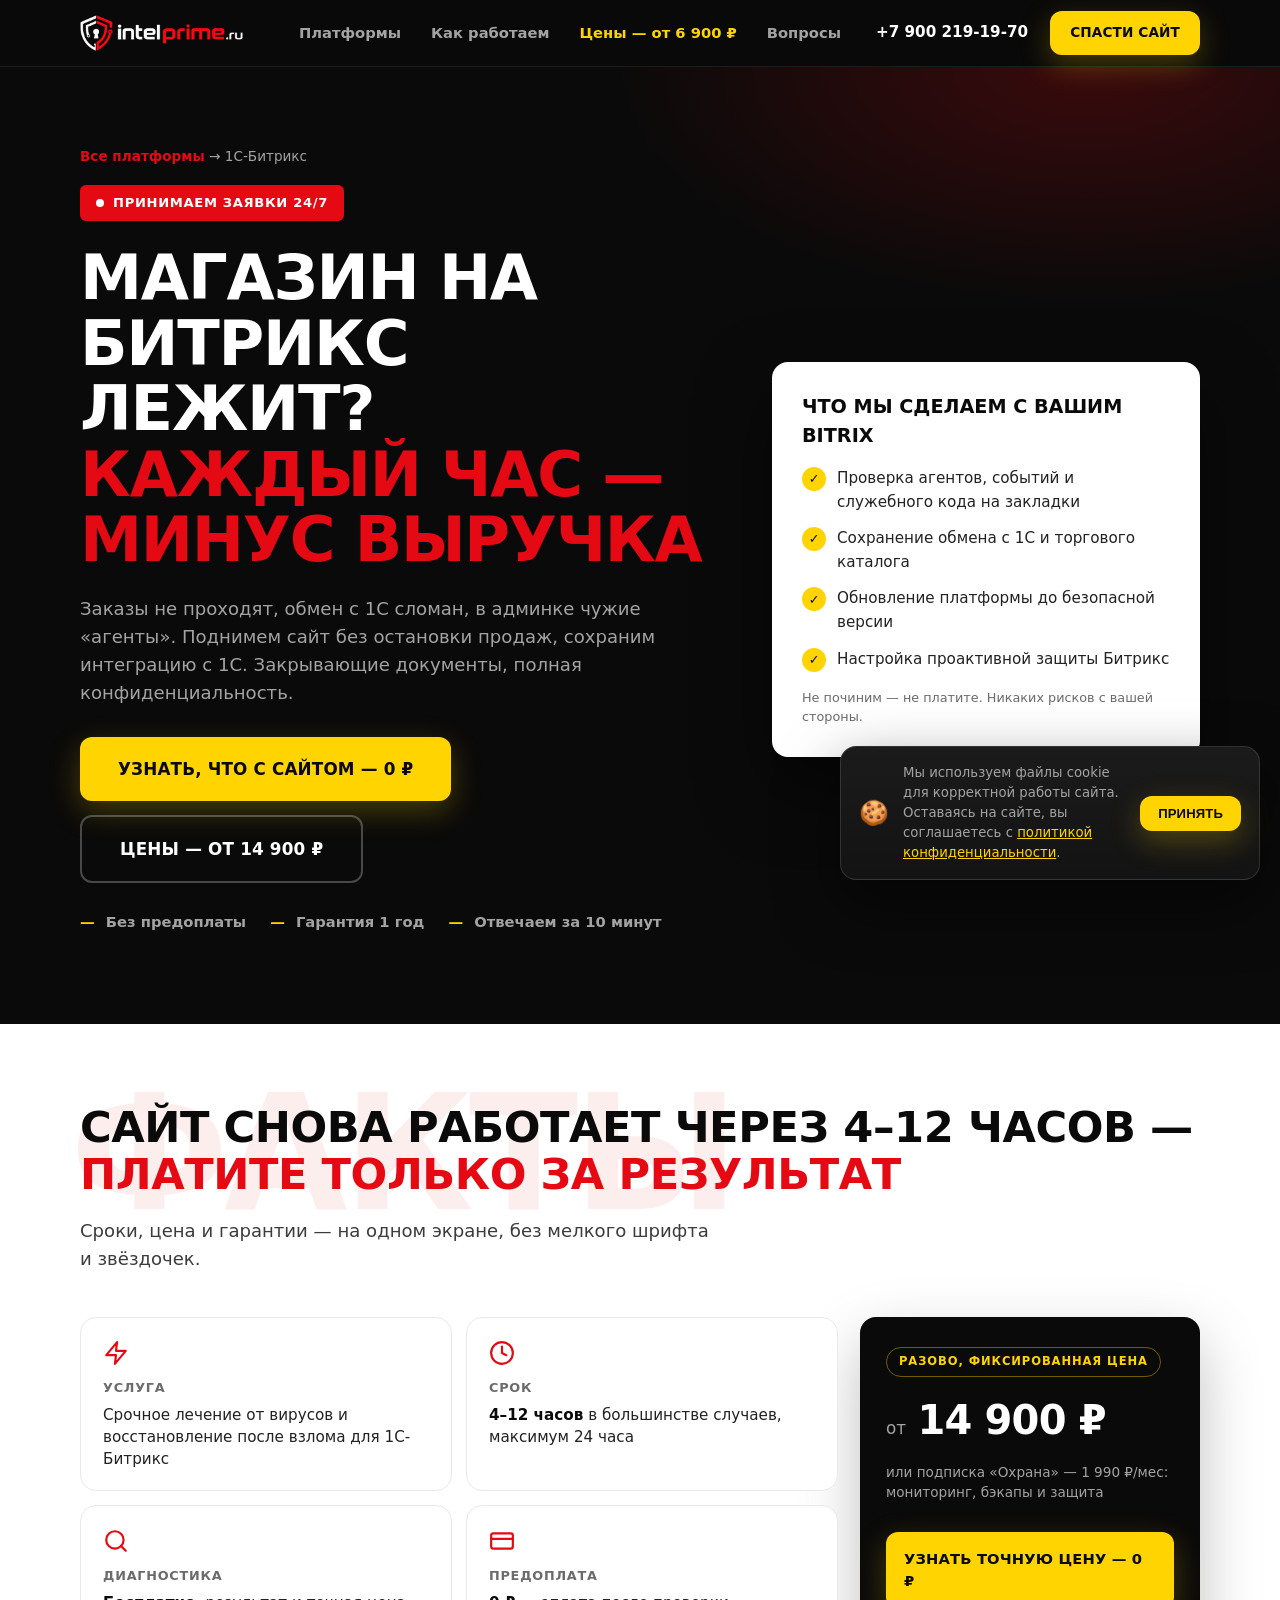
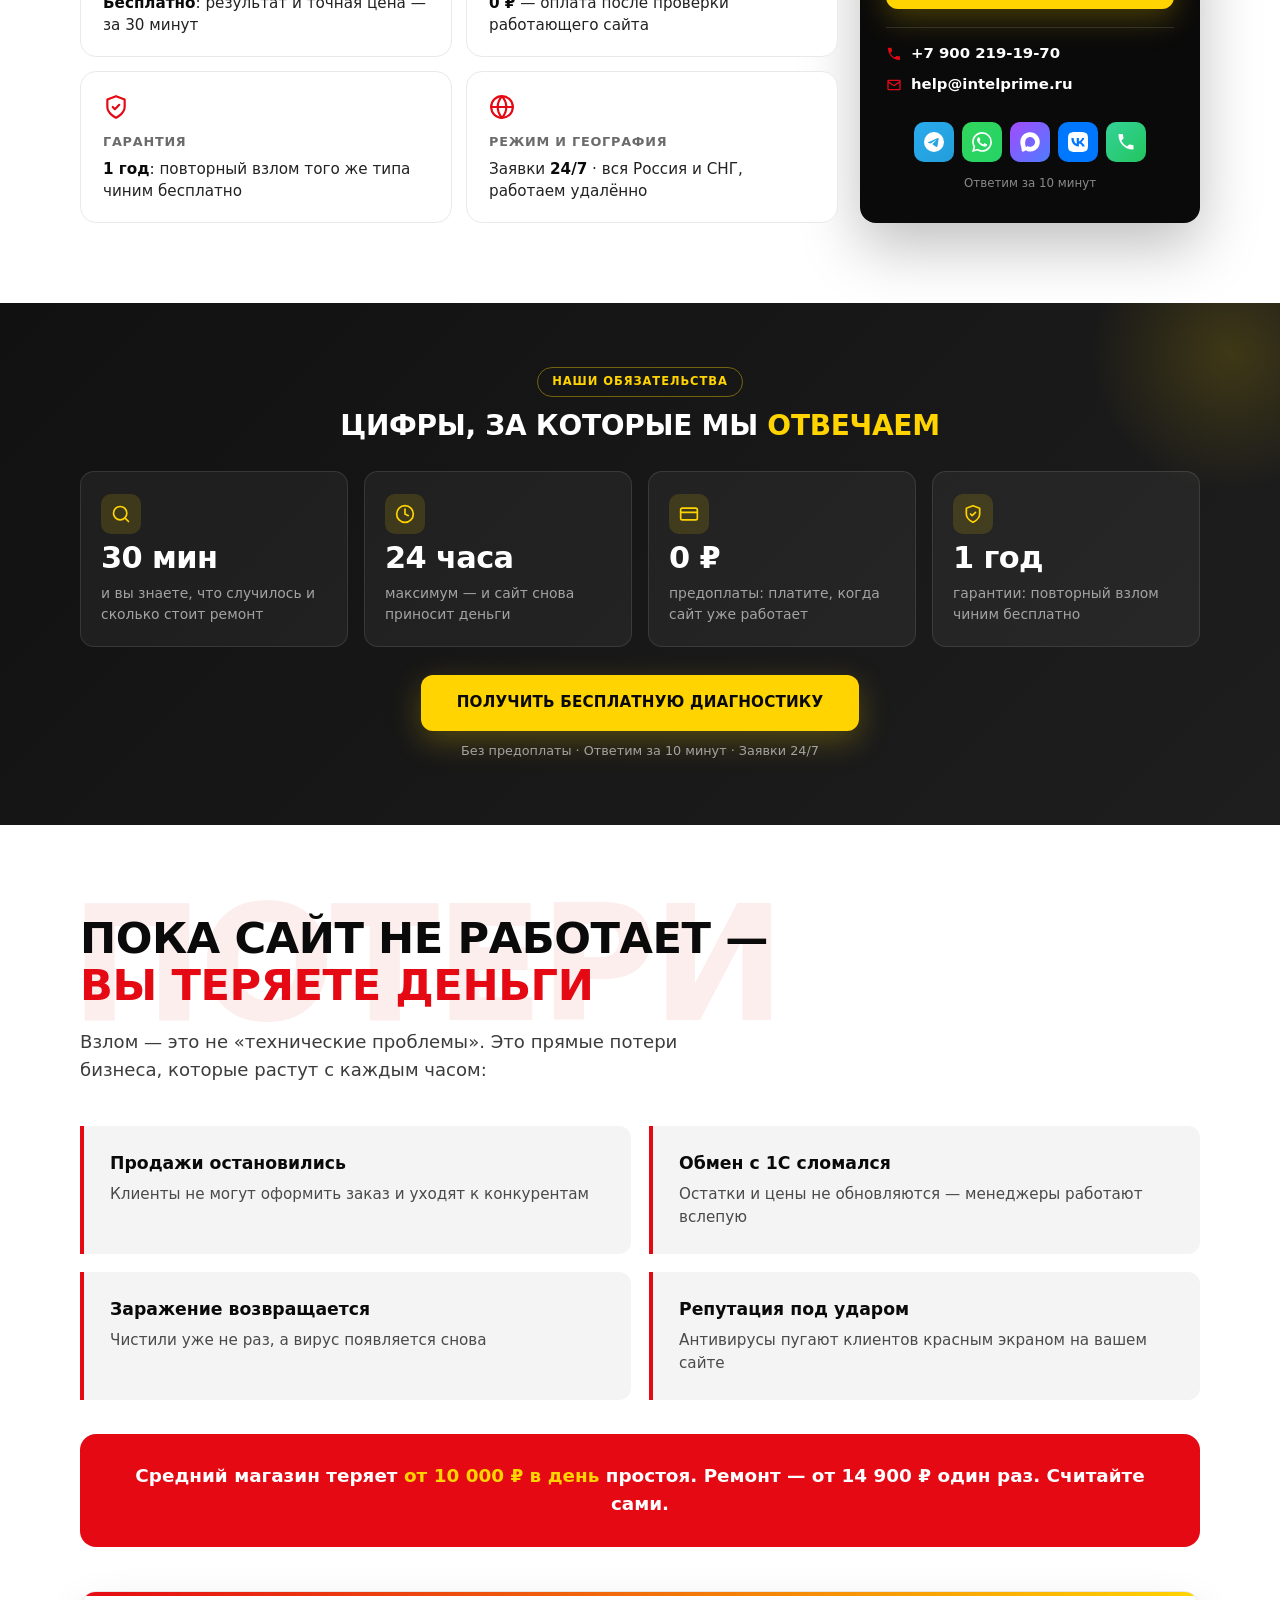
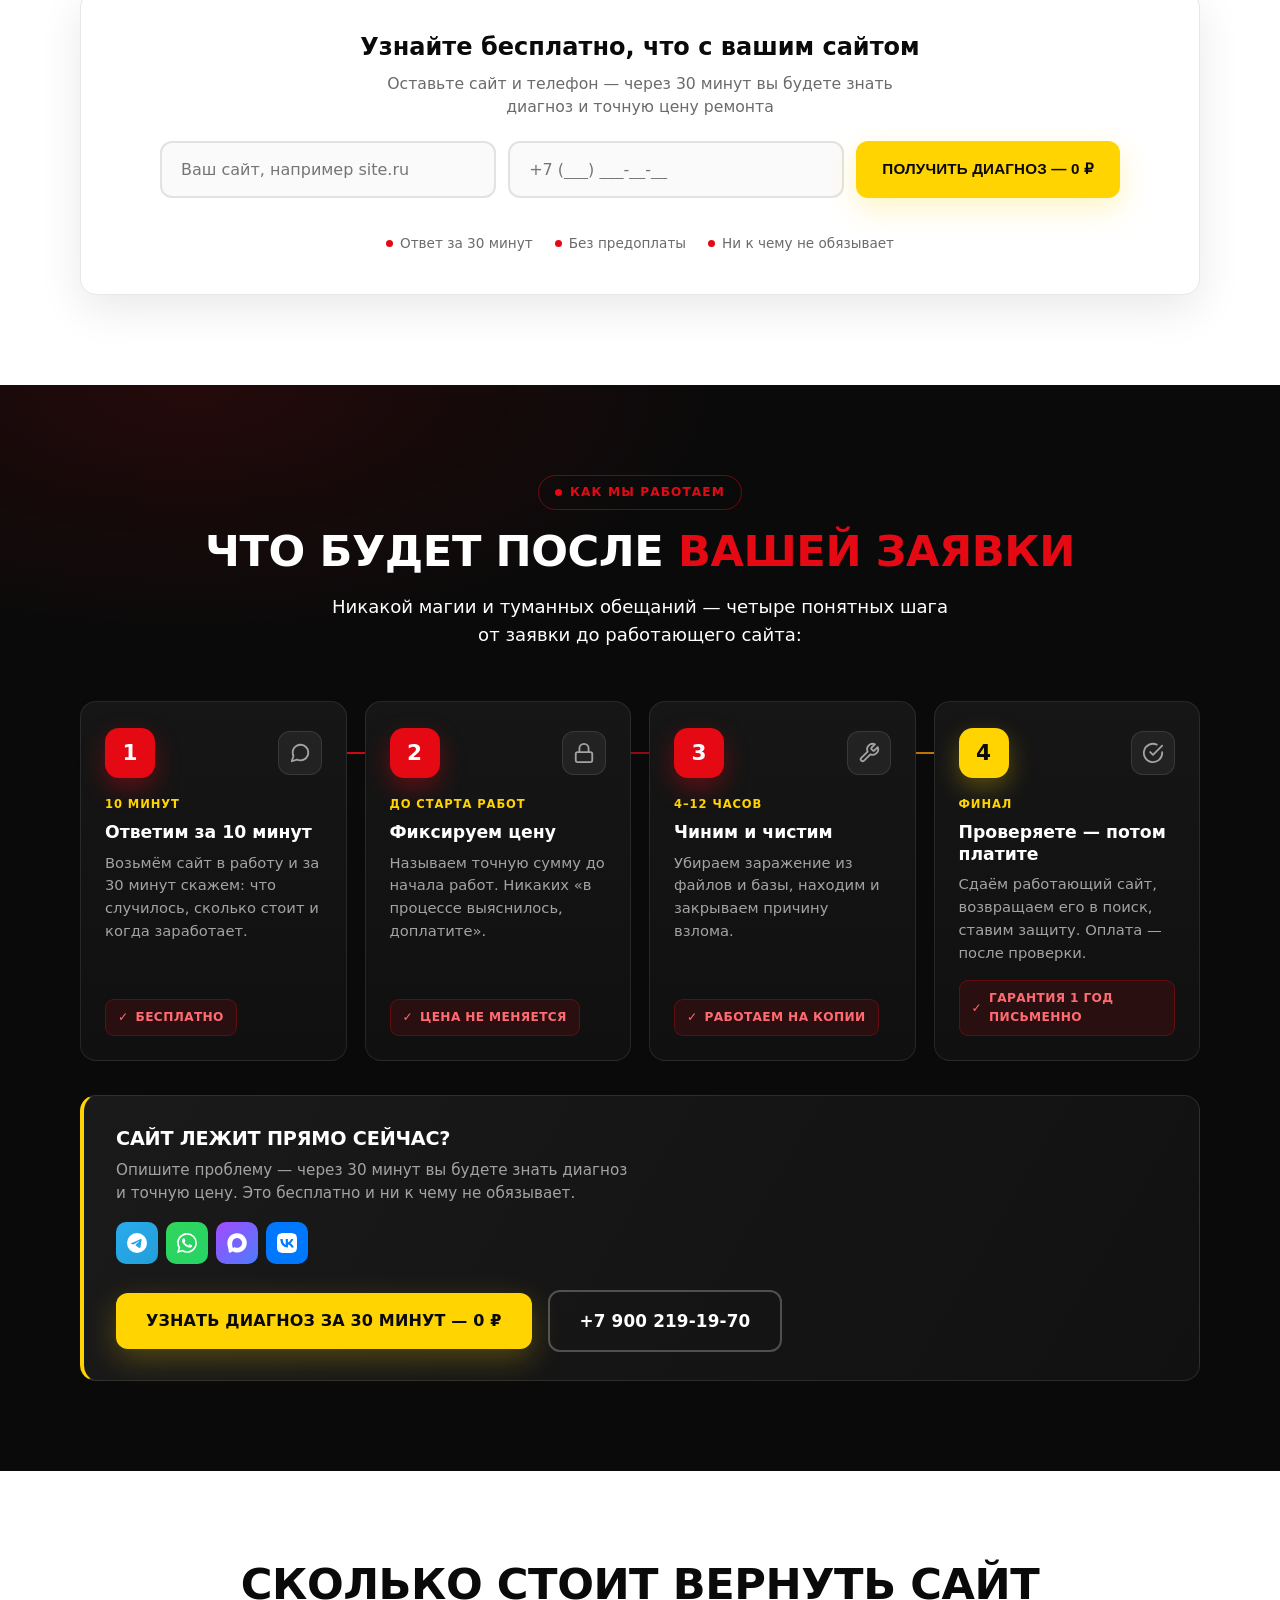
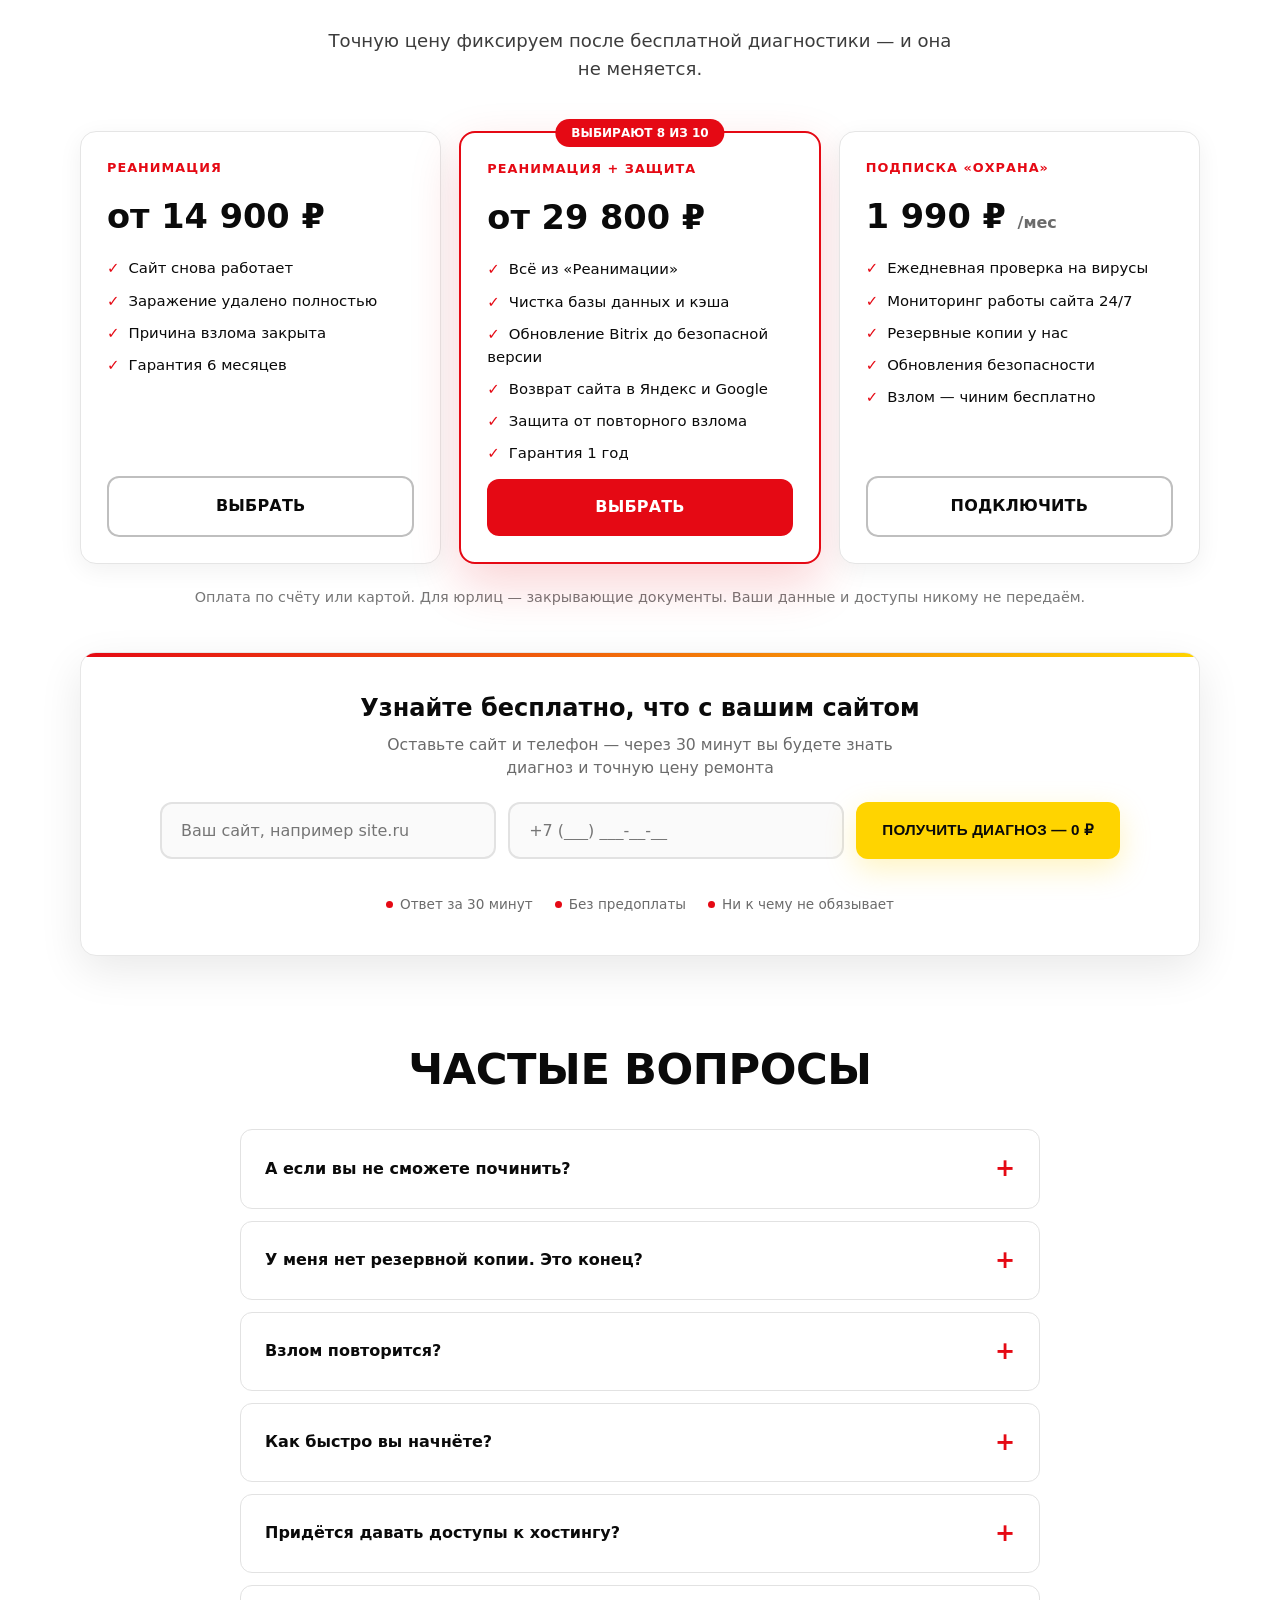
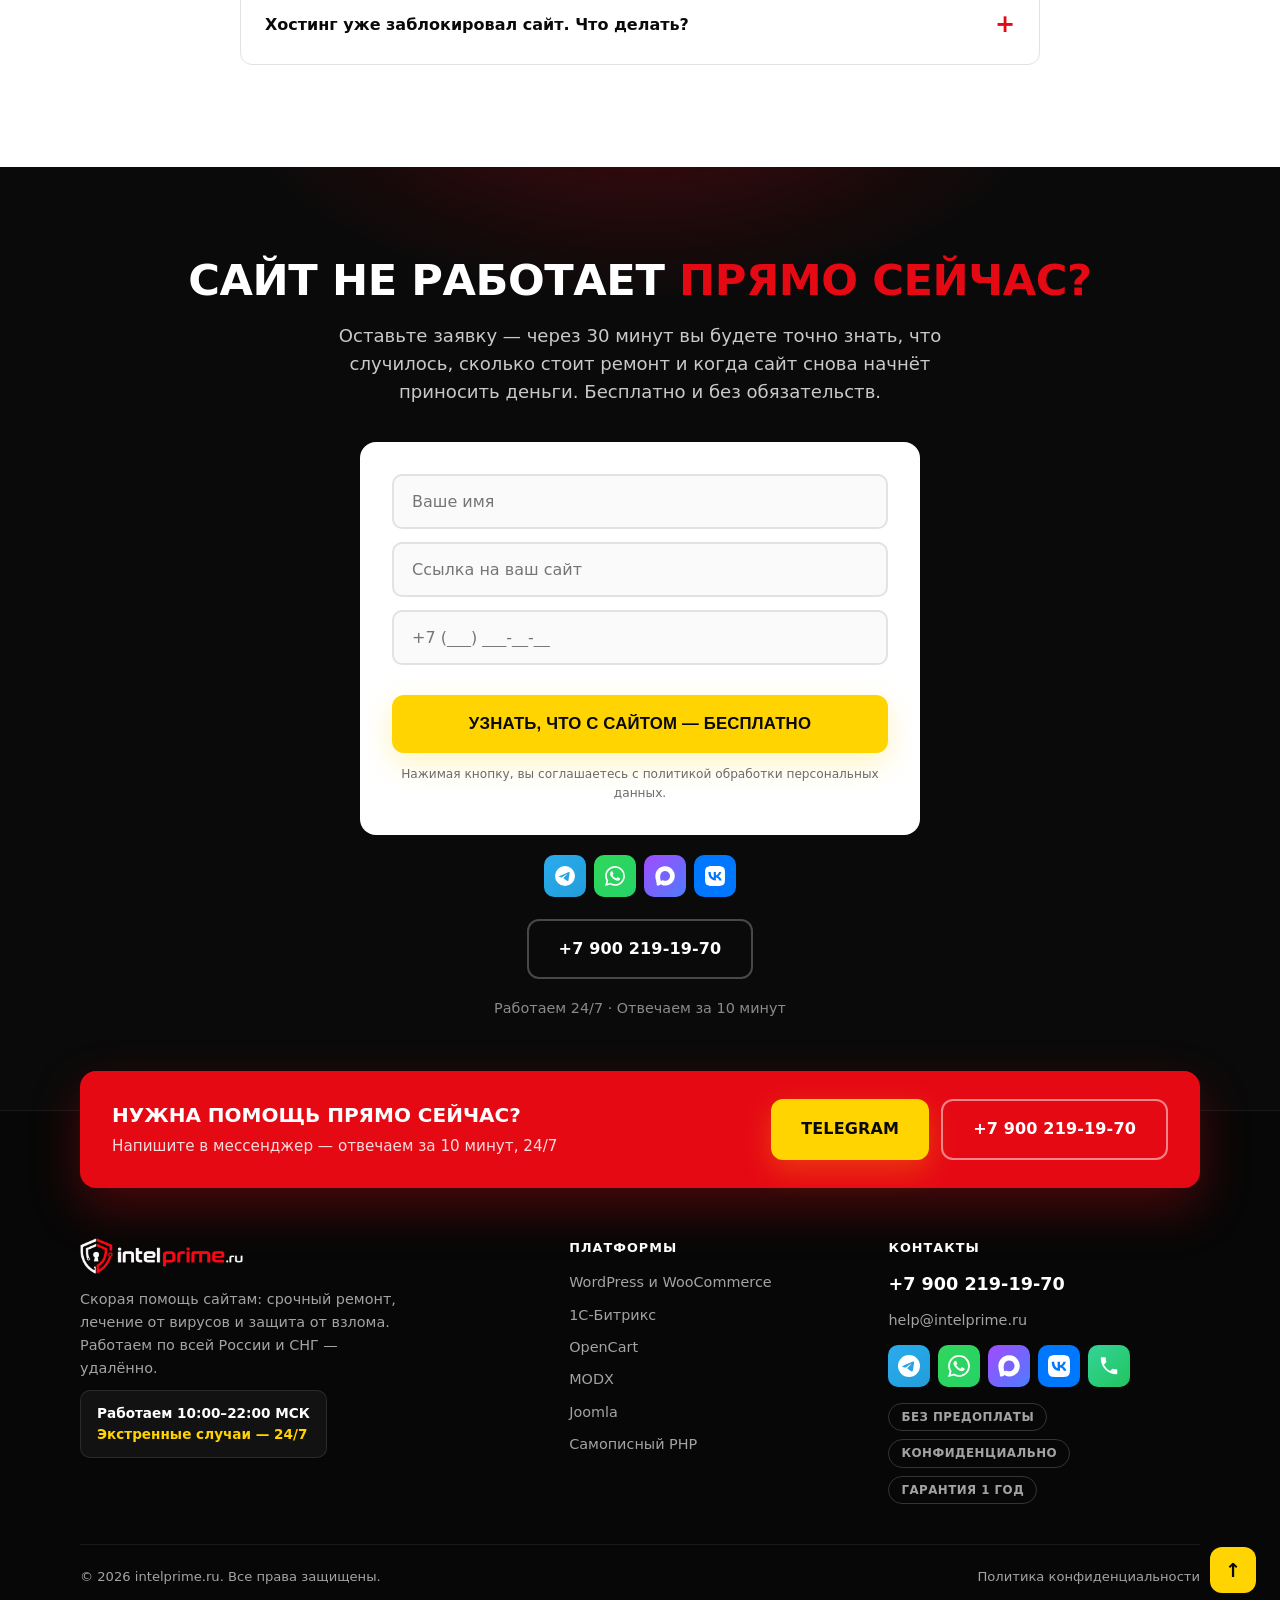
==== commit a9db8dd8: "New MAX link, contact links open in new tab, site domain intel-prime.ru, redesigned nav menu" ====
--- a/bitrix.html
+++ b/bitrix.html
@@ -9,7 +9,7 @@
 <meta name="description" content="Сайт на 1С-Битрикс взломан или не работает? Удалим вирусы и вернём сайт за 24 часа. Цена от 14 900 ₽, без предоплаты, гарантия 1 год. Бесплатная диагностика за 30 минут, работаем 24/7 по всей России.">
 <meta name="keywords" content="лечение сайта битрикс от вирусов, взломали сайт 1с-битрикс, вирус на битрикс, восстановление сайта битрикс">
 <meta name="robots" content="index, follow">
-<link rel="canonical" href="https://intelprime.ru/bitrix.html">
+<link rel="canonical" href="https://intel-prime.ru/bitrix.html">
 <link rel="icon" type="image/png" href="assets/favicon.png">
 <link rel="apple-touch-icon" href="assets/favicon.png">
 <meta property="og:type" content="website">
@@ -17,16 +17,16 @@
 <meta property="og:locale" content="ru_RU">
 <meta property="og:title" content="Срочный ремонт и лечение сайта на 1С-Битрикс за 24 часа — без предоплаты | intelprime.ru">
 <meta property="og:description" content="Сайт на 1С-Битрикс взломан или не работает? Удалим вирусы и вернём сайт за 24 часа. Цена от 14 900 ₽, без предоплаты, гарантия 1 год. Бесплатная диагностика за 30 минут, работаем 24/7 по всей России.">
-<meta property="og:url" content="https://intelprime.ru/bitrix.html">
-<meta property="og:image" content="https://intelprime.ru/assets/logo.png">
+<meta property="og:url" content="https://intel-prime.ru/bitrix.html">
+<meta property="og:image" content="https://intel-prime.ru/assets/logo.png">
 <meta name="twitter:card" content="summary">
-<meta name="twitter:image" content="https://intelprime.ru/assets/logo.png">
+<meta name="twitter:image" content="https://intel-prime.ru/assets/logo.png">
 <meta name="twitter:title" content="Срочный ремонт и лечение сайта на 1С-Битрикс за 24 часа — без предоплаты | intelprime.ru">
 <meta name="twitter:description" content="Сайт на 1С-Битрикс взломан или не работает? Удалим вирусы и вернём сайт за 24 часа. Цена от 14 900 ₽, без предоплаты, гарантия 1 год. Бесплатная диагностика за 30 минут, работаем 24/7 по всей России.">
 <link rel="preconnect" href="https://fonts.googleapis.com">
 <link href="https://fonts.googleapis.com/css2?family=Inter:wght@400;600;700;800;900&display=swap" rel="stylesheet">
 <link rel="stylesheet" href="assets/style.css">
-<script type="application/ld+json">{"@context": "https://schema.org", "@graph": [{"@type": "ProfessionalService", "@id": "https://intelprime.ru/#org", "name": "intelprime.ru", "alternateName": "Скорая помощь сайтам intelprime.ru", "url": "https://intelprime.ru/", "logo": "https://intelprime.ru/assets/logo.png", "image": "https://intelprime.ru/assets/logo.png", "telephone": "+79002191970", "email": "help@intelprime.ru", "description": "Срочное лечение сайтов от вирусов и восстановление после взлома за 24 часа. Без предоплаты, гарантия 1 год.", "areaServed": {"@type": "Country", "name": "Россия"}, "availableLanguage": ["ru"], "priceRange": "6900-30000 RUB", "currenciesAccepted": "RUB", "openingHours": "Mo-Su 00:00-24:00", "sameAs": ["https://t.me/intel_prime", "https://wa.me/79082857007", "https://max.ru/+79203312032", "https://vk.com/intel_prime"], "knowsAbout": ["лечение сайта от вирусов", "восстановление сайта после взлома", "WordPress", "WooCommerce", "1С-Битрикс", "OpenCart", "MODX", "Joomla", "аудит безопасности PHP-сайтов"], "contactPoint": [{"@type": "ContactPoint", "telephone": "+79002191970", "email": "help@intelprime.ru", "contactType": "customer support", "availableLanguage": ["ru"], "hoursAvailable": {"@type": "OpeningHoursSpecification", "dayOfWeek": ["Monday", "Tuesday", "Wednesday", "Thursday", "Friday", "Saturday", "Sunday"], "opens": "00:00", "closes": "23:59"}}], "hasOfferCatalog": {"@type": "OfferCatalog", "name": "Ремонт и защита сайтов", "itemListElement": [{"@type": "Offer", "itemOffered": {"@type": "Service", "name": "Лечение и восстановление сайта на WordPress и WooCommerce"}, "price": "6900", "priceCurrency": "RUB", "url": "https://intelprime.ru/wordpress.html"}, {"@type": "Offer", "itemOffered": {"@type": "Service", "name": "Лечение и восстановление сайта на 1С-Битрикс"}, "price": "14900", "priceCurrency": "RUB", "url": "https://intelprime.ru/bitrix.html"}, {"@type": "Offer", "itemOffered": {"@type": "Service", "name": "Лечение и восстановление сайта на OpenCart"}, "price": "9900", "priceCurrency": "RUB", "url": "https://intelprime.ru/opencart.html"}, {"@type": "Offer", "itemOffered": {"@type": "Service", "name": "Лечение и восстановление сайта на MODX"}, "price": "9900", "priceCurrency": "RUB", "url": "https://intelprime.ru/modx.html"}, {"@type": "Offer", "itemOffered": {"@type": "Service", "name": "Лечение и восстановление сайта на Joomla"}, "price": "7900", "priceCurrency": "RUB", "url": "https://intelprime.ru/joomla.html"}, {"@type": "Offer", "itemOffered": {"@type": "Service", "name": "Лечение и восстановление сайта на Самописные PHP-проекты"}, "price": "12900", "priceCurrency": "RUB", "url": "https://intelprime.ru/php.html"}]}}, {"@type": "WebSite", "@id": "https://intelprime.ru/#website", "url": "https://intelprime.ru/", "name": "intelprime.ru", "inLanguage": "ru-RU", "publisher": {"@id": "https://intelprime.ru/#org"}}, {"@type": "WebPage", "@id": "https://intelprime.ru/bitrix.html#webpage", "url": "https://intelprime.ru/bitrix.html", "name": "Срочный ремонт и лечение сайта на 1С-Битрикс за 24 часа — без предоплаты | intelprime.ru", "description": "Сайт на 1С-Битрикс взломан или не работает? Удалим вирусы и вернём сайт за 24 часа. Цена от 14 900 ₽, без предоплаты, гарантия 1 год. Бесплатная диагностика за 30 минут, работаем 24/7 по всей России.", "inLanguage": "ru-RU", "isPartOf": {"@id": "https://intelprime.ru/#website"}, "about": {"@id": "https://intelprime.ru/#org"}, "dateModified": "2026-08-25", "speakable": {"@type": "SpeakableSpecification", "cssSelector": ["h1", ".facts"]}}, {"@type": "Service", "name": "Лечение и восстановление сайта на 1С-Битрикс", "provider": {"@type": "ProfessionalService", "name": "intelprime.ru", "url": "https://intelprime.ru/"}, "areaServed": "RU", "offers": {"@type": "Offer", "price": "14900", "priceCurrency": "RUB"}}, {"@type": "BreadcrumbList", "itemListElement": [{"@type": "ListItem", "position": 1, "name": "Главная", "item": "https://intelprime.ru/"}, {"@type": "ListItem", "position": 2, "name": "1С-Битрикс", "item": "https://intelprime.ru/bitrix.html"}]}, {"@type": "FAQPage", "mainEntity": [{"@type": "Question", "name": "А если вы не сможете починить?", "acceptedAnswer": {"@type": "Answer", "text": "Тогда вы не платите ничего. Предоплаты нет: сначала бесплатная диагностика и точная цена, оплата — после того, как вы проверили работающий сайт."}}, {"@type": "Question", "name": "У меня нет резервной копии. Это конец?", "acceptedAnswer": {"@type": "Answer", "text": "Нет. Восстанавливаем и без бэкапа: пересобираем сайт из чистых дистрибутивов и переносим ваш контент и базу."}}, {"@type": "Question", "name": "Взлом повторится?", "acceptedAnswer": {"@type": "Answer", "text": "Мы закрываем причину взлома, а не только следы. Если в течение года сайт взломают тем же способом — чиним бесплатно."}}, {"@type": "Question", "name": "Как быстро вы начнёте?", "acceptedAnswer": {"@type": "Answer", "text": "Отвечаем в течение 10 минут, работаем 24/7. Большинство сайтов возвращаем к жизни за 4–12 часов, максимум — сутки."}}]}]}</script>
+<script type="application/ld+json">{"@context": "https://schema.org", "@graph": [{"@type": "ProfessionalService", "@id": "https://intel-prime.ru/#org", "name": "intelprime.ru", "alternateName": "Скорая помощь сайтам intelprime.ru", "url": "https://intel-prime.ru/", "logo": "https://intel-prime.ru/assets/logo.png", "image": "https://intel-prime.ru/assets/logo.png", "telephone": "+79002191970", "email": "help@intelprime.ru", "description": "Срочное лечение сайтов от вирусов и восстановление после взлома за 24 часа. Без предоплаты, гарантия 1 год.", "areaServed": {"@type": "Country", "name": "Россия"}, "availableLanguage": ["ru"], "priceRange": "6900-30000 RUB", "currenciesAccepted": "RUB", "openingHours": "Mo-Su 00:00-24:00", "sameAs": ["https://t.me/intel_prime", "https://wa.me/79082857007", "https://max.ru/u/f9LHodD0cOK1e9zbvqqBwfyp-v51tQbrtZB05QeizJUBPKNbS9ZXcv-oo0c", "https://vk.com/intel_prime"], "knowsAbout": ["лечение сайта от вирусов", "восстановление сайта после взлома", "WordPress", "WooCommerce", "1С-Битрикс", "OpenCart", "MODX", "Joomla", "аудит безопасности PHP-сайтов"], "contactPoint": [{"@type": "ContactPoint", "telephone": "+79002191970", "email": "help@intelprime.ru", "contactType": "customer support", "availableLanguage": ["ru"], "hoursAvailable": {"@type": "OpeningHoursSpecification", "dayOfWeek": ["Monday", "Tuesday", "Wednesday", "Thursday", "Friday", "Saturday", "Sunday"], "opens": "00:00", "closes": "23:59"}}], "hasOfferCatalog": {"@type": "OfferCatalog", "name": "Ремонт и защита сайтов", "itemListElement": [{"@type": "Offer", "itemOffered": {"@type": "Service", "name": "Лечение и восстановление сайта на WordPress и WooCommerce"}, "price": "6900", "priceCurrency": "RUB", "url": "https://intel-prime.ru/wordpress.html"}, {"@type": "Offer", "itemOffered": {"@type": "Service", "name": "Лечение и восстановление сайта на 1С-Битрикс"}, "price": "14900", "priceCurrency": "RUB", "url": "https://intel-prime.ru/bitrix.html"}, {"@type": "Offer", "itemOffered": {"@type": "Service", "name": "Лечение и восстановление сайта на OpenCart"}, "price": "9900", "priceCurrency": "RUB", "url": "https://intel-prime.ru/opencart.html"}, {"@type": "Offer", "itemOffered": {"@type": "Service", "name": "Лечение и восстановление сайта на MODX"}, "price": "9900", "priceCurrency": "RUB", "url": "https://intel-prime.ru/modx.html"}, {"@type": "Offer", "itemOffered": {"@type": "Service", "name": "Лечение и восстановление сайта на Joomla"}, "price": "7900", "priceCurrency": "RUB", "url": "https://intel-prime.ru/joomla.html"}, {"@type": "Offer", "itemOffered": {"@type": "Service", "name": "Лечение и восстановление сайта на Самописные PHP-проекты"}, "price": "12900", "priceCurrency": "RUB", "url": "https://intel-prime.ru/php.html"}]}}, {"@type": "WebSite", "@id": "https://intel-prime.ru/#website", "url": "https://intel-prime.ru/", "name": "intelprime.ru", "inLanguage": "ru-RU", "publisher": {"@id": "https://intel-prime.ru/#org"}}, {"@type": "WebPage", "@id": "https://intel-prime.ru/bitrix.html#webpage", "url": "https://intel-prime.ru/bitrix.html", "name": "Срочный ремонт и лечение сайта на 1С-Битрикс за 24 часа — без предоплаты | intelprime.ru", "description": "Сайт на 1С-Битрикс взломан или не работает? Удалим вирусы и вернём сайт за 24 часа. Цена от 14 900 ₽, без предоплаты, гарантия 1 год. Бесплатная диагностика за 30 минут, работаем 24/7 по всей России.", "inLanguage": "ru-RU", "isPartOf": {"@id": "https://intel-prime.ru/#website"}, "about": {"@id": "https://intel-prime.ru/#org"}, "dateModified": "2026-08-25", "speakable": {"@type": "SpeakableSpecification", "cssSelector": ["h1", ".facts"]}}, {"@type": "Service", "name": "Лечение и восстановление сайта на 1С-Битрикс", "provider": {"@type": "ProfessionalService", "name": "intelprime.ru", "url": "https://intel-prime.ru/"}, "areaServed": "RU", "offers": {"@type": "Offer", "price": "14900", "priceCurrency": "RUB"}}, {"@type": "BreadcrumbList", "itemListElement": [{"@type": "ListItem", "position": 1, "name": "Главная", "item": "https://intel-prime.ru/"}, {"@type": "ListItem", "position": 2, "name": "1С-Битрикс", "item": "https://intel-prime.ru/bitrix.html"}]}, {"@type": "FAQPage", "mainEntity": [{"@type": "Question", "name": "А если вы не сможете починить?", "acceptedAnswer": {"@type": "Answer", "text": "Тогда вы не платите ничего. Предоплаты нет: сначала бесплатная диагностика и точная цена, оплата — после того, как вы проверили работающий сайт."}}, {"@type": "Question", "name": "У меня нет резервной копии. Это конец?", "acceptedAnswer": {"@type": "Answer", "text": "Нет. Восстанавливаем и без бэкапа: пересобираем сайт из чистых дистрибутивов и переносим ваш контент и базу."}}, {"@type": "Question", "name": "Взлом повторится?", "acceptedAnswer": {"@type": "Answer", "text": "Мы закрываем причину взлома, а не только следы. Если в течение года сайт взломают тем же способом — чиним бесплатно."}}, {"@type": "Question", "name": "Как быстро вы начнёте?", "acceptedAnswer": {"@type": "Answer", "text": "Отвечаем в течение 10 минут, работаем 24/7. Большинство сайтов возвращаем к жизни за 4–12 часов, максимум — сутки."}}]}]}</script>
 </head>
 <body>
 <header>
@@ -35,14 +35,14 @@
     <nav class="nav-links">
       <a href="index.html#cms">Платформы</a>
       <a href="bitrix.html#process">Как работаем</a>
-      <a href="bitrix.html#pricing">Цены</a>
+      <a class="nav-hot" href="bitrix.html#pricing">Цены — от 6 900 ₽</a>
       <a href="bitrix.html#faq">Вопросы</a>
     </nav>
     <div class="socials nav-socials">
-      <a class="soc-tg" href="https://t.me/intel_prime" aria-label="Telegram" title="Telegram"><svg class="icn" aria-hidden="true" role="img" viewBox="0 0 24 24" xmlns="http://www.w3.org/2000/svg"><title>Telegram</title><path d="M11.944 0A12 12 0 0 0 0 12a12 12 0 0 0 12 12 12 12 0 0 0 12-12A12 12 0 0 0 12 0a12 12 0 0 0-.056 0zm4.962 7.224c.1-.002.321.023.465.14a.506.506 0 0 1 .171.325c.016.093.036.306.02.472-.18 1.898-.962 6.502-1.36 8.627-.168.9-.499 1.201-.82 1.23-.696.065-1.225-.46-1.9-.902-1.056-.693-1.653-1.124-2.678-1.8-1.185-.78-.417-1.21.258-1.91.177-.184 3.247-2.977 3.307-3.23.007-.032.014-.15-.056-.212s-.174-.041-.249-.024c-.106.024-1.793 1.14-5.061 3.345-.48.33-.913.49-1.302.48-.428-.008-1.252-.241-1.865-.44-.752-.245-1.349-.374-1.297-.789.027-.216.325-.437.893-.663 3.498-1.524 5.83-2.529 6.998-3.014 3.332-1.386 4.025-1.627 4.476-1.635z"/></svg></a>
-      <a class="soc-wa" href="https://wa.me/79082857007" aria-label="WhatsApp" title="WhatsApp"><svg class="icn" aria-hidden="true" role="img" viewBox="0 0 24 24" xmlns="http://www.w3.org/2000/svg"><title>WhatsApp</title><path d="M17.472 14.382c-.297-.149-1.758-.867-2.03-.967-.273-.099-.471-.148-.67.15-.197.297-.767.966-.94 1.164-.173.199-.347.223-.644.075-.297-.15-1.255-.463-2.39-1.475-.883-.788-1.48-1.761-1.653-2.059-.173-.297-.018-.458.13-.606.134-.133.298-.347.446-.52.149-.174.198-.298.298-.497.099-.198.05-.371-.025-.52-.075-.149-.669-1.612-.916-2.207-.242-.579-.487-.5-.669-.51-.173-.008-.371-.01-.57-.01-.198 0-.52.074-.792.372-.272.297-1.04 1.016-1.04 2.479 0 1.462 1.065 2.875 1.213 3.074.149.198 2.096 3.2 5.077 4.487.709.306 1.262.489 1.694.625.712.227 1.36.195 1.871.118.571-.085 1.758-.719 2.006-1.413.248-.694.248-1.289.173-1.413-.074-.124-.272-.198-.57-.347m-5.421 7.403h-.004a9.87 9.87 0 01-5.031-1.378l-.361-.214-3.741.982.998-3.648-.235-.374a9.86 9.86 0 01-1.51-5.26c.001-5.45 4.436-9.884 9.888-9.884 2.64 0 5.122 1.03 6.988 2.898a9.825 9.825 0 012.893 6.994c-.003 5.45-4.437 9.884-9.885 9.884m8.413-18.297A11.815 11.815 0 0012.05 0C5.495 0 .16 5.335.157 11.892c0 2.096.547 4.142 1.588 5.945L.057 24l6.305-1.654a11.882 11.882 0 005.683 1.448h.005c6.554 0 11.89-5.335 11.893-11.893a11.821 11.821 0 00-3.48-8.413Z"/></svg></a>
-      <a class="soc-max" href="https://max.ru/+79203312032" aria-label="MAX" title="MAX"><svg class="icn" aria-hidden="true" role="img" viewBox="0 0 720 720" xmlns="http://www.w3.org/2000/svg"><title>MAX</title><path d="M350.4,9.6C141.8,20.5,4.1,184.1,12.8,390.4c3.8,90.3,40.1,168,48.7,253.7,2.2,22.2-4.2,49.6,21.4,59.3,31.5,11.9,79.8-8.1,106.2-26.4,9-6.1,17.6-13.2,24.2-22,27.3,18.1,53.2,35.6,85.7,43.4,143.1,34.3,299.9-44.2,369.6-170.3C799.6,291.2,622.5-4.6,350.4,9.6h0ZM269.4,504c-11.3,8.8-22.2,20.8-34.7,27.7-18.1,9.7-23.7-.4-30.5-16.4-21.4-50.9-24-137.6-11.5-190.9,16.8-72.5,72.9-136.3,150-143.1,78-6.9,150.4,32.7,183.1,104.2,72.4,159.1-112.9,316.2-256.4,218.6h0Z"/></svg></a>
-      <a class="soc-vk" href="https://vk.com/intel_prime" aria-label="ВКонтакте" title="ВКонтакте"><svg class="icn" aria-hidden="true" role="img" viewBox="0 0 24 24" xmlns="http://www.w3.org/2000/svg"><title>VK</title><path d="m9.489.004.729-.003h3.564l.73.003.914.01.433.007.418.011.403.014.388.016.374.021.36.025.345.03.333.033c1.74.196 2.933.616 3.833 1.516.9.9 1.32 2.092 1.516 3.833l.034.333.029.346.025.36.02.373.025.588.012.41.013.644.009.915.004.98-.001 3.313-.003.73-.01.914-.007.433-.011.418-.014.403-.016.388-.021.374-.025.36-.03.345-.033.333c-.196 1.74-.616 2.933-1.516 3.833-.9.9-2.092 1.32-3.833 1.516l-.333.034-.346.029-.36.025-.373.02-.588.025-.41.012-.644.013-.915.009-.98.004-3.313-.001-.73-.003-.914-.01-.433-.007-.418-.011-.403-.014-.388-.016-.374-.021-.36-.025-.345-.03-.333-.033c-1.74-.196-2.933-.616-3.833-1.516-.9-.9-1.32-2.092-1.516-3.833l-.034-.333-.029-.346-.025-.36-.02-.373-.025-.588-.012-.41-.013-.644-.009-.915-.004-.98.001-3.313.003-.73.01-.914.007-.433.011-.418.014-.403.016-.388.021-.374.025-.36.03-.345.033-.333c.196-1.74.616-2.933 1.516-3.833.9-.9 2.092-1.32 3.833-1.516l.333-.034.346-.029.36-.025.373-.02.588-.025.41-.012.644-.013.915-.009ZM6.79 7.3H4.05c.13 6.24 3.25 9.99 8.72 9.99h.31v-3.57c2.01.2 3.53 1.67 4.14 3.57h2.84c-.78-2.84-2.83-4.41-4.11-5.01 1.28-.74 3.08-2.54 3.51-4.98h-2.58c-.56 1.98-2.22 3.78-3.8 3.95V7.3H10.5v6.92c-1.6-.4-3.62-2.34-3.71-6.92Z"/></svg></a>
+      <a class="soc-tg" href="https://t.me/intel_prime" target="_blank" rel="noopener" aria-label="Telegram" title="Telegram"><svg class="icn" aria-hidden="true" role="img" viewBox="0 0 24 24" xmlns="http://www.w3.org/2000/svg"><title>Telegram</title><path d="M11.944 0A12 12 0 0 0 0 12a12 12 0 0 0 12 12 12 12 0 0 0 12-12A12 12 0 0 0 12 0a12 12 0 0 0-.056 0zm4.962 7.224c.1-.002.321.023.465.14a.506.506 0 0 1 .171.325c.016.093.036.306.02.472-.18 1.898-.962 6.502-1.36 8.627-.168.9-.499 1.201-.82 1.23-.696.065-1.225-.46-1.9-.902-1.056-.693-1.653-1.124-2.678-1.8-1.185-.78-.417-1.21.258-1.91.177-.184 3.247-2.977 3.307-3.23.007-.032.014-.15-.056-.212s-.174-.041-.249-.024c-.106.024-1.793 1.14-5.061 3.345-.48.33-.913.49-1.302.48-.428-.008-1.252-.241-1.865-.44-.752-.245-1.349-.374-1.297-.789.027-.216.325-.437.893-.663 3.498-1.524 5.83-2.529 6.998-3.014 3.332-1.386 4.025-1.627 4.476-1.635z"/></svg></a>
+      <a class="soc-wa" href="https://wa.me/79082857007" target="_blank" rel="noopener" aria-label="WhatsApp" title="WhatsApp"><svg class="icn" aria-hidden="true" role="img" viewBox="0 0 24 24" xmlns="http://www.w3.org/2000/svg"><title>WhatsApp</title><path d="M17.472 14.382c-.297-.149-1.758-.867-2.03-.967-.273-.099-.471-.148-.67.15-.197.297-.767.966-.94 1.164-.173.199-.347.223-.644.075-.297-.15-1.255-.463-2.39-1.475-.883-.788-1.48-1.761-1.653-2.059-.173-.297-.018-.458.13-.606.134-.133.298-.347.446-.52.149-.174.198-.298.298-.497.099-.198.05-.371-.025-.52-.075-.149-.669-1.612-.916-2.207-.242-.579-.487-.5-.669-.51-.173-.008-.371-.01-.57-.01-.198 0-.52.074-.792.372-.272.297-1.04 1.016-1.04 2.479 0 1.462 1.065 2.875 1.213 3.074.149.198 2.096 3.2 5.077 4.487.709.306 1.262.489 1.694.625.712.227 1.36.195 1.871.118.571-.085 1.758-.719 2.006-1.413.248-.694.248-1.289.173-1.413-.074-.124-.272-.198-.57-.347m-5.421 7.403h-.004a9.87 9.87 0 01-5.031-1.378l-.361-.214-3.741.982.998-3.648-.235-.374a9.86 9.86 0 01-1.51-5.26c.001-5.45 4.436-9.884 9.888-9.884 2.64 0 5.122 1.03 6.988 2.898a9.825 9.825 0 012.893 6.994c-.003 5.45-4.437 9.884-9.885 9.884m8.413-18.297A11.815 11.815 0 0012.05 0C5.495 0 .16 5.335.157 11.892c0 2.096.547 4.142 1.588 5.945L.057 24l6.305-1.654a11.882 11.882 0 005.683 1.448h.005c6.554 0 11.89-5.335 11.893-11.893a11.821 11.821 0 00-3.48-8.413Z"/></svg></a>
+      <a class="soc-max" href="https://max.ru/u/f9LHodD0cOK1e9zbvqqBwfyp-v51tQbrtZB05QeizJUBPKNbS9ZXcv-oo0c" target="_blank" rel="noopener" aria-label="MAX" title="MAX"><svg class="icn" aria-hidden="true" role="img" viewBox="0 0 720 720" xmlns="http://www.w3.org/2000/svg"><title>MAX</title><path d="M350.4,9.6C141.8,20.5,4.1,184.1,12.8,390.4c3.8,90.3,40.1,168,48.7,253.7,2.2,22.2-4.2,49.6,21.4,59.3,31.5,11.9,79.8-8.1,106.2-26.4,9-6.1,17.6-13.2,24.2-22,27.3,18.1,53.2,35.6,85.7,43.4,143.1,34.3,299.9-44.2,369.6-170.3C799.6,291.2,622.5-4.6,350.4,9.6h0ZM269.4,504c-11.3,8.8-22.2,20.8-34.7,27.7-18.1,9.7-23.7-.4-30.5-16.4-21.4-50.9-24-137.6-11.5-190.9,16.8-72.5,72.9-136.3,150-143.1,78-6.9,150.4,32.7,183.1,104.2,72.4,159.1-112.9,316.2-256.4,218.6h0Z"/></svg></a>
+      <a class="soc-vk" href="https://vk.com/intel_prime" target="_blank" rel="noopener" aria-label="ВКонтакте" title="ВКонтакте"><svg class="icn" aria-hidden="true" role="img" viewBox="0 0 24 24" xmlns="http://www.w3.org/2000/svg"><title>VK</title><path d="m9.489.004.729-.003h3.564l.73.003.914.01.433.007.418.011.403.014.388.016.374.021.36.025.345.03.333.033c1.74.196 2.933.616 3.833 1.516.9.9 1.32 2.092 1.516 3.833l.034.333.029.346.025.36.02.373.025.588.012.41.013.644.009.915.004.98-.001 3.313-.003.73-.01.914-.007.433-.011.418-.014.403-.016.388-.021.374-.025.36-.03.345-.033.333c-.196 1.74-.616 2.933-1.516 3.833-.9.9-2.092 1.32-3.833 1.516l-.333.034-.346.029-.36.025-.373.02-.588.025-.41.012-.644.013-.915.009-.98.004-3.313-.001-.73-.003-.914-.01-.433-.007-.418-.011-.403-.014-.388-.016-.374-.021-.36-.025-.345-.03-.333-.033c-1.74-.196-2.933-.616-3.833-1.516-.9-.9-1.32-2.092-1.516-3.833l-.034-.333-.029-.346-.025-.36-.02-.373-.025-.588-.012-.41-.013-.644-.009-.915-.004-.98.001-3.313.003-.73.01-.914.007-.433.011-.418.014-.403.016-.388.021-.374.025-.36.03-.345.033-.333c.196-1.74.616-2.933 1.516-3.833.9-.9 2.092-1.32 3.833-1.516l.333-.034.346-.029.36-.025.373-.02.588-.025.41-.012.644-.013.915-.009ZM6.79 7.3H4.05c.13 6.24 3.25 9.99 8.72 9.99h.31v-3.57c2.01.2 3.53 1.67 4.14 3.57h2.84c-.78-2.84-2.83-4.41-4.11-5.01 1.28-.74 3.08-2.54 3.51-4.98h-2.58c-.56 1.98-2.22 3.78-3.8 3.95V7.3H10.5v6.92c-1.6-.4-3.62-2.34-3.71-6.92Z"/></svg></a>
     </div>
     <a class="nav-phone" href="tel:+79002191970">+7 900 219-19-70</a>
     <a class="nav-phone-icon soc-ph" href="tel:+79002191970" aria-label="Позвонить"><svg class="icn" aria-hidden="true" role="img" viewBox="0 0 24 24" xmlns="http://www.w3.org/2000/svg"><title>Телефон</title><path d="M6.62 10.79a15.05 15.05 0 0 0 6.59 6.59l2.2-2.2a1 1 0 0 1 1.02-.24c1.12.37 2.33.57 3.57.57a1 1 0 0 1 1 1V20a1 1 0 0 1-1 1C10.85 21 3 13.15 3 3.5a1 1 0 0 1 1-1H7.5a1 1 0 0 1 1 1c0 1.24.2 2.45.57 3.57a1 1 0 0 1-.25 1.02l-2.2 2.2z"/></svg></a>
@@ -65,10 +65,10 @@
     </nav>
     <a class="mm-phone" href="tel:+79002191970"><svg class="icn" aria-hidden="true" role="img" viewBox="0 0 24 24" xmlns="http://www.w3.org/2000/svg"><title>Телефон</title><path d="M6.62 10.79a15.05 15.05 0 0 0 6.59 6.59l2.2-2.2a1 1 0 0 1 1.02-.24c1.12.37 2.33.57 3.57.57a1 1 0 0 1 1 1V20a1 1 0 0 1-1 1C10.85 21 3 13.15 3 3.5a1 1 0 0 1 1-1H7.5a1 1 0 0 1 1 1c0 1.24.2 2.45.57 3.57a1 1 0 0 1-.25 1.02l-2.2 2.2z"/></svg>+7 900 219-19-70</a>
     <div class="socials mm-socials">
-      <a class="soc-tg" href="https://t.me/intel_prime" aria-label="Telegram" title="Telegram"><svg class="icn" aria-hidden="true" role="img" viewBox="0 0 24 24" xmlns="http://www.w3.org/2000/svg"><title>Telegram</title><path d="M11.944 0A12 12 0 0 0 0 12a12 12 0 0 0 12 12 12 12 0 0 0 12-12A12 12 0 0 0 12 0a12 12 0 0 0-.056 0zm4.962 7.224c.1-.002.321.023.465.14a.506.506 0 0 1 .171.325c.016.093.036.306.02.472-.18 1.898-.962 6.502-1.36 8.627-.168.9-.499 1.201-.82 1.23-.696.065-1.225-.46-1.9-.902-1.056-.693-1.653-1.124-2.678-1.8-1.185-.78-.417-1.21.258-1.91.177-.184 3.247-2.977 3.307-3.23.007-.032.014-.15-.056-.212s-.174-.041-.249-.024c-.106.024-1.793 1.14-5.061 3.345-.48.33-.913.49-1.302.48-.428-.008-1.252-.241-1.865-.44-.752-.245-1.349-.374-1.297-.789.027-.216.325-.437.893-.663 3.498-1.524 5.83-2.529 6.998-3.014 3.332-1.386 4.025-1.627 4.476-1.635z"/></svg></a>
-      <a class="soc-wa" href="https://wa.me/79082857007" aria-label="WhatsApp" title="WhatsApp"><svg class="icn" aria-hidden="true" role="img" viewBox="0 0 24 24" xmlns="http://www.w3.org/2000/svg"><title>WhatsApp</title><path d="M17.472 14.382c-.297-.149-1.758-.867-2.03-.967-.273-.099-.471-.148-.67.15-.197.297-.767.966-.94 1.164-.173.199-.347.223-.644.075-.297-.15-1.255-.463-2.39-1.475-.883-.788-1.48-1.761-1.653-2.059-.173-.297-.018-.458.13-.606.134-.133.298-.347.446-.52.149-.174.198-.298.298-.497.099-.198.05-.371-.025-.52-.075-.149-.669-1.612-.916-2.207-.242-.579-.487-.5-.669-.51-.173-.008-.371-.01-.57-.01-.198 0-.52.074-.792.372-.272.297-1.04 1.016-1.04 2.479 0 1.462 1.065 2.875 1.213 3.074.149.198 2.096 3.2 5.077 4.487.709.306 1.262.489 1.694.625.712.227 1.36.195 1.871.118.571-.085 1.758-.719 2.006-1.413.248-.694.248-1.289.173-1.413-.074-.124-.272-.198-.57-.347m-5.421 7.403h-.004a9.87 9.87 0 01-5.031-1.378l-.361-.214-3.741.982.998-3.648-.235-.374a9.86 9.86 0 01-1.51-5.26c.001-5.45 4.436-9.884 9.888-9.884 2.64 0 5.122 1.03 6.988 2.898a9.825 9.825 0 012.893 6.994c-.003 5.45-4.437 9.884-9.885 9.884m8.413-18.297A11.815 11.815 0 0012.05 0C5.495 0 .16 5.335.157 11.892c0 2.096.547 4.142 1.588 5.945L.057 24l6.305-1.654a11.882 11.882 0 005.683 1.448h.005c6.554 0 11.89-5.335 11.893-11.893a11.821 11.821 0 00-3.48-8.413Z"/></svg></a>
-      <a class="soc-max" href="https://max.ru/+79203312032" aria-label="MAX" title="MAX"><svg class="icn" aria-hidden="true" role="img" viewBox="0 0 720 720" xmlns="http://www.w3.org/2000/svg"><title>MAX</title><path d="M350.4,9.6C141.8,20.5,4.1,184.1,12.8,390.4c3.8,90.3,40.1,168,48.7,253.7,2.2,22.2-4.2,49.6,21.4,59.3,31.5,11.9,79.8-8.1,106.2-26.4,9-6.1,17.6-13.2,24.2-22,27.3,18.1,53.2,35.6,85.7,43.4,143.1,34.3,299.9-44.2,369.6-170.3C799.6,291.2,622.5-4.6,350.4,9.6h0ZM269.4,504c-11.3,8.8-22.2,20.8-34.7,27.7-18.1,9.7-23.7-.4-30.5-16.4-21.4-50.9-24-137.6-11.5-190.9,16.8-72.5,72.9-136.3,150-143.1,78-6.9,150.4,32.7,183.1,104.2,72.4,159.1-112.9,316.2-256.4,218.6h0Z"/></svg></a>
-      <a class="soc-vk" href="https://vk.com/intel_prime" aria-label="ВКонтакте" title="ВКонтакте"><svg class="icn" aria-hidden="true" role="img" viewBox="0 0 24 24" xmlns="http://www.w3.org/2000/svg"><title>VK</title><path d="m9.489.004.729-.003h3.564l.73.003.914.01.433.007.418.011.403.014.388.016.374.021.36.025.345.03.333.033c1.74.196 2.933.616 3.833 1.516.9.9 1.32 2.092 1.516 3.833l.034.333.029.346.025.36.02.373.025.588.012.41.013.644.009.915.004.98-.001 3.313-.003.73-.01.914-.007.433-.011.418-.014.403-.016.388-.021.374-.025.36-.03.345-.033.333c-.196 1.74-.616 2.933-1.516 3.833-.9.9-2.092 1.32-3.833 1.516l-.333.034-.346.029-.36.025-.373.02-.588.025-.41.012-.644.013-.915.009-.98.004-3.313-.001-.73-.003-.914-.01-.433-.007-.418-.011-.403-.014-.388-.016-.374-.021-.36-.025-.345-.03-.333-.033c-1.74-.196-2.933-.616-3.833-1.516-.9-.9-1.32-2.092-1.516-3.833l-.034-.333-.029-.346-.025-.36-.02-.373-.025-.588-.012-.41-.013-.644-.009-.915-.004-.98.001-3.313.003-.73.01-.914.007-.433.011-.418.014-.403.016-.388.021-.374.025-.36.03-.345.033-.333c.196-1.74.616-2.933 1.516-3.833.9-.9 2.092-1.32 3.833-1.516l.333-.034.346-.029.36-.025.373-.02.588-.025.41-.012.644-.013.915-.009ZM6.79 7.3H4.05c.13 6.24 3.25 9.99 8.72 9.99h.31v-3.57c2.01.2 3.53 1.67 4.14 3.57h2.84c-.78-2.84-2.83-4.41-4.11-5.01 1.28-.74 3.08-2.54 3.51-4.98h-2.58c-.56 1.98-2.22 3.78-3.8 3.95V7.3H10.5v6.92c-1.6-.4-3.62-2.34-3.71-6.92Z"/></svg></a>
+      <a class="soc-tg" href="https://t.me/intel_prime" target="_blank" rel="noopener" aria-label="Telegram" title="Telegram"><svg class="icn" aria-hidden="true" role="img" viewBox="0 0 24 24" xmlns="http://www.w3.org/2000/svg"><title>Telegram</title><path d="M11.944 0A12 12 0 0 0 0 12a12 12 0 0 0 12 12 12 12 0 0 0 12-12A12 12 0 0 0 12 0a12 12 0 0 0-.056 0zm4.962 7.224c.1-.002.321.023.465.14a.506.506 0 0 1 .171.325c.016.093.036.306.02.472-.18 1.898-.962 6.502-1.36 8.627-.168.9-.499 1.201-.82 1.23-.696.065-1.225-.46-1.9-.902-1.056-.693-1.653-1.124-2.678-1.8-1.185-.78-.417-1.21.258-1.91.177-.184 3.247-2.977 3.307-3.23.007-.032.014-.15-.056-.212s-.174-.041-.249-.024c-.106.024-1.793 1.14-5.061 3.345-.48.33-.913.49-1.302.48-.428-.008-1.252-.241-1.865-.44-.752-.245-1.349-.374-1.297-.789.027-.216.325-.437.893-.663 3.498-1.524 5.83-2.529 6.998-3.014 3.332-1.386 4.025-1.627 4.476-1.635z"/></svg></a>
+      <a class="soc-wa" href="https://wa.me/79082857007" target="_blank" rel="noopener" aria-label="WhatsApp" title="WhatsApp"><svg class="icn" aria-hidden="true" role="img" viewBox="0 0 24 24" xmlns="http://www.w3.org/2000/svg"><title>WhatsApp</title><path d="M17.472 14.382c-.297-.149-1.758-.867-2.03-.967-.273-.099-.471-.148-.67.15-.197.297-.767.966-.94 1.164-.173.199-.347.223-.644.075-.297-.15-1.255-.463-2.39-1.475-.883-.788-1.48-1.761-1.653-2.059-.173-.297-.018-.458.13-.606.134-.133.298-.347.446-.52.149-.174.198-.298.298-.497.099-.198.05-.371-.025-.52-.075-.149-.669-1.612-.916-2.207-.242-.579-.487-.5-.669-.51-.173-.008-.371-.01-.57-.01-.198 0-.52.074-.792.372-.272.297-1.04 1.016-1.04 2.479 0 1.462 1.065 2.875 1.213 3.074.149.198 2.096 3.2 5.077 4.487.709.306 1.262.489 1.694.625.712.227 1.36.195 1.871.118.571-.085 1.758-.719 2.006-1.413.248-.694.248-1.289.173-1.413-.074-.124-.272-.198-.57-.347m-5.421 7.403h-.004a9.87 9.87 0 01-5.031-1.378l-.361-.214-3.741.982.998-3.648-.235-.374a9.86 9.86 0 01-1.51-5.26c.001-5.45 4.436-9.884 9.888-9.884 2.64 0 5.122 1.03 6.988 2.898a9.825 9.825 0 012.893 6.994c-.003 5.45-4.437 9.884-9.885 9.884m8.413-18.297A11.815 11.815 0 0012.05 0C5.495 0 .16 5.335.157 11.892c0 2.096.547 4.142 1.588 5.945L.057 24l6.305-1.654a11.882 11.882 0 005.683 1.448h.005c6.554 0 11.89-5.335 11.893-11.893a11.821 11.821 0 00-3.48-8.413Z"/></svg></a>
+      <a class="soc-max" href="https://max.ru/u/f9LHodD0cOK1e9zbvqqBwfyp-v51tQbrtZB05QeizJUBPKNbS9ZXcv-oo0c" target="_blank" rel="noopener" aria-label="MAX" title="MAX"><svg class="icn" aria-hidden="true" role="img" viewBox="0 0 720 720" xmlns="http://www.w3.org/2000/svg"><title>MAX</title><path d="M350.4,9.6C141.8,20.5,4.1,184.1,12.8,390.4c3.8,90.3,40.1,168,48.7,253.7,2.2,22.2-4.2,49.6,21.4,59.3,31.5,11.9,79.8-8.1,106.2-26.4,9-6.1,17.6-13.2,24.2-22,27.3,18.1,53.2,35.6,85.7,43.4,143.1,34.3,299.9-44.2,369.6-170.3C799.6,291.2,622.5-4.6,350.4,9.6h0ZM269.4,504c-11.3,8.8-22.2,20.8-34.7,27.7-18.1,9.7-23.7-.4-30.5-16.4-21.4-50.9-24-137.6-11.5-190.9,16.8-72.5,72.9-136.3,150-143.1,78-6.9,150.4,32.7,183.1,104.2,72.4,159.1-112.9,316.2-256.4,218.6h0Z"/></svg></a>
+      <a class="soc-vk" href="https://vk.com/intel_prime" target="_blank" rel="noopener" aria-label="ВКонтакте" title="ВКонтакте"><svg class="icn" aria-hidden="true" role="img" viewBox="0 0 24 24" xmlns="http://www.w3.org/2000/svg"><title>VK</title><path d="m9.489.004.729-.003h3.564l.73.003.914.01.433.007.418.011.403.014.388.016.374.021.36.025.345.03.333.033c1.74.196 2.933.616 3.833 1.516.9.9 1.32 2.092 1.516 3.833l.034.333.029.346.025.36.02.373.025.588.012.41.013.644.009.915.004.98-.001 3.313-.003.73-.01.914-.007.433-.011.418-.014.403-.016.388-.021.374-.025.36-.03.345-.033.333c-.196 1.74-.616 2.933-1.516 3.833-.9.9-2.092 1.32-3.833 1.516l-.333.034-.346.029-.36.025-.373.02-.588.025-.41.012-.644.013-.915.009-.98.004-3.313-.001-.73-.003-.914-.01-.433-.007-.418-.011-.403-.014-.388-.016-.374-.021-.36-.025-.345-.03-.333-.033c-1.74-.196-2.933-.616-3.833-1.516-.9-.9-1.32-2.092-1.516-3.833l-.034-.333-.029-.346-.025-.36-.02-.373-.025-.588-.012-.41-.013-.644-.009-.915-.004-.98.001-3.313.003-.73.01-.914.007-.433.011-.418.014-.403.016-.388.021-.374.025-.36.03-.345.033-.333c.196-1.74.616-2.933 1.516-3.833.9-.9 2.092-1.32 3.833-1.516l.333-.034.346-.029.36-.025.373-.02.588-.025.41-.012.644-.013.915-.009ZM6.79 7.3H4.05c.13 6.24 3.25 9.99 8.72 9.99h.31v-3.57c2.01.2 3.53 1.67 4.14 3.57h2.84c-.78-2.84-2.83-4.41-4.11-5.01 1.28-.74 3.08-2.54 3.51-4.98h-2.58c-.56 1.98-2.22 3.78-3.8 3.95V7.3H10.5v6.92c-1.6-.4-3.62-2.34-3.71-6.92Z"/></svg></a>
       <a class="soc-ph" href="tel:+79002191970" aria-label="Позвонить" title="Позвонить"><svg class="icn" aria-hidden="true" role="img" viewBox="0 0 24 24" xmlns="http://www.w3.org/2000/svg"><title>Телефон</title><path d="M6.62 10.79a15.05 15.05 0 0 0 6.59 6.59l2.2-2.2a1 1 0 0 1 1.02-.24c1.12.37 2.33.57 3.57.57a1 1 0 0 1 1 1V20a1 1 0 0 1-1 1C10.85 21 3 13.15 3 3.5a1 1 0 0 1 1-1H7.5a1 1 0 0 1 1 1c0 1.24.2 2.45.57 3.57a1 1 0 0 1-.25 1.02l-2.2 2.2z"/></svg></a>
     </div>
 </div>
@@ -116,10 +116,10 @@
           <a href="mailto:help@intelprime.ru"><svg class="icn" aria-hidden="true" role="img" viewBox="0 0 24 24" xmlns="http://www.w3.org/2000/svg"><title>Email</title><path d="M20 4H4a2 2 0 0 0-2 2v12a2 2 0 0 0 2 2h16a2 2 0 0 0 2-2V6a2 2 0 0 0-2-2zm0 2v.51l-8 5.33-8-5.33V6h16zM4 18V8.92l7.45 4.96a1 1 0 0 0 1.1 0L20 8.92V18H4z"/></svg>help@intelprime.ru</a>
         </div>
         <div class="socials facts-socials">
-      <a class="soc-tg" href="https://t.me/intel_prime" aria-label="Telegram" title="Telegram"><svg class="icn" aria-hidden="true" role="img" viewBox="0 0 24 24" xmlns="http://www.w3.org/2000/svg"><title>Telegram</title><path d="M11.944 0A12 12 0 0 0 0 12a12 12 0 0 0 12 12 12 12 0 0 0 12-12A12 12 0 0 0 12 0a12 12 0 0 0-.056 0zm4.962 7.224c.1-.002.321.023.465.14a.506.506 0 0 1 .171.325c.016.093.036.306.02.472-.18 1.898-.962 6.502-1.36 8.627-.168.9-.499 1.201-.82 1.23-.696.065-1.225-.46-1.9-.902-1.056-.693-1.653-1.124-2.678-1.8-1.185-.78-.417-1.21.258-1.91.177-.184 3.247-2.977 3.307-3.23.007-.032.014-.15-.056-.212s-.174-.041-.249-.024c-.106.024-1.793 1.14-5.061 3.345-.48.33-.913.49-1.302.48-.428-.008-1.252-.241-1.865-.44-.752-.245-1.349-.374-1.297-.789.027-.216.325-.437.893-.663 3.498-1.524 5.83-2.529 6.998-3.014 3.332-1.386 4.025-1.627 4.476-1.635z"/></svg></a>
-      <a class="soc-wa" href="https://wa.me/79082857007" aria-label="WhatsApp" title="WhatsApp"><svg class="icn" aria-hidden="true" role="img" viewBox="0 0 24 24" xmlns="http://www.w3.org/2000/svg"><title>WhatsApp</title><path d="M17.472 14.382c-.297-.149-1.758-.867-2.03-.967-.273-.099-.471-.148-.67.15-.197.297-.767.966-.94 1.164-.173.199-.347.223-.644.075-.297-.15-1.255-.463-2.39-1.475-.883-.788-1.48-1.761-1.653-2.059-.173-.297-.018-.458.13-.606.134-.133.298-.347.446-.52.149-.174.198-.298.298-.497.099-.198.05-.371-.025-.52-.075-.149-.669-1.612-.916-2.207-.242-.579-.487-.5-.669-.51-.173-.008-.371-.01-.57-.01-.198 0-.52.074-.792.372-.272.297-1.04 1.016-1.04 2.479 0 1.462 1.065 2.875 1.213 3.074.149.198 2.096 3.2 5.077 4.487.709.306 1.262.489 1.694.625.712.227 1.36.195 1.871.118.571-.085 1.758-.719 2.006-1.413.248-.694.248-1.289.173-1.413-.074-.124-.272-.198-.57-.347m-5.421 7.403h-.004a9.87 9.87 0 01-5.031-1.378l-.361-.214-3.741.982.998-3.648-.235-.374a9.86 9.86 0 01-1.51-5.26c.001-5.45 4.436-9.884 9.888-9.884 2.64 0 5.122 1.03 6.988 2.898a9.825 9.825 0 012.893 6.994c-.003 5.45-4.437 9.884-9.885 9.884m8.413-18.297A11.815 11.815 0 0012.05 0C5.495 0 .16 5.335.157 11.892c0 2.096.547 4.142 1.588 5.945L.057 24l6.305-1.654a11.882 11.882 0 005.683 1.448h.005c6.554 0 11.89-5.335 11.893-11.893a11.821 11.821 0 00-3.48-8.413Z"/></svg></a>
-      <a class="soc-max" href="https://max.ru/+79203312032" aria-label="MAX" title="MAX"><svg class="icn" aria-hidden="true" role="img" viewBox="0 0 720 720" xmlns="http://www.w3.org/2000/svg"><title>MAX</title><path d="M350.4,9.6C141.8,20.5,4.1,184.1,12.8,390.4c3.8,90.3,40.1,168,48.7,253.7,2.2,22.2-4.2,49.6,21.4,59.3,31.5,11.9,79.8-8.1,106.2-26.4,9-6.1,17.6-13.2,24.2-22,27.3,18.1,53.2,35.6,85.7,43.4,143.1,34.3,299.9-44.2,369.6-170.3C799.6,291.2,622.5-4.6,350.4,9.6h0ZM269.4,504c-11.3,8.8-22.2,20.8-34.7,27.7-18.1,9.7-23.7-.4-30.5-16.4-21.4-50.9-24-137.6-11.5-190.9,16.8-72.5,72.9-136.3,150-143.1,78-6.9,150.4,32.7,183.1,104.2,72.4,159.1-112.9,316.2-256.4,218.6h0Z"/></svg></a>
-      <a class="soc-vk" href="https://vk.com/intel_prime" aria-label="ВКонтакте" title="ВКонтакте"><svg class="icn" aria-hidden="true" role="img" viewBox="0 0 24 24" xmlns="http://www.w3.org/2000/svg"><title>VK</title><path d="m9.489.004.729-.003h3.564l.73.003.914.01.433.007.418.011.403.014.388.016.374.021.36.025.345.03.333.033c1.74.196 2.933.616 3.833 1.516.9.9 1.32 2.092 1.516 3.833l.034.333.029.346.025.36.02.373.025.588.012.41.013.644.009.915.004.98-.001 3.313-.003.73-.01.914-.007.433-.011.418-.014.403-.016.388-.021.374-.025.36-.03.345-.033.333c-.196 1.74-.616 2.933-1.516 3.833-.9.9-2.092 1.32-3.833 1.516l-.333.034-.346.029-.36.025-.373.02-.588.025-.41.012-.644.013-.915.009-.98.004-3.313-.001-.73-.003-.914-.01-.433-.007-.418-.011-.403-.014-.388-.016-.374-.021-.36-.025-.345-.03-.333-.033c-1.74-.196-2.933-.616-3.833-1.516-.9-.9-1.32-2.092-1.516-3.833l-.034-.333-.029-.346-.025-.36-.02-.373-.025-.588-.012-.41-.013-.644-.009-.915-.004-.98.001-3.313.003-.73.01-.914.007-.433.011-.418.014-.403.016-.388.021-.374.025-.36.03-.345.033-.333c.196-1.74.616-2.933 1.516-3.833.9-.9 2.092-1.32 3.833-1.516l.333-.034.346-.029.36-.025.373-.02.588-.025.41-.012.644-.013.915-.009ZM6.79 7.3H4.05c.13 6.24 3.25 9.99 8.72 9.99h.31v-3.57c2.01.2 3.53 1.67 4.14 3.57h2.84c-.78-2.84-2.83-4.41-4.11-5.01 1.28-.74 3.08-2.54 3.51-4.98h-2.58c-.56 1.98-2.22 3.78-3.8 3.95V7.3H10.5v6.92c-1.6-.4-3.62-2.34-3.71-6.92Z"/></svg></a>
+      <a class="soc-tg" href="https://t.me/intel_prime" target="_blank" rel="noopener" aria-label="Telegram" title="Telegram"><svg class="icn" aria-hidden="true" role="img" viewBox="0 0 24 24" xmlns="http://www.w3.org/2000/svg"><title>Telegram</title><path d="M11.944 0A12 12 0 0 0 0 12a12 12 0 0 0 12 12 12 12 0 0 0 12-12A12 12 0 0 0 12 0a12 12 0 0 0-.056 0zm4.962 7.224c.1-.002.321.023.465.14a.506.506 0 0 1 .171.325c.016.093.036.306.02.472-.18 1.898-.962 6.502-1.36 8.627-.168.9-.499 1.201-.82 1.23-.696.065-1.225-.46-1.9-.902-1.056-.693-1.653-1.124-2.678-1.8-1.185-.78-.417-1.21.258-1.91.177-.184 3.247-2.977 3.307-3.23.007-.032.014-.15-.056-.212s-.174-.041-.249-.024c-.106.024-1.793 1.14-5.061 3.345-.48.33-.913.49-1.302.48-.428-.008-1.252-.241-1.865-.44-.752-.245-1.349-.374-1.297-.789.027-.216.325-.437.893-.663 3.498-1.524 5.83-2.529 6.998-3.014 3.332-1.386 4.025-1.627 4.476-1.635z"/></svg></a>
+      <a class="soc-wa" href="https://wa.me/79082857007" target="_blank" rel="noopener" aria-label="WhatsApp" title="WhatsApp"><svg class="icn" aria-hidden="true" role="img" viewBox="0 0 24 24" xmlns="http://www.w3.org/2000/svg"><title>WhatsApp</title><path d="M17.472 14.382c-.297-.149-1.758-.867-2.03-.967-.273-.099-.471-.148-.67.15-.197.297-.767.966-.94 1.164-.173.199-.347.223-.644.075-.297-.15-1.255-.463-2.39-1.475-.883-.788-1.48-1.761-1.653-2.059-.173-.297-.018-.458.13-.606.134-.133.298-.347.446-.52.149-.174.198-.298.298-.497.099-.198.05-.371-.025-.52-.075-.149-.669-1.612-.916-2.207-.242-.579-.487-.5-.669-.51-.173-.008-.371-.01-.57-.01-.198 0-.52.074-.792.372-.272.297-1.04 1.016-1.04 2.479 0 1.462 1.065 2.875 1.213 3.074.149.198 2.096 3.2 5.077 4.487.709.306 1.262.489 1.694.625.712.227 1.36.195 1.871.118.571-.085 1.758-.719 2.006-1.413.248-.694.248-1.289.173-1.413-.074-.124-.272-.198-.57-.347m-5.421 7.403h-.004a9.87 9.87 0 01-5.031-1.378l-.361-.214-3.741.982.998-3.648-.235-.374a9.86 9.86 0 01-1.51-5.26c.001-5.45 4.436-9.884 9.888-9.884 2.64 0 5.122 1.03 6.988 2.898a9.825 9.825 0 012.893 6.994c-.003 5.45-4.437 9.884-9.885 9.884m8.413-18.297A11.815 11.815 0 0012.05 0C5.495 0 .16 5.335.157 11.892c0 2.096.547 4.142 1.588 5.945L.057 24l6.305-1.654a11.882 11.882 0 005.683 1.448h.005c6.554 0 11.89-5.335 11.893-11.893a11.821 11.821 0 00-3.48-8.413Z"/></svg></a>
+      <a class="soc-max" href="https://max.ru/u/f9LHodD0cOK1e9zbvqqBwfyp-v51tQbrtZB05QeizJUBPKNbS9ZXcv-oo0c" target="_blank" rel="noopener" aria-label="MAX" title="MAX"><svg class="icn" aria-hidden="true" role="img" viewBox="0 0 720 720" xmlns="http://www.w3.org/2000/svg"><title>MAX</title><path d="M350.4,9.6C141.8,20.5,4.1,184.1,12.8,390.4c3.8,90.3,40.1,168,48.7,253.7,2.2,22.2-4.2,49.6,21.4,59.3,31.5,11.9,79.8-8.1,106.2-26.4,9-6.1,17.6-13.2,24.2-22,27.3,18.1,53.2,35.6,85.7,43.4,143.1,34.3,299.9-44.2,369.6-170.3C799.6,291.2,622.5-4.6,350.4,9.6h0ZM269.4,504c-11.3,8.8-22.2,20.8-34.7,27.7-18.1,9.7-23.7-.4-30.5-16.4-21.4-50.9-24-137.6-11.5-190.9,16.8-72.5,72.9-136.3,150-143.1,78-6.9,150.4,32.7,183.1,104.2,72.4,159.1-112.9,316.2-256.4,218.6h0Z"/></svg></a>
+      <a class="soc-vk" href="https://vk.com/intel_prime" target="_blank" rel="noopener" aria-label="ВКонтакте" title="ВКонтакте"><svg class="icn" aria-hidden="true" role="img" viewBox="0 0 24 24" xmlns="http://www.w3.org/2000/svg"><title>VK</title><path d="m9.489.004.729-.003h3.564l.73.003.914.01.433.007.418.011.403.014.388.016.374.021.36.025.345.03.333.033c1.74.196 2.933.616 3.833 1.516.9.9 1.32 2.092 1.516 3.833l.034.333.029.346.025.36.02.373.025.588.012.41.013.644.009.915.004.98-.001 3.313-.003.73-.01.914-.007.433-.011.418-.014.403-.016.388-.021.374-.025.36-.03.345-.033.333c-.196 1.74-.616 2.933-1.516 3.833-.9.9-2.092 1.32-3.833 1.516l-.333.034-.346.029-.36.025-.373.02-.588.025-.41.012-.644.013-.915.009-.98.004-3.313-.001-.73-.003-.914-.01-.433-.007-.418-.011-.403-.014-.388-.016-.374-.021-.36-.025-.345-.03-.333-.033c-1.74-.196-2.933-.616-3.833-1.516-.9-.9-1.32-2.092-1.516-3.833l-.034-.333-.029-.346-.025-.36-.02-.373-.025-.588-.012-.41-.013-.644-.009-.915-.004-.98.001-3.313.003-.73.01-.914.007-.433.011-.418.014-.403.016-.388.021-.374.025-.36.03-.345.033-.333c.196-1.74.616-2.933 1.516-3.833.9-.9 2.092-1.32 3.833-1.516l.333-.034.346-.029.36-.025.373-.02.588-.025.41-.012.644-.013.915-.009ZM6.79 7.3H4.05c.13 6.24 3.25 9.99 8.72 9.99h.31v-3.57c2.01.2 3.53 1.67 4.14 3.57h2.84c-.78-2.84-2.83-4.41-4.11-5.01 1.28-.74 3.08-2.54 3.51-4.98h-2.58c-.56 1.98-2.22 3.78-3.8 3.95V7.3H10.5v6.92c-1.6-.4-3.62-2.34-3.71-6.92Z"/></svg></a>
       <a class="soc-ph" href="tel:+79002191970" aria-label="Позвонить" title="Позвонить"><svg class="icn" aria-hidden="true" role="img" viewBox="0 0 24 24" xmlns="http://www.w3.org/2000/svg"><title>Телефон</title><path d="M6.62 10.79a15.05 15.05 0 0 0 6.59 6.59l2.2-2.2a1 1 0 0 1 1.02-.24c1.12.37 2.33.57 3.57.57a1 1 0 0 1 1 1V20a1 1 0 0 1-1 1C10.85 21 3 13.15 3 3.5a1 1 0 0 1 1-1H7.5a1 1 0 0 1 1 1c0 1.24.2 2.45.57 3.57a1 1 0 0 1-.25 1.02l-2.2 2.2z"/></svg></a>
     </div>
         <p class="fine">Ответим за 10 минут</p>
@@ -216,10 +216,10 @@
         <b>Сайт лежит прямо сейчас?</b>
         <span>Опишите проблему — через 30 минут вы будете знать диагноз и точную цену. Это бесплатно и ни к чему не обязывает.</span>
         <div class="socials proc-socials">
-      <a class="soc-tg" href="https://t.me/intel_prime" aria-label="Telegram" title="Telegram"><svg class="icn" aria-hidden="true" role="img" viewBox="0 0 24 24" xmlns="http://www.w3.org/2000/svg"><title>Telegram</title><path d="M11.944 0A12 12 0 0 0 0 12a12 12 0 0 0 12 12 12 12 0 0 0 12-12A12 12 0 0 0 12 0a12 12 0 0 0-.056 0zm4.962 7.224c.1-.002.321.023.465.14a.506.506 0 0 1 .171.325c.016.093.036.306.02.472-.18 1.898-.962 6.502-1.36 8.627-.168.9-.499 1.201-.82 1.23-.696.065-1.225-.46-1.9-.902-1.056-.693-1.653-1.124-2.678-1.8-1.185-.78-.417-1.21.258-1.91.177-.184 3.247-2.977 3.307-3.23.007-.032.014-.15-.056-.212s-.174-.041-.249-.024c-.106.024-1.793 1.14-5.061 3.345-.48.33-.913.49-1.302.48-.428-.008-1.252-.241-1.865-.44-.752-.245-1.349-.374-1.297-.789.027-.216.325-.437.893-.663 3.498-1.524 5.83-2.529 6.998-3.014 3.332-1.386 4.025-1.627 4.476-1.635z"/></svg></a>
-      <a class="soc-wa" href="https://wa.me/79082857007" aria-label="WhatsApp" title="WhatsApp"><svg class="icn" aria-hidden="true" role="img" viewBox="0 0 24 24" xmlns="http://www.w3.org/2000/svg"><title>WhatsApp</title><path d="M17.472 14.382c-.297-.149-1.758-.867-2.03-.967-.273-.099-.471-.148-.67.15-.197.297-.767.966-.94 1.164-.173.199-.347.223-.644.075-.297-.15-1.255-.463-2.39-1.475-.883-.788-1.48-1.761-1.653-2.059-.173-.297-.018-.458.13-.606.134-.133.298-.347.446-.52.149-.174.198-.298.298-.497.099-.198.05-.371-.025-.52-.075-.149-.669-1.612-.916-2.207-.242-.579-.487-.5-.669-.51-.173-.008-.371-.01-.57-.01-.198 0-.52.074-.792.372-.272.297-1.04 1.016-1.04 2.479 0 1.462 1.065 2.875 1.213 3.074.149.198 2.096 3.2 5.077 4.487.709.306 1.262.489 1.694.625.712.227 1.36.195 1.871.118.571-.085 1.758-.719 2.006-1.413.248-.694.248-1.289.173-1.413-.074-.124-.272-.198-.57-.347m-5.421 7.403h-.004a9.87 9.87 0 01-5.031-1.378l-.361-.214-3.741.982.998-3.648-.235-.374a9.86 9.86 0 01-1.51-5.26c.001-5.45 4.436-9.884 9.888-9.884 2.64 0 5.122 1.03 6.988 2.898a9.825 9.825 0 012.893 6.994c-.003 5.45-4.437 9.884-9.885 9.884m8.413-18.297A11.815 11.815 0 0012.05 0C5.495 0 .16 5.335.157 11.892c0 2.096.547 4.142 1.588 5.945L.057 24l6.305-1.654a11.882 11.882 0 005.683 1.448h.005c6.554 0 11.89-5.335 11.893-11.893a11.821 11.821 0 00-3.48-8.413Z"/></svg></a>
-      <a class="soc-max" href="https://max.ru/+79203312032" aria-label="MAX" title="MAX"><svg class="icn" aria-hidden="true" role="img" viewBox="0 0 720 720" xmlns="http://www.w3.org/2000/svg"><title>MAX</title><path d="M350.4,9.6C141.8,20.5,4.1,184.1,12.8,390.4c3.8,90.3,40.1,168,48.7,253.7,2.2,22.2-4.2,49.6,21.4,59.3,31.5,11.9,79.8-8.1,106.2-26.4,9-6.1,17.6-13.2,24.2-22,27.3,18.1,53.2,35.6,85.7,43.4,143.1,34.3,299.9-44.2,369.6-170.3C799.6,291.2,622.5-4.6,350.4,9.6h0ZM269.4,504c-11.3,8.8-22.2,20.8-34.7,27.7-18.1,9.7-23.7-.4-30.5-16.4-21.4-50.9-24-137.6-11.5-190.9,16.8-72.5,72.9-136.3,150-143.1,78-6.9,150.4,32.7,183.1,104.2,72.4,159.1-112.9,316.2-256.4,218.6h0Z"/></svg></a>
-      <a class="soc-vk" href="https://vk.com/intel_prime" aria-label="ВКонтакте" title="ВКонтакте"><svg class="icn" aria-hidden="true" role="img" viewBox="0 0 24 24" xmlns="http://www.w3.org/2000/svg"><title>VK</title><path d="m9.489.004.729-.003h3.564l.73.003.914.01.433.007.418.011.403.014.388.016.374.021.36.025.345.03.333.033c1.74.196 2.933.616 3.833 1.516.9.9 1.32 2.092 1.516 3.833l.034.333.029.346.025.36.02.373.025.588.012.41.013.644.009.915.004.98-.001 3.313-.003.73-.01.914-.007.433-.011.418-.014.403-.016.388-.021.374-.025.36-.03.345-.033.333c-.196 1.74-.616 2.933-1.516 3.833-.9.9-2.092 1.32-3.833 1.516l-.333.034-.346.029-.36.025-.373.02-.588.025-.41.012-.644.013-.915.009-.98.004-3.313-.001-.73-.003-.914-.01-.433-.007-.418-.011-.403-.014-.388-.016-.374-.021-.36-.025-.345-.03-.333-.033c-1.74-.196-2.933-.616-3.833-1.516-.9-.9-1.32-2.092-1.516-3.833l-.034-.333-.029-.346-.025-.36-.02-.373-.025-.588-.012-.41-.013-.644-.009-.915-.004-.98.001-3.313.003-.73.01-.914.007-.433.011-.418.014-.403.016-.388.021-.374.025-.36.03-.345.033-.333c.196-1.74.616-2.933 1.516-3.833.9-.9 2.092-1.32 3.833-1.516l.333-.034.346-.029.36-.025.373-.02.588-.025.41-.012.644-.013.915-.009ZM6.79 7.3H4.05c.13 6.24 3.25 9.99 8.72 9.99h.31v-3.57c2.01.2 3.53 1.67 4.14 3.57h2.84c-.78-2.84-2.83-4.41-4.11-5.01 1.28-.74 3.08-2.54 3.51-4.98h-2.58c-.56 1.98-2.22 3.78-3.8 3.95V7.3H10.5v6.92c-1.6-.4-3.62-2.34-3.71-6.92Z"/></svg></a>
+      <a class="soc-tg" href="https://t.me/intel_prime" target="_blank" rel="noopener" aria-label="Telegram" title="Telegram"><svg class="icn" aria-hidden="true" role="img" viewBox="0 0 24 24" xmlns="http://www.w3.org/2000/svg"><title>Telegram</title><path d="M11.944 0A12 12 0 0 0 0 12a12 12 0 0 0 12 12 12 12 0 0 0 12-12A12 12 0 0 0 12 0a12 12 0 0 0-.056 0zm4.962 7.224c.1-.002.321.023.465.14a.506.506 0 0 1 .171.325c.016.093.036.306.02.472-.18 1.898-.962 6.502-1.36 8.627-.168.9-.499 1.201-.82 1.23-.696.065-1.225-.46-1.9-.902-1.056-.693-1.653-1.124-2.678-1.8-1.185-.78-.417-1.21.258-1.91.177-.184 3.247-2.977 3.307-3.23.007-.032.014-.15-.056-.212s-.174-.041-.249-.024c-.106.024-1.793 1.14-5.061 3.345-.48.33-.913.49-1.302.48-.428-.008-1.252-.241-1.865-.44-.752-.245-1.349-.374-1.297-.789.027-.216.325-.437.893-.663 3.498-1.524 5.83-2.529 6.998-3.014 3.332-1.386 4.025-1.627 4.476-1.635z"/></svg></a>
+      <a class="soc-wa" href="https://wa.me/79082857007" target="_blank" rel="noopener" aria-label="WhatsApp" title="WhatsApp"><svg class="icn" aria-hidden="true" role="img" viewBox="0 0 24 24" xmlns="http://www.w3.org/2000/svg"><title>WhatsApp</title><path d="M17.472 14.382c-.297-.149-1.758-.867-2.03-.967-.273-.099-.471-.148-.67.15-.197.297-.767.966-.94 1.164-.173.199-.347.223-.644.075-.297-.15-1.255-.463-2.39-1.475-.883-.788-1.48-1.761-1.653-2.059-.173-.297-.018-.458.13-.606.134-.133.298-.347.446-.52.149-.174.198-.298.298-.497.099-.198.05-.371-.025-.52-.075-.149-.669-1.612-.916-2.207-.242-.579-.487-.5-.669-.51-.173-.008-.371-.01-.57-.01-.198 0-.52.074-.792.372-.272.297-1.04 1.016-1.04 2.479 0 1.462 1.065 2.875 1.213 3.074.149.198 2.096 3.2 5.077 4.487.709.306 1.262.489 1.694.625.712.227 1.36.195 1.871.118.571-.085 1.758-.719 2.006-1.413.248-.694.248-1.289.173-1.413-.074-.124-.272-.198-.57-.347m-5.421 7.403h-.004a9.87 9.87 0 01-5.031-1.378l-.361-.214-3.741.982.998-3.648-.235-.374a9.86 9.86 0 01-1.51-5.26c.001-5.45 4.436-9.884 9.888-9.884 2.64 0 5.122 1.03 6.988 2.898a9.825 9.825 0 012.893 6.994c-.003 5.45-4.437 9.884-9.885 9.884m8.413-18.297A11.815 11.815 0 0012.05 0C5.495 0 .16 5.335.157 11.892c0 2.096.547 4.142 1.588 5.945L.057 24l6.305-1.654a11.882 11.882 0 005.683 1.448h.005c6.554 0 11.89-5.335 11.893-11.893a11.821 11.821 0 00-3.48-8.413Z"/></svg></a>
+      <a class="soc-max" href="https://max.ru/u/f9LHodD0cOK1e9zbvqqBwfyp-v51tQbrtZB05QeizJUBPKNbS9ZXcv-oo0c" target="_blank" rel="noopener" aria-label="MAX" title="MAX"><svg class="icn" aria-hidden="true" role="img" viewBox="0 0 720 720" xmlns="http://www.w3.org/2000/svg"><title>MAX</title><path d="M350.4,9.6C141.8,20.5,4.1,184.1,12.8,390.4c3.8,90.3,40.1,168,48.7,253.7,2.2,22.2-4.2,49.6,21.4,59.3,31.5,11.9,79.8-8.1,106.2-26.4,9-6.1,17.6-13.2,24.2-22,27.3,18.1,53.2,35.6,85.7,43.4,143.1,34.3,299.9-44.2,369.6-170.3C799.6,291.2,622.5-4.6,350.4,9.6h0ZM269.4,504c-11.3,8.8-22.2,20.8-34.7,27.7-18.1,9.7-23.7-.4-30.5-16.4-21.4-50.9-24-137.6-11.5-190.9,16.8-72.5,72.9-136.3,150-143.1,78-6.9,150.4,32.7,183.1,104.2,72.4,159.1-112.9,316.2-256.4,218.6h0Z"/></svg></a>
+      <a class="soc-vk" href="https://vk.com/intel_prime" target="_blank" rel="noopener" aria-label="ВКонтакте" title="ВКонтакте"><svg class="icn" aria-hidden="true" role="img" viewBox="0 0 24 24" xmlns="http://www.w3.org/2000/svg"><title>VK</title><path d="m9.489.004.729-.003h3.564l.73.003.914.01.433.007.418.011.403.014.388.016.374.021.36.025.345.03.333.033c1.74.196 2.933.616 3.833 1.516.9.9 1.32 2.092 1.516 3.833l.034.333.029.346.025.36.02.373.025.588.012.41.013.644.009.915.004.98-.001 3.313-.003.73-.01.914-.007.433-.011.418-.014.403-.016.388-.021.374-.025.36-.03.345-.033.333c-.196 1.74-.616 2.933-1.516 3.833-.9.9-2.092 1.32-3.833 1.516l-.333.034-.346.029-.36.025-.373.02-.588.025-.41.012-.644.013-.915.009-.98.004-3.313-.001-.73-.003-.914-.01-.433-.007-.418-.011-.403-.014-.388-.016-.374-.021-.36-.025-.345-.03-.333-.033c-1.74-.196-2.933-.616-3.833-1.516-.9-.9-1.32-2.092-1.516-3.833l-.034-.333-.029-.346-.025-.36-.02-.373-.025-.588-.012-.41-.013-.644-.009-.915-.004-.98.001-3.313.003-.73.01-.914.007-.433.011-.418.014-.403.016-.388.021-.374.025-.36.03-.345.033-.333c.196-1.74.616-2.933 1.516-3.833.9-.9 2.092-1.32 3.833-1.516l.333-.034.346-.029.36-.025.373-.02.588-.025.41-.012.644-.013.915-.009ZM6.79 7.3H4.05c.13 6.24 3.25 9.99 8.72 9.99h.31v-3.57c2.01.2 3.53 1.67 4.14 3.57h2.84c-.78-2.84-2.83-4.41-4.11-5.01 1.28-.74 3.08-2.54 3.51-4.98h-2.58c-.56 1.98-2.22 3.78-3.8 3.95V7.3H10.5v6.92c-1.6-.4-3.62-2.34-3.71-6.92Z"/></svg></a>
     </div>
       </div>
       <div class="proc-cta-btns">
@@ -324,10 +324,10 @@
       <p class="fine">Нажимая кнопку, вы соглашаетесь с <a href="privacy.html" target="_blank" rel="noopener">политикой обработки персональных данных</a>.</p>
     </form>
     <div class="socials form-socials">
-      <a class="soc-tg" href="https://t.me/intel_prime" aria-label="Telegram" title="Telegram"><svg class="icn" aria-hidden="true" role="img" viewBox="0 0 24 24" xmlns="http://www.w3.org/2000/svg"><title>Telegram</title><path d="M11.944 0A12 12 0 0 0 0 12a12 12 0 0 0 12 12 12 12 0 0 0 12-12A12 12 0 0 0 12 0a12 12 0 0 0-.056 0zm4.962 7.224c.1-.002.321.023.465.14a.506.506 0 0 1 .171.325c.016.093.036.306.02.472-.18 1.898-.962 6.502-1.36 8.627-.168.9-.499 1.201-.82 1.23-.696.065-1.225-.46-1.9-.902-1.056-.693-1.653-1.124-2.678-1.8-1.185-.78-.417-1.21.258-1.91.177-.184 3.247-2.977 3.307-3.23.007-.032.014-.15-.056-.212s-.174-.041-.249-.024c-.106.024-1.793 1.14-5.061 3.345-.48.33-.913.49-1.302.48-.428-.008-1.252-.241-1.865-.44-.752-.245-1.349-.374-1.297-.789.027-.216.325-.437.893-.663 3.498-1.524 5.83-2.529 6.998-3.014 3.332-1.386 4.025-1.627 4.476-1.635z"/></svg></a>
-      <a class="soc-wa" href="https://wa.me/79082857007" aria-label="WhatsApp" title="WhatsApp"><svg class="icn" aria-hidden="true" role="img" viewBox="0 0 24 24" xmlns="http://www.w3.org/2000/svg"><title>WhatsApp</title><path d="M17.472 14.382c-.297-.149-1.758-.867-2.03-.967-.273-.099-.471-.148-.67.15-.197.297-.767.966-.94 1.164-.173.199-.347.223-.644.075-.297-.15-1.255-.463-2.39-1.475-.883-.788-1.48-1.761-1.653-2.059-.173-.297-.018-.458.13-.606.134-.133.298-.347.446-.52.149-.174.198-.298.298-.497.099-.198.05-.371-.025-.52-.075-.149-.669-1.612-.916-2.207-.242-.579-.487-.5-.669-.51-.173-.008-.371-.01-.57-.01-.198 0-.52.074-.792.372-.272.297-1.04 1.016-1.04 2.479 0 1.462 1.065 2.875 1.213 3.074.149.198 2.096 3.2 5.077 4.487.709.306 1.262.489 1.694.625.712.227 1.36.195 1.871.118.571-.085 1.758-.719 2.006-1.413.248-.694.248-1.289.173-1.413-.074-.124-.272-.198-.57-.347m-5.421 7.403h-.004a9.87 9.87 0 01-5.031-1.378l-.361-.214-3.741.982.998-3.648-.235-.374a9.86 9.86 0 01-1.51-5.26c.001-5.45 4.436-9.884 9.888-9.884 2.64 0 5.122 1.03 6.988 2.898a9.825 9.825 0 012.893 6.994c-.003 5.45-4.437 9.884-9.885 9.884m8.413-18.297A11.815 11.815 0 0012.05 0C5.495 0 .16 5.335.157 11.892c0 2.096.547 4.142 1.588 5.945L.057 24l6.305-1.654a11.882 11.882 0 005.683 1.448h.005c6.554 0 11.89-5.335 11.893-11.893a11.821 11.821 0 00-3.48-8.413Z"/></svg></a>
-      <a class="soc-max" href="https://max.ru/+79203312032" aria-label="MAX" title="MAX"><svg class="icn" aria-hidden="true" role="img" viewBox="0 0 720 720" xmlns="http://www.w3.org/2000/svg"><title>MAX</title><path d="M350.4,9.6C141.8,20.5,4.1,184.1,12.8,390.4c3.8,90.3,40.1,168,48.7,253.7,2.2,22.2-4.2,49.6,21.4,59.3,31.5,11.9,79.8-8.1,106.2-26.4,9-6.1,17.6-13.2,24.2-22,27.3,18.1,53.2,35.6,85.7,43.4,143.1,34.3,299.9-44.2,369.6-170.3C799.6,291.2,622.5-4.6,350.4,9.6h0ZM269.4,504c-11.3,8.8-22.2,20.8-34.7,27.7-18.1,9.7-23.7-.4-30.5-16.4-21.4-50.9-24-137.6-11.5-190.9,16.8-72.5,72.9-136.3,150-143.1,78-6.9,150.4,32.7,183.1,104.2,72.4,159.1-112.9,316.2-256.4,218.6h0Z"/></svg></a>
-      <a class="soc-vk" href="https://vk.com/intel_prime" aria-label="ВКонтакте" title="ВКонтакте"><svg class="icn" aria-hidden="true" role="img" viewBox="0 0 24 24" xmlns="http://www.w3.org/2000/svg"><title>VK</title><path d="m9.489.004.729-.003h3.564l.73.003.914.01.433.007.418.011.403.014.388.016.374.021.36.025.345.03.333.033c1.74.196 2.933.616 3.833 1.516.9.9 1.32 2.092 1.516 3.833l.034.333.029.346.025.36.02.373.025.588.012.41.013.644.009.915.004.98-.001 3.313-.003.73-.01.914-.007.433-.011.418-.014.403-.016.388-.021.374-.025.36-.03.345-.033.333c-.196 1.74-.616 2.933-1.516 3.833-.9.9-2.092 1.32-3.833 1.516l-.333.034-.346.029-.36.025-.373.02-.588.025-.41.012-.644.013-.915.009-.98.004-3.313-.001-.73-.003-.914-.01-.433-.007-.418-.011-.403-.014-.388-.016-.374-.021-.36-.025-.345-.03-.333-.033c-1.74-.196-2.933-.616-3.833-1.516-.9-.9-1.32-2.092-1.516-3.833l-.034-.333-.029-.346-.025-.36-.02-.373-.025-.588-.012-.41-.013-.644-.009-.915-.004-.98.001-3.313.003-.73.01-.914.007-.433.011-.418.014-.403.016-.388.021-.374.025-.36.03-.345.033-.333c.196-1.74.616-2.933 1.516-3.833.9-.9 2.092-1.32 3.833-1.516l.333-.034.346-.029.36-.025.373-.02.588-.025.41-.012.644-.013.915-.009ZM6.79 7.3H4.05c.13 6.24 3.25 9.99 8.72 9.99h.31v-3.57c2.01.2 3.53 1.67 4.14 3.57h2.84c-.78-2.84-2.83-4.41-4.11-5.01 1.28-.74 3.08-2.54 3.51-4.98h-2.58c-.56 1.98-2.22 3.78-3.8 3.95V7.3H10.5v6.92c-1.6-.4-3.62-2.34-3.71-6.92Z"/></svg></a>
+      <a class="soc-tg" href="https://t.me/intel_prime" target="_blank" rel="noopener" aria-label="Telegram" title="Telegram"><svg class="icn" aria-hidden="true" role="img" viewBox="0 0 24 24" xmlns="http://www.w3.org/2000/svg"><title>Telegram</title><path d="M11.944 0A12 12 0 0 0 0 12a12 12 0 0 0 12 12 12 12 0 0 0 12-12A12 12 0 0 0 12 0a12 12 0 0 0-.056 0zm4.962 7.224c.1-.002.321.023.465.14a.506.506 0 0 1 .171.325c.016.093.036.306.02.472-.18 1.898-.962 6.502-1.36 8.627-.168.9-.499 1.201-.82 1.23-.696.065-1.225-.46-1.9-.902-1.056-.693-1.653-1.124-2.678-1.8-1.185-.78-.417-1.21.258-1.91.177-.184 3.247-2.977 3.307-3.23.007-.032.014-.15-.056-.212s-.174-.041-.249-.024c-.106.024-1.793 1.14-5.061 3.345-.48.33-.913.49-1.302.48-.428-.008-1.252-.241-1.865-.44-.752-.245-1.349-.374-1.297-.789.027-.216.325-.437.893-.663 3.498-1.524 5.83-2.529 6.998-3.014 3.332-1.386 4.025-1.627 4.476-1.635z"/></svg></a>
+      <a class="soc-wa" href="https://wa.me/79082857007" target="_blank" rel="noopener" aria-label="WhatsApp" title="WhatsApp"><svg class="icn" aria-hidden="true" role="img" viewBox="0 0 24 24" xmlns="http://www.w3.org/2000/svg"><title>WhatsApp</title><path d="M17.472 14.382c-.297-.149-1.758-.867-2.03-.967-.273-.099-.471-.148-.67.15-.197.297-.767.966-.94 1.164-.173.199-.347.223-.644.075-.297-.15-1.255-.463-2.39-1.475-.883-.788-1.48-1.761-1.653-2.059-.173-.297-.018-.458.13-.606.134-.133.298-.347.446-.52.149-.174.198-.298.298-.497.099-.198.05-.371-.025-.52-.075-.149-.669-1.612-.916-2.207-.242-.579-.487-.5-.669-.51-.173-.008-.371-.01-.57-.01-.198 0-.52.074-.792.372-.272.297-1.04 1.016-1.04 2.479 0 1.462 1.065 2.875 1.213 3.074.149.198 2.096 3.2 5.077 4.487.709.306 1.262.489 1.694.625.712.227 1.36.195 1.871.118.571-.085 1.758-.719 2.006-1.413.248-.694.248-1.289.173-1.413-.074-.124-.272-.198-.57-.347m-5.421 7.403h-.004a9.87 9.87 0 01-5.031-1.378l-.361-.214-3.741.982.998-3.648-.235-.374a9.86 9.86 0 01-1.51-5.26c.001-5.45 4.436-9.884 9.888-9.884 2.64 0 5.122 1.03 6.988 2.898a9.825 9.825 0 012.893 6.994c-.003 5.45-4.437 9.884-9.885 9.884m8.413-18.297A11.815 11.815 0 0012.05 0C5.495 0 .16 5.335.157 11.892c0 2.096.547 4.142 1.588 5.945L.057 24l6.305-1.654a11.882 11.882 0 005.683 1.448h.005c6.554 0 11.89-5.335 11.893-11.893a11.821 11.821 0 00-3.48-8.413Z"/></svg></a>
+      <a class="soc-max" href="https://max.ru/u/f9LHodD0cOK1e9zbvqqBwfyp-v51tQbrtZB05QeizJUBPKNbS9ZXcv-oo0c" target="_blank" rel="noopener" aria-label="MAX" title="MAX"><svg class="icn" aria-hidden="true" role="img" viewBox="0 0 720 720" xmlns="http://www.w3.org/2000/svg"><title>MAX</title><path d="M350.4,9.6C141.8,20.5,4.1,184.1,12.8,390.4c3.8,90.3,40.1,168,48.7,253.7,2.2,22.2-4.2,49.6,21.4,59.3,31.5,11.9,79.8-8.1,106.2-26.4,9-6.1,17.6-13.2,24.2-22,27.3,18.1,53.2,35.6,85.7,43.4,143.1,34.3,299.9-44.2,369.6-170.3C799.6,291.2,622.5-4.6,350.4,9.6h0ZM269.4,504c-11.3,8.8-22.2,20.8-34.7,27.7-18.1,9.7-23.7-.4-30.5-16.4-21.4-50.9-24-137.6-11.5-190.9,16.8-72.5,72.9-136.3,150-143.1,78-6.9,150.4,32.7,183.1,104.2,72.4,159.1-112.9,316.2-256.4,218.6h0Z"/></svg></a>
+      <a class="soc-vk" href="https://vk.com/intel_prime" target="_blank" rel="noopener" aria-label="ВКонтакте" title="ВКонтакте"><svg class="icn" aria-hidden="true" role="img" viewBox="0 0 24 24" xmlns="http://www.w3.org/2000/svg"><title>VK</title><path d="m9.489.004.729-.003h3.564l.73.003.914.01.433.007.418.011.403.014.388.016.374.021.36.025.345.03.333.033c1.74.196 2.933.616 3.833 1.516.9.9 1.32 2.092 1.516 3.833l.034.333.029.346.025.36.02.373.025.588.012.41.013.644.009.915.004.98-.001 3.313-.003.73-.01.914-.007.433-.011.418-.014.403-.016.388-.021.374-.025.36-.03.345-.033.333c-.196 1.74-.616 2.933-1.516 3.833-.9.9-2.092 1.32-3.833 1.516l-.333.034-.346.029-.36.025-.373.02-.588.025-.41.012-.644.013-.915.009-.98.004-3.313-.001-.73-.003-.914-.01-.433-.007-.418-.011-.403-.014-.388-.016-.374-.021-.36-.025-.345-.03-.333-.033c-1.74-.196-2.933-.616-3.833-1.516-.9-.9-1.32-2.092-1.516-3.833l-.034-.333-.029-.346-.025-.36-.02-.373-.025-.588-.012-.41-.013-.644-.009-.915-.004-.98.001-3.313.003-.73.01-.914.007-.433.011-.418.014-.403.016-.388.021-.374.025-.36.03-.345.033-.333c.196-1.74.616-2.933 1.516-3.833.9-.9 2.092-1.32 3.833-1.516l.333-.034.346-.029.36-.025.373-.02.588-.025.41-.012.644-.013.915-.009ZM6.79 7.3H4.05c.13 6.24 3.25 9.99 8.72 9.99h.31v-3.57c2.01.2 3.53 1.67 4.14 3.57h2.84c-.78-2.84-2.83-4.41-4.11-5.01 1.28-.74 3.08-2.54 3.51-4.98h-2.58c-.56 1.98-2.22 3.78-3.8 3.95V7.3H10.5v6.92c-1.6-.4-3.62-2.34-3.71-6.92Z"/></svg></a>
     </div>
     <div class="messengers">
       <a class="btn btn-outline" href="tel:+79002191970">+7 900 219-19-70</a>
@@ -345,7 +345,7 @@
         <p>Напишите в мессенджер — отвечаем за 10 минут, 24/7</p>
       </div>
       <div class="footer-cta-btns">
-        <a class="btn btn-cta" href="https://t.me/intel_prime">Telegram</a>
+        <a class="btn btn-cta" href="https://t.me/intel_prime" target="_blank" rel="noopener">Telegram</a>
         <a class="btn btn-outline" href="tel:+79002191970">+7 900 219-19-70</a>
       </div>
     </div>
@@ -369,10 +369,10 @@
         <a href="tel:+79002191970" class="footer-phone">+7 900 219-19-70</a>
         <a href="mailto:help@intelprime.ru">help@intelprime.ru</a>
         <div class="socials footer-socials">
-      <a class="soc-tg" href="https://t.me/intel_prime" aria-label="Telegram" title="Telegram"><svg class="icn" aria-hidden="true" role="img" viewBox="0 0 24 24" xmlns="http://www.w3.org/2000/svg"><title>Telegram</title><path d="M11.944 0A12 12 0 0 0 0 12a12 12 0 0 0 12 12 12 12 0 0 0 12-12A12 12 0 0 0 12 0a12 12 0 0 0-.056 0zm4.962 7.224c.1-.002.321.023.465.14a.506.506 0 0 1 .171.325c.016.093.036.306.02.472-.18 1.898-.962 6.502-1.36 8.627-.168.9-.499 1.201-.82 1.23-.696.065-1.225-.46-1.9-.902-1.056-.693-1.653-1.124-2.678-1.8-1.185-.78-.417-1.21.258-1.91.177-.184 3.247-2.977 3.307-3.23.007-.032.014-.15-.056-.212s-.174-.041-.249-.024c-.106.024-1.793 1.14-5.061 3.345-.48.33-.913.49-1.302.48-.428-.008-1.252-.241-1.865-.44-.752-.245-1.349-.374-1.297-.789.027-.216.325-.437.893-.663 3.498-1.524 5.83-2.529 6.998-3.014 3.332-1.386 4.025-1.627 4.476-1.635z"/></svg></a>
-      <a class="soc-wa" href="https://wa.me/79082857007" aria-label="WhatsApp" title="WhatsApp"><svg class="icn" aria-hidden="true" role="img" viewBox="0 0 24 24" xmlns="http://www.w3.org/2000/svg"><title>WhatsApp</title><path d="M17.472 14.382c-.297-.149-1.758-.867-2.03-.967-.273-.099-.471-.148-.67.15-.197.297-.767.966-.94 1.164-.173.199-.347.223-.644.075-.297-.15-1.255-.463-2.39-1.475-.883-.788-1.48-1.761-1.653-2.059-.173-.297-.018-.458.13-.606.134-.133.298-.347.446-.52.149-.174.198-.298.298-.497.099-.198.05-.371-.025-.52-.075-.149-.669-1.612-.916-2.207-.242-.579-.487-.5-.669-.51-.173-.008-.371-.01-.57-.01-.198 0-.52.074-.792.372-.272.297-1.04 1.016-1.04 2.479 0 1.462 1.065 2.875 1.213 3.074.149.198 2.096 3.2 5.077 4.487.709.306 1.262.489 1.694.625.712.227 1.36.195 1.871.118.571-.085 1.758-.719 2.006-1.413.248-.694.248-1.289.173-1.413-.074-.124-.272-.198-.57-.347m-5.421 7.403h-.004a9.87 9.87 0 01-5.031-1.378l-.361-.214-3.741.982.998-3.648-.235-.374a9.86 9.86 0 01-1.51-5.26c.001-5.45 4.436-9.884 9.888-9.884 2.64 0 5.122 1.03 6.988 2.898a9.825 9.825 0 012.893 6.994c-.003 5.45-4.437 9.884-9.885 9.884m8.413-18.297A11.815 11.815 0 0012.05 0C5.495 0 .16 5.335.157 11.892c0 2.096.547 4.142 1.588 5.945L.057 24l6.305-1.654a11.882 11.882 0 005.683 1.448h.005c6.554 0 11.89-5.335 11.893-11.893a11.821 11.821 0 00-3.48-8.413Z"/></svg></a>
-      <a class="soc-max" href="https://max.ru/+79203312032" aria-label="MAX" title="MAX"><svg class="icn" aria-hidden="true" role="img" viewBox="0 0 720 720" xmlns="http://www.w3.org/2000/svg"><title>MAX</title><path d="M350.4,9.6C141.8,20.5,4.1,184.1,12.8,390.4c3.8,90.3,40.1,168,48.7,253.7,2.2,22.2-4.2,49.6,21.4,59.3,31.5,11.9,79.8-8.1,106.2-26.4,9-6.1,17.6-13.2,24.2-22,27.3,18.1,53.2,35.6,85.7,43.4,143.1,34.3,299.9-44.2,369.6-170.3C799.6,291.2,622.5-4.6,350.4,9.6h0ZM269.4,504c-11.3,8.8-22.2,20.8-34.7,27.7-18.1,9.7-23.7-.4-30.5-16.4-21.4-50.9-24-137.6-11.5-190.9,16.8-72.5,72.9-136.3,150-143.1,78-6.9,150.4,32.7,183.1,104.2,72.4,159.1-112.9,316.2-256.4,218.6h0Z"/></svg></a>
-      <a class="soc-vk" href="https://vk.com/intel_prime" aria-label="ВКонтакте" title="ВКонтакте"><svg class="icn" aria-hidden="true" role="img" viewBox="0 0 24 24" xmlns="http://www.w3.org/2000/svg"><title>VK</title><path d="m9.489.004.729-.003h3.564l.73.003.914.01.433.007.418.011.403.014.388.016.374.021.36.025.345.03.333.033c1.74.196 2.933.616 3.833 1.516.9.9 1.32 2.092 1.516 3.833l.034.333.029.346.025.36.02.373.025.588.012.41.013.644.009.915.004.98-.001 3.313-.003.73-.01.914-.007.433-.011.418-.014.403-.016.388-.021.374-.025.36-.03.345-.033.333c-.196 1.74-.616 2.933-1.516 3.833-.9.9-2.092 1.32-3.833 1.516l-.333.034-.346.029-.36.025-.373.02-.588.025-.41.012-.644.013-.915.009-.98.004-3.313-.001-.73-.003-.914-.01-.433-.007-.418-.011-.403-.014-.388-.016-.374-.021-.36-.025-.345-.03-.333-.033c-1.74-.196-2.933-.616-3.833-1.516-.9-.9-1.32-2.092-1.516-3.833l-.034-.333-.029-.346-.025-.36-.02-.373-.025-.588-.012-.41-.013-.644-.009-.915-.004-.98.001-3.313.003-.73.01-.914.007-.433.011-.418.014-.403.016-.388.021-.374.025-.36.03-.345.033-.333c.196-1.74.616-2.933 1.516-3.833.9-.9 2.092-1.32 3.833-1.516l.333-.034.346-.029.36-.025.373-.02.588-.025.41-.012.644-.013.915-.009ZM6.79 7.3H4.05c.13 6.24 3.25 9.99 8.72 9.99h.31v-3.57c2.01.2 3.53 1.67 4.14 3.57h2.84c-.78-2.84-2.83-4.41-4.11-5.01 1.28-.74 3.08-2.54 3.51-4.98h-2.58c-.56 1.98-2.22 3.78-3.8 3.95V7.3H10.5v6.92c-1.6-.4-3.62-2.34-3.71-6.92Z"/></svg></a>
+      <a class="soc-tg" href="https://t.me/intel_prime" target="_blank" rel="noopener" aria-label="Telegram" title="Telegram"><svg class="icn" aria-hidden="true" role="img" viewBox="0 0 24 24" xmlns="http://www.w3.org/2000/svg"><title>Telegram</title><path d="M11.944 0A12 12 0 0 0 0 12a12 12 0 0 0 12 12 12 12 0 0 0 12-12A12 12 0 0 0 12 0a12 12 0 0 0-.056 0zm4.962 7.224c.1-.002.321.023.465.14a.506.506 0 0 1 .171.325c.016.093.036.306.02.472-.18 1.898-.962 6.502-1.36 8.627-.168.9-.499 1.201-.82 1.23-.696.065-1.225-.46-1.9-.902-1.056-.693-1.653-1.124-2.678-1.8-1.185-.78-.417-1.21.258-1.91.177-.184 3.247-2.977 3.307-3.23.007-.032.014-.15-.056-.212s-.174-.041-.249-.024c-.106.024-1.793 1.14-5.061 3.345-.48.33-.913.49-1.302.48-.428-.008-1.252-.241-1.865-.44-.752-.245-1.349-.374-1.297-.789.027-.216.325-.437.893-.663 3.498-1.524 5.83-2.529 6.998-3.014 3.332-1.386 4.025-1.627 4.476-1.635z"/></svg></a>
+      <a class="soc-wa" href="https://wa.me/79082857007" target="_blank" rel="noopener" aria-label="WhatsApp" title="WhatsApp"><svg class="icn" aria-hidden="true" role="img" viewBox="0 0 24 24" xmlns="http://www.w3.org/2000/svg"><title>WhatsApp</title><path d="M17.472 14.382c-.297-.149-1.758-.867-2.03-.967-.273-.099-.471-.148-.67.15-.197.297-.767.966-.94 1.164-.173.199-.347.223-.644.075-.297-.15-1.255-.463-2.39-1.475-.883-.788-1.48-1.761-1.653-2.059-.173-.297-.018-.458.13-.606.134-.133.298-.347.446-.52.149-.174.198-.298.298-.497.099-.198.05-.371-.025-.52-.075-.149-.669-1.612-.916-2.207-.242-.579-.487-.5-.669-.51-.173-.008-.371-.01-.57-.01-.198 0-.52.074-.792.372-.272.297-1.04 1.016-1.04 2.479 0 1.462 1.065 2.875 1.213 3.074.149.198 2.096 3.2 5.077 4.487.709.306 1.262.489 1.694.625.712.227 1.36.195 1.871.118.571-.085 1.758-.719 2.006-1.413.248-.694.248-1.289.173-1.413-.074-.124-.272-.198-.57-.347m-5.421 7.403h-.004a9.87 9.87 0 01-5.031-1.378l-.361-.214-3.741.982.998-3.648-.235-.374a9.86 9.86 0 01-1.51-5.26c.001-5.45 4.436-9.884 9.888-9.884 2.64 0 5.122 1.03 6.988 2.898a9.825 9.825 0 012.893 6.994c-.003 5.45-4.437 9.884-9.885 9.884m8.413-18.297A11.815 11.815 0 0012.05 0C5.495 0 .16 5.335.157 11.892c0 2.096.547 4.142 1.588 5.945L.057 24l6.305-1.654a11.882 11.882 0 005.683 1.448h.005c6.554 0 11.89-5.335 11.893-11.893a11.821 11.821 0 00-3.48-8.413Z"/></svg></a>
+      <a class="soc-max" href="https://max.ru/u/f9LHodD0cOK1e9zbvqqBwfyp-v51tQbrtZB05QeizJUBPKNbS9ZXcv-oo0c" target="_blank" rel="noopener" aria-label="MAX" title="MAX"><svg class="icn" aria-hidden="true" role="img" viewBox="0 0 720 720" xmlns="http://www.w3.org/2000/svg"><title>MAX</title><path d="M350.4,9.6C141.8,20.5,4.1,184.1,12.8,390.4c3.8,90.3,40.1,168,48.7,253.7,2.2,22.2-4.2,49.6,21.4,59.3,31.5,11.9,79.8-8.1,106.2-26.4,9-6.1,17.6-13.2,24.2-22,27.3,18.1,53.2,35.6,85.7,43.4,143.1,34.3,299.9-44.2,369.6-170.3C799.6,291.2,622.5-4.6,350.4,9.6h0ZM269.4,504c-11.3,8.8-22.2,20.8-34.7,27.7-18.1,9.7-23.7-.4-30.5-16.4-21.4-50.9-24-137.6-11.5-190.9,16.8-72.5,72.9-136.3,150-143.1,78-6.9,150.4,32.7,183.1,104.2,72.4,159.1-112.9,316.2-256.4,218.6h0Z"/></svg></a>
+      <a class="soc-vk" href="https://vk.com/intel_prime" target="_blank" rel="noopener" aria-label="ВКонтакте" title="ВКонтакте"><svg class="icn" aria-hidden="true" role="img" viewBox="0 0 24 24" xmlns="http://www.w3.org/2000/svg"><title>VK</title><path d="m9.489.004.729-.003h3.564l.73.003.914.01.433.007.418.011.403.014.388.016.374.021.36.025.345.03.333.033c1.74.196 2.933.616 3.833 1.516.9.9 1.32 2.092 1.516 3.833l.034.333.029.346.025.36.02.373.025.588.012.41.013.644.009.915.004.98-.001 3.313-.003.73-.01.914-.007.433-.011.418-.014.403-.016.388-.021.374-.025.36-.03.345-.033.333c-.196 1.74-.616 2.933-1.516 3.833-.9.9-2.092 1.32-3.833 1.516l-.333.034-.346.029-.36.025-.373.02-.588.025-.41.012-.644.013-.915.009-.98.004-3.313-.001-.73-.003-.914-.01-.433-.007-.418-.011-.403-.014-.388-.016-.374-.021-.36-.025-.345-.03-.333-.033c-1.74-.196-2.933-.616-3.833-1.516-.9-.9-1.32-2.092-1.516-3.833l-.034-.333-.029-.346-.025-.36-.02-.373-.025-.588-.012-.41-.013-.644-.009-.915-.004-.98.001-3.313.003-.73.01-.914.007-.433.011-.418.014-.403.016-.388.021-.374.025-.36.03-.345.033-.333c.196-1.74.616-2.933 1.516-3.833.9-.9 2.092-1.32 3.833-1.516l.333-.034.346-.029.36-.025.373-.02.588-.025.41-.012.644-.013.915-.009ZM6.79 7.3H4.05c.13 6.24 3.25 9.99 8.72 9.99h.31v-3.57c2.01.2 3.53 1.67 4.14 3.57h2.84c-.78-2.84-2.83-4.41-4.11-5.01 1.28-.74 3.08-2.54 3.51-4.98h-2.58c-.56 1.98-2.22 3.78-3.8 3.95V7.3H10.5v6.92c-1.6-.4-3.62-2.34-3.71-6.92Z"/></svg></a>
       <a class="soc-ph" href="tel:+79002191970" aria-label="Позвонить" title="Позвонить"><svg class="icn" aria-hidden="true" role="img" viewBox="0 0 24 24" xmlns="http://www.w3.org/2000/svg"><title>Телефон</title><path d="M6.62 10.79a15.05 15.05 0 0 0 6.59 6.59l2.2-2.2a1 1 0 0 1 1.02-.24c1.12.37 2.33.57 3.57.57a1 1 0 0 1 1 1V20a1 1 0 0 1-1 1C10.85 21 3 13.15 3 3.5a1 1 0 0 1 1-1H7.5a1 1 0 0 1 1 1c0 1.24.2 2.45.57 3.57a1 1 0 0 1-.25 1.02l-2.2 2.2z"/></svg></a>
     </div>
         <div class="footer-badges"><span>Без предоплаты</span><span>Конфиденциально</span><span>Гарантия 1 год</span></div>
--- a/assets/style.css
+++ b/assets/style.css
@@ -40,8 +40,13 @@
 .nav{display:flex;align-items:center;gap:22px;height:66px;flex-wrap:nowrap}
 .logo{display:flex;align-items:center;flex-shrink:0}
 .logo img{height:36px;width:auto;display:block}
-.nav-links{display:flex;gap:20px;font-size:.92rem;font-weight:600;color:var(--muted-d);margin-left:auto;white-space:nowrap}
-.nav-links a:hover{color:var(--white)}
+.nav-links{display:flex;gap:4px;align-items:center;font-size:.92rem;font-weight:700;color:var(--muted-d);margin-left:auto;white-space:nowrap}
+.nav-links a{position:relative;padding:9px 13px;border-radius:10px;transition:color .15s,background .15s}
+.nav-links a::after{content:"";position:absolute;left:13px;right:13px;bottom:4px;height:2px;border-radius:2px;background:var(--yellow);transform:scaleX(0);transform-origin:left;transition:transform .2s}
+.nav-links a:hover{color:var(--white);background:rgba(255,255,255,.07)}
+.nav-links a:hover::after{transform:scaleX(1)}
+.nav-links .nav-hot{color:var(--yellow)}
+.nav-links .nav-hot:hover{color:var(--yellow);background:rgba(255,212,0,.1)}
 .nav-phone{font-weight:800;font-size:.95rem;white-space:nowrap;transition:color .15s}
 .nav-phone:hover{color:var(--yellow)}
 .logo{white-space:nowrap}
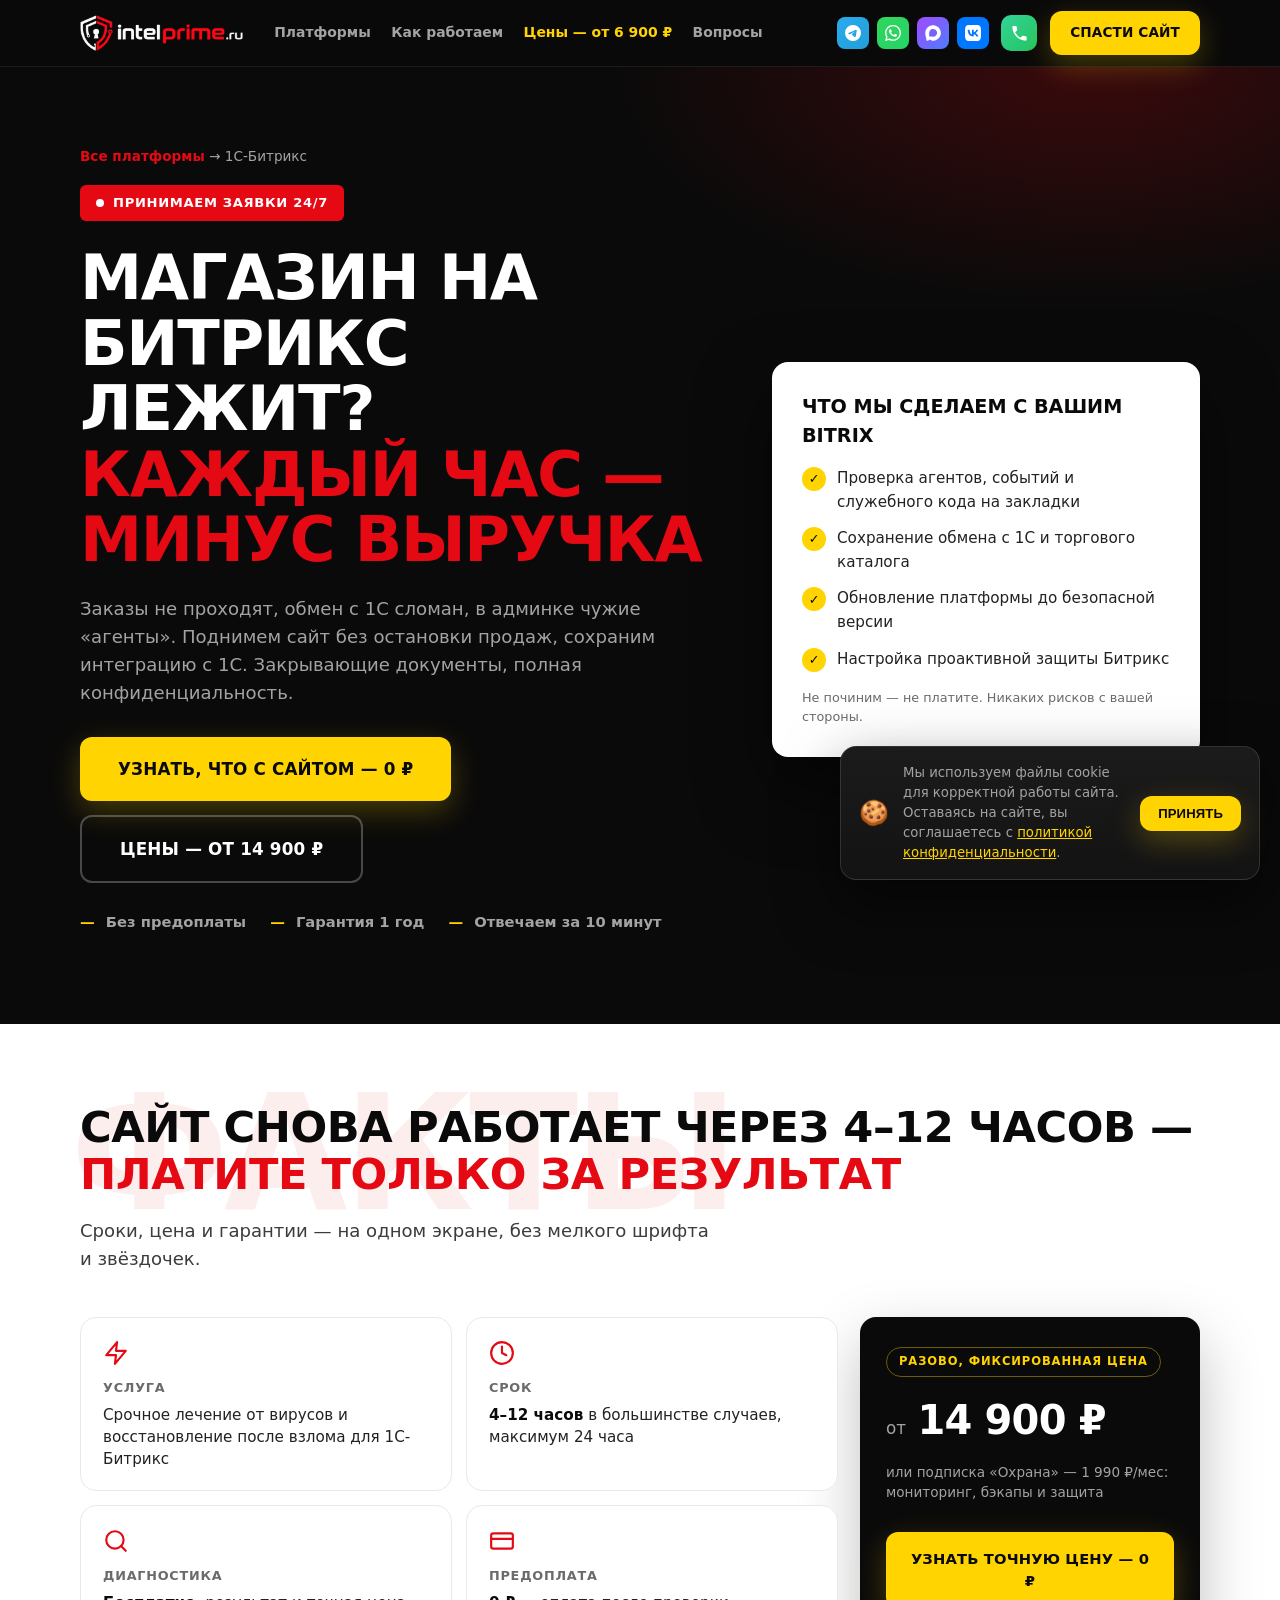
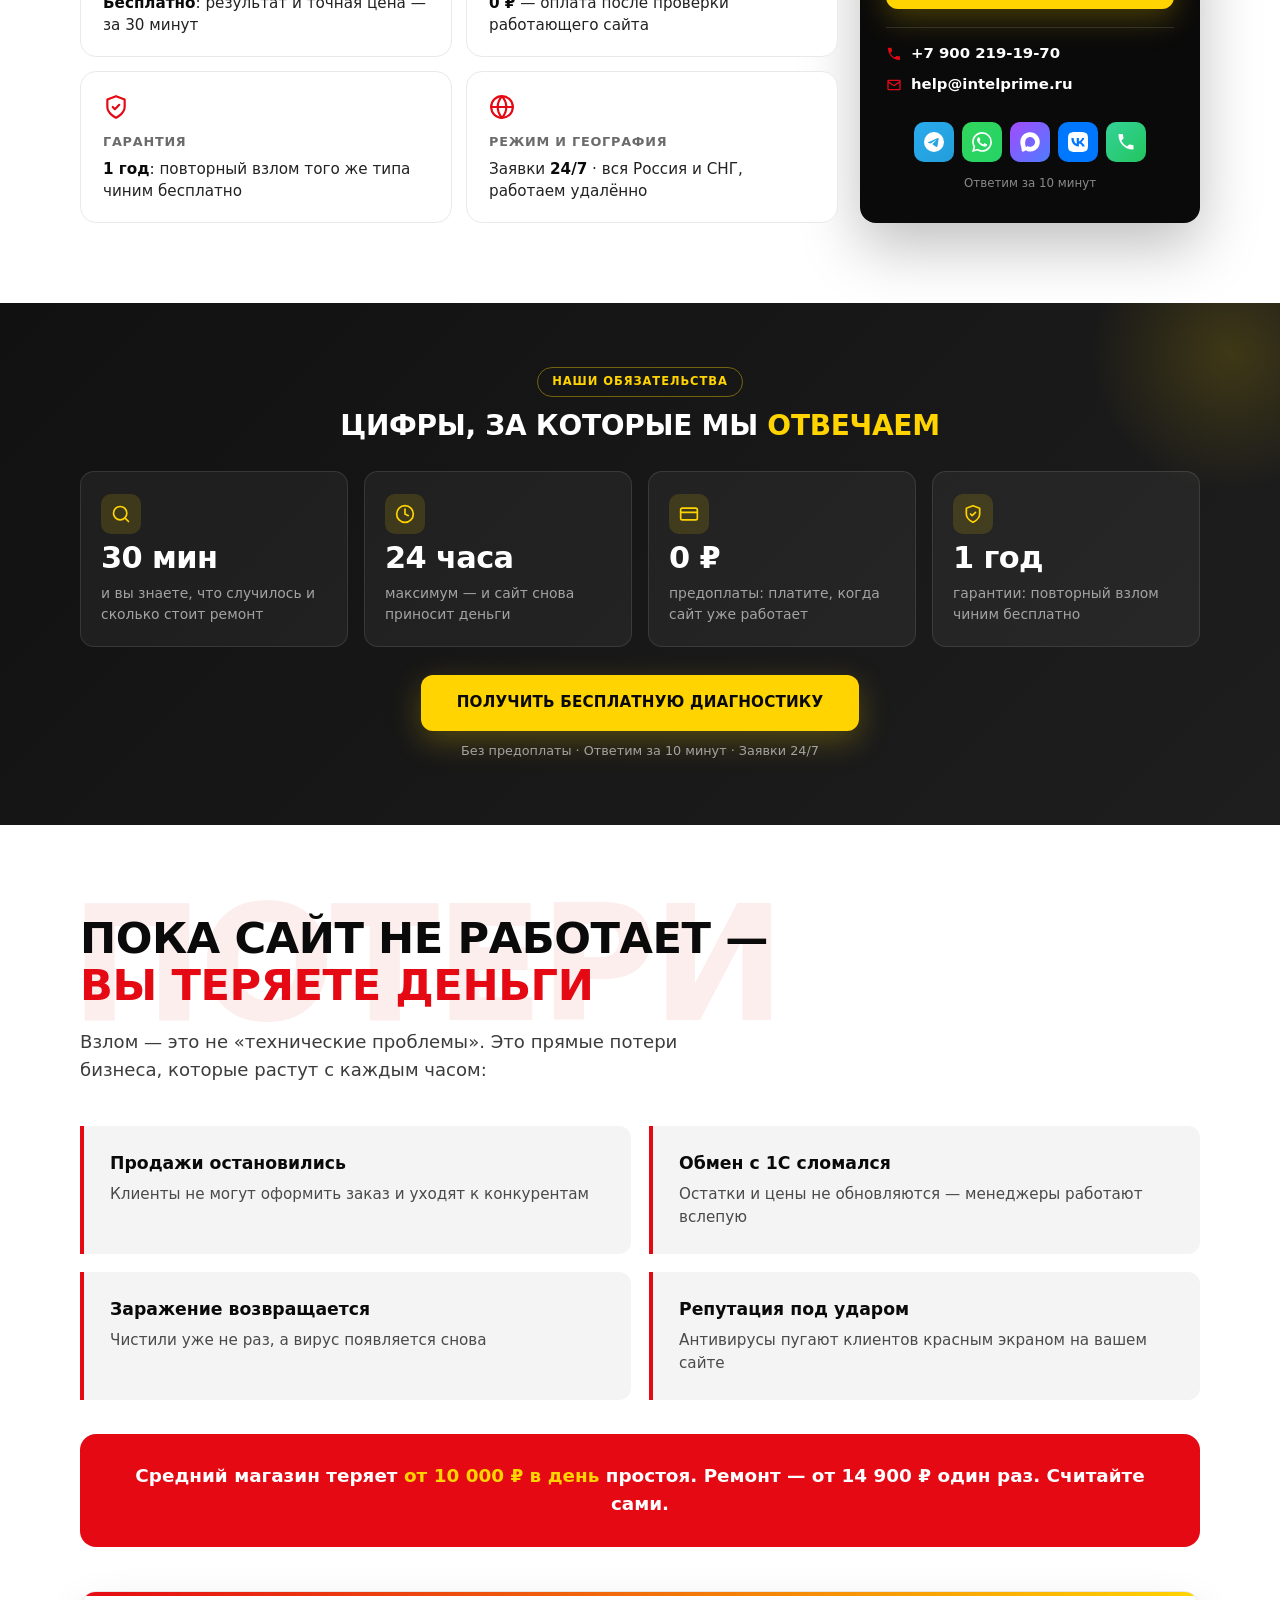
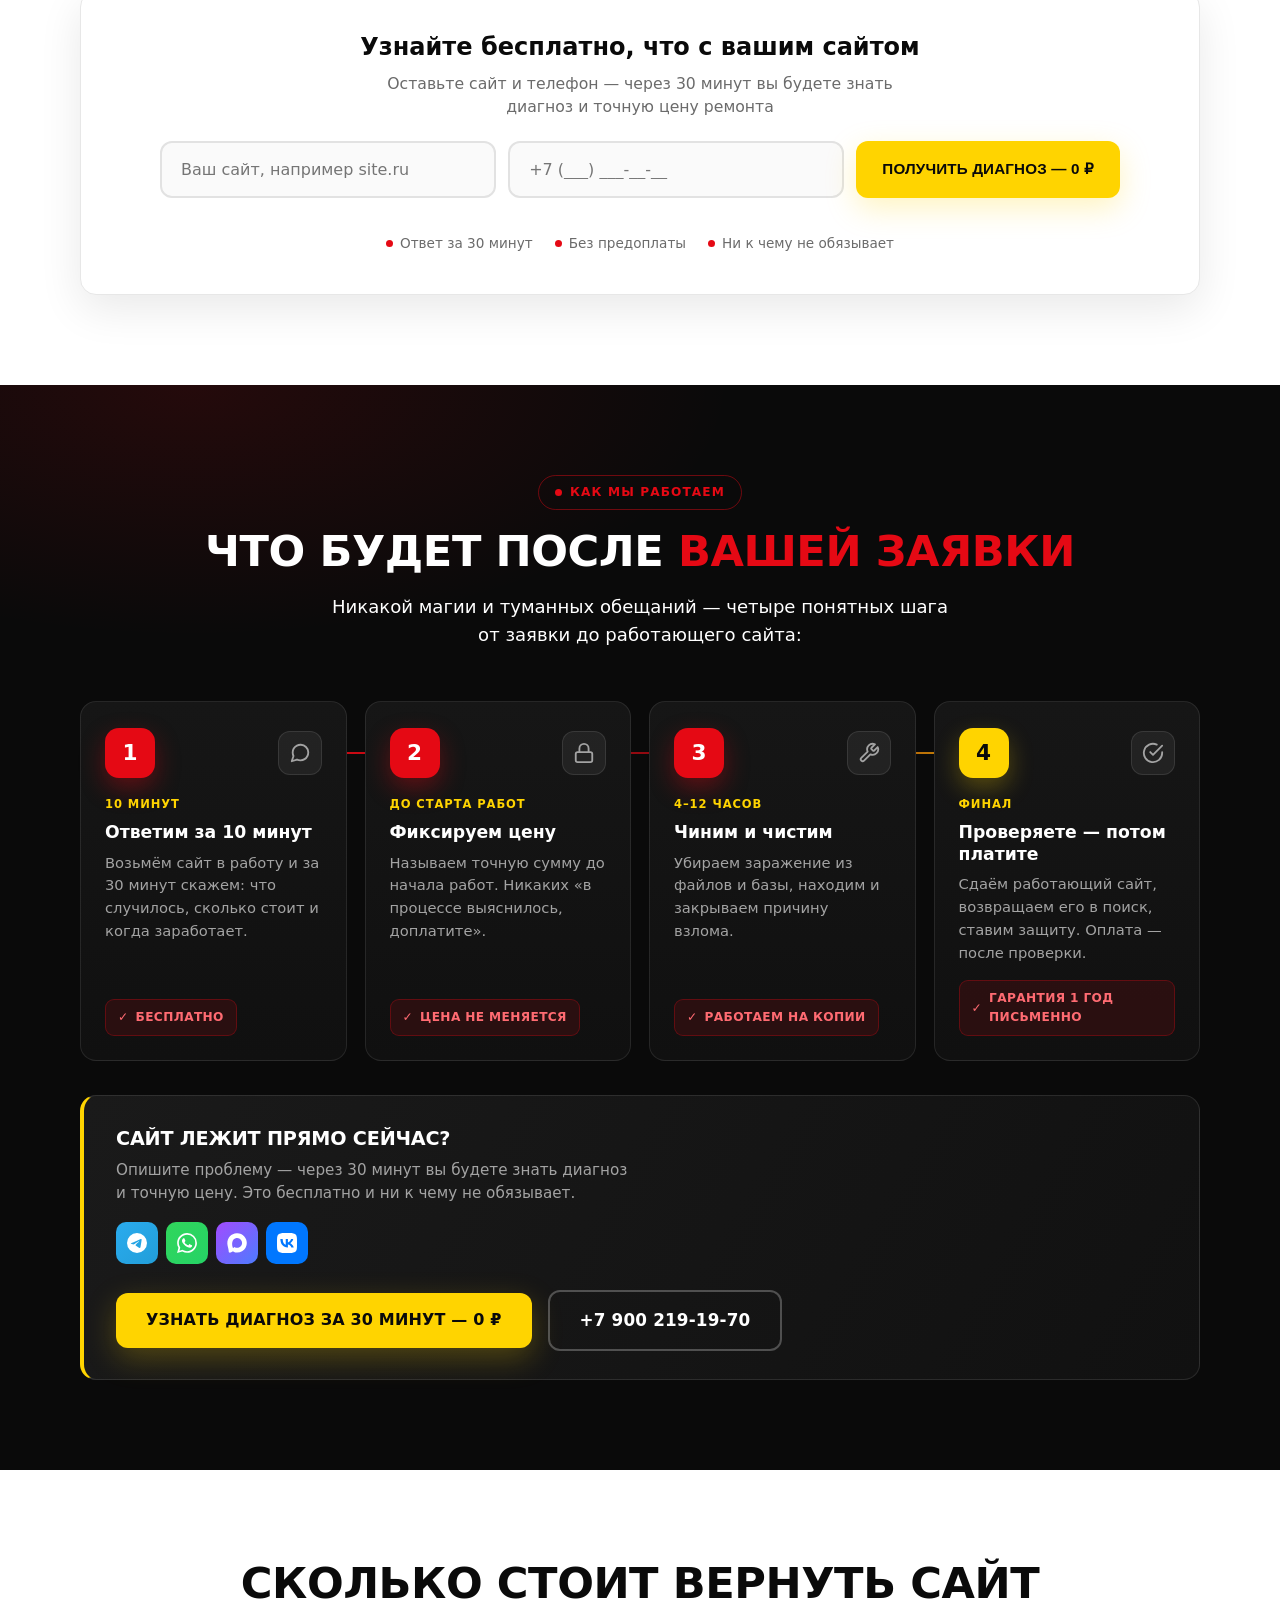
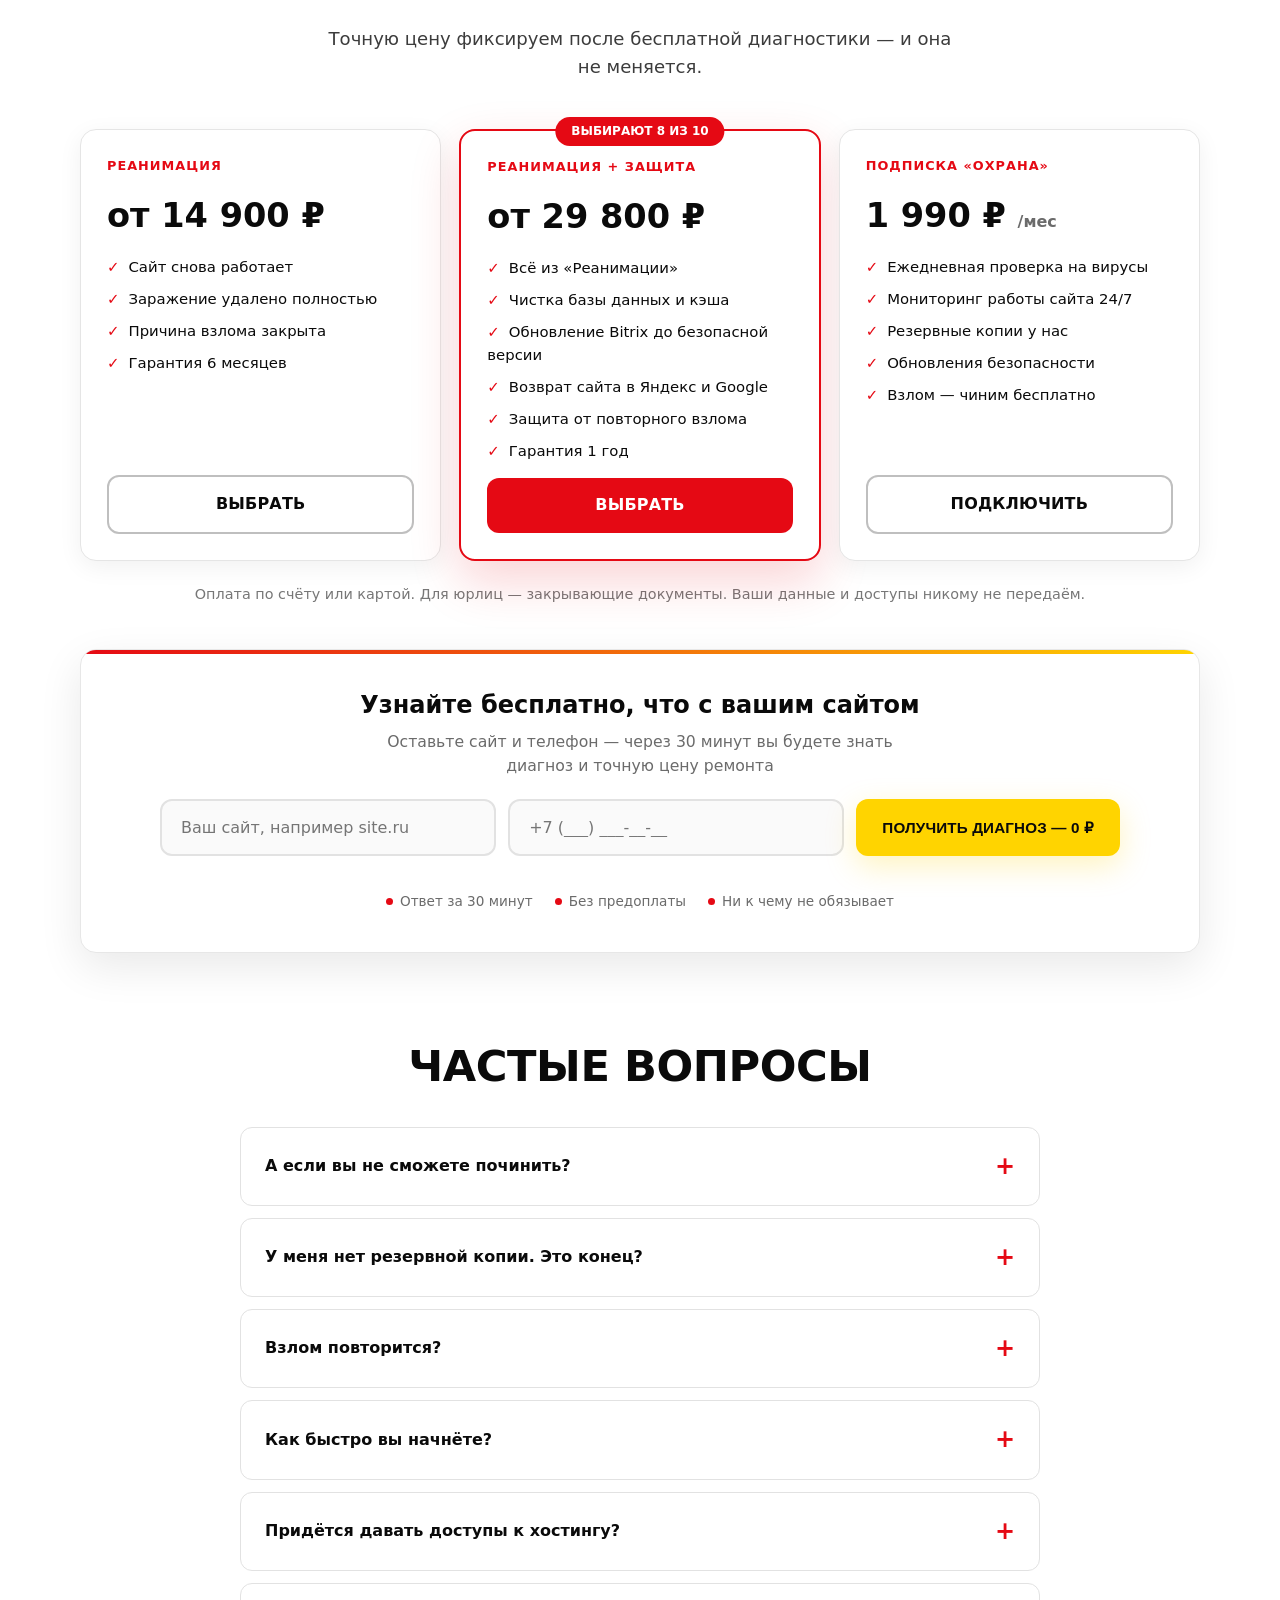
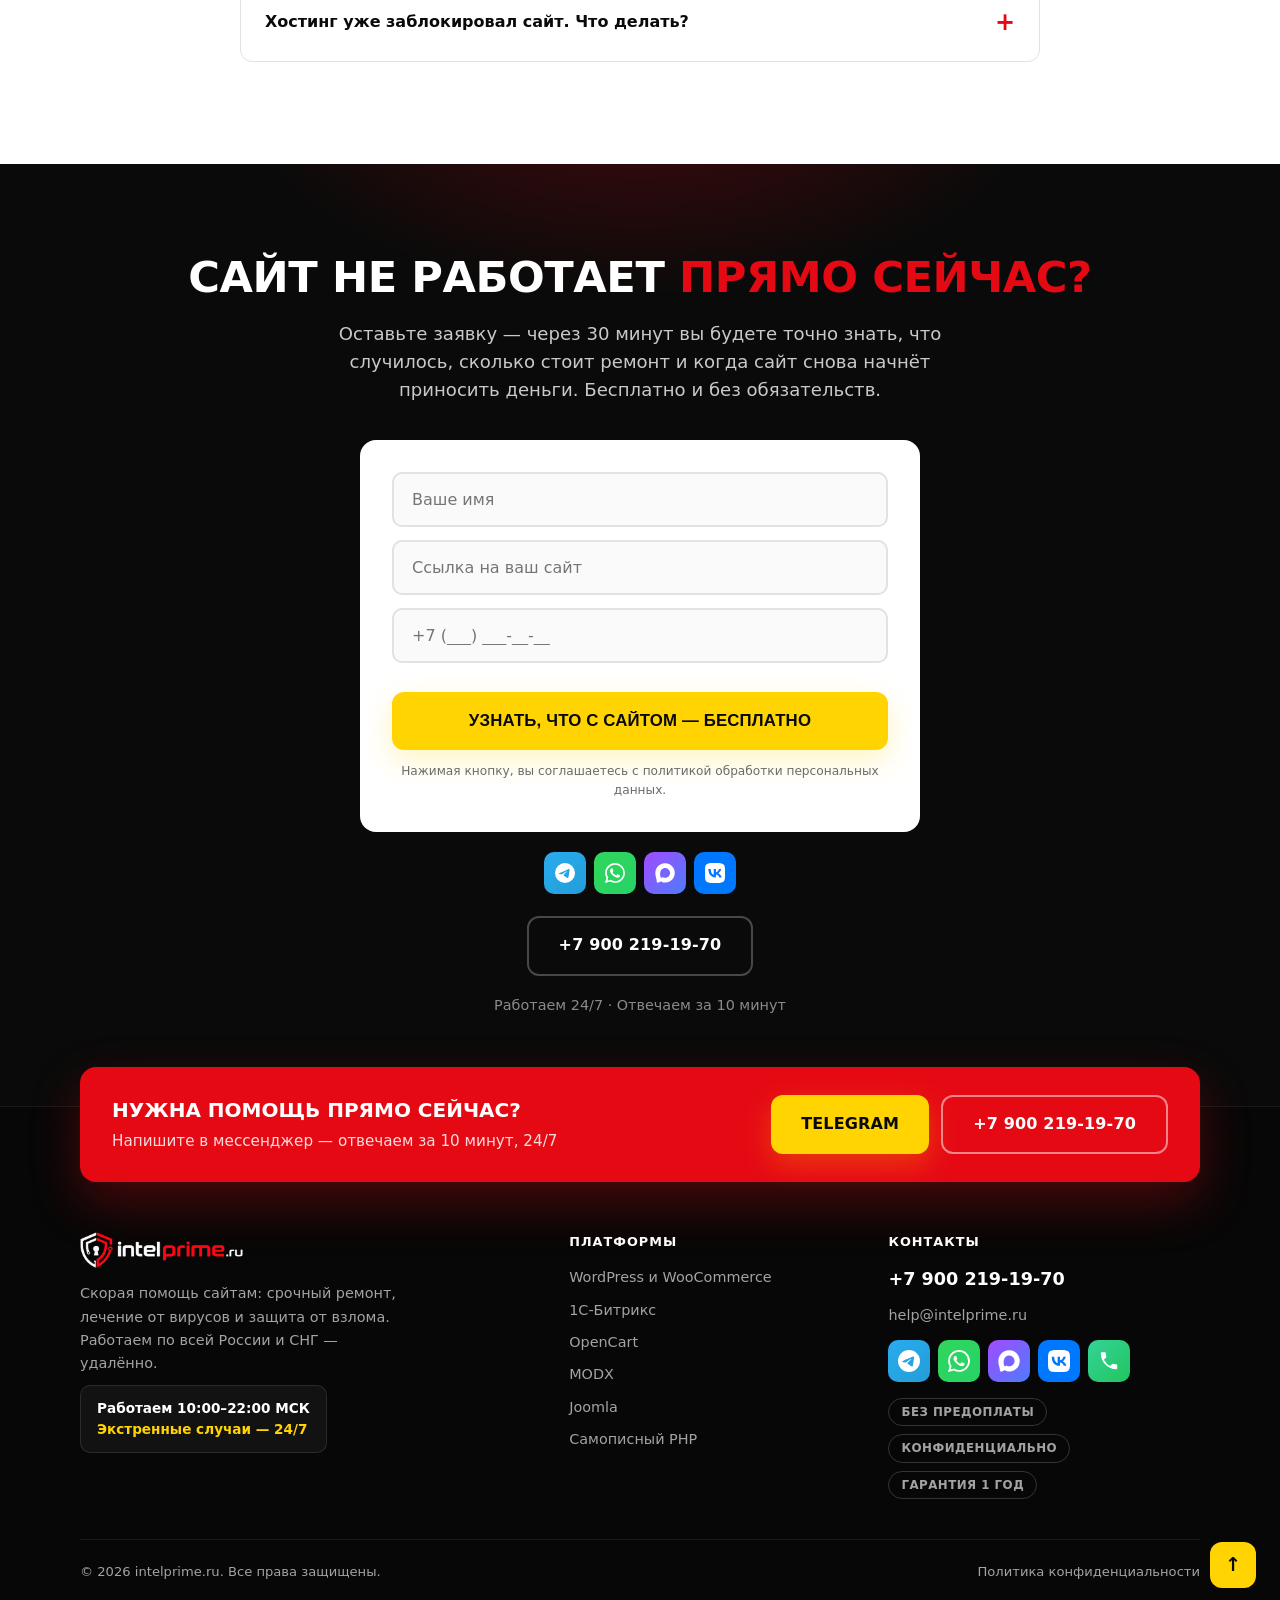
==== commit c8a6bc61: "a11y: fix 'Blocked aria-hidden' console warnings (inert + blur before hiding modal/mobile menu)" ====
--- a/bitrix.html
+++ b/bitrix.html
@@ -51,7 +51,7 @@
   </div>
 </header>
 <div class="mm-overlay" id="mm-overlay"></div>
-<div class="mobile-menu" id="mobile-menu" aria-hidden="true">
+<div class="mobile-menu" id="mobile-menu" aria-hidden="true" inert>
     <div class="mm-head">
       <a class="logo" href="index.html"><img src="assets/logo.png" alt="IntelPrime — защита от взлома сайтов"></a>
       <button class="mm-close" id="mm-close" aria-label="Закрыть меню">✕</button>
@@ -386,7 +386,7 @@
   <a class="scrollup" href="#" aria-label="Наверх">↑</a>
 </footer>
 <div class="sticky-cta"><a class="btn btn-cta btn-lg" href="#contact">Спасти сайт — диагностика 0 ₽</a></div>
-<div class="modal-overlay" id="lead-modal" aria-hidden="true">
+<div class="modal-overlay" id="lead-modal" aria-hidden="true" inert>
   <div class="modal" role="dialog" aria-modal="true" aria-labelledby="modal-title">
     <button class="modal-close" id="modal-close" aria-label="Закрыть">✕</button>
     <div class="modal-badge"><span class="pulse"></span>Ответим за 10 минут</div>
--- a/assets/style.css
+++ b/assets/style.css
@@ -16,13 +16,13 @@
 body{font-family:'Inter','Manrope','Segoe UI',system-ui,sans-serif;background:var(--black);color:var(--white);line-height:1.55;overflow-x:hidden;padding-top:66px}
 a{color:inherit;text-decoration:none}
 img{max-width:100%}
-.container{max-width:var(--maxw);margin:0 auto;padding:0 20px}
-section{padding:90px 0;position:relative}
-h1{font-size:clamp(2rem,5.4vw,3.9rem);line-height:1.05;font-weight:900;letter-spacing:-.02em;text-transform:uppercase}
-h2{font-size:clamp(1.6rem,3.6vw,2.7rem);font-weight:900;letter-spacing:-.01em;line-height:1.1;text-transform:uppercase;margin-bottom:18px}
-h3{font-size:1.15rem;font-weight:800}
+.container{max-width:var(--maxw);margin:0 auto;padding:0 clamp(14px,3vw,20px)}
+section{padding:clamp(56px,8vw,90px) 0;position:relative}
+h1{font-size:clamp(1.9rem,5.4vw,3.9rem);line-height:1.05;font-weight:900;letter-spacing:-.02em;text-transform:uppercase;overflow-wrap:break-word}
+h2{font-size:clamp(1.45rem,3.6vw,2.7rem);font-weight:900;letter-spacing:-.01em;line-height:1.1;text-transform:uppercase;margin-bottom:clamp(12px,2vw,18px);overflow-wrap:break-word}
+h3{font-size:clamp(1.02rem,.4vw + .9rem,1.15rem);font-weight:800}
 .red{color:var(--red)}
-.lead{font-size:1.13rem;max-width:640px}
+.lead{font-size:clamp(.98rem,.5vw + .85rem,1.13rem);max-width:640px}
 .center{text-align:center}
 .center .lead{margin:0 auto}
 
@@ -37,17 +37,17 @@
 
 /* header */
 header{position:fixed;top:0;left:0;right:0;z-index:50;background:rgba(10,10,10,.96);border-bottom:1px solid rgba(255,255,255,.08)}
-.nav{display:flex;align-items:center;gap:22px;height:66px;flex-wrap:nowrap}
+.nav{display:flex;align-items:center;gap:clamp(8px,1vw,14px);height:66px;flex-wrap:nowrap}
 .logo{display:flex;align-items:center;flex-shrink:0}
 .logo img{height:36px;width:auto;display:block}
-.nav-links{display:flex;gap:4px;align-items:center;font-size:.92rem;font-weight:700;color:var(--muted-d);margin-left:auto;white-space:nowrap}
-.nav-links a{position:relative;padding:9px 13px;border-radius:10px;transition:color .15s,background .15s}
-.nav-links a::after{content:"";position:absolute;left:13px;right:13px;bottom:4px;height:2px;border-radius:2px;background:var(--yellow);transform:scaleX(0);transform-origin:left;transition:transform .2s}
+.nav-links{display:flex;gap:clamp(0px,.3vw,4px);align-items:center;font-size:clamp(.78rem,.4vw + .55rem,.92rem);font-weight:700;color:var(--muted-d);margin-left:clamp(4px,.8vw,10px);white-space:nowrap}
+.nav-links a{position:relative;padding:9px clamp(7px,.65vw,9px);border-radius:10px;transition:color .15s,background .15s}
+.nav-links a::after{content:"";position:absolute;left:clamp(7px,.65vw,9px);right:clamp(7px,.65vw,9px);bottom:4px;height:2px;border-radius:2px;background:var(--yellow);transform:scaleX(0);transform-origin:left;transition:transform .2s}
 .nav-links a:hover{color:var(--white);background:rgba(255,255,255,.07)}
 .nav-links a:hover::after{transform:scaleX(1)}
 .nav-links .nav-hot{color:var(--yellow)}
 .nav-links .nav-hot:hover{color:var(--yellow);background:rgba(255,212,0,.1)}
-.nav-phone{font-weight:800;font-size:.95rem;white-space:nowrap;transition:color .15s}
+.nav-phone{font-weight:800;font-size:clamp(.82rem,.4vw + .58rem,.95rem);white-space:nowrap;transition:color .15s}
 .nav-phone:hover{color:var(--yellow)}
 .logo{white-space:nowrap}
 
@@ -62,7 +62,7 @@
 .soc-vk{background:#0077FF}
 .soc-ph{background:linear-gradient(135deg,#34D399,#22C55E)}
 .nav-socials{margin-left:auto}
-.nav-links~.nav-socials{margin-left:0}
+.nav-links~.nav-socials{margin-left:auto}
 .nav-socials a{width:32px;height:32px;border-radius:8px}
 .nav-socials .icn{width:16px;height:16px}
 
@@ -90,17 +90,27 @@
 .nav-phone-icon{display:none;width:40px;height:40px;border-radius:10px;align-items:center;justify-content:center;color:#fff;flex-shrink:0}
 .nav-phone-icon .icn{width:19px;height:19px}
 
-@media(min-width:1181px){.mobile-menu,.mm-overlay{display:none !important}}
-@media(max-width:1280px){.nav-socials{display:none}}
-@media(max-width:1180px){
+@media(min-width:901px){.mobile-menu,.mm-overlay{display:none !important}}
+@media(max-width:1280px){
+  .nav-phone{display:none}
+  .nav-phone-icon{display:flex;width:36px;height:36px}
+}
+@media(max-width:1150px){
+  .nav .nav-cta{padding:11px 14px;font-size:.78rem;letter-spacing:.02em}
+  .nav-socials a{width:28px;height:28px;border-radius:7px}
+  .nav-socials .icn{width:14px;height:14px}
+}
+@media(max-width:1000px){
+  .nav-socials{display:none}
+  .nav-phone-icon{margin-left:auto}
+}
+@media(max-width:900px){
   .nav-links{display:none}
   .burger{display:flex}
-  .nav .nav-cta{margin-left:auto}
+  .nav-phone-icon{margin-left:auto}
 }
 @media(max-width:560px){
   body{padding-top:60px}
-  .nav-phone{display:none}
-  .nav-phone-icon{display:flex}
   .nav .nav-cta{padding:9px 11px;font-size:.72rem;border-radius:9px;box-shadow:none;letter-spacing:0}
   .nav{gap:9px;height:60px}
   .logo img{height:30px}
@@ -112,7 +122,7 @@
 }
 
 /* buttons */
-.btn{display:inline-flex;align-items:center;justify-content:center;gap:8px;padding:16px 30px;border-radius:12px;font-weight:800;font-size:1rem;border:0;cursor:pointer;transition:.18s;text-transform:uppercase;letter-spacing:.01em}
+.btn{display:inline-flex;align-items:center;justify-content:center;gap:8px;padding:clamp(13px,1.2vw,16px) clamp(18px,2.6vw,30px);border-radius:12px;font-weight:800;font-size:clamp(.86rem,.4vw + .78rem,1rem);border:0;cursor:pointer;transition:.18s;text-transform:uppercase;letter-spacing:.01em;text-align:center;max-width:100%}
 .nav .btn{white-space:nowrap}
 .btn-cta{background:var(--yellow);color:var(--black);box-shadow:0 10px 30px rgba(255,212,0,.25)}
 .btn-cta:hover{transform:translateY(-2px);box-shadow:0 14px 36px rgba(255,212,0,.4)}
@@ -122,25 +132,26 @@
 .btn-outline:hover{border-color:var(--white)}
 .light .btn-outline{border-color:rgba(0,0,0,.25);color:var(--black)}
 .light .btn-outline:hover{border-color:var(--black)}
-.btn-lg{padding:19px 38px;font-size:1.05rem}
-.nav .btn{padding:11px 20px;font-size:.85rem}
+.btn-lg{padding:clamp(15px,1.5vw,19px) clamp(22px,3.3vw,38px);font-size:clamp(.9rem,.45vw + .8rem,1.05rem)}
+@media(max-width:560px){.hero-ctas .btn,.footer-cta-btns .btn,.messengers .btn{flex:1 1 100%;width:100%}}
+.nav .btn{padding:11px 20px;font-size:clamp(.72rem,.3vw + .66rem,.85rem)}
 
 /* hero */
-.hero{padding:80px 0 90px;background:
+.hero{padding:clamp(48px,7vw,80px) 0 clamp(56px,8vw,90px);background:
   radial-gradient(800px 400px at 85% 0%,rgba(229,9,20,.22),transparent 60%),var(--black)}
-.hero-grid{display:grid;grid-template-columns:1.2fr .8fr;gap:50px;align-items:center}
+.hero-grid{display:grid;grid-template-columns:1.2fr .8fr;gap:clamp(28px,4.3vw,50px);align-items:center}
 @media(max-width:920px){.hero-grid{grid-template-columns:1fr}}
 .badge{display:inline-flex;align-items:center;gap:9px;background:var(--red);color:#fff;padding:8px 16px;border-radius:6px;font-size:.82rem;font-weight:800;text-transform:uppercase;letter-spacing:.05em;margin-bottom:24px}
 .badge .pulse{width:8px;height:8px;border-radius:50%;background:#fff;animation:pulse 1.3s infinite}
 @keyframes pulse{0%{box-shadow:0 0 0 0 rgba(255,255,255,.7)}70%{box-shadow:0 0 0 8px rgba(255,255,255,0)}100%{box-shadow:0 0 0 0 rgba(255,255,255,0)}}
 .hero h1 em{font-style:normal;color:var(--red)}
-.hero .lead{margin:22px 0 30px;color:var(--muted-d)}
-.hero-ctas{display:flex;gap:14px;flex-wrap:wrap;margin-bottom:28px}
-.hero-points{display:flex;gap:10px 24px;flex-wrap:wrap;color:var(--muted-d);font-size:.92rem;font-weight:600}
+.hero .lead{margin:clamp(16px,2vw,22px) 0 clamp(22px,2.6vw,30px);color:var(--muted-d)}
+.hero-ctas{display:flex;gap:clamp(10px,1.2vw,14px);flex-wrap:wrap;margin-bottom:clamp(20px,2.4vw,28px)}
+.hero-points{display:flex;gap:10px 24px;flex-wrap:wrap;color:var(--muted-d);font-size:clamp(.84rem,.3vw + .78rem,.92rem);font-weight:600}
 .hero-points b{color:var(--yellow);margin-right:6px}
 
 /* hero side card */
-.promise{background:var(--white);color:var(--black);border-radius:var(--radius);padding:30px;box-shadow:0 30px 70px rgba(0,0,0,.5)}
+.promise{background:var(--white);color:var(--black);border-radius:var(--radius);padding:clamp(20px,2.6vw,30px);box-shadow:0 30px 70px rgba(0,0,0,.5)}
 .promise h3{margin-bottom:16px;font-size:1.2rem;text-transform:uppercase}
 .promise ul{list-style:none;display:grid;gap:13px}
 .promise li{display:flex;gap:11px;align-items:flex-start;font-size:.95rem;color:#222}
@@ -164,21 +175,21 @@
 /* pain section */
 .pain-list{display:grid;grid-template-columns:repeat(2,1fr);gap:18px;margin-top:42px}
 @media(max-width:720px){.pain-list{grid-template-columns:1fr}}
-.pain{background:var(--black2);border-left:4px solid var(--red);border-radius:0 12px 12px 0;padding:24px 26px}
+.pain{background:var(--black2);border-left:4px solid var(--red);border-radius:0 12px 12px 0;padding:clamp(18px,2.2vw,24px) clamp(18px,2.3vw,26px)}
 .light .pain{background:var(--grey)}
 .pain b{display:block;font-size:1.08rem;margin-bottom:6px}
 .pain p{color:var(--muted-d);font-size:.95rem}
 .light .pain p{color:#4a4a4a}
-.money{margin-top:34px;background:var(--red);color:#fff;border-radius:var(--radius);padding:28px 32px;font-size:1.15rem;font-weight:800;text-align:center}
+.money{margin-top:clamp(24px,3vw,34px);background:var(--red);color:#fff;border-radius:var(--radius);padding:clamp(20px,2.4vw,28px) clamp(18px,2.8vw,32px);font-size:clamp(.98rem,.5vw + .85rem,1.15rem);font-weight:800;text-align:center}
 .money b{color:var(--yellow)}
 
 /* grids/cards */
-.grid{display:grid;gap:18px}
+.grid{display:grid;gap:clamp(12px,1.6vw,18px)}
 .grid-3{grid-template-columns:repeat(3,1fr)}
 .grid-4{grid-template-columns:repeat(4,1fr)}
 @media(max-width:960px){.grid-3,.grid-4{grid-template-columns:1fr 1fr}}
 @media(max-width:620px){.grid-3,.grid-4{grid-template-columns:1fr}}
-.card{background:var(--black2);border:1px solid rgba(255,255,255,.09);border-radius:var(--radius);padding:26px;transition:.2s}
+.card{background:var(--black2);border:1px solid rgba(255,255,255,.09);border-radius:var(--radius);padding:clamp(18px,2.3vw,26px);transition:.2s}
 .card:hover{border-color:var(--red);box-shadow:0 14px 34px rgba(0,0,0,.16)}
 .light .card{background:var(--white);border:1px solid #e5e5e5;color:var(--black);box-shadow:0 6px 24px rgba(0,0,0,.06)}
 .card .emoji{font-size:1.8rem;margin-bottom:12px;display:block}
@@ -190,7 +201,7 @@
 .cms-card .tag{position:absolute;top:18px;right:18px;font-size:.68rem;font-weight:800;letter-spacing:.07em;text-transform:uppercase;color:#5b5b5b}
 .cms-card .price{font-weight:900;font-size:1.05rem}
 .cms-card h3 a:hover{color:var(--red)}
-.cms-card .go{margin-top:auto;display:flex;align-items:center;justify-content:center;gap:8px;width:100%;padding:13px 16px;border-radius:10px;background:var(--yellow);color:var(--black);font-weight:900;font-size:.85rem;text-transform:uppercase;letter-spacing:.02em;border:0;cursor:pointer;font-family:inherit;transition:.18s;box-shadow:0 8px 22px rgba(255,204,0,.22)}
+.cms-card .go{margin-top:auto;display:flex;align-items:center;justify-content:center;gap:8px;width:100%;padding:clamp(11px,1.2vw,13px) 16px;border-radius:10px;background:var(--yellow);color:var(--black);font-weight:900;font-size:clamp(.76rem,.3vw + .7rem,.85rem);text-transform:uppercase;letter-spacing:.02em;border:0;cursor:pointer;font-family:inherit;transition:.18s;box-shadow:0 8px 22px rgba(255,204,0,.22)}
 .cms-card .go:hover{background:var(--red);color:#fff;box-shadow:0 8px 22px rgba(229,9,20,.3);transform:translateY(-1px)}
 .cms-icn{width:26px;height:26px;fill:#fff;display:block}
 .cms-logo{width:52px;height:52px;border-radius:12px;display:flex;align-items:center;justify-content:center;font-weight:900;font-size:1.25rem;color:#fff}
@@ -205,7 +216,7 @@
 #process{background:radial-gradient(900px 420px at 15% 0%,rgba(229,9,20,.12),transparent 60%),var(--black)}
 .proc{position:relative;display:grid;grid-template-columns:repeat(4,1fr);gap:18px;margin-top:52px}
 .proc-track{position:absolute;top:51px;left:calc(12.5% - 9px);right:calc(12.5% - 9px);height:2px;background:linear-gradient(90deg,var(--red) 0%,rgba(229,9,20,.55) 60%,rgba(255,212,0,.9) 100%);pointer-events:none;z-index:0}
-.proc-step{cursor:pointer;position:relative;z-index:1;display:flex;flex-direction:column;background:linear-gradient(180deg,#161616 0%,#101010 100%);border:1px solid rgba(255,255,255,.09);border-radius:var(--radius);padding:26px 24px 24px;transition:.22s}
+.proc-step{cursor:pointer;position:relative;z-index:1;display:flex;flex-direction:column;background:linear-gradient(180deg,#161616 0%,#101010 100%);border:1px solid rgba(255,255,255,.09);border-radius:var(--radius);padding:clamp(18px,2.3vw,26px) clamp(16px,2.1vw,24px) clamp(16px,2.1vw,24px);transition:.22s}
 .proc-step:hover{border-color:rgba(229,9,20,.65);box-shadow:0 22px 48px rgba(0,0,0,.5),0 0 0 1px rgba(229,9,20,.25);transform:translateY(-4px)}
 .proc-head{display:flex;align-items:center;justify-content:space-between;margin-bottom:18px}
 .proc-num{width:50px;height:50px;border-radius:14px;background:var(--red);color:#fff;display:flex;align-items:center;justify-content:center;font-weight:900;font-size:1.35rem;box-shadow:0 10px 24px rgba(229,9,20,.35)}
@@ -218,8 +229,8 @@
 .proc-step p{color:var(--muted-d);font-size:.92rem;flex:1}
 .proc-badge{display:inline-flex;align-items:center;gap:7px;margin-top:16px;padding:8px 12px;border-radius:9px;background:rgba(229,9,20,.12);border:1px solid rgba(229,9,20,.3);color:#ff6b72;font-size:.76rem;font-weight:800;text-transform:uppercase;letter-spacing:.03em;align-self:flex-start}
 .proc-badge::before{content:"✓";font-weight:900}
-.proc-cta{display:flex;align-items:center;justify-content:space-between;gap:26px;flex-wrap:wrap;margin-top:34px;background:linear-gradient(120deg,#1a1a1a 0%,#111 100%);border:1px solid rgba(255,255,255,.1);border-left:4px solid var(--yellow);border-radius:var(--radius);padding:28px 32px}
-.proc-cta-txt b{display:block;font-size:1.2rem;font-weight:900;text-transform:uppercase;letter-spacing:-.01em}
+.proc-cta{display:flex;align-items:center;justify-content:space-between;gap:clamp(18px,2.3vw,26px);flex-wrap:wrap;margin-top:clamp(24px,3vw,34px);background:linear-gradient(120deg,#1a1a1a 0%,#111 100%);border:1px solid rgba(255,255,255,.1);border-left:4px solid var(--yellow);border-radius:var(--radius);padding:clamp(20px,2.4vw,28px) clamp(18px,2.8vw,32px)}
+.proc-cta-txt b{display:block;font-size:clamp(1.02rem,.5vw + .9rem,1.2rem);font-weight:900;text-transform:uppercase;letter-spacing:-.01em}
 .proc-cta-txt span{display:block;color:var(--muted-d);font-size:.95rem;margin-top:5px;max-width:520px}
 .proc-cta-btns{display:flex;gap:16px;flex-wrap:wrap;align-items:center}
 .proc-socials{margin-top:16px}
@@ -250,17 +261,17 @@
 .strip{position:relative}
 .strip-head{text-align:center;margin-bottom:30px}
 .strip-tag{display:inline-block;font-size:.72rem;font-weight:800;letter-spacing:.08em;text-transform:uppercase;color:var(--yellow);border:1px solid rgba(255,212,0,.4);border-radius:99px;padding:5px 14px;margin-bottom:14px}
-.strip-head h2{font-size:1.75rem;font-weight:900;letter-spacing:-.01em}
+.strip-head h2{font-size:clamp(1.3rem,1.5vw + .9rem,1.75rem);font-weight:900;letter-spacing:-.01em}
 .strip-accent{color:var(--yellow)}
 .strip-grid{display:grid;grid-template-columns:repeat(4,1fr);gap:16px}
 .strip-item{background:rgba(255,255,255,.05);border:1px solid rgba(255,255,255,.1);border-radius:14px;padding:22px 20px;display:flex;flex-direction:column;gap:9px;transition:.2s}
 .strip-item:hover{transform:translateY(-3px);border-color:rgba(255,212,0,.5)}
 .strip-ic{width:40px;height:40px;border-radius:10px;background:rgba(255,212,0,.14);color:var(--yellow);display:flex;align-items:center;justify-content:center}
 .strip-ic .fact-ic{width:20px;height:20px;color:var(--yellow);margin-bottom:0}
-.strip-item b{font-size:1.9rem;font-weight:900;letter-spacing:-.02em;line-height:1}
+.strip-item b{font-size:clamp(1.5rem,1.2vw + 1.1rem,1.9rem);font-weight:900;letter-spacing:-.02em;line-height:1}
 .strip-item>span:last-child{font-size:.87rem;color:var(--muted-d);line-height:1.5}
 .strip-foot{margin-top:28px;display:flex;flex-direction:column;align-items:center;gap:10px;position:relative}
-.strip-btn{padding:16px 36px;font-size:.95rem}
+.strip-btn{padding:clamp(13px,1.4vw,16px) clamp(20px,3.1vw,36px);font-size:clamp(.84rem,.35vw + .77rem,.95rem)}
 .strip-foot p{font-size:.8rem;color:var(--muted-d)}
 @media(max-width:900px){.strip-grid{grid-template-columns:1fr 1fr}}
 @media(max-width:560px){.strip-sec{padding:48px 0}.strip-grid{grid-template-columns:1fr}.strip-head h2{font-size:1.4rem}.strip-btn{width:100%}}
@@ -269,7 +280,7 @@
 .price-card{display:flex;flex-direction:column;gap:14px;position:relative}
 .price-card.featured{border:2px solid var(--red);box-shadow:0 20px 50px rgba(229,9,20,.18)}
 .price-card .plan{font-weight:800;text-transform:uppercase;font-size:.8rem;letter-spacing:.08em;color:var(--red)}
-.price-card .cost{font-size:2.1rem;font-weight:900}
+.price-card .cost{font-size:clamp(1.7rem,1.3vw + 1.3rem,2.1rem);font-weight:900}
 .price-card .cost span{font-size:1rem;font-weight:600;color:var(--muted-l)}
 .price-card ul{list-style:none;display:grid;gap:9px;font-size:.93rem}
 .price-card li::before{content:"✓";color:var(--red);font-weight:900;margin-right:9px}
@@ -278,31 +289,31 @@
 
 /* faq */
 .faq-item{border:1px solid #e2e2e2;border-radius:12px;background:var(--white);color:var(--black);margin-bottom:12px;overflow:hidden}
-.faq-item summary{padding:20px 24px;font-weight:800;cursor:pointer;list-style:none;display:flex;justify-content:space-between;align-items:center;gap:14px}
+.faq-item summary{padding:clamp(15px,1.8vw,20px) clamp(16px,2.1vw,24px);font-weight:800;cursor:pointer;list-style:none;display:flex;justify-content:space-between;align-items:center;gap:14px}
 .faq-item summary::-webkit-details-marker{display:none}
 .faq-item summary::after{content:"+";font-size:1.5rem;color:var(--red);transition:.2s;flex-shrink:0}
 .faq-item[open] summary::after{transform:rotate(45deg)}
-.faq-item .answer{padding:0 24px 20px;color:#555}
+.faq-item .answer{padding:0 clamp(16px,2.1vw,24px) clamp(15px,1.8vw,20px);color:#555;font-size:clamp(.9rem,.3vw + .84rem,1rem)}
 
 /* form */
 .cta-final{background:
   radial-gradient(700px 380px at 50% -10%,rgba(229,9,20,.28),transparent 60%),var(--black)}
-.form-card{max-width:560px;margin:36px auto 0;background:var(--white);color:var(--black);border-radius:var(--radius);padding:32px}
-.form-card input{width:100%;padding:16px 18px;border-radius:10px;border:2px solid #e2e2e2;background:#fafafa;color:var(--black);font-size:1rem;margin-bottom:13px;font-family:inherit}
+.form-card{max-width:560px;margin:clamp(26px,3.2vw,36px) auto 0;background:var(--white);color:var(--black);border-radius:var(--radius);padding:clamp(20px,2.8vw,32px)}
+.form-card input{width:100%;padding:clamp(13px,1.4vw,16px) clamp(14px,1.6vw,18px);border-radius:10px;border:2px solid #e2e2e2;background:#fafafa;color:var(--black);font-size:1rem;margin-bottom:13px;font-family:inherit}
 .form-card input:focus{outline:0;border-color:var(--red)}
 .form-card .btn{width:100%}
 .form-card .fine{font-size:.76rem;color:var(--muted-l);margin-top:12px;text-align:center}
 .messengers{display:flex;gap:12px;justify-content:center;margin-top:22px;flex-wrap:wrap}
 .hp-field{position:absolute !important;left:-9999px !important;width:1px;height:1px;opacity:0;pointer-events:none}
-.quick-form{width:100%;margin:44px auto 0;background:var(--white);border:1px solid #e7e7e7;border-radius:var(--radius);padding:40px 44px;text-align:center;box-shadow:0 14px 44px rgba(0,0,0,.09);position:relative;overflow:hidden}
+.quick-form{width:100%;margin:clamp(30px,3.8vw,44px) auto 0;background:var(--white);border:1px solid #e7e7e7;border-radius:var(--radius);padding:clamp(26px,3.5vw,40px) clamp(16px,3.8vw,44px);text-align:center;box-shadow:0 14px 44px rgba(0,0,0,.09);position:relative;overflow:hidden}
 .quick-form::before{content:"";position:absolute;top:0;left:0;right:0;height:4px;background:linear-gradient(90deg,var(--red),var(--yellow))}
 .qf-head{margin-bottom:22px}
-.qf-title{display:block;font-size:1.5rem;font-weight:900;color:var(--black);line-height:1.25}
+.qf-title{display:block;font-size:clamp(1.18rem,1vw + .9rem,1.5rem);font-weight:900;color:var(--black);line-height:1.25}
 .qf-sub{margin:10px auto 0;max-width:560px;color:var(--muted-l);font-size:.98rem;line-height:1.5}
 .qf-row{display:flex;gap:12px;max-width:960px;margin:0 auto}
 .qf-row input{flex:1;min-width:0;padding:17px 19px;border-radius:12px;border:2px solid #e2e2e2;background:#fafafa;color:var(--black);font-size:1rem;font-family:inherit}
 .qf-row input:focus{outline:0;border-color:var(--red)}
-.qf-row .btn{white-space:nowrap;padding:17px 26px;font-size:.95rem}
+.qf-row .btn{white-space:nowrap;padding:clamp(14px,1.5vw,17px) clamp(18px,2.3vw,26px);font-size:clamp(.84rem,.35vw + .77rem,.95rem)}
 .quick-form .form-error{text-align:center;margin-top:10px}
 .qf-points{display:flex;gap:8px 22px;justify-content:center;flex-wrap:wrap;margin-top:18px}
 .qf-points span{font-size:.85rem;color:var(--muted-l);display:inline-flex;align-items:center;gap:7px}
@@ -336,7 +347,7 @@
 .cookie-ic{font-size:1.5rem;line-height:1}
 .cookie-txt{font-size:.83rem;color:var(--muted-d);line-height:1.5}
 .cookie-txt a{color:var(--yellow);text-decoration:underline}
-.cookie-btn{padding:10px 18px;font-size:.82rem;white-space:nowrap;flex-shrink:0}
+.cookie-btn{padding:10px 18px;font-size:clamp(.75rem,.25vw + .7rem,.82rem);white-space:nowrap;flex-shrink:0}
 @media(max-width:620px){
   .cookie-bar{left:0;right:0;bottom:0;max-width:none;flex-wrap:wrap;border-radius:16px 16px 0 0;border-left:0;border-right:0;border-bottom:0}
   .cookie-bar.show{transform:translateY(0)}
@@ -345,8 +356,8 @@
 
 /* footer */
 footer{background:#070707;border-top:1px solid rgba(255,255,255,.08);padding:0 0 30px;color:var(--muted-d);font-size:.9rem;position:relative}
-.footer-cta{display:flex;justify-content:space-between;align-items:center;gap:24px;flex-wrap:wrap;background:var(--red);color:#fff;border-radius:var(--radius);padding:28px 32px;transform:translateY(-40px);box-shadow:0 20px 50px rgba(229,9,20,.3)}
-.footer-cta h3{text-transform:uppercase;font-size:1.25rem;margin-bottom:4px}
+.footer-cta{display:flex;justify-content:space-between;align-items:center;gap:clamp(16px,2.1vw,24px);flex-wrap:wrap;background:var(--red);color:#fff;border-radius:var(--radius);padding:clamp(20px,2.4vw,28px) clamp(18px,2.8vw,32px);transform:translateY(-40px);box-shadow:0 20px 50px rgba(229,9,20,.3)}
+.footer-cta h3{text-transform:uppercase;font-size:clamp(1.05rem,.5vw + .95rem,1.25rem);margin-bottom:4px}
 .footer-cta p{color:rgba(255,255,255,.85);font-size:.95rem}
 .footer-cta-btns{display:flex;gap:12px;flex-wrap:wrap}
 .footer-cta .btn-outline{border-color:rgba(255,255,255,.5);color:#fff}
@@ -388,18 +399,19 @@
 /* lead modal */
 .modal-overlay{position:fixed;inset:0;background:rgba(0,0,0,.72);backdrop-filter:blur(4px);z-index:100;display:flex;align-items:center;justify-content:center;padding:20px;opacity:0;pointer-events:none;transition:.25s}
 .modal-overlay.open{opacity:1;pointer-events:auto}
-.modal{position:relative;width:100%;max-width:440px;background:var(--white);color:var(--black);border-radius:var(--radius);padding:34px 30px 28px;box-shadow:0 40px 100px rgba(0,0,0,.6);transform:translateY(24px) scale(.97);transition:.28s cubic-bezier(.2,.7,.3,1)}
+.modal{position:relative;width:100%;max-width:440px;background:var(--white);color:var(--black);border-radius:var(--radius);padding:clamp(24px,3vw,34px) clamp(18px,2.6vw,30px) clamp(20px,2.5vw,28px);box-shadow:0 40px 100px rgba(0,0,0,.6);transform:translateY(24px) scale(.97);transition:.28s cubic-bezier(.2,.7,.3,1)}
 .modal-overlay.open .modal{transform:none}
 .modal-close{position:absolute;top:14px;right:14px;width:38px;height:38px;border:1px solid #e2e2e2;border-radius:10px;background:#fff;color:#555;font-size:.95rem;cursor:pointer;transition:.15s}
 .modal-close:hover{border-color:var(--red);color:var(--red)}
 .modal-badge{display:inline-flex;align-items:center;gap:8px;background:var(--red);color:#fff;padding:6px 13px;border-radius:6px;font-size:.75rem;font-weight:800;text-transform:uppercase;letter-spacing:.05em;margin-bottom:14px}
 .modal-badge .pulse{width:7px;height:7px;border-radius:50%;background:#fff;animation:pulse 1.3s infinite}
-.modal h3{font-size:1.4rem;text-transform:uppercase;line-height:1.15;margin-bottom:8px}
+.modal h3{font-size:clamp(1.15rem,.8vw + .95rem,1.4rem);text-transform:uppercase;line-height:1.15;margin-bottom:8px}
 .modal-cms{display:block;color:var(--red);font-size:.95rem;margin-top:4px;text-transform:none}
 .modal-sub{color:#555;font-size:.93rem;margin-bottom:18px}
 .modal input{width:100%;padding:15px 17px;border-radius:10px;border:2px solid #e2e2e2;background:#fafafa;color:var(--black);font-size:1rem;margin-bottom:12px;font-family:inherit}
 .modal input:focus{outline:0;border-color:var(--red)}
 .modal .btn{width:100%}
+@media(max-width:380px){.modal .btn{font-size:.78rem;padding:13px 10px;letter-spacing:0}}
 .modal .fine{font-size:.74rem;color:var(--muted-l);margin-top:11px;text-align:center}
 .modal-ok{display:none;text-align:center;padding:18px 0 8px}
 .modal-ok .ok-ic{width:62px;height:62px;border-radius:50%;background:#22C55E;color:#fff;font-size:1.7rem;font-weight:900;display:flex;align-items:center;justify-content:center;margin:0 auto 14px}
@@ -419,7 +431,7 @@
 /* comparison cards */
 .vs-grid{display:grid;grid-template-columns:1.15fr 1fr 1fr;gap:18px;align-items:start}
 @media(max-width:960px){.vs-grid{grid-template-columns:1fr}}
-.vs-card{position:relative;background:var(--white);border:1px solid #e2e2e2;border-radius:var(--radius);padding:28px 26px;color:var(--black);box-shadow:0 6px 24px rgba(0,0,0,.05)}
+.vs-card{position:relative;background:var(--white);border:1px solid #e2e2e2;border-radius:var(--radius);padding:clamp(20px,2.4vw,28px) clamp(16px,2.3vw,26px);color:var(--black);box-shadow:0 6px 24px rgba(0,0,0,.05)}
 .vs-card h3{font-size:1.1rem;text-transform:uppercase;margin-bottom:18px;color:#888}
 .vs-card ul{list-style:none;display:grid;gap:14px}
 .vs-card li{display:flex;gap:12px;align-items:flex-start}
@@ -433,10 +445,10 @@
 .vs-featured li b{color:var(--white);font-size:.95rem}
 .vs-featured li div span{color:#9a9a9a}
 .vs-tag{position:absolute;top:-14px;left:26px;background:var(--red);color:#fff;font-size:.7rem;font-weight:900;letter-spacing:.08em;text-transform:uppercase;padding:6px 14px;border-radius:999px;box-shadow:0 8px 20px rgba(229,9,20,.35)}
-.vs-btn{display:flex;width:100%;margin-top:22px;justify-content:center;text-align:center;font-size:.82rem;padding:15px 16px}
+.vs-btn{display:flex;width:100%;margin-top:22px;justify-content:center;text-align:center;font-size:clamp(.74rem,.3vw + .68rem,.82rem);padding:clamp(12px,1.3vw,15px) 16px}
 @media(max-width:960px){.vs-featured{order:-1}}
 
-.facts-sec{padding:80px 0}
+.facts-sec{padding:clamp(56px,7vw,80px) 0}
 .facts-wrap{display:grid;grid-template-columns:1fr 340px;gap:22px;margin-top:44px;align-items:stretch}
 .facts{display:grid;grid-template-columns:1fr 1fr;gap:14px;margin:0}
 .fact{position:relative;background:#fff;border:1px solid #e9e9e9;border-radius:var(--radius);padding:22px 22px 20px 22px;transition:.2s;display:flex;flex-direction:column;gap:6px}
@@ -448,9 +460,9 @@
 .facts-cta{background:var(--black);color:var(--white);border-radius:var(--radius);padding:30px 26px;display:flex;flex-direction:column;gap:12px;box-shadow:0 24px 60px rgba(0,0,0,.25)}
 .facts-cta-tag{align-self:flex-start;font-size:.72rem;font-weight:800;letter-spacing:.08em;text-transform:uppercase;color:var(--yellow);border:1px solid rgba(255,212,0,.4);border-radius:99px;padding:5px 12px}
 .facts-price{font-size:1.05rem;color:var(--muted-d)}
-.facts-price b{display:inline-block;font-size:2.5rem;font-weight:900;letter-spacing:-.02em;color:var(--white);margin-left:6px}
+.facts-price b{display:inline-block;font-size:clamp(1.9rem,1.6vw + 1.4rem,2.5rem);font-weight:900;letter-spacing:-.02em;color:var(--white);margin-left:6px}
 .facts-price-note{font-size:.85rem;color:var(--muted-d);line-height:1.45}
-.facts-btn{width:100%;margin-top:auto;padding:16px 18px;font-size:.92rem}
+.facts-btn{width:100%;margin-top:auto;padding:clamp(13px,1.4vw,16px) 18px;font-size:clamp(.82rem,.35vw + .75rem,.92rem)}
 .facts-contacts{display:flex;flex-direction:column;gap:8px;margin-top:6px;padding-top:14px;border-top:1px solid rgba(255,255,255,.12)}
 .facts-contacts a{display:flex;align-items:center;gap:9px;font-weight:700;font-size:.93rem;transition:.15s}
 .facts-contacts a:hover{color:var(--yellow)}
